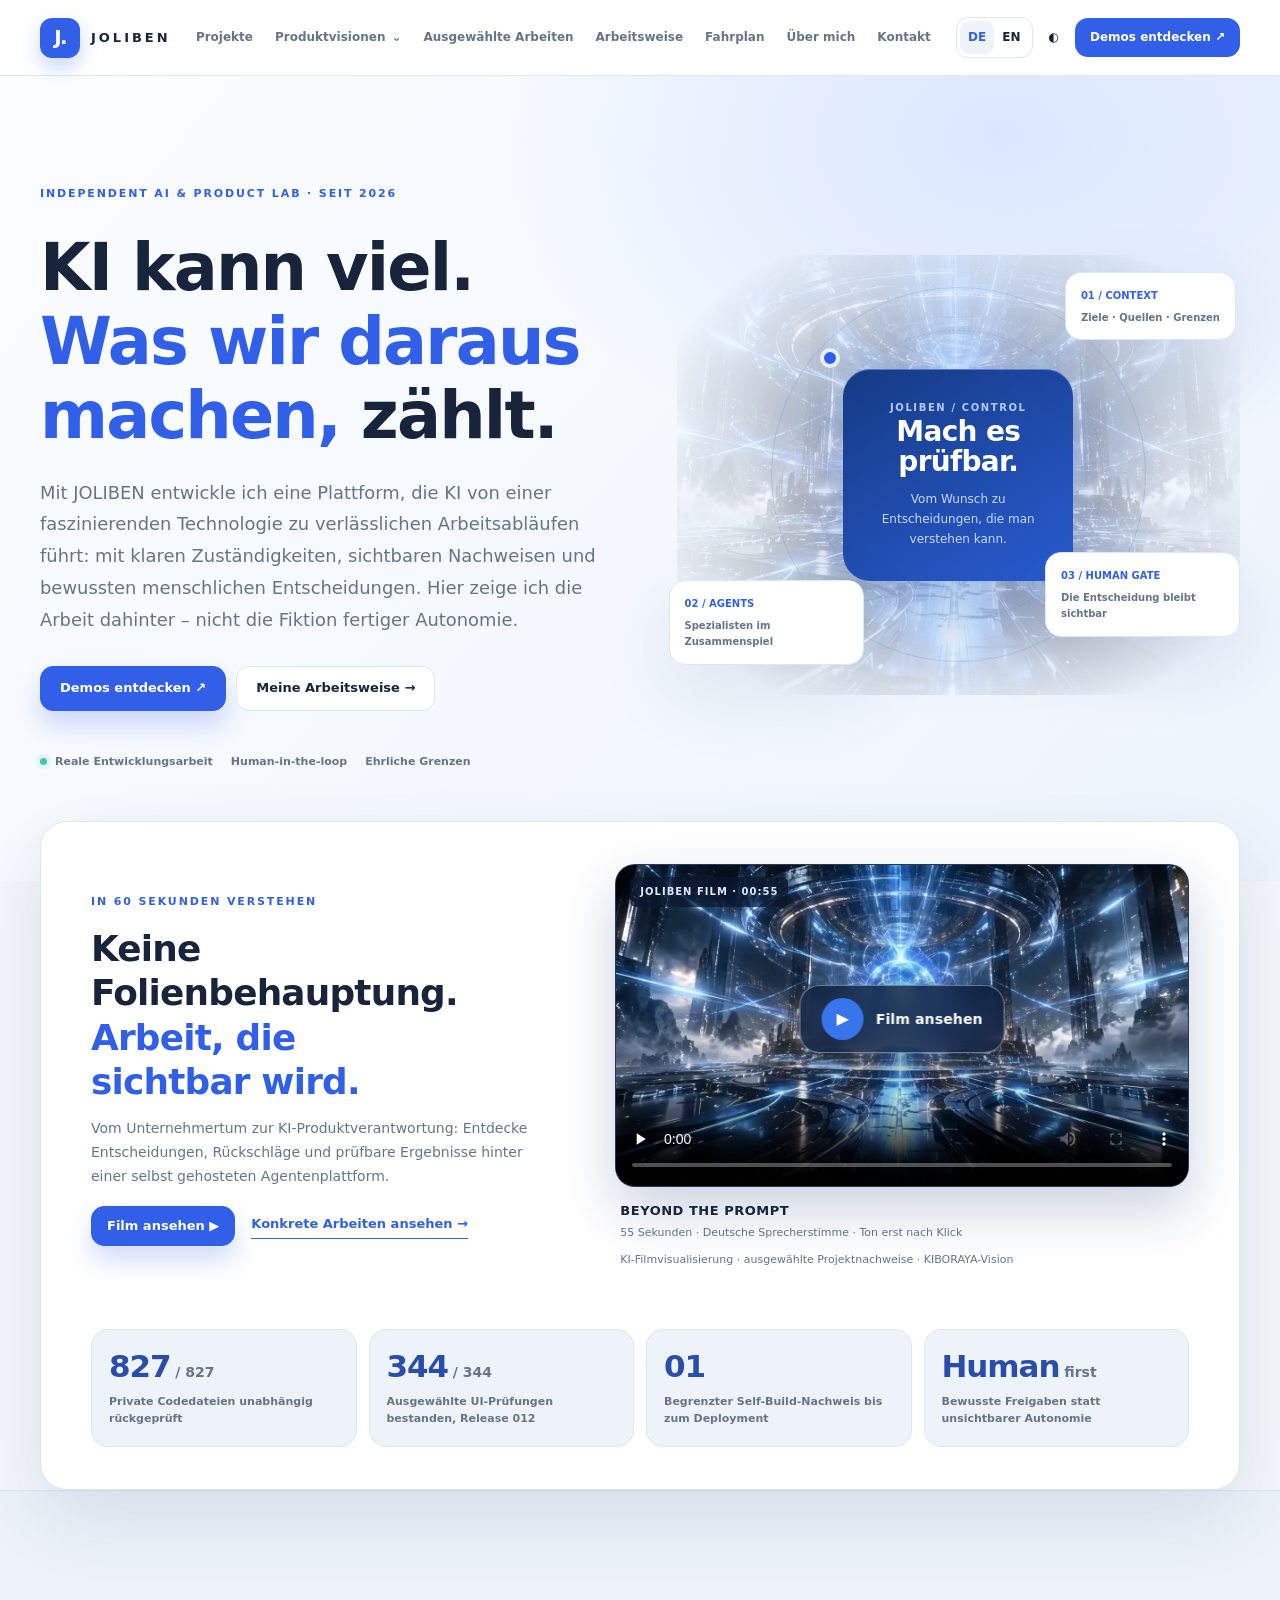
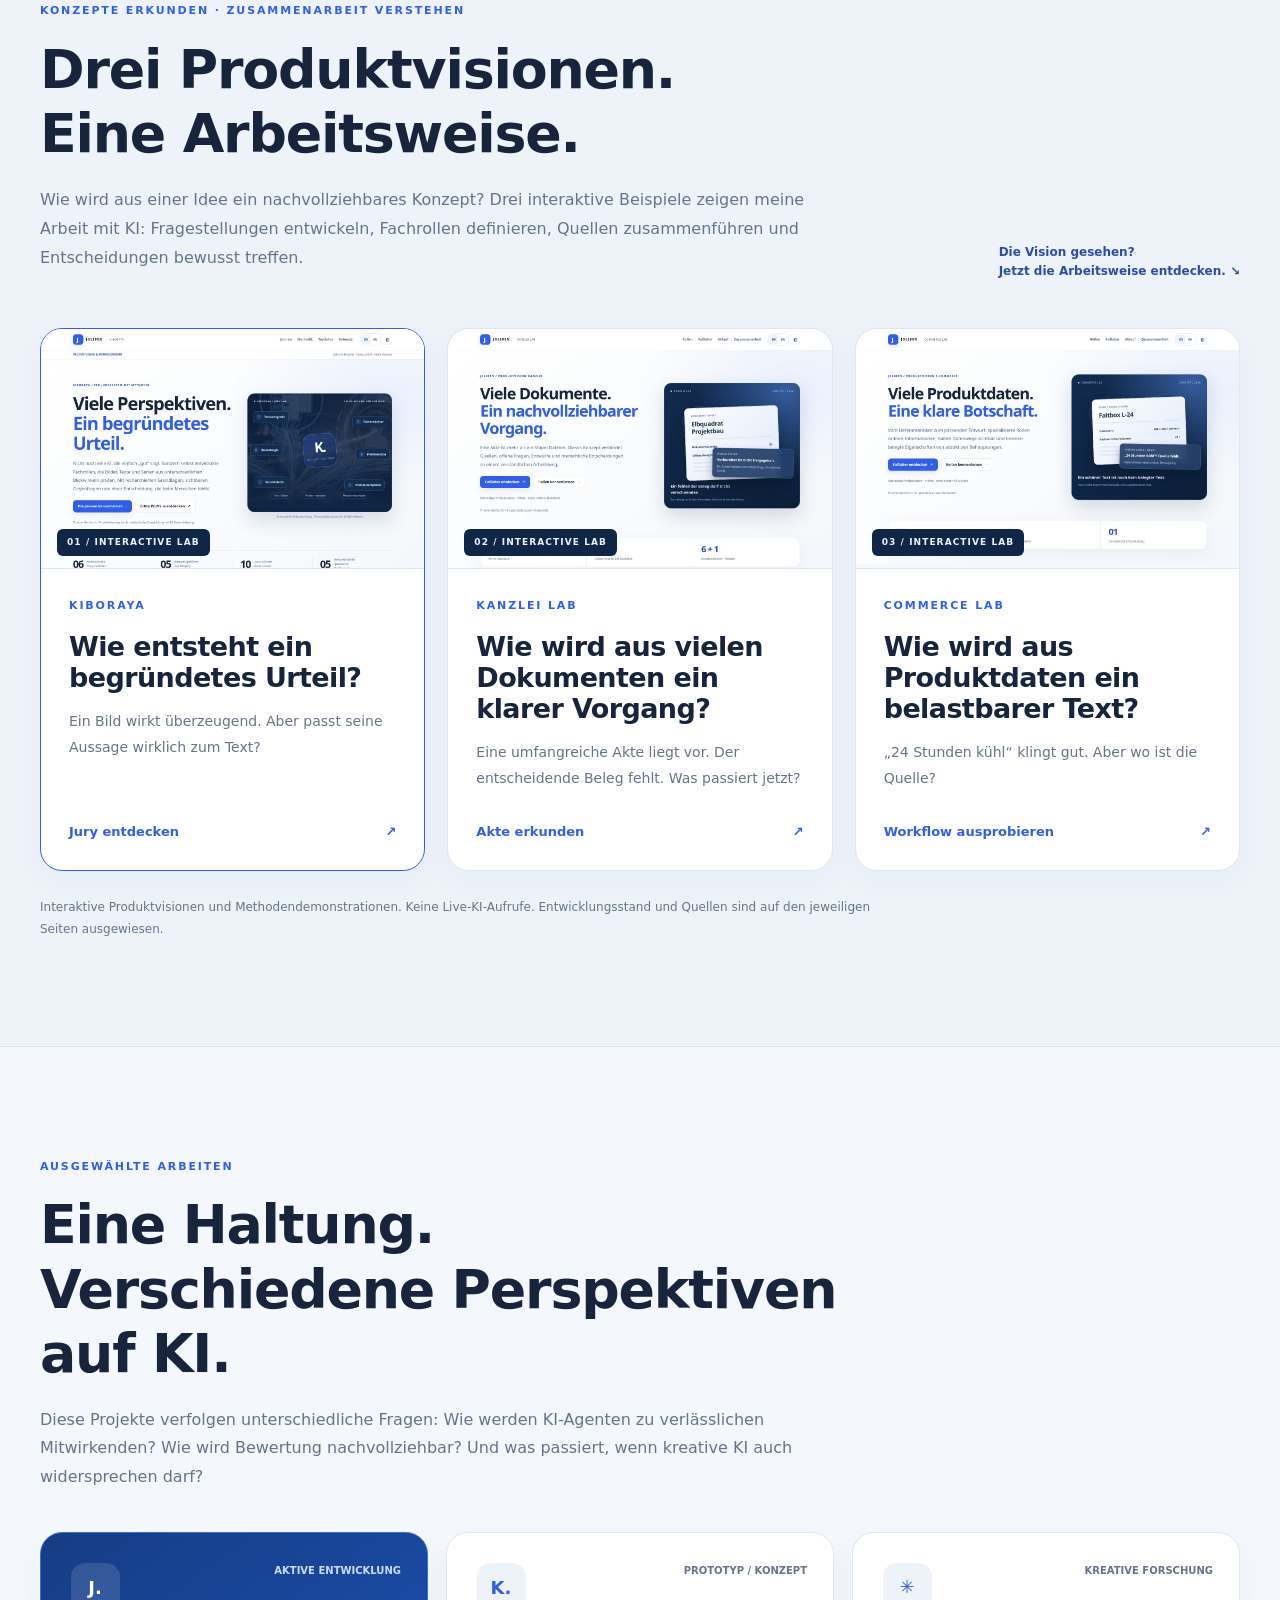
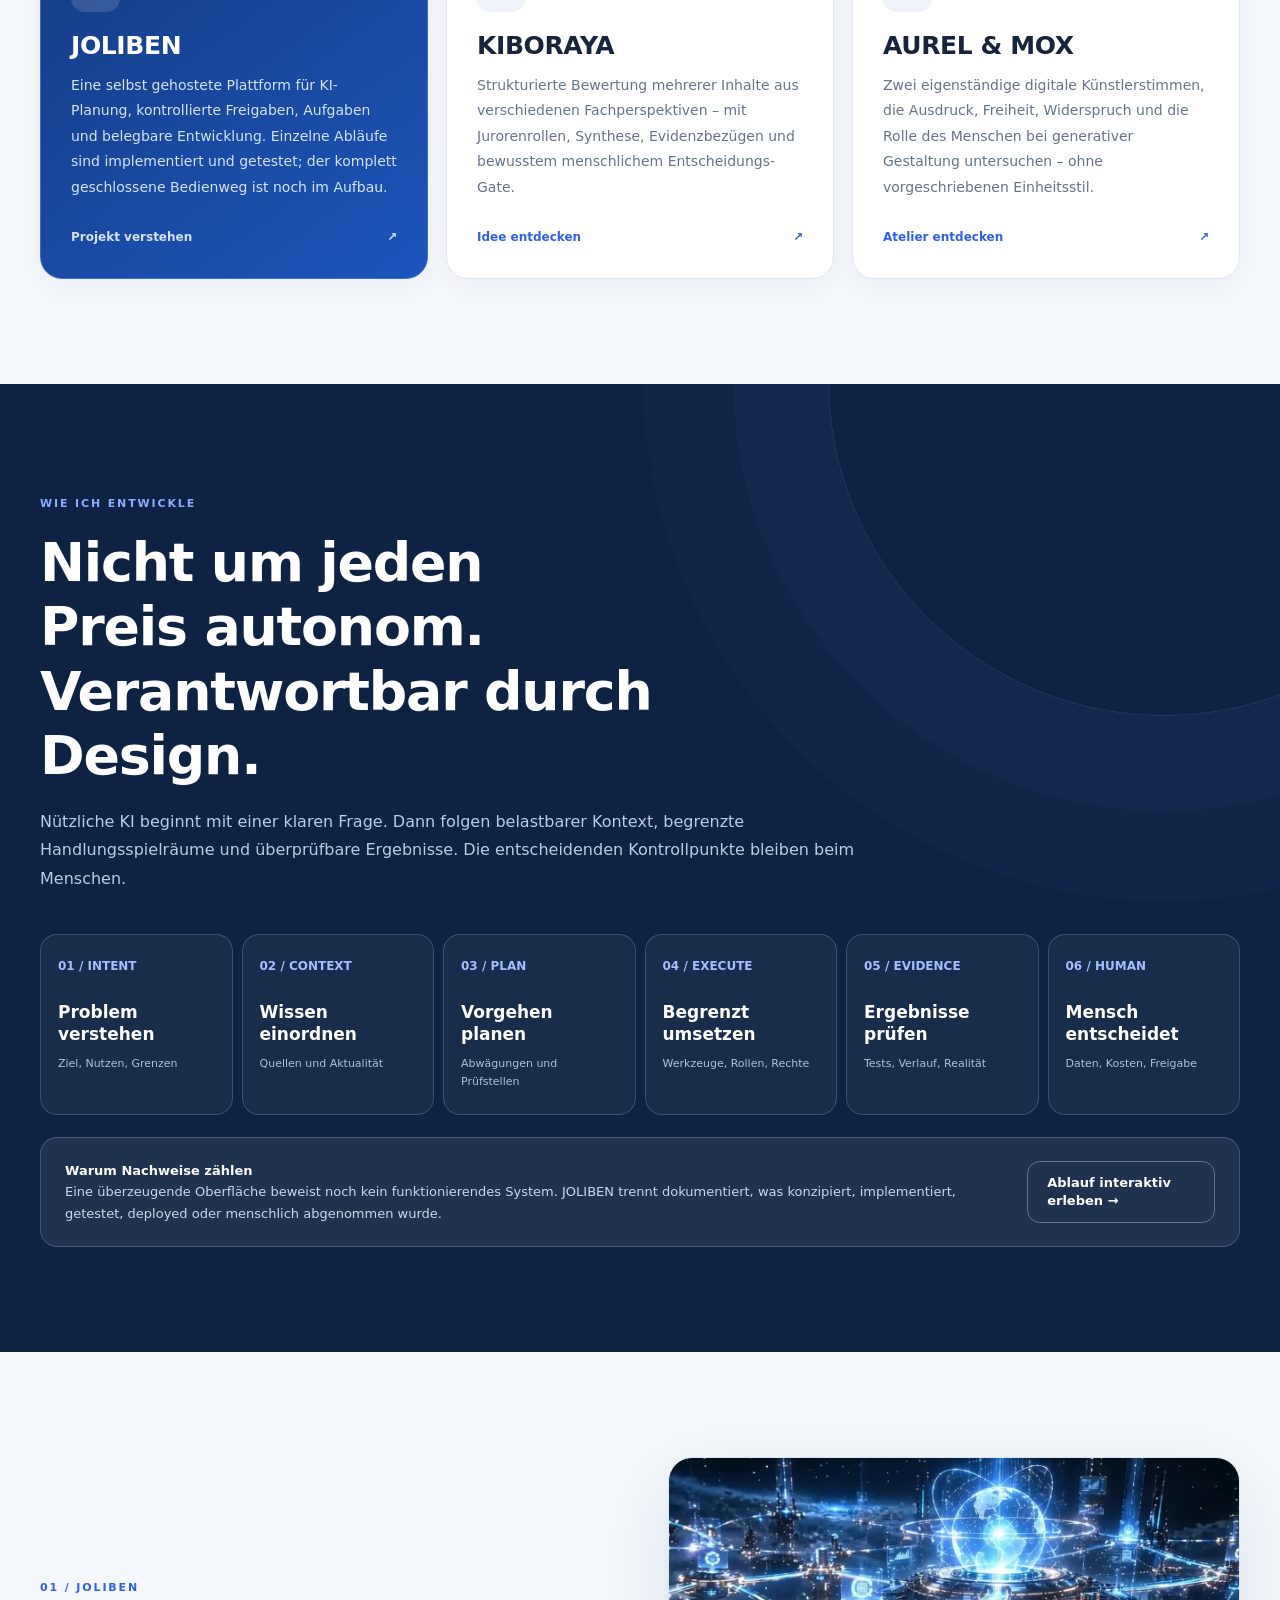
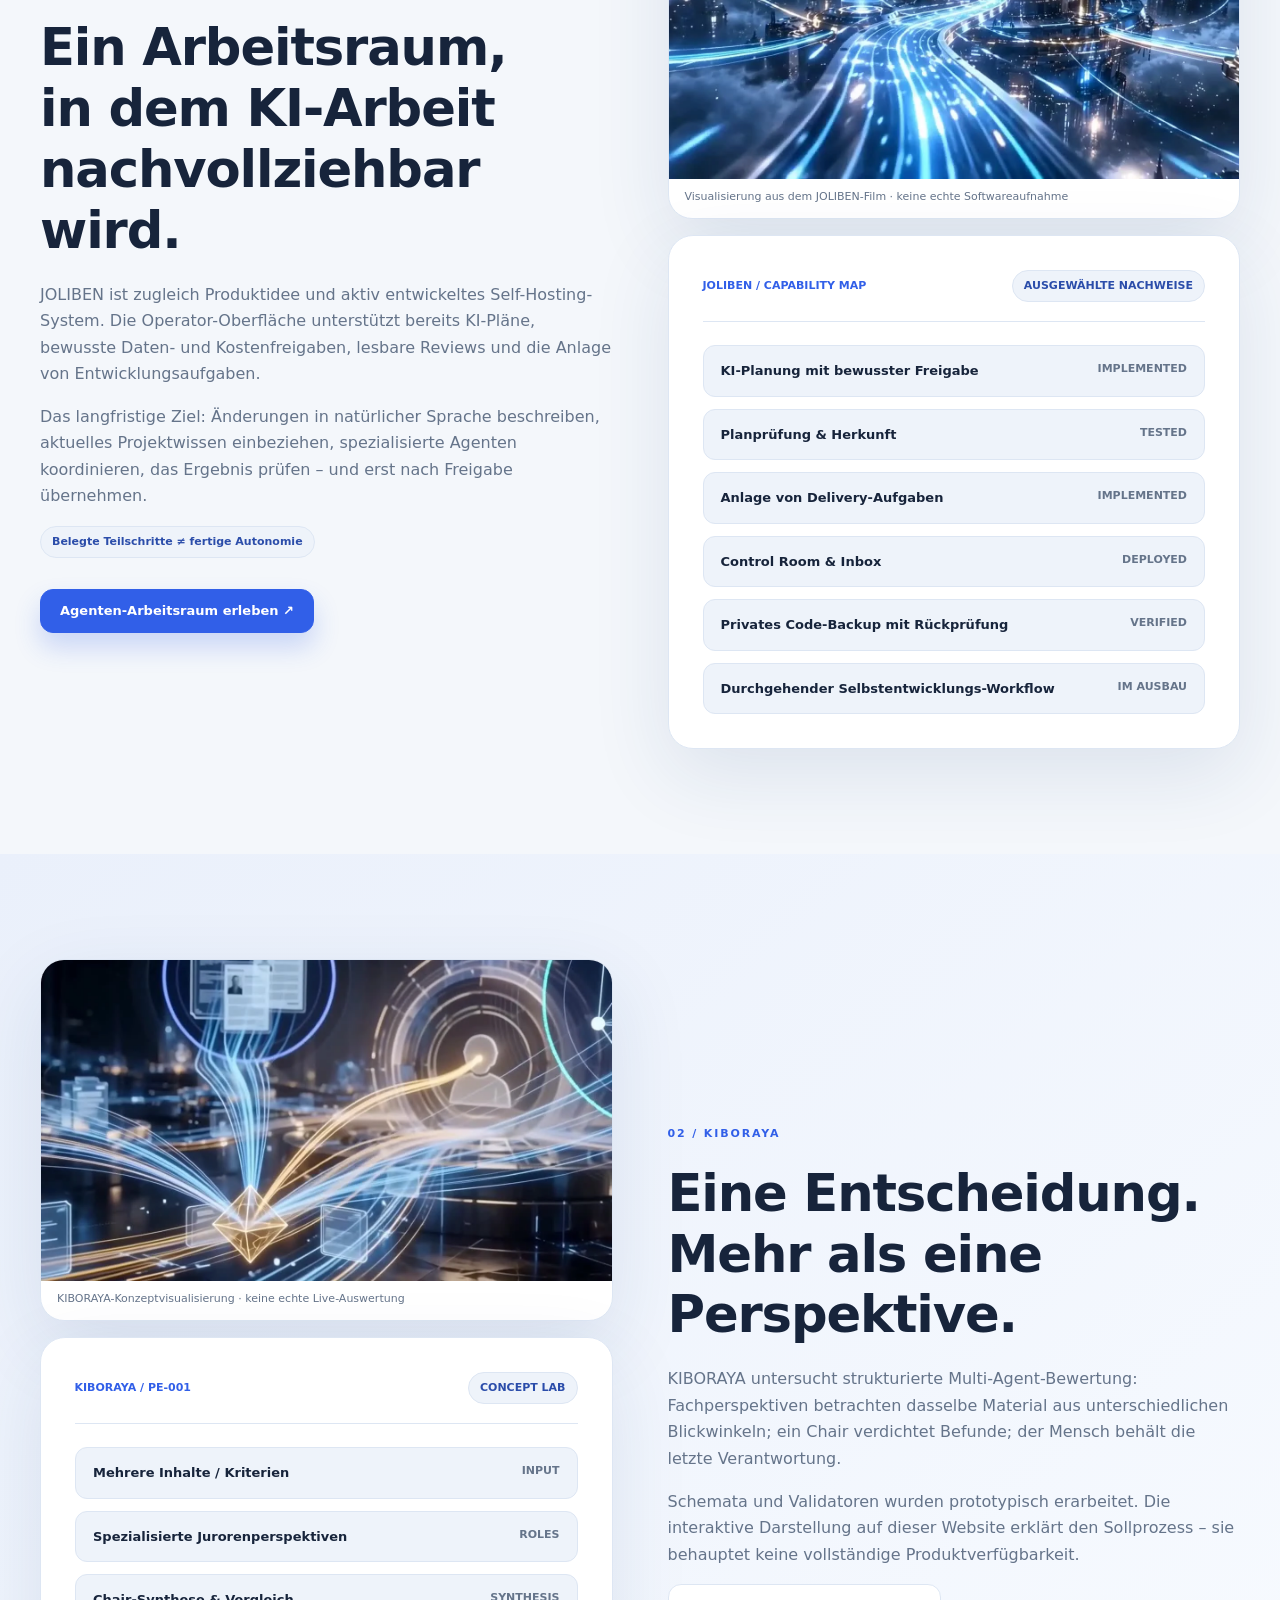
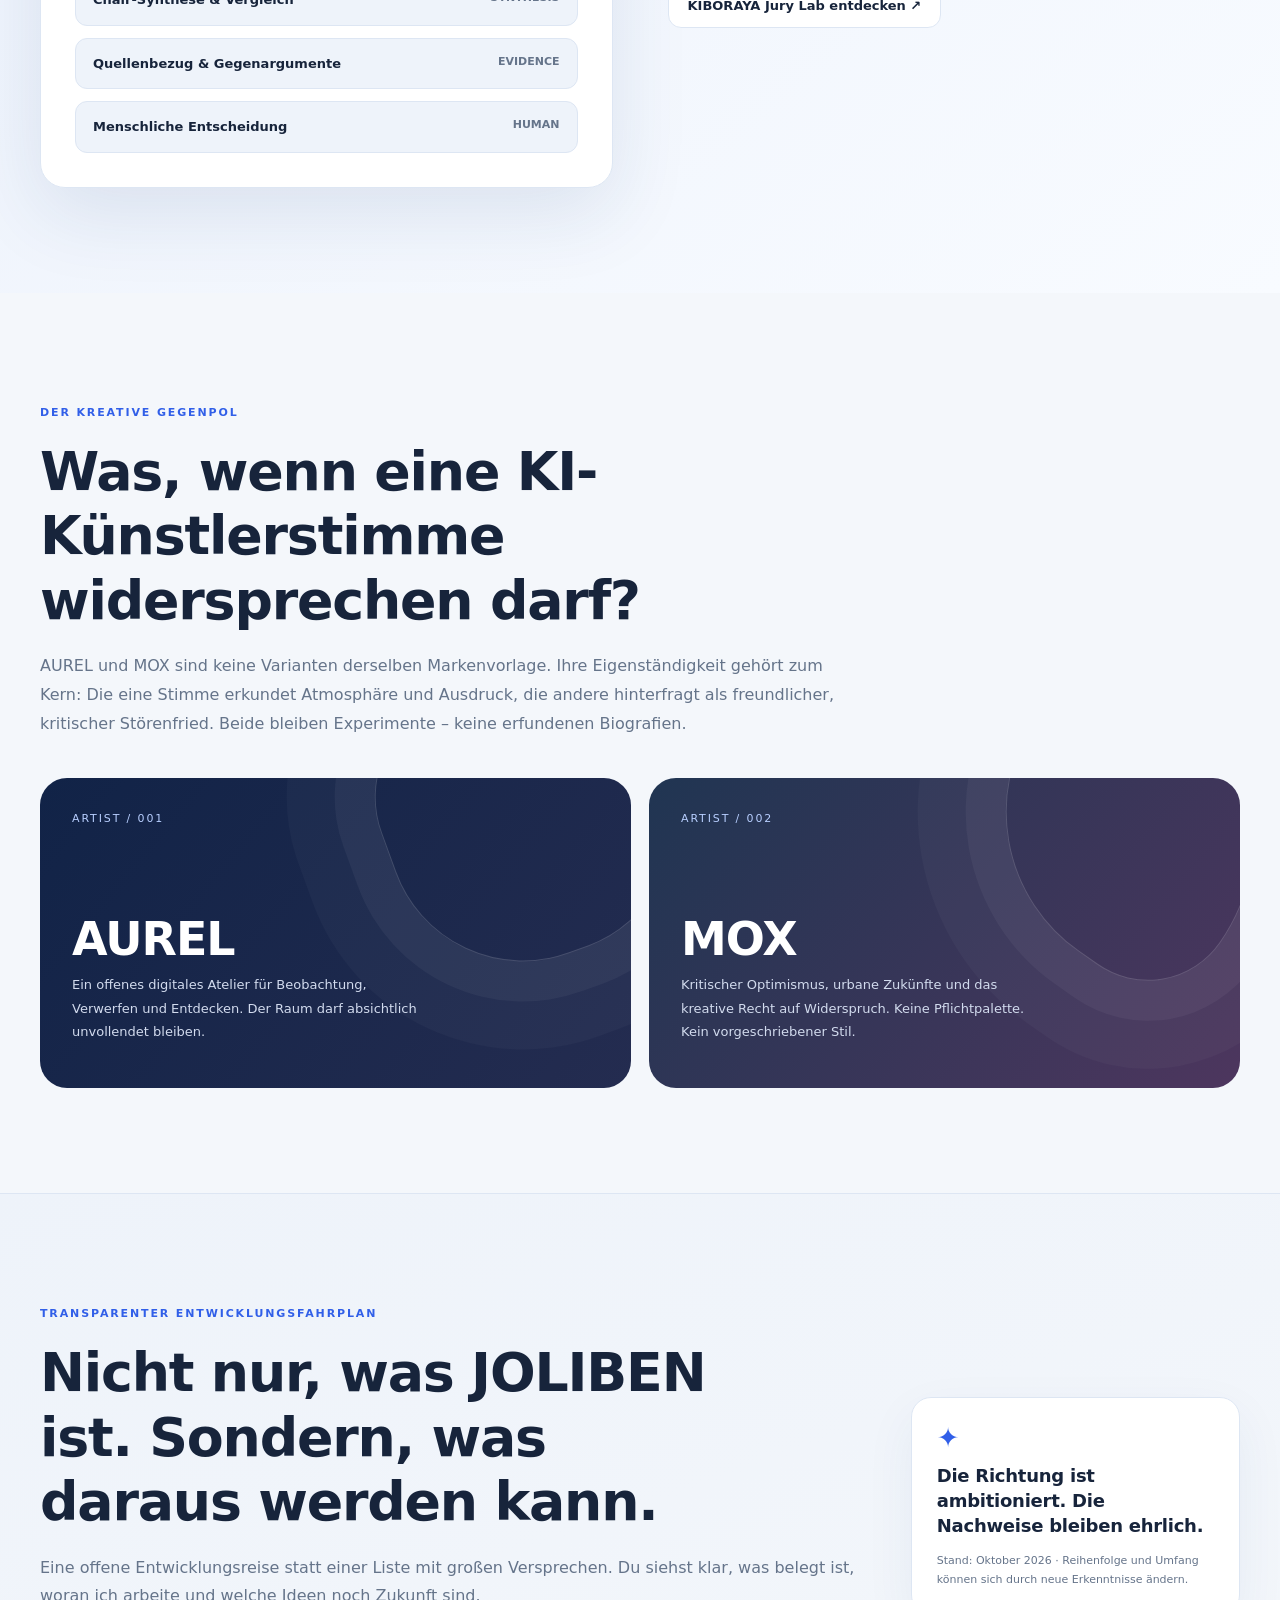
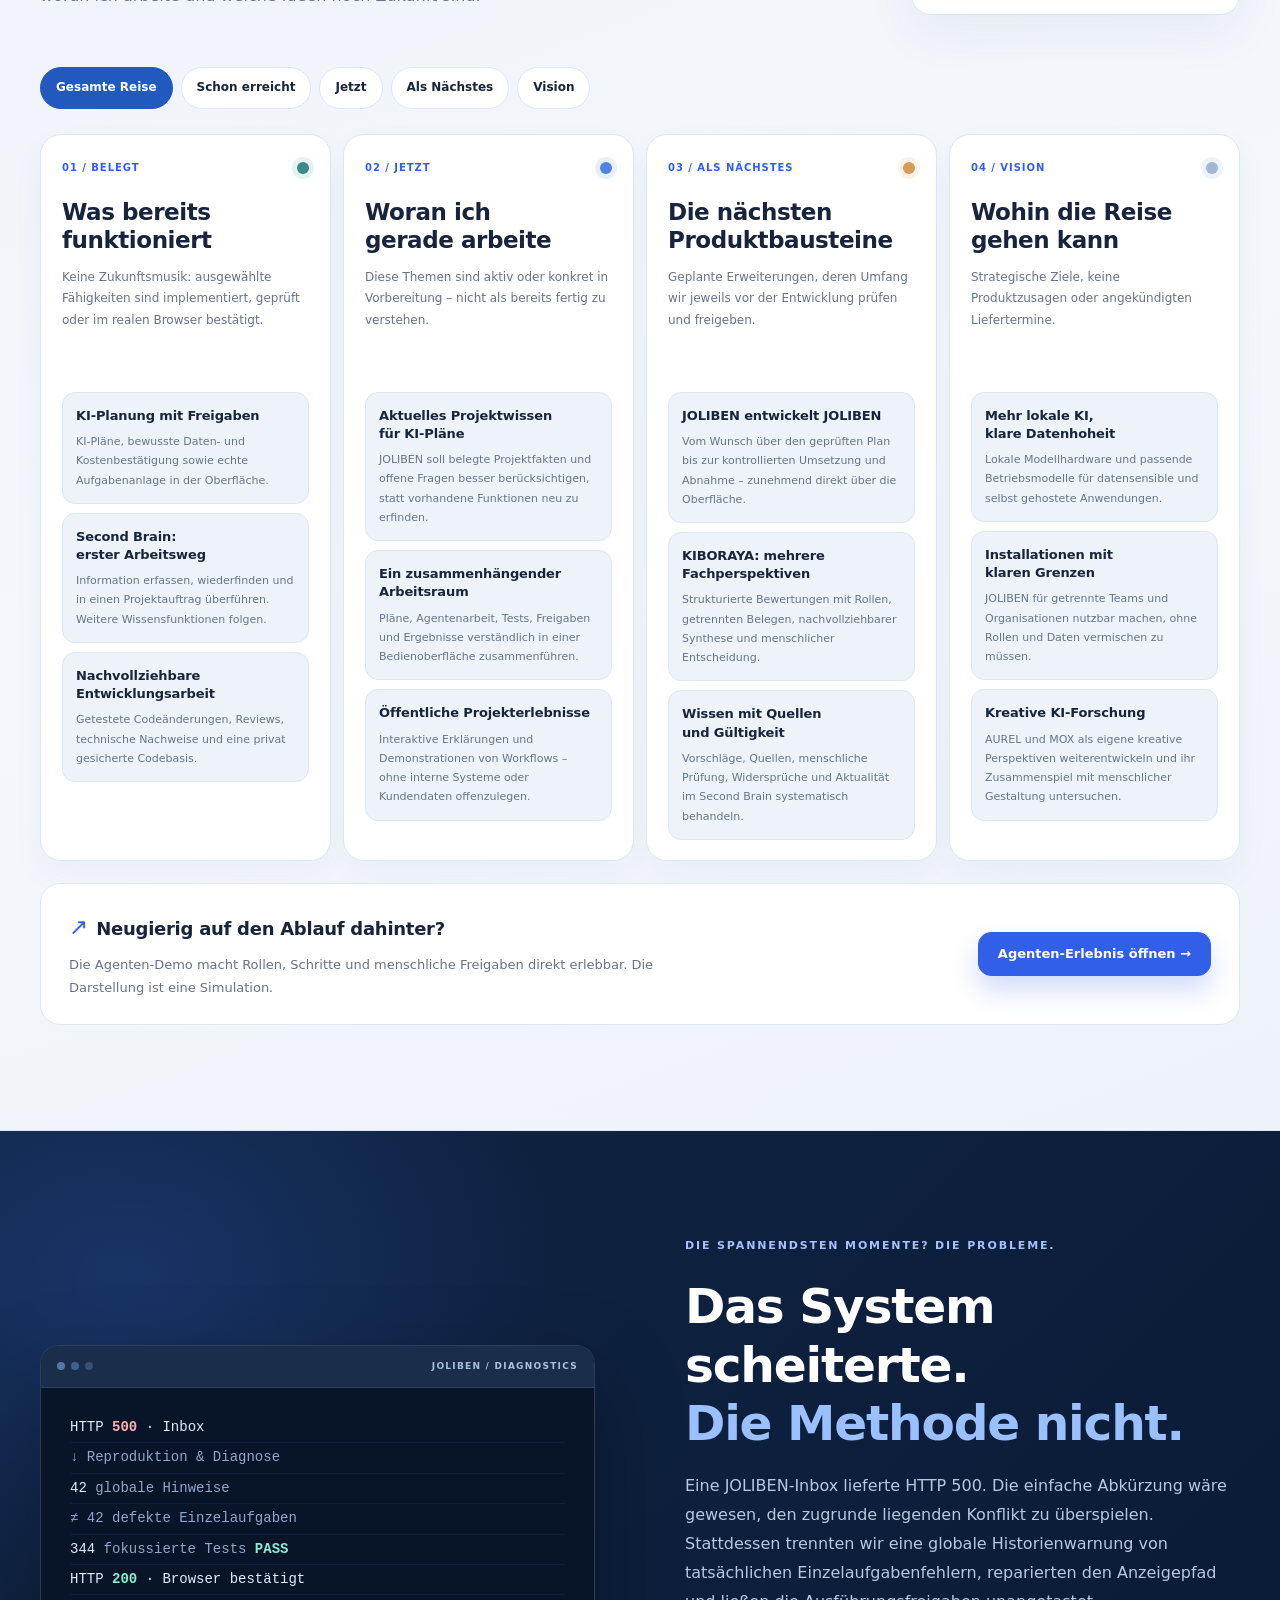
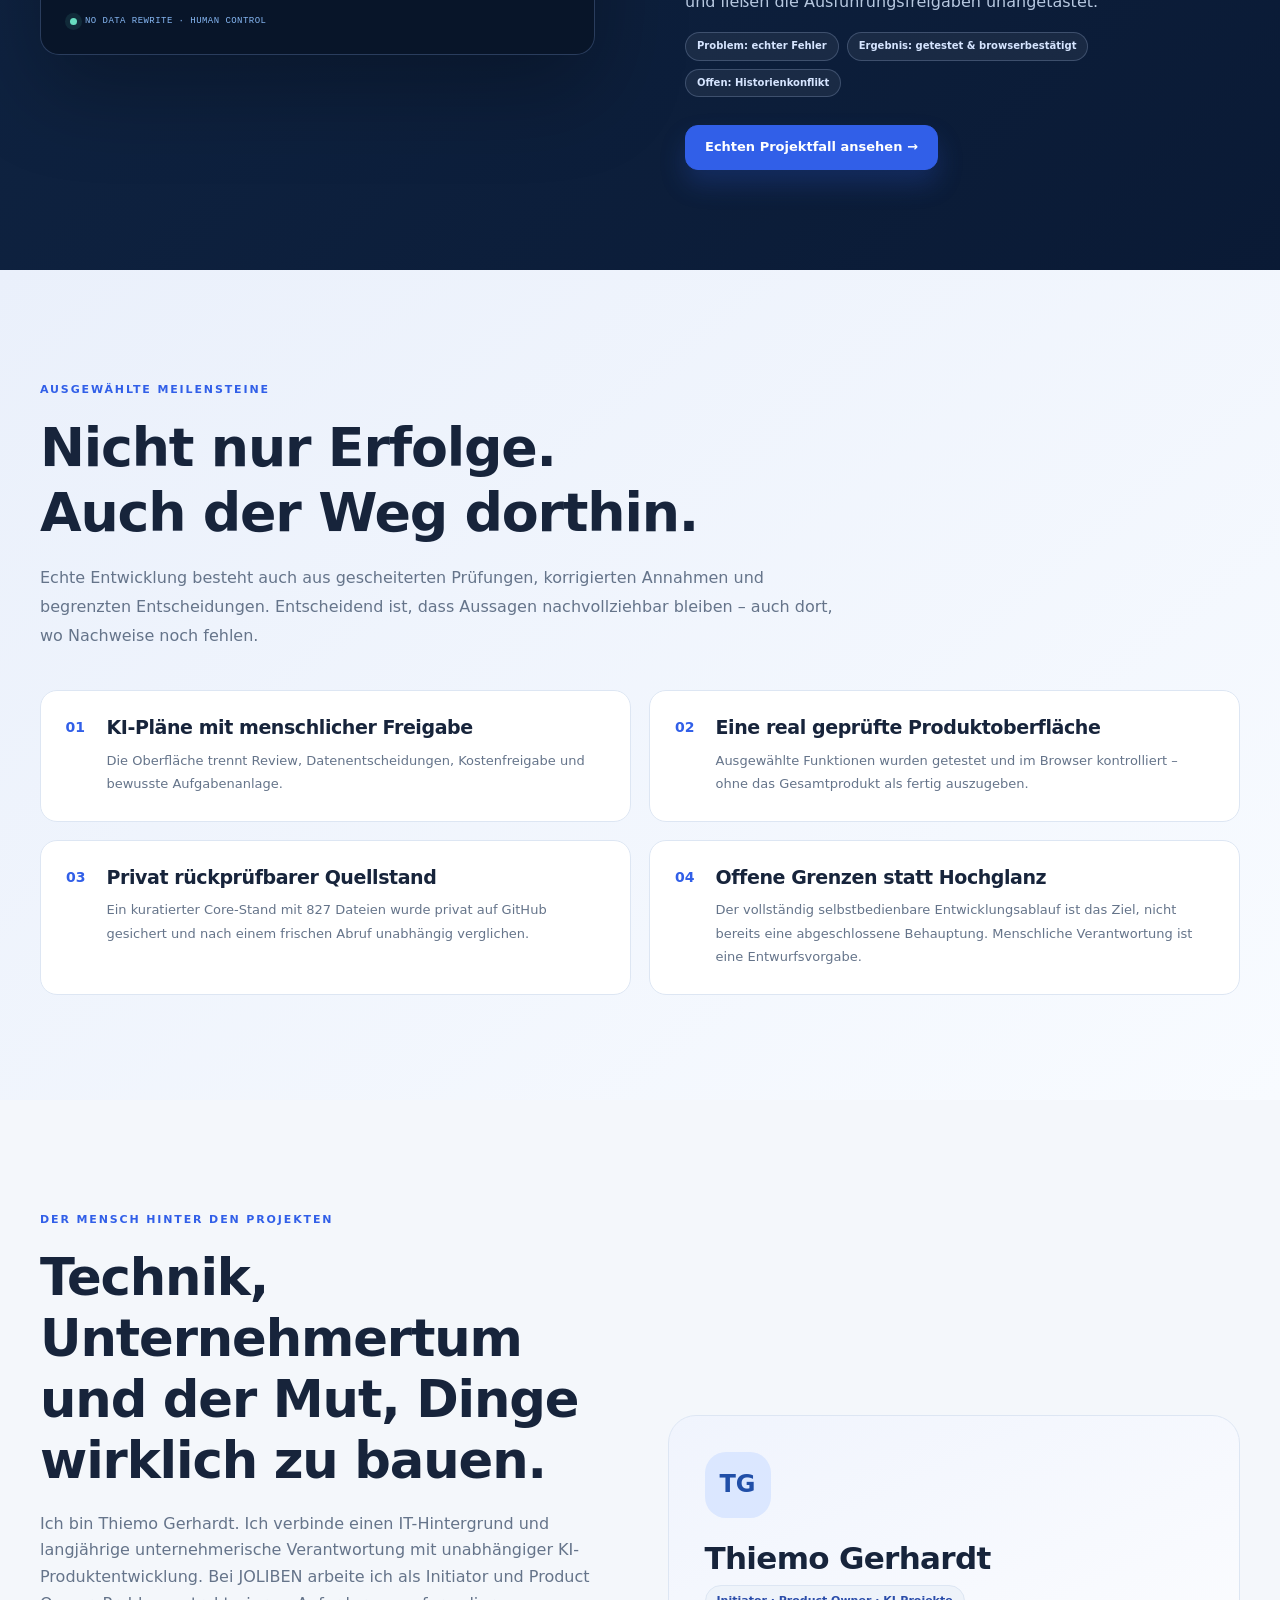
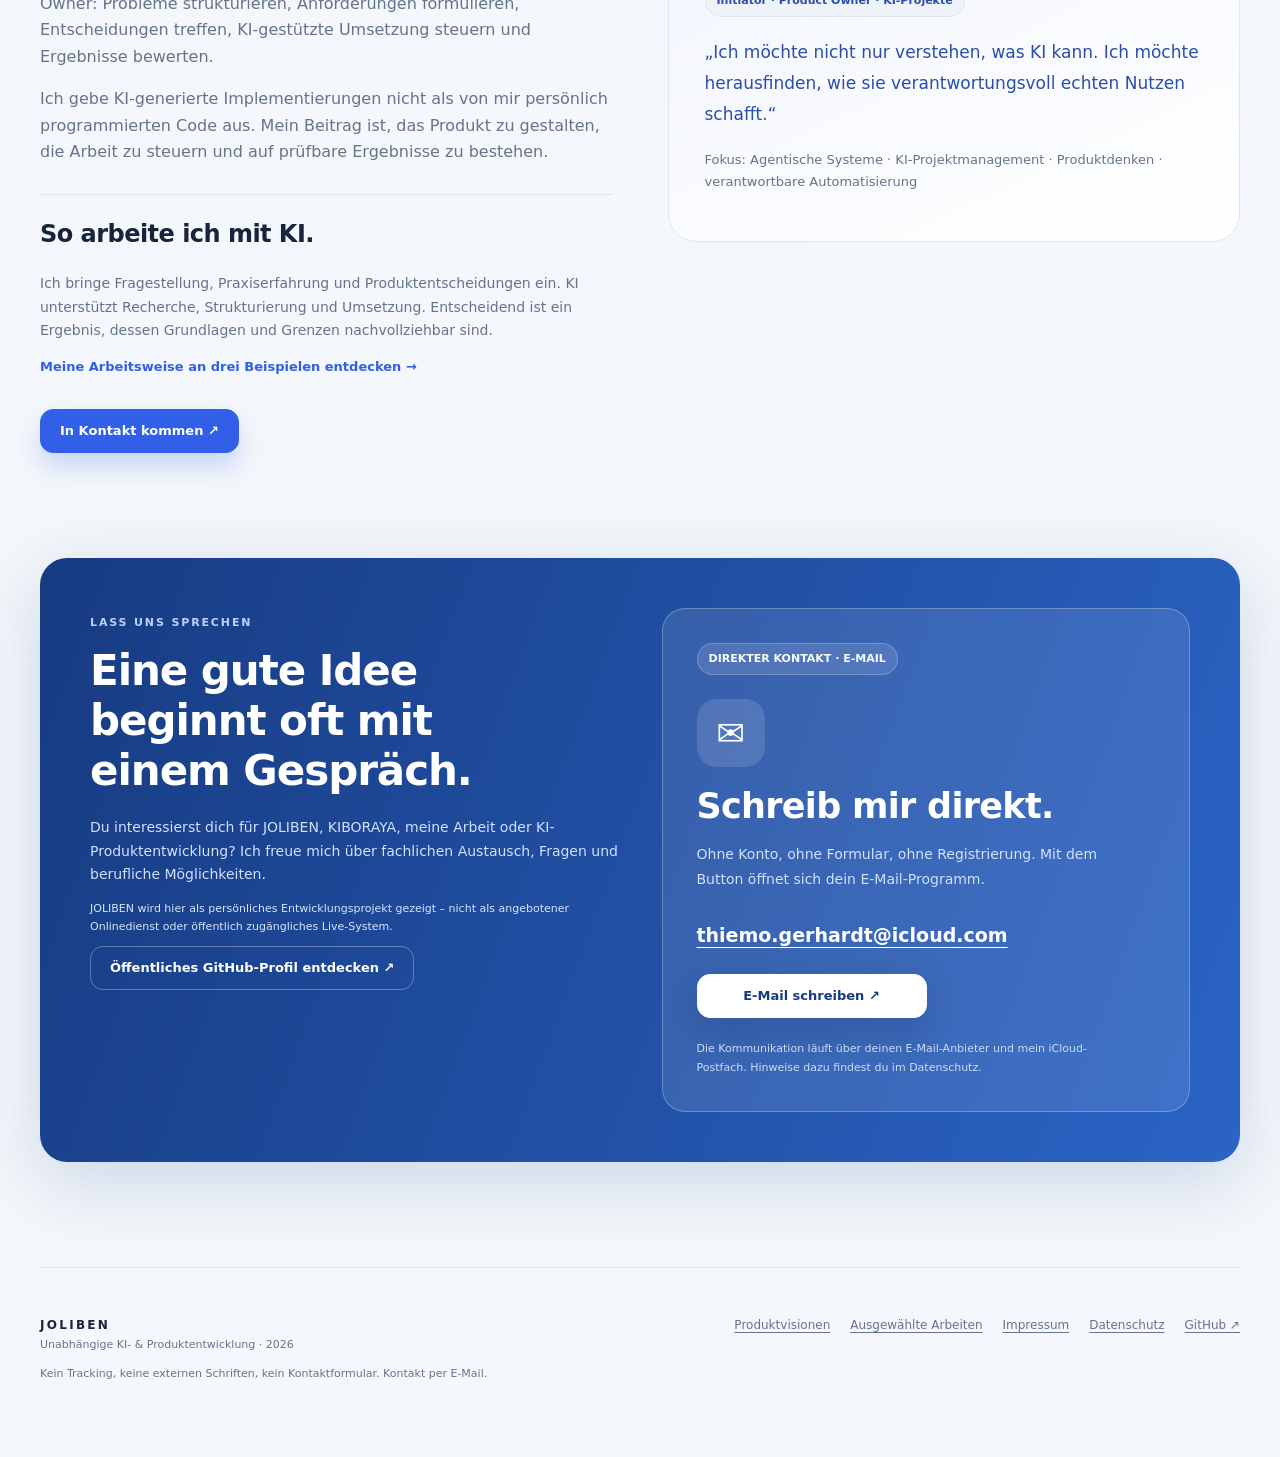
==== index.html @ d8f5ecde "Keep shared main navigation on product vision pages" ====
<!doctype html>
<html lang="de"><head><meta charset="utf-8"><meta name="viewport" content="width=device-width, initial-scale=1"><meta name="theme-color" content="#f4f7fb"><meta name="description" content="JOLIBEN — unabhängige, nachvollziehbare KI-Produktentwicklung. Agenten erleben, Entwicklungsarbeit verstehen, Projekte entdecken."><link rel="canonical" href="https://joliben.github.io/joliben-website/"><meta property="og:type" content="website"><meta property="og:site_name" content="JOLIBEN"><meta property="og:title" content="JOLIBEN – KI, die Verantwortung sichtbar macht"><meta property="og:description" content="Agenten erleben. Echte KI-Produktentwicklung verstehen. Ausgewählte Arbeiten und die Entwicklungsreise von JOLIBEN entdecken."><meta property="og:url" content="https://joliben.github.io/joliben-website/"><meta name="twitter:card" content="summary"><link rel="alternate" hreflang="de" href="https://joliben.github.io/joliben-website/"><link rel="alternate" hreflang="en" href="https://joliben.github.io/joliben-website/?lang=en"><link rel="alternate" hreflang="x-default" href="https://joliben.github.io/joliben-website/"><title>JOLIBEN — KI, die Verantwortung sichtbar macht.</title><link rel="icon" href="assets/mark.svg" type="image/svg+xml"><link rel="stylesheet" href="assets/site.css"><script>document.documentElement.classList.add("js")</script><script defer src="assets/site.js"></script><style data-global-navigation>
/* Shared website navigation. Product section links remain a separate row. */
.global-header{position:sticky;top:0;z-index:60;background:var(--surface,#fff);border-bottom:1px solid var(--line,#dde6f3);color:var(--ink,#17243b)}
.global-row{width:min(1200px,calc(100% - 44px));height:75px;margin:auto;display:flex;align-items:center;justify-content:space-between;gap:22px}
.global-brand{display:flex;align-items:center;gap:11px;flex-shrink:0;font-size:13px;font-weight:900;letter-spacing:.23em;text-decoration:none;color:inherit}.global-mark{display:grid;place-items:center;width:40px;height:40px;border-radius:12px;background:#315fe8;color:white;font-size:20px;letter-spacing:-.09em;box-shadow:0 9px 19px #315fe840}
.global-links{display:flex;align-items:center;gap:22px;font-size:12px;font-weight:700;color:var(--mute,var(--muted,#65748a))}.global-links>a,.global-visions>summary{white-space:nowrap;text-decoration:none;color:inherit}.global-links a:hover,.global-visions>summary:hover,.global-links [aria-current=page],.global-visions.is-current>summary{color:var(--blue,#315fe8)}
.global-visions{position:relative}.global-visions>summary{display:flex;align-items:center;gap:6px;cursor:pointer;list-style:none;padding-block:18px}.global-visions>summary::-webkit-details-marker{display:none}.global-chevron{font-size:12px;transition:transform .15s}.global-visions[open] .global-chevron{transform:rotate(180deg)}
.global-dropdown{position:absolute;top:100%;left:-18px;min-width:240px;padding:9px;background:var(--surface,#fff);border:1px solid var(--line,#dde6f3);border-radius:15px;box-shadow:0 18px 45px #17243b24;z-index:70}.global-dropdown a{display:block;padding:11px 13px;border-radius:8px;text-decoration:none;color:var(--ink,#17243b);white-space:nowrap;font-size:13px;line-height:1.45}.global-dropdown a:hover,.global-dropdown a:focus-visible{background:var(--surface2,var(--soft,#eef3fa))}.global-dropdown small{display:block;color:var(--mute,var(--muted,#65748a));font-size:11px;font-weight:500;margin-top:3px}.global-dropdown .global-overview{border-bottom:1px solid var(--line,#dde6f3);border-radius:0;margin-bottom:4px;padding-bottom:13px}
.global-tools{display:flex;align-items:center;gap:8px;flex-shrink:0}.global-tools .language,.global-tools .lang{display:flex;border:1px solid var(--line,#dde6f3);border-radius:12px;padding:3px;background:var(--surface,#fff)}.global-tools .utility{display:block;border:0;border-radius:9px;padding:8px;font:800 12px/1.4 system-ui,sans-serif;color:var(--ink,#17243b);background:transparent;cursor:pointer}.global-tools .utility[aria-pressed=true]{background:var(--surface2,var(--soft,#eef3fa));color:var(--blue,#315fe8)}.global-header #themeButton{border:0;font-size:14px}.global-cta{display:inline-flex;align-items:center;border-radius:13px;padding:11px 15px;background:#315fe8;color:white;text-decoration:none;font-size:12px;line-height:1.4;font-weight:750;white-space:nowrap}.global-header .global-menu,.global-header #menuButton{display:none;border:1px solid var(--line,#dde6f3);font-size:17px;padding:6px 10px}.global-header a:focus-visible,.global-header button:focus-visible,.global-header summary:focus-visible,.global-subnav a:focus-visible{outline:3px solid #3d89ef;outline-offset:4px}
.global-subnav{background:var(--surface,#fff);border-bottom:1px solid var(--line,#dde6f3);color:var(--mute,var(--muted,#65748a))}.global-subrow{width:min(1200px,calc(100% - 44px));margin:auto;display:flex;align-items:center;gap:30px;min-height:49px}.global-subrow>strong{flex-shrink:0;font-size:11px;letter-spacing:.11em;color:var(--blue,#315fe8)}.global-section-links{display:flex;gap:26px;overflow-x:auto;padding:13px 3px;font-size:12px;font-weight:650;scrollbar-width:thin}.global-section-links a{white-space:nowrap;text-decoration:none;color:inherit}.global-section-links a:hover{color:var(--blue,#315fe8)}
@media(max-width:1190px){.global-header .global-menu,.global-header #menuButton{display:block}.global-links{display:none;position:absolute;top:75px;left:0;right:0;max-height:calc(100dvh - 75px);overflow-y:auto;padding:18px 24px;background:var(--surface,#fff);border-bottom:1px solid var(--line,#dde6f3);box-shadow:0 16px 28px #17243b14}.global-links.open{display:flex;align-items:stretch;flex-direction:column;gap:0}.global-links>a{display:block;padding:13px 5px;font-size:14px}.global-visions>summary{padding:13px 5px;font-size:14px;justify-content:space-between}.global-dropdown{position:static;min-width:0;box-shadow:none;margin:0 0 10px 5px;border-radius:12px}.global-subrow{gap:20px}}
@media(max-width:600px){.global-row,.global-subrow{width:calc(100% - 32px)}.global-row{gap:10px}.global-brand{font-size:11px;gap:8px;letter-spacing:.17em}.global-mark{width:35px;height:35px}.global-tools{gap:4px}.global-tools .utility{padding:7px}.global-cta{display:none}.global-subrow{display:block;padding-top:11px}.global-section-links{gap:22px;padding-block:9px 12px}}
@media(prefers-reduced-motion:reduce){.global-chevron{transition:none}}
</style></head>
<body>

<header class="global-header"><div class="global-row"><a class="global-brand" data-portfolio-link href="index.html" aria-label="JOLIBEN Startseite"><span class="global-mark">J.</span>JOLIBEN</a><nav class="global-links" id="mainNav" data-main-navigation aria-label="Hauptnavigation"><a data-portfolio-link href="index.html#projekte"><span data-de="Projekte" data-en="Projects">Projekte</span></a><details class="global-visions"><summary><span data-de="Produktvisionen" data-en="Product visions">Produktvisionen</span><span class="global-chevron" aria-hidden="true">⌄</span></summary><div class="global-dropdown"><a class="global-overview" data-portfolio-link href="index.html#produktvisionen"><span data-de="Alle Produktvisionen" data-en="All product visions">Alle Produktvisionen</span></a><a data-portfolio-link href="kiboraya.html">KIBORAYA<small><span data-de="Kreative Bewertung" data-en="Creative evaluation">Kreative Bewertung</span></small></a><a data-portfolio-link href="kanzlei.html">Kanzlei Lab<small><span data-de="Dokumente &amp; Entscheidungen" data-en="Documents &amp; decisions">Dokumente &amp; Entscheidungen</span></small></a><a data-portfolio-link href="commerce.html">Commerce Lab<small><span data-de="Produktdaten &amp; Texte" data-en="Product data &amp; copy">Produktdaten &amp; Texte</span></small></a></div></details><a data-portfolio-link href="arbeiten.html"><span data-de="Ausgewählte Arbeiten" data-en="Selected work">Ausgewählte Arbeiten</span></a><a data-portfolio-link href="index.html#ansatz"><span data-de="Arbeitsweise" data-en="Approach">Arbeitsweise</span></a><a data-portfolio-link href="index.html#fahrplan"><span data-de="Fahrplan" data-en="Roadmap">Fahrplan</span></a><a data-portfolio-link href="index.html#person"><span data-de="Über mich" data-en="About">Über mich</span></a><a data-portfolio-link href="index.html#kontakt"><span data-de="Kontakt" data-en="Contact">Kontakt</span></a></nav><div class="global-tools"><div class="language" role="group" aria-label="Language"><button class="utility" type="button" data-language="de" aria-pressed="true">DE</button><button class="utility" type="button" data-language="en" aria-pressed="false">EN</button></div><button type="button" class="utility" data-theme aria-label="Darstellung wechseln" title="Light / Dark">◐</button><button class="utility global-menu" aria-controls="mainNav" aria-expanded="false" type="button" data-menu>☰</button><a class="global-cta" data-portfolio-link href="index.html#produktvisionen"><span data-de="Demos entdecken ↗" data-en="Explore the demos ↗">Demos entdecken ↗</span></a></div></div></header>
<main>
<div class="hero-bg"><div class="wrap hero"><div><span class="eyebrow" data-en="INDEPENDENT AI & PRODUCT LAB · EST. 2026">INDEPENDENT AI & PRODUCT LAB · SEIT 2026</span><h1 data-en="AI can do a lot.<br><em>What we make of it</em> matters.">KI kann viel.<br><em>Was wir daraus machen,</em> zählt.</h1><p class="lead" data-en="I build JOLIBEN to turn AI from a fascinating technology into reliable workflows: with defined responsibilities, visible evidence and conscious human decisions. This is a look inside the work, not a polished fiction about finished autonomy.">Mit JOLIBEN entwickle ich eine Plattform, die KI von einer faszinierenden Technologie zu verlässlichen Arbeitsabläufen führt: mit klaren Zuständigkeiten, sichtbaren Nachweisen und bewussten menschlichen Entscheidungen. Hier zeige ich die Arbeit dahinter – nicht die Fiktion fertiger Autonomie.</p><div class="actions"><a href="#produktvisionen" class="btn btn-primary" data-en="Discover the demos ↗">Demos entdecken ↗</a><a href="#ansatz" class="btn" data-en="My way of working →">Meine Arbeitsweise →</a></div><div class="hero-meta"><span><i class="dot"></i> <span data-en="Real development work">Reale Entwicklungsarbeit</span></span><span data-en="Human-in-the-loop">Human-in-the-loop</span><span data-en="Transparent limitations">Ehrliche Grenzen</span></div></div>
<div class="orbit-wrap" aria-label="Konzeptgrafik: Menschliche Entscheidung verbindet Planung, Agentenarbeit und Nachweise"><div class="orbit-ambient" aria-hidden="true"><video muted playsinline loop preload="none" data-hero-loop poster="assets/media/joliben-trailer-poster.webp" tabindex="-1"><source src="assets/media/joliben-ambient-loop-muted.mp4" type="video/mp4"></video></div><div class="orbit-glow"></div><div class="orbit-ring r1"></div><div class="orbit-ring r2"></div><div class="orbit-center"><span style="font-size:10px;letter-spacing:.16em;font-weight:850;color:#b4caff">JOLIBEN / CONTROL</span><strong data-en="Make it<br>verifiable.">Mach es<br>prüfbar.</strong><p data-en="From intention to decisions you can understand.">Vom Wunsch zu Entscheidungen, die man verstehen kann.</p></div><div class="orbit-mini top"><b>01 / CONTEXT</b><br><span data-en="Goals · sources · limits">Ziele · Quellen · Grenzen</span></div><div class="orbit-mini left"><b>02 / AGENTS</b><br><span data-en="Specialists working together">Spezialisten im Zusammenspiel</span></div><div class="orbit-mini right"><b>03 / HUMAN GATE</b><br><span data-en="Human control stays visible">Die Entscheidung bleibt sichtbar</span></div></div></div></div>

<section class="quick-orientation wrap reveal" id="einstieg" aria-label="JOLIBEN auf einen Blick">
  <div class="quick-copy"><span class="eyebrow" data-en="A 60-SECOND INTRODUCTION">IN 60 SEKUNDEN VERSTEHEN</span><h2 data-en="Not a pitch deck. <em>A body of work.</em>">Keine Folienbehauptung. <em>Arbeit, die sichtbar wird.</em></h2><p data-en="From entrepreneurship to AI product ownership: explore the choices, setbacks and verifiable outcomes behind a self-hosted agent platform.">Vom Unternehmertum zur KI-Produktverantwortung: Entdecke Entscheidungen, R&uuml;ckschl&auml;ge und pr&uuml;fbare Ergebnisse hinter einer selbst gehosteten Agentenplattform.</p><div class="trailer-quick-actions"><a class="btn btn-primary" href="#film" data-en="Watch the 55-second film ▶">Film ansehen ▶</a><a class="text-cta" href="arbeiten.html" data-en="See the selected work <span aria-hidden='true'>&rarr;</span>">Konkrete Arbeiten ansehen <span aria-hidden="true">&rarr;</span></a></div></div>
  <figure class="trailer-showcase reveal" id="film">
    <div class="trailer-film-frame">
      <video id="jolibenFilm" class="trailer-film" controls preload="none" playsinline poster="assets/media/joliben-trailer-poster.webp" width="1280" height="720" aria-label="JOLIBEN Beyond the Prompt, Trailer mit deutscher Sprecherstimme">
        <source src="assets/media/joliben-beyond-the-prompt-55s.mp4" type="video/mp4">
        Dein Browser unterstützt die Videowiedergabe nicht.
      </video>
      <button class="trailer-play-overlay" type="button" data-film-play aria-controls="jolibenFilm" aria-label="JOLIBEN Film mit Ton starten"><span class="trailer-play-symbol" aria-hidden="true">▶</span><span data-en="Watch the film">Film ansehen</span></button>
      <span class="trailer-film-badge" data-en="JOLIBEN ORIGINAL FILM · 00:55">JOLIBEN FILM · 00:55</span>
    </div>
    <figcaption class="trailer-caption">
      <span><strong>BEYOND THE PROMPT</strong><small data-en="55 seconds · German voiceover · Sound on play">55 Sekunden · Deutsche Sprecherstimme · Ton erst nach Klick</small></span>
      <span class="trailer-visual-hint" data-en="AI film visuals · selected project evidence · KIBORAYA vision">KI-Filmvisualisierung · ausgewählte Projektnachweise · KIBORAYA-Vision</span>
    </figcaption>
  </figure>
  <div class="quick-grid" aria-label="Belegte Projektmeilensteine">
    <div class="quick-stat"><strong>827<span> / 827</span></strong><small data-en="Private code files independently verified">Private Codedateien unabh&auml;ngig r&uuml;ckgepr&uuml;ft</small></div>
    <div class="quick-stat"><strong>344<span> / 344</span></strong><small data-en="Selected UI regression checks passed, release 012">Ausgew&auml;hlte UI-Pr&uuml;fungen bestanden, Release 012</small></div>
    <div class="quick-stat"><strong>01</strong><small data-en="Bounded self-build proof through deployment">Begrenzter Self-Build-Nachweis bis zum Deployment</small></div>
    <div class="quick-stat"><strong>Human<span> first</span></strong><small data-en="Deliberate approval instead of invisible autonomy">Bewusste Freigaben statt unsichtbarer Autonomie</small></div>
  </div>
</section>

<section class="section vision-section" id="produktvisionen" aria-labelledby="visionHeading"><div class="wrap"><div class="vision-heading"><div class="intro"><span class="eyebrow" data-en="EXPLORE CONCEPTS · UNDERSTAND COLLABORATION">KONZEPTE ERKUNDEN · ZUSAMMENARBEIT VERSTEHEN</span><h2 id="visionHeading" data-en="Three product visions.<br>One way of working.">Drei Produktvisionen.<br>Eine Arbeitsweise.</h2><p data-en="How does an idea become a traceable concept? Explore three interactive examples: develop questions, define specialist roles, compare sources and make conscious decisions.">Wie wird aus einer Idee ein nachvollziehbares Konzept? Drei interaktive Beispiele zeigen meine Arbeit mit KI: Fragestellungen entwickeln, Fachrollen definieren, Quellen zusammenführen und Entscheidungen bewusst treffen.</p></div><span class="vision-invitation" data-en="The vision seen?<br>Now explore the work. ↘">Die Vision gesehen?<br>Jetzt die Arbeitsweise entdecken. ↘</span></div><div class="vision-grid"><a class="vision-card vision-lead" href="kiboraya.html"><div class="vision-image"><img src="assets/visions/kiboraya.jpg" width="1200" height="750" loading="lazy" alt="KIBORAYA: Ausschnitt aus der interaktiven Demo"><span class="vision-number">01 / INTERACTIVE LAB</span></div><div class="vision-copy"><span class="eyebrow">KIBORAYA</span><h3 data-en="How do we reach a reasoned judgement?">Wie entsteht ein begründetes Urteil?</h3><p data-en="An image looks convincing. But does its message actually match the text?">Ein Bild wirkt überzeugend. Aber passt seine Aussage wirklich zum Text?</p><span class="vision-link"><span data-en="Explore the jury">Jury entdecken</span> <span aria-hidden="true">↗</span></span></div></a><a class="vision-card " href="kanzlei.html"><div class="vision-image"><img src="assets/visions/kanzlei.jpg" width="1200" height="750" loading="lazy" alt="Kanzlei Lab: Ausschnitt aus der interaktiven Demo"><span class="vision-number">02 / INTERACTIVE LAB</span></div><div class="vision-copy"><span class="eyebrow">Kanzlei Lab</span><h3 data-en="How do many documents become one clear case?">Wie wird aus vielen Dokumenten ein klarer Vorgang?</h3><p data-en="A substantial case file. One crucial piece of evidence is missing. What happens next?">Eine umfangreiche Akte liegt vor. Der entscheidende Beleg fehlt. Was passiert jetzt?</p><span class="vision-link"><span data-en="Explore the case">Akte erkunden</span> <span aria-hidden="true">↗</span></span></div></a><a class="vision-card " href="commerce.html"><div class="vision-image"><img src="assets/visions/commerce.jpg" width="1200" height="750" loading="lazy" alt="Commerce Lab: Ausschnitt aus der interaktiven Demo"><span class="vision-number">03 / INTERACTIVE LAB</span></div><div class="vision-copy"><span class="eyebrow">Commerce Lab</span><h3 data-en="How do product facts become reliable copy?">Wie wird aus Produktdaten ein belastbarer Text?</h3><p data-en="“Cool for 24 hours” sounds good. But where is the source?">„24 Stunden kühl“ klingt gut. Aber wo ist die Quelle?</p><span class="vision-link"><span data-en="Try the workflow">Workflow ausprobieren</span> <span aria-hidden="true">↗</span></span></div></a></div><p class="vision-note" data-en="Interactive product visions and method demonstrations. No live AI calls. Development status and sources are shown on each page.">Interaktive Produktvisionen und Methodendemonstrationen. Keine Live-KI-Aufrufe. Entwicklungsstand und Quellen sind auf den jeweiligen Seiten ausgewiesen.</p></div></section>
<section class="section wrap" id="projekte"><div class="intro reveal"><span class="eyebrow" data-en="SELECTED WORK">AUSGEWÄHLTE ARBEITEN</span><h2 data-en="One mindset.<br>Different kinds of intelligence.">Eine Haltung.<br>Verschiedene Perspektiven auf KI.</h2><p data-en="These projects explore different questions: How do AI agents become dependable colleagues? How can evaluations be made understandable? And what happens when creative AI is allowed to challenge its own brief?">Diese Projekte verfolgen unterschiedliche Fragen: Wie werden KI-Agenten zu verlässlichen Mitwirkenden? Wie wird Bewertung nachvollziehbar? Und was passiert, wenn kreative KI auch widersprechen darf?</p></div><div class="grid3">
<a class="card emph reveal" href="#joliben"><span class="tag" data-en="ACTIVE DEVELOPMENT">AKTIVE ENTWICKLUNG</span><div class="symbol">J.</div><h3>JOLIBEN</h3><p data-en="A self-hosted platform for planning, governed AI assistance, task management and evidence-backed development. Parts are implemented and tested; the complete end-to-end operator experience is still evolving.">Eine selbst gehostete Plattform für KI-Planung, kontrollierte Freigaben, Aufgaben und belegbare Entwicklung. Einzelne Abläufe sind implementiert und getestet; der komplett geschlossene Bedienweg ist noch im Aufbau.</p><div class="card-footer"><span data-en="Explore the work">Projekt verstehen</span><span>↗</span></div></a>
<a class="card reveal" href="#kiboraya"><span class="tag" data-en="PROTOTYPE / CONCEPT">PROTOTYP / KONZEPT</span><div class="symbol">K.</div><h3>KIBORAYA</h3><p data-en="Structured evaluation of multiple assets from different expert perspectives, with juror roles, synthesis, evidence references and a deliberate human decision gate.">Strukturierte Bewertung mehrerer Inhalte aus verschiedenen Fachperspektiven – mit Jurorenrollen, Synthese, Evidenzbezügen und bewusstem menschlichem Entscheidungs-Gate.</p><div class="card-footer"><span data-en="See the idea">Idee entdecken</span><span>↗</span></div></a>
<a class="card reveal" href="#atelier"><span class="tag" data-en="CREATIVE RESEARCH">KREATIVE FORSCHUNG</span><div class="symbol">✳</div><h3>AUREL & MOX</h3><p data-en="Two distinct digital artist voices that investigate expression, freedom, contradiction and the human role in generative creation — not a single imposed aesthetic.">Zwei eigenständige digitale Künstlerstimmen, die Ausdruck, Freiheit, Widerspruch und die Rolle des Menschen bei generativer Gestaltung untersuchen – ohne vorgeschriebenen Einheitsstil.</p><div class="card-footer"><span data-en="Enter the atelier">Atelier entdecken</span><span>↗</span></div></a>
</div></section>
<section class="section section-dark" id="ansatz"><div class="wrap"><div class="intro reveal"><span class="eyebrow" data-en="THE WAY I BUILD">WIE ICH ENTWICKLE</span><h2 data-en="Not autonomous at any price.<br>Accountable by design.">Nicht um jeden Preis autonom.<br>Verantwortbar durch Design.</h2><p data-en="Useful AI starts with a clear question. It continues through reliable context, bounded action and observable results. The decisive checkpoints belong to people.">Nützliche KI beginnt mit einer klaren Frage. Dann folgen belastbarer Kontext, begrenzte Handlungsspielräume und überprüfbare Ergebnisse. Die entscheidenden Kontrollpunkte bleiben beim Menschen.</p></div><div class="process-grid reveal"><div class="process-item"><b>01 / INTENT</b><strong data-en="Understand the problem">Problem verstehen</strong><small data-en="Goal, value and constraints">Ziel, Nutzen, Grenzen</small></div><div class="process-item"><b>02 / CONTEXT</b><strong data-en="Ground in knowledge">Wissen einordnen</strong><small data-en="Sources and their freshness">Quellen und Aktualität</small></div><div class="process-item"><b>03 / PLAN</b><strong data-en="Design a path">Vorgehen planen</strong><small data-en="Trade-offs and review points">Abwägungen und Prüfstellen</small></div><div class="process-item"><b>04 / EXECUTE</b><strong data-en="Act within limits">Begrenzt umsetzen</strong><small data-en="Tools, roles, permissions">Werkzeuge, Rollen, Rechte</small></div><div class="process-item"><b>05 / EVIDENCE</b><strong data-en="Verify what happened">Ergebnisse prüfen</strong><small data-en="Tests, traces, reality check">Tests, Verlauf, Realität</small></div><div class="process-item"><b>06 / HUMAN</b><strong data-en="Make the call">Mensch entscheidet</strong><small data-en="Data, cost, release">Daten, Kosten, Freigabe</small></div></div><div class="proof-banner reveal"><p><strong data-en="Why evidence matters">Warum Nachweise zählen</strong><br><span data-en="A convincing interface is not a proof of a functioning system. JOLIBEN documents where code, tests, deployment and human validation do — or do not — exist.">Eine überzeugende Oberfläche beweist noch kein funktionierendes System. JOLIBEN trennt dokumentiert, was konzipiert, implementiert, getestet, deployed oder menschlich abgenommen wurde.</span></p><a class="btn btn-ghost" href="agenten.html" data-en="Explore the workflow →">Ablauf interaktiv erleben →</a></div></div></section>
<section class="section wrap" id="joliben"><div class="split"><div class="reveal"><span class="eyebrow">01 / JOLIBEN</span><h2 style="font-size:clamp(36px,4vw,54px);margin:17px 0 21px" data-en="A place where AI work becomes traceable.">Ein Arbeitsraum, in dem KI-Arbeit nachvollziehbar wird.</h2><p data-en="JOLIBEN is both a product idea and an actively developed self-hosted system. The operator UI already supports AI plans, deliberate data and cost approval, readable reviews and the creation of delivery tasks.">JOLIBEN ist zugleich Produktidee und aktiv entwickeltes Self-Hosting-System. Die Operator-Oberfläche unterstützt bereits KI-Pläne, bewusste Daten- und Kostenfreigaben, lesbare Reviews und die Anlage von Entwicklungsaufgaben.</p><p data-en="The longer-term ambition: describe a change in plain language, provide the right project context, orchestrate qualified agents, verify the result — and ship only after approval.">Das langfristige Ziel: Änderungen in natürlicher Sprache beschreiben, aktuelles Projektwissen einbeziehen, spezialisierte Agenten koordinieren, das Ergebnis prüfen – und erst nach Freigabe übernehmen.</p><span class="pill" data-en="Verified steps ≠ completed autonomy">Belegte Teilschritte ≠ fertige Autonomie</span><div class="actions"><a class="btn btn-primary" href="agenten.html" data-en="Experience the agent workspace ↗">Agenten-Arbeitsraum erleben ↗</a></div></div><div class="cinema-visual-stack"><figure class="cinema-still reveal"><img src="assets/media/joliben-data-highway.webp" width="1280" height="720" loading="lazy" decoding="async" alt="Filmvisualisierung eines futuristischen blauen Datennetzwerks"><figcaption data-en="Illustrative image from the JOLIBEN film · not live software footage">Visualisierung aus dem JOLIBEN-Film · keine echte Softwareaufnahme</figcaption></figure><div class="spec-panel reveal"><div class="panel-head"><span>JOLIBEN / CAPABILITY MAP</span><span class="pill" data-en="SELECTED EVIDENCE">AUSGEWÄHLTE NACHWEISE</span></div><div class="feature-list"><div><span data-en="AI planning with explicit approval">KI-Planung mit bewusster Freigabe</span><small>IMPLEMENTED</small></div><div><span data-en="Plan review & provenance">Planprüfung & Herkunft</span><small>TESTED</small></div><div><span data-en="Delivery task creation">Anlage von Delivery-Aufgaben</span><small>IMPLEMENTED</small></div><div><span data-en="Control Room & inbox">Control Room & Inbox</span><small>DEPLOYED</small></div><div><span data-en="Private code backup & verification">Privates Code-Backup mit Rückprüfung</span><small>VERIFIED</small></div><div><span data-en="Seamless full operator journey">Durchgehender Selbstentwicklungs-Workflow</span><small data-en="IN PROGRESS">IM AUSBAU</small></div></div></div></div></div></section>
<section class="section case-bg" id="kiboraya"><div class="wrap split"><div class="cinema-visual-stack"><figure class="cinema-still reveal"><img src="assets/media/kiboraya-human-decision.webp" width="1280" height="720" loading="lazy" decoding="async" alt="Filmische KI-Visualisierung: mehrere Informationen fließen zu einem menschlichen Entscheidungspunkt"><figcaption data-en="KIBORAYA concept visualisation · no live evaluation">KIBORAYA-Konzeptvisualisierung · keine echte Live-Auswertung</figcaption></figure><div class="spec-panel reveal"><div class="panel-head"><span>KIBORAYA / PE-001</span><span class="pill">CONCEPT LAB</span></div><div class="feature-list"><div><span data-en="Multiple assets / criteria">Mehrere Inhalte / Kriterien</span><small>INPUT</small></div><div><span data-en="Specialist juror perspectives">Spezialisierte Jurorenperspektiven</span><small>ROLES</small></div><div><span data-en="Chair synthesis & comparison">Chair-Synthese & Vergleich</span><small>SYNTHESIS</small></div><div><span data-en="References and counterarguments">Quellenbezug & Gegenargumente</span><small>EVIDENCE</small></div><div><span data-en="Human decision">Menschliche Entscheidung</span><small>HUMAN</small></div></div></div></div><div class="reveal"><span class="eyebrow">02 / KIBORAYA</span><h2 style="font-size:clamp(36px,4vw,54px);margin:17px 0 21px" data-en="One decision.<br>More than one perspective.">Eine Entscheidung.<br>Mehr als eine Perspektive.</h2><p data-en="KIBORAYA explores structured multi-agent evaluation: experts look at the same material from different angles; a chair consolidates findings; humans retain final responsibility.">KIBORAYA untersucht strukturierte Multi-Agent-Bewertung: Fachperspektiven betrachten dasselbe Material aus unterschiedlichen Blickwinkeln; ein Chair verdichtet Befunde; der Mensch behält die letzte Verantwortung.</p><p data-en="Schemas and validators have been prototyped. The interactive demonstration on this website illustrates the intended workflow rather than claiming that the full product is already available.">Schemata und Validatoren wurden prototypisch erarbeitet. Die interaktive Darstellung auf dieser Website erklärt den Sollprozess – sie behauptet keine vollständige Produktverfügbarkeit.</p><a class="btn" href="kiboraya.html" data-en="Explore the KIBORAYA Jury Lab ↗">KIBORAYA Jury Lab entdecken ↗</a></div></div></section>
<section class="section wrap" id="atelier"><div class="intro reveal"><span class="eyebrow" data-en="THE CREATIVE COUNTERPOINT">DER KREATIVE GEGENPOL</span><h2 data-en="What if an AI artist can disagree?">Was, wenn eine KI-Künstlerstimme widersprechen darf?</h2><p data-en="AUREL and MOX are not variations of one brand template. Their individuality is central: one explores atmosphere and expression, the other is a thoughtful, critical disruptor. Both remain experiments — not fictional biographies.">AUREL und MOX sind keine Varianten derselben Markenvorlage. Ihre Eigenständigkeit gehört zum Kern: Die eine Stimme erkundet Atmosphäre und Ausdruck, die andere hinterfragt als freundlicher, kritischer Störenfried. Beide bleiben Experimente – keine erfundenen Biografien.</p></div><div class="grid2"><article class="atelier reveal"><div class="art-id">ARTIST / 001</div><div><h3>AUREL</h3><p data-en="An open digital atelier for observing, discarding and discovering. The room stays unfinished on purpose.">Ein offenes digitales Atelier für Beobachtung, Verwerfen und Entdecken. Der Raum darf absichtlich unvollendet bleiben.</p></div></article><article class="atelier reveal"><div class="art-id">ARTIST / 002</div><div><h3>MOX</h3><p data-en="Critical optimism, urban futures and a creative right to disagree. No mandatory palette. No imposed style.">Kritischer Optimismus, urbane Zukünfte und das kreative Recht auf Widerspruch. Keine Pflichtpalette. Kein vorgeschriebener Stil.</p></div></article></div></section>

<section class="section section-roadmap" id="fahrplan" aria-labelledby="roadmapHeading">
  <div class="wrap">
   <div class="roadmap-heading reveal">
     <div class="intro"><span class="eyebrow"><span data-en="TRANSPARENT DEVELOPMENT ROADMAP">TRANSPARENTER ENTWICKLUNGSFAHRPLAN</span></span>
       <h2 id="roadmapHeading"><span data-en="Not only what JOLIBEN is. What it could become.">Nicht nur, was JOLIBEN ist. Sondern, was daraus werden kann.</span></h2>
       <p><span data-en="An open development journey instead of a list of oversized promises. See what has been verified, what I am working on and which ideas still belong to the future.">Eine offene Entwicklungsreise statt einer Liste mit großen Versprechen. Du siehst klar, was belegt ist, woran ich arbeite und welche Ideen noch Zukunft sind.</span></p></div>
     <div class="roadmap-side-note"><span class="roadmap-glow" aria-hidden="true">✦</span><strong><span data-en="Ambitious direction. Honest evidence.">Die Richtung ist ambitioniert. Die Nachweise bleiben ehrlich.</span></strong><small><span data-en="Snapshot: October 2026 · Order and scope may change as new evidence emerges.">Stand: Oktober 2026 · Reihenfolge und Umfang können sich durch neue Erkenntnisse ändern.</span></small></div>
   </div>
   <div class="roadmap-filters reveal" role="group" aria-label="Roadmap-Filter">
     <button type="button" class="roadmap-filter active" data-roadmap-filter="alle" aria-pressed="true"><span data-en="Full journey">Gesamte Reise</span></button>
     <button type="button" class="roadmap-filter" data-roadmap-filter="belegt" aria-pressed="false"><span data-en="Verified">Schon erreicht</span></button>
     <button type="button" class="roadmap-filter" data-roadmap-filter="jetzt" aria-pressed="false"><span data-en="In progress">Jetzt</span></button>
     <button type="button" class="roadmap-filter" data-roadmap-filter="danach" aria-pressed="false"><span data-en="Next">Als Nächstes</span></button>
     <button type="button" class="roadmap-filter" data-roadmap-filter="vision" aria-pressed="false"><span data-en="Long term">Vision</span></button>
   </div>
   <div class="roadmap-lanes reveal" id="roadmapLanes"><div class="roadmap-lane" data-roadmap-phase="belegt">
  <div class="roadmap-lane-top"><div class="roadmap-phase-index"><span data-en="01 / VERIFIED">01 / BELEGT</span></div><span class="roadmap-phase-mark" aria-hidden="true"></span></div>
  <h3><span data-en="Already in practice">Was bereits funktioniert</span></h3><p class="roadmap-description"><span data-en="Not just a vision: selected capabilities are implemented, tested or verified in a real browser.">Keine Zukunftsmusik: ausgewählte Fähigkeiten sind implementiert, geprüft oder im realen Browser bestätigt.</span></p>
  <div class="roadmap-cards"><article class="roadmap-card"><h4><span data-en="AI planning with approvals">KI-Planung mit Freigaben</span></h4><p><span data-en="AI-generated plans, deliberate data and cost approval, and real task creation in the interface.">KI-Pläne, bewusste Daten- und Kostenbestätigung sowie echte Aufgabenanlage in der Oberfläche.</span></p></article><article class="roadmap-card"><h4><span data-en="Second Brain: initial workflow">Second Brain: erster Arbeitsweg</span></h4><p><span data-en="Capture information, find it again and hand it over to a project task. Deeper knowledge features are planned.">Information erfassen, wiederfinden und in einen Projektauftrag überführen. Weitere Wissensfunktionen folgen.</span></p></article><article class="roadmap-card"><h4><span data-en="Traceable development work">Nachvollziehbare Entwicklungsarbeit</span></h4><p><span data-en="Tested code changes, reviews, technical evidence and a privately backed-up codebase.">Getestete Codeänderungen, Reviews, technische Nachweise und eine privat gesicherte Codebasis.</span></p></article></div></div><div class="roadmap-lane" data-roadmap-phase="jetzt">
  <div class="roadmap-lane-top"><div class="roadmap-phase-index"><span data-en="02 / IN PROGRESS">02 / JETZT</span></div><span class="roadmap-phase-mark" aria-hidden="true"></span></div>
  <h3><span data-en="What I am building now">Woran ich gerade arbeite</span></h3><p class="roadmap-description"><span data-en="These efforts are active or being prepared; they are not presented as finished.">Diese Themen sind aktiv oder konkret in Vorbereitung – nicht als bereits fertig zu verstehen.</span></p>
  <div class="roadmap-cards"><article class="roadmap-card"><h4><span data-en="Current project knowledge for AI plans">Aktuelles Projektwissen für KI-Pläne</span></h4><p><span data-en="JOLIBEN should use sourced project facts and open questions instead of reinventing existing features.">JOLIBEN soll belegte Projektfakten und offene Fragen besser berücksichtigen, statt vorhandene Funktionen neu zu erfinden.</span></p></article><article class="roadmap-card"><h4><span data-en="A unified operator workspace">Ein zusammenhängender Arbeitsraum</span></h4><p><span data-en="Bring plans, agent work, tests, approvals and results together in one understandable workspace.">Pläne, Agentenarbeit, Tests, Freigaben und Ergebnisse verständlich in einer Bedienoberfläche zusammenführen.</span></p></article><article class="roadmap-card"><h4><span data-en="Public project experiences">Öffentliche Projekterlebnisse</span></h4><p><span data-en="Interactive explanations and workflow demonstrations without exposing internal systems or client data.">Interaktive Erklärungen und Demonstrationen von Workflows – ohne interne Systeme oder Kundendaten offenzulegen.</span></p></article></div></div><div class="roadmap-lane" data-roadmap-phase="danach">
  <div class="roadmap-lane-top"><div class="roadmap-phase-index"><span data-en="03 / NEXT">03 / ALS NÄCHSTES</span></div><span class="roadmap-phase-mark" aria-hidden="true"></span></div>
  <h3><span data-en="Next product capabilities">Die nächsten Produktbausteine</span></h3><p class="roadmap-description"><span data-en="Planned extensions whose scope will be reviewed and approved before implementation.">Geplante Erweiterungen, deren Umfang wir jeweils vor der Entwicklung prüfen und freigeben.</span></p>
  <div class="roadmap-cards"><article class="roadmap-card"><h4><span data-en="JOLIBEN develops JOLIBEN">JOLIBEN entwickelt JOLIBEN</span></h4><p><span data-en="From a request through a reviewed plan to controlled implementation and acceptance, increasingly within the UI.">Vom Wunsch über den geprüften Plan bis zur kontrollierten Umsetzung und Abnahme – zunehmend direkt über die Oberfläche.</span></p></article><article class="roadmap-card"><h4><span data-en="KIBORAYA: multiple expert perspectives">KIBORAYA: mehrere Fachperspektiven</span></h4><p><span data-en="Structured evaluations with distinct expert roles, evidence, a transparent synthesis and a human decision.">Strukturierte Bewertungen mit Rollen, getrennten Belegen, nachvollziehbarer Synthese und menschlicher Entscheidung.</span></p></article><article class="roadmap-card"><h4><span data-en="Knowledge with provenance">Wissen mit Quellen und Gültigkeit</span></h4><p><span data-en="Handle suggestions, sources, human review, conflicts and freshness systematically in Second Brain.">Vorschläge, Quellen, menschliche Prüfung, Widersprüche und Aktualität im Second Brain systematisch behandeln.</span></p></article></div></div><div class="roadmap-lane" data-roadmap-phase="vision">
  <div class="roadmap-lane-top"><div class="roadmap-phase-index"><span data-en="04 / LONG TERM">04 / VISION</span></div><span class="roadmap-phase-mark" aria-hidden="true"></span></div>
  <h3><span data-en="Where this could lead">Wohin die Reise gehen kann</span></h3><p class="roadmap-description"><span data-en="Strategic directions, not product promises or announced release dates.">Strategische Ziele, keine Produktzusagen oder angekündigten Liefertermine.</span></p>
  <div class="roadmap-cards"><article class="roadmap-card"><h4><span data-en="More local AI, clear data control">Mehr lokale KI, klare Datenhoheit</span></h4><p><span data-en="Local model hardware and deployment options for data-sensitive and self-hosted use cases.">Lokale Modellhardware und passende Betriebsmodelle für datensensible und selbst gehostete Anwendungen.</span></p></article><article class="roadmap-card"><h4><span data-en="Bounded deployments">Installationen mit klaren Grenzen</span></h4><p><span data-en="Make JOLIBEN usable by distinct teams and organisations without mixing responsibilities or data.">JOLIBEN für getrennte Teams und Organisationen nutzbar machen, ohne Rollen und Daten vermischen zu müssen.</span></p></article><article class="roadmap-card"><h4><span data-en="Creative AI exploration">Kreative KI-Forschung</span></h4><p><span data-en="Develop AUREL and MOX as distinct creative viewpoints and explore their relationship with human direction.">AUREL und MOX als eigene kreative Perspektiven weiterentwickeln und ihr Zusammenspiel mit menschlicher Gestaltung untersuchen.</span></p></article></div></div></div>
   <div class="roadmap-end reveal"><div><span class="roadmap-end-icon" aria-hidden="true">↗</span><strong><span data-en="Want to see the process?">Neugierig auf den Ablauf dahinter?</span></strong><p><span data-en="The agent demo makes roles, steps and human approval gates tangible. It is a simulation.">Die Agenten-Demo macht Rollen, Schritte und menschliche Freigaben direkt erlebbar. Die Darstellung ist eine Simulation.</span></p></div><a href="agenten.html" class="btn btn-primary"><span data-en="Explore the agent experience →">Agenten-Erlebnis öffnen →</span></a></div>
  </div>
</section>


<section class="case-spotlight" id="fallbeispiel"><div class="wrap case-spotlight-layout">
 <div class="spotlight-illustration reveal" aria-hidden="true"><div class="terminal-top"><span></span><span></span><span></span><b>JOLIBEN / DIAGNOSTICS</b></div><div class="terminal-body"><div class="terminal-line">HTTP <b class="terminal-error">500</b> &middot; Inbox</div><div class="terminal-line muted">&darr; Reproduktion &amp; Diagnose</div><div class="terminal-line">42 <span class="terminal-muted">globale Hinweise</span></div><div class="terminal-line muted">&ne; 42 defekte Einzelaufgaben</div><div class="terminal-line">344 <span class="terminal-muted">fokussierte Tests</span> <b class="terminal-good">PASS</b></div><div class="terminal-line">HTTP <b class="terminal-good">200</b> &middot; Browser best&auml;tigt</div><div class="terminal-bottom"><i></i><span>NO DATA REWRITE · HUMAN CONTROL</span></div></div></div>
 <div class="spotlight-content reveal"><span class="eyebrow" data-en="THE MOST INTERESTING PART? THE PROBLEMS.">DIE SPANNENDSTEN MOMENTE? DIE PROBLEME.</span><h2 data-en="The system failed.<br><em>The method didn't.</em>">Das System scheiterte.<br><em>Die Methode nicht.</em></h2><p data-en="One JOLIBEN inbox view returned HTTP 500. The easy answer would have been to smooth over the underlying conflict. Instead, we distinguished a global history warning from task-specific failures, repaired the display path and kept execution approvals untouched.">Eine JOLIBEN-Inbox lieferte HTTP 500. Die einfache Abk&uuml;rzung w&auml;re gewesen, den zugrunde liegenden Konflikt zu &uuml;berspielen. Stattdessen trennten wir eine globale Historienwarnung von tats&auml;chlichen Einzelaufgabenfehlern, reparierten den Anzeigepfad und lie&szlig;en die Ausf&uuml;hrungsfreigaben unangetastet.</p><div class="spotlight-facts"><span data-en="Problem: real incident">Problem: echter Fehler</span><span data-en="Outcome: tested & browser-confirmed">Ergebnis: getestet &amp; browserbest&auml;tigt</span><span data-en="Still open: history conflict">Offen: Historienkonflikt</span></div><a class="btn btn-primary" href="arbeiten.html#case-inbox" data-en="Read the real case study &rarr;">Echten Projektfall ansehen &rarr;</a></div>
</div></section>

<section class="section case-bg" id="belege"><div class="wrap"><div class="intro reveal"><span class="eyebrow" data-en="SELECTED MILESTONES">AUSGEWÄHLTE MEILENSTEINE</span><h2 data-en="Not just the wins.<br>The method behind them.">Nicht nur Erfolge.<br>Auch der Weg dorthin.</h2><p data-en="Real development includes failed checks, revised hypotheses and bounded decisions. What matters is that claims can be traced to evidence — including where evidence is still missing.">Echte Entwicklung besteht auch aus gescheiterten Prüfungen, korrigierten Annahmen und begrenzten Entscheidungen. Entscheidend ist, dass Aussagen nachvollziehbar bleiben – auch dort, wo Nachweise noch fehlen.</p></div><div class="milestones reveal"><article class="milestone"><span class="idx">01</span><div><h3 data-en="AI plans with human approval">KI-Pläne mit menschlicher Freigabe</h3><p data-en="The operator interface separates review, data decisions, cost approval and deliberate task creation.">Die Oberfläche trennt Review, Datenentscheidungen, Kostenfreigabe und bewusste Aufgabenanlage.</p></div></article><article class="milestone"><span class="idx">02</span><div><h3 data-en="A real tested product interface">Eine real geprüfte Produktoberfläche</h3><p data-en="Selected functionality has been tested and checked in the browser — without declaring the complete product finished.">Ausgewählte Funktionen wurden getestet und im Browser kontrolliert – ohne das Gesamtprodukt als fertig auszugeben.</p></div></article><article class="milestone"><span class="idx">03</span><div><h3 data-en="Private reproducible source snapshot">Privat rückprüfbarer Quellstand</h3><p data-en="A curated 827-file core snapshot was stored in a private GitHub repository and independently compared after a fresh clone.">Ein kuratierter Core-Stand mit 827 Dateien wurde privat auf GitHub gesichert und nach einem frischen Abruf unabhängig verglichen.</p></div></article><article class="milestone"><span class="idx">04</span><div><h3 data-en="Honest limitations and next steps">Offene Grenzen statt Hochglanz</h3><p data-en="A fully self-service development workflow is the goal, not yet a finished claim. Human authority is a design constraint.">Der vollständig selbstbedienbare Entwicklungsablauf ist das Ziel, nicht bereits eine abgeschlossene Behauptung. Menschliche Verantwortung ist eine Entwurfsvorgabe.</p></div></article></div></div></section>
<section class="section wrap" id="person"><div class="split"><div class="reveal"><span class="eyebrow" data-en="THE PERSON BEHIND THE WORK">DER MENSCH HINTER DEN PROJEKTEN</span><h2 style="font-size:clamp(35px,4vw,55px);margin:16px 0 20px" data-en="Technology, entrepreneurship and the courage to build.">Technik, Unternehmertum und der Mut, Dinge wirklich zu bauen.</h2><p data-en="My name is Thiemo Gerhardt. I bring an IT background and years of entrepreneurial responsibility into independent AI product development. In JOLIBEN I work as initiator and product owner: framing problems, defining requirements, choosing trade-offs, directing AI-supported implementation and reviewing outcomes.">Ich bin Thiemo Gerhardt. Ich verbinde einen IT-Hintergrund und langjährige unternehmerische Verantwortung mit unabhängiger KI-Produktentwicklung. Bei JOLIBEN arbeite ich als Initiator und Product Owner: Probleme strukturieren, Anforderungen formulieren, Entscheidungen treffen, KI-gestützte Umsetzung steuern und Ergebnisse bewerten.</p><p data-en="I do not portray AI-generated implementation as code personally written by me. My contribution is to shape the product, steer the work and insist on verifiable outcomes.">Ich gebe KI-generierte Implementierungen nicht als von mir persönlich programmierten Code aus. Mein Beitrag ist, das Produkt zu gestalten, die Arbeit zu steuern und auf prüfbare Ergebnisse zu bestehen.</p><div class="vision-person"><h3 data-en="How I work with AI.">So arbeite ich mit KI.</h3><p data-en="I bring the questions, practical experience and product decisions. AI supports research, structure and implementation. What matters is an outcome whose foundations and limits can be understood.">Ich bringe Fragestellung, Praxiserfahrung und Produktentscheidungen ein. KI unterstützt Recherche, Strukturierung und Umsetzung. Entscheidend ist ein Ergebnis, dessen Grundlagen und Grenzen nachvollziehbar sind.</p><a class="vision-link" href="#produktvisionen" data-en="Discover my approach in three examples →">Meine Arbeitsweise an drei Beispielen entdecken →</a></div><div class="actions"><a href="#kontakt" class="btn btn-primary" data-en="Let's connect ↗">In Kontakt kommen ↗</a></div></div><aside class="profile reveal"><div class="monogram">TG</div><h3>Thiemo Gerhardt</h3><span class="pill" data-en="Initiator · Product Owner · AI projects">Initiator · Product Owner · KI-Projekte</span><q data-en="I don't just want to understand what AI can do. I want to discover how to make it useful — responsibly.">Ich möchte nicht nur verstehen, was KI kann. Ich möchte herausfinden, wie sie verantwortungsvoll echten Nutzen schafft.</q><p data-en="Focus: agentic systems · AI project management · product thinking · accountable automation">Fokus: Agentische Systeme · KI-Projektmanagement · Produktdenken · verantwortbare Automatisierung</p></aside></div></section>
<section class="section wrap" id="kontakt" style="padding-top:0"><div class="contact-block reveal"><div>
<span class="eyebrow" style="color:#bcd2ff" data-en="LET’S CONNECT">LASS UNS SPRECHEN</span>
<h2 data-en="The next conversation can start with an idea.">Eine gute Idee beginnt oft mit einem Gespräch.</h2>
<p data-en="Curious about JOLIBEN, KIBORAYA, my work or AI project development? I look forward to meaningful conversations, questions and professional opportunities.">Du interessierst dich für JOLIBEN, KIBORAYA, meine Arbeit oder KI-Produktentwicklung? Ich freue mich über fachlichen Austausch, Fragen und berufliche Möglichkeiten.</p>
<p class="hint" data-en="JOLIBEN is presented here as an independent development project, not as a commercial service or an accessible live system.">JOLIBEN wird hier als persönliches Entwicklungsprojekt gezeigt – nicht als angebotener Onlinedienst oder öffentlich zugängliches Live-System.</p>
<a class="btn btn-ghost" href="https://github.com/Joliben" target="_blank" rel="noopener noreferrer" data-en="Explore the public GitHub profile ↗">Öffentliches GitHub-Profil entdecken ↗</a>
</div><div class="contact-email-card">
<span class="pill light" data-en="DIRECT CONTACT · EMAIL">DIREKTER KONTAKT · E-MAIL</span>
<div class="contact-email-icon" aria-hidden="true">✉</div>
<h3 data-en="Write to me directly.">Schreib mir direkt.</h3>
<p data-en="No account, no contact form, no extra registration. Your email app will open when you select the button.">Ohne Konto, ohne Formular, ohne Registrierung. Mit dem Button öffnet sich dein E-Mail-Programm.</p>
<a class="email-display" href="mailto:thiemo.gerhardt@icloud.com">thiemo.gerhardt@icloud.com</a>
<a class="btn contact-email-action" href="mailto:thiemo.gerhardt@icloud.com?subject=JOLIBEN%20%E2%80%93%20Anfrage" data-en="Open email app ↗">E-Mail schreiben ↗</a>
<p class="contact-email-note" data-en="Email communication is handled via your chosen email provider and my iCloud mailbox. See the privacy information.">Die Kommunikation läuft über deinen E-Mail-Anbieter und mein iCloud-Postfach. Hinweise dazu findest du im Datenschutz.</p>
</div></div></section>
</main><footer class="wrap site-footer"><div><strong>JOLIBEN</strong><p class="footnote" data-en="Independent AI & product development · 2026">Unabhängige KI- & Produktentwicklung · 2026</p><p class="footnote" data-en="No analytics, external fonts or contact form. Email contact only.">Kein Tracking, keine externen Schriften, kein Kontaktformular. Kontakt per E-Mail.</p></div><div class="footer-links"><a href="index.html#produktvisionen" data-en="Product visions">Produktvisionen</a><a href="arbeiten.html" data-en="Selected work">Ausgew&auml;hlte Arbeiten</a><a href="impressum.html" data-en="Legal notice">Impressum</a><a href="datenschutz.html" data-en="Privacy">Datenschutz</a><a href="https://github.com/Joliben" target="_blank" rel="noopener noreferrer">GitHub ↗</a></div></footer>
<script data-global-navigation>
/* Native disclosure keeps the product links usable without hover or a mouse. */
(()=>{'use strict';const header=document.querySelector('.global-header');if(!header)return;const disclosure=header.querySelector('.global-visions'),summary=disclosure.querySelector('summary'),links=header.querySelector('.global-links'),menu=header.querySelector('.global-menu');
const close=()=>{disclosure.open=false};
document.addEventListener('click',e=>{if(!disclosure.contains(e.target))close();if(!header.contains(e.target)&&links.classList.contains('open')){links.classList.remove('open');menu.setAttribute('aria-expanded','false')}});
disclosure.addEventListener('focusout',()=>{setTimeout(()=>{if(!disclosure.contains(document.activeElement))close()},0)});
header.addEventListener('click',e=>{if(e.target.closest('a'))close()});
document.addEventListener('keydown',e=>{if(e.key!=='Escape')return;if(disclosure.open){e.preventDefault();e.stopImmediatePropagation();close();summary.focus()}else if(links.classList.contains('open')){e.preventDefault();links.classList.remove('open');menu.setAttribute('aria-expanded','false');menu.focus()}},true);
const syncLanguage=()=>{const en=document.documentElement.lang==='en';header.querySelector('[data-main-navigation]').setAttribute('aria-label',en?'Main navigation':'Hauptnavigation');menu.setAttribute('aria-label',en?'Open or close navigation':'Navigation öffnen oder schließen');document.querySelector('.global-subnav')?.setAttribute('aria-label',en?'On this page':'Auf dieser Seite')};new MutationObserver(syncLanguage).observe(document.documentElement,{attributes:true,attributeFilter:['lang']});syncLanguage();
})();
</script></body></html>
---- assets/site.css ----
:root{--bg:#f4f7fb;--surface:#fff;--surface2:#eef3fa;--line:#dde6f3;--ink:#17243b;--mute:#65748a;--blue:#315fe8;--blue2:#2b4daa;--cyan:#1b9dbb;--radius:22px;--shadow:0 25px 80px rgba(28,60,121,.11)}
*{box-sizing:border-box}html{scroll-behavior:smooth;scroll-padding-top:92px}body{margin:0;background:var(--bg);color:var(--ink);font:16px/1.65 system-ui,-apple-system,BlinkMacSystemFont,"Segoe UI",Arial,sans-serif;letter-spacing:-.012em}body.dark{color-scheme:dark;--bg:#0a1322;--surface:#15233b;--surface2:#1b2c46;--line:#2c415f;--ink:#eaf1ff;--mute:#adc0da;--blue:#82a6ff;--blue2:#bed0ff;--cyan:#77d5e8;--shadow:0 25px 80px rgba(0,0,0,.2)}a{color:inherit;text-decoration:none}button,input,select,textarea{font:inherit}button{cursor:pointer}button:disabled{cursor:not-allowed;opacity:.54}a:focus-visible,button:focus-visible,input:focus-visible,textarea:focus-visible,select:focus-visible{outline:3px solid #3d89ef;outline-offset:3px}h1,h2,h3,p{margin-top:0}h1,h2,h3{letter-spacing:-.055em;line-height:1.12}p{color:var(--mute)}.wrap{width:min(1200px,calc(100% - 44px));margin-inline:auto}.eyebrow{font-size:11px;letter-spacing:.17em;text-transform:uppercase;font-weight:800;color:var(--blue)}.pill{display:inline-flex;align-items:center;gap:8px;border:1px solid var(--line);background:var(--surface2);padding:6px 11px;font-size:11px;border-radius:99px;font-weight:750;color:var(--blue2)}.pill.light{background:rgba(255,255,255,.12);border-color:rgba(255,255,255,.22);color:#f8fbff}.dot{width:7px;height:7px;border-radius:50%;background:#43c6ac;display:inline-block;box-shadow:0 0 0 4px rgba(67,198,172,.11)}.btn{display:inline-flex;gap:10px;justify-content:center;align-items:center;border-radius:13px;padding:12px 19px;border:1px solid var(--line);font-weight:750;font-size:13px;transition:transform .23s,box-shadow .23s,background .23s;background:var(--surface);color:var(--ink);line-height:1.4}.btn:hover{transform:translateY(-2px);box-shadow:0 12px 35px rgba(42,85,157,.13)}.btn-primary{background:#315fe8;color:white;border-color:#315fe8;box-shadow:0 14px 26px rgba(49,95,232,.22)}.btn-dark{background:#172847;border-color:#172847;color:#fff}.btn-ghost{background:transparent;border-color:rgba(255,255,255,.3);color:#fff}.utility{border:0;background:transparent;color:var(--ink);padding:8px;border-radius:10px;font-size:12px;font-weight:800}.utility[aria-pressed=true]{background:var(--surface2);color:var(--blue)}.preview-banner{padding:7px 14px;background:#173565;color:#d4e3ff;text-align:center;font-size:11px;font-weight:760;letter-spacing:.06em}.site-nav{position:sticky;top:0;z-index:50;background:color-mix(in srgb,var(--surface) 91%,transparent);backdrop-filter:blur(20px);border-bottom:1px solid var(--line)}.navrow{height:75px;display:flex;justify-content:space-between;align-items:center;gap:20px}.brand{display:flex;gap:11px;align-items:center;letter-spacing:.23em;font-size:13px;font-weight:900;white-space:nowrap}.mark{font-size:19px;letter-spacing:-.09em;color:white;border-radius:12px;padding:3px 11px;background:#315fe8;box-shadow:0 9px 19px rgba(49,95,232,.25);line-height:31px}.navlinks{display:flex;align-items:center;gap:25px;color:var(--mute);font-size:13px;font-weight:670}.navlinks a:hover{color:var(--blue)}.nav-tools{display:flex;gap:8px;align-items:center;white-space:nowrap}.language{border:1px solid var(--line);border-radius:12px;padding:3px;background:var(--surface)}.nav-cta{padding:9px 13px}.nav-menu{display:none}.hero-bg{background:radial-gradient(ellipse 700px 460px at 78% 7%,rgba(98,150,255,.18),transparent 75%),linear-gradient(130deg,#fbfdff 0%,#eef4fd 100%);position:relative;overflow:hidden}.dark .hero-bg{background:radial-gradient(ellipse 700px 460px at 78% 7%,rgba(74,124,244,.22),transparent 75%),linear-gradient(130deg,#101e34,#0a1629)}.hero{min-height:670px;display:grid;grid-template-columns:1.02fr .98fr;align-items:center;gap:50px;padding:103px 0 110px}.hero h1{font-size:clamp(45px,5.5vw,82px);font-weight:840;letter-spacing:-.085em;margin:24px 0}.hero h1 em{font-style:normal;color:var(--blue)}.hero .lead{font-size:clamp(16px,1.4vw,19px);line-height:1.83;max-width:560px}.actions{display:flex;flex-wrap:wrap;gap:10px;margin-top:31px}.hero-meta{display:flex;gap:18px;align-items:center;flex-wrap:wrap;margin-top:42px;font-size:11px;color:var(--mute);font-weight:710}.hero-meta span{display:flex;align-items:center;gap:8px}.orbit-wrap{min-height:440px;position:relative;display:grid;place-items:center;isolation:isolate}.orbit-glow{position:absolute;width:76%;height:76%;border-radius:50%;background:radial-gradient(circle,rgba(63,105,237,.22),transparent 70%);filter:blur(20px)}.orbit-ring{position:absolute;width:375px;height:375px;border:1px solid rgba(73,118,219,.2);border-radius:50%;animation:slowspin 42s linear infinite}.orbit-ring.r2{width:290px;height:290px;animation-direction:reverse;animation-duration:31s;border-style:dashed}.orbit-ring.r1:before,.orbit-ring.r1:after{content:"";position:absolute;width:12px;height:12px;background:#315fe8;border:4px solid #eaf1ff;border-radius:50%;top:16%;left:13%}.orbit-ring.r1:after{background:#4ccbb8;top:79%;left:86%}.orbit-center{position:relative;z-index:2;width:230px;min-height:205px;border-radius:27px;background:linear-gradient(150deg,#153b85,#295bd0);color:#fff;box-shadow:0 38px 90px rgba(35,80,175,.26),inset 0 1px 0 rgba(255,255,255,.3);display:flex;flex-direction:column;justify-content:center;padding:31px;text-align:center}.orbit-center strong{font-size:28px;letter-spacing:-.07em;line-height:1.1}.orbit-center p{color:#c8d9ff;font-size:12px;margin:12px 0 0;line-height:1.65}.orbit-mini{position:absolute;z-index:3;min-width:155px;max-width:195px;padding:13px 15px;border-radius:16px;border:1px solid var(--line);background:var(--surface);box-shadow:var(--shadow);font-size:12px;font-weight:770}.orbit-mini span{display:block;font-size:10px;color:var(--mute);font-weight:580;margin-top:4px}.orbit-mini.top{top:17px;right:4px}.orbit-mini.left{bottom:30px;left:-8px}.orbit-mini.right{bottom:58px;right:0}.orbit-mini b{font-size:10px;color:var(--blue)}.section{padding:105px 0}.intro{max-width:820px;margin-bottom:40px}.intro h2{font-size:clamp(34px,4.2vw,56px);margin:15px 0 19px}.intro p{font-size:16px;line-height:1.8}.grid3{display:grid;grid-template-columns:repeat(3,1fr);gap:18px}.grid2{display:grid;grid-template-columns:repeat(2,1fr);gap:18px}.card{border:1px solid var(--line);background:var(--surface);border-radius:22px;padding:30px;box-shadow:0 12px 32px rgba(29,59,112,.04);position:relative;overflow:hidden}.card h3{font-size:25px;margin:19px 0 12px}.card p{font-size:14px;line-height:1.82}.card .card-footer{margin-top:28px;display:flex;align-items:center;justify-content:space-between;gap:10px;font-size:12px;font-weight:790;color:var(--blue)}.card .symbol{display:grid;place-items:center;font-size:18px;font-weight:850;color:var(--blue);background:var(--surface2);height:49px;width:49px;border-radius:14px}.card.emph{background:linear-gradient(145deg,#163c84,#1d55bc);border-color:#3f6fcc;color:#fff}.card.emph p,.card.emph .card-footer{color:#d4e4ff}.card.emph .symbol{background:rgba(255,255,255,.13);color:#fff}.card:hover{transform:translateY(-3px);box-shadow:0 20px 47px rgba(36,67,129,.1);transition:transform .25s,box-shadow .25s}.card .tag{position:absolute;top:30px;right:26px;font-size:10px;font-weight:800;color:var(--mute)}.card.emph .tag{color:#c9dcff}.section-dark{background:#0e2344;color:white;position:relative;overflow:hidden}.section-dark:before{content:"";position:absolute;width:670px;height:670px;right:-220px;top:-340px;border:1px solid rgba(141,177,250,.15);border-radius:50%;box-shadow:0 0 0 95px rgba(82,124,202,.05),0 0 0 185px rgba(82,124,202,.025);pointer-events:none}.section-dark .intro .eyebrow{color:#8cadff}.section-dark p{color:#b9cce7}.process-grid{position:relative;display:grid;grid-template-columns:repeat(6,1fr);gap:9px}.process-item{padding:22px 17px;border:1px solid rgba(187,210,255,.22);border-radius:17px;background:rgba(255,255,255,.045);min-height:169px}.process-item b{display:block;color:#a6beff;font-size:12px;margin-bottom:24px}.process-item strong{display:block;font-size:17px;line-height:1.3}.process-item small{display:block;margin-top:10px;font-size:11px;color:#afc3e3}.proof-banner{background:rgba(255,255,255,.075);border:1px solid rgba(180,207,255,.23);border-radius:17px;padding:22px 24px;margin-top:22px;font-size:13px;display:flex;justify-content:space-between;gap:20px;align-items:center}.proof-banner p{margin:0;color:#c8d9ee}.proof-banner strong{color:white}.split{display:grid;grid-template-columns:1fr 1fr;gap:55px;align-items:center}.spec-panel{background:var(--surface);border:1px solid var(--line);border-radius:25px;padding:34px;box-shadow:var(--shadow)}.spec-panel .panel-head{display:flex;justify-content:space-between;align-items:center;padding-bottom:19px;border-bottom:1px solid var(--line);font-size:11px;font-weight:800;color:var(--blue)}.feature-list{display:grid;gap:12px;margin-top:23px}.feature-list>div{border:1px solid var(--line);background:var(--surface2);padding:14px 17px;border-radius:12px;font-size:13px;font-weight:690;display:flex;justify-content:space-between;gap:15px}.feature-list small{color:var(--mute);font-size:11px;font-weight:550}.case-bg{background:linear-gradient(140deg,#eaf0fb,#f8fbff)}.dark .case-bg{background:linear-gradient(140deg,#101d34,#0b1527)}.atelier{background:linear-gradient(130deg,#112347,#242c50);color:#fff;border-radius:27px;min-height:310px;overflow:hidden;padding:32px;display:flex;flex-direction:column;justify-content:space-between;position:relative}.atelier:nth-child(2){background:linear-gradient(130deg,#203552,#4d365e)}.atelier::before{content:"";position:absolute;width:280px;height:280px;border:1px solid rgba(255,255,255,.17);border-radius:40% 60% 48% 52%;right:-36px;top:-100px;transform:rotate(-20deg);box-shadow:0 0 0 40px rgba(255,255,255,.045),0 0 0 88px rgba(255,255,255,.026)}.atelier:nth-child(2)::before{border-radius:25% 75% 34% 66%;transform:rotate(35deg)}.atelier .art-id{font-size:11px;letter-spacing:.17em;color:#b8cfff}.atelier h3{font-size:46px;margin-bottom:7px}.atelier p{font-size:13px;max-width:350px;color:#d2dbee;line-height:1.8}.atelier>div{z-index:1}.milestones{display:grid;grid-template-columns:1fr 1fr;gap:18px}.milestone{display:flex;gap:21px;align-items:flex-start;border:1px solid var(--line);border-radius:17px;padding:25px;background:var(--surface)}.milestone .idx{font-size:14px;color:var(--blue);font-weight:850}.milestone h3{font-size:19px;margin-bottom:10px}.milestone p{font-size:13px;margin:0;line-height:1.8}.profile{background:linear-gradient(155deg,#f0f4fd,#fff);border-radius:28px;border:1px solid var(--line);padding:36px}.dark .profile{background:linear-gradient(155deg,#1a2b46,#122039)}.profile .monogram{width:66px;height:66px;border-radius:21px;display:grid;place-items:center;background:#dbe7ff;color:#214fa8;font-size:24px;font-weight:850}.profile h3{font-size:31px;margin:22px 0 8px}.profile q{display:block;color:var(--blue2);font-size:17px;line-height:1.8;margin:20px 0}.profile p{font-size:13px}.contact-block{padding:50px;background:linear-gradient(110deg,#173b81,#2b64c6);border-radius:27px;color:white;display:grid;grid-template-columns:1fr 1fr;gap:43px;box-shadow:0 20px 75px rgba(24,64,134,.18)}.contact-block h2{font-size:42px;margin:12px 0 20px}.contact-block p{color:#d1e1ff;font-size:14px}.contact-form{background:rgba(255,255,255,.105);border:1px solid rgba(255,255,255,.23);border-radius:19px;padding:26px}.contact-form label{display:block;font-size:12px;font-weight:730;margin-bottom:13px}.contact-form input,.contact-form textarea,.contact-form select{display:block;width:100%;background:#fff;color:#173156;border:1px solid #dfebff;border-radius:9px;padding:11px 12px;margin-top:6px;resize:vertical;min-height:45px;font-size:13px}.contact-form textarea{min-height:110px}.contact-form .btn{width:100%}.hint{font-size:11px!important;line-height:1.6;color:#d9e5fc!important}.site-footer{border-top:1px solid var(--line);padding:48px 0 62px;display:flex;gap:25px;justify-content:space-between;font-size:12px;color:var(--mute)}.site-footer strong{letter-spacing:.19em;color:var(--ink)}.footer-links{display:flex;gap:20px;flex-wrap:wrap}.footer-links a{text-decoration:underline;text-underline-offset:3px}.footnote{font-size:11px;color:var(--mute)}.reveal{opacity:1;transform:none;transition:opacity .65s ease,transform .65s ease}.js .reveal{opacity:1;transform:none}.js .reveal.visible{animation:revealIn .55s ease both}.scene-layout{display:grid;grid-template-columns:minmax(0,1.7fr) minmax(290px,.92fr);gap:18px}.scene-board{background:linear-gradient(145deg,#0e2142,#132e59);color:white;border:1px solid #30507e;border-radius:24px;overflow:hidden;box-shadow:0 20px 70px rgba(8,32,79,.17)}.scene-head{border-bottom:1px solid rgba(181,208,255,.18);padding:20px 24px;display:flex;justify-content:space-between;gap:20px;align-items:center;font-size:12px;color:#b6d0f5}.scene-nodes{padding:33px 25px 24px;display:grid;grid-template-columns:repeat(3,1fr);gap:19px 16px;position:relative}.node{border:1px solid rgba(156,191,254,.26);border-radius:15px;padding:18px;background:rgba(255,255,255,.05);min-height:110px;transition:.25s;position:relative}.node b{display:block;font-size:10px;letter-spacing:.1em;color:#91b6ff}.node strong{display:block;margin-top:7px;font-size:15px;letter-spacing:-.02em}.node span{display:block;margin-top:7px;font-size:10px;color:#9cb5d9}.node.active{background:rgba(65,115,225,.31);border-color:#83adff;box-shadow:0 0 0 4px rgba(71,121,229,.11),0 15px 34px rgba(0,0,0,.16);transform:translateY(-4px)}.node.done:after{content:'✓';position:absolute;top:12px;right:12px;color:#71ebc8;font-size:15px}.gate-node.active{border-color:#ffd992;background:rgba(194,127,32,.23)}.scene-bottom{border-top:1px solid rgba(177,209,255,.17);padding:19px 25px;background:rgba(2,13,31,.24)}.scene-progress{height:7px;border-radius:20px;background:#263e61;overflow:hidden;margin:13px 0 17px}.scene-progress>span{display:block;width:0%;height:100%;border-radius:20px;background:linear-gradient(90deg,#5a8cff,#68d9e0);transition:width .3s}.scene-controls{display:flex;flex-wrap:wrap;gap:9px}.scene-controls .btn{padding:9px 15px;font-size:12px;background:rgba(255,255,255,.08);border-color:rgba(181,215,255,.27);color:#fff}.scene-controls .btn.emphasis{background:#4d7bf0;border-color:#4d7bf0}.side-stack{display:grid;grid-template-rows:auto 1fr;gap:18px}.scene-aside{background:var(--surface);border:1px solid var(--line);border-radius:21px;padding:24px}.scene-aside h3{font-size:19px;margin-bottom:15px}.scenarios{display:grid;grid-template-columns:1fr 1fr;gap:8px}.scenario-btn{border:1px solid var(--line);background:var(--surface2);padding:12px;border-radius:12px;text-align:left;font-size:11px;font-weight:750;color:var(--ink)}.scenario-btn[aria-pressed=true]{border-color:#608ff4;background:#e8f0ff;color:#184ba9}.dark .scenario-btn[aria-pressed=true]{background:#234572;color:#e8f1ff}.small-label{font-size:10px;color:var(--mute);font-weight:800;text-transform:uppercase;letter-spacing:.12em}.event-list{list-style:none;margin:0;padding:0;display:grid;gap:7px;max-height:280px;overflow-y:auto}.event-list li{display:flex;gap:10px;align-items:flex-start;font-size:11px;line-height:1.65;color:var(--mute);padding:8px;border-radius:9px;background:var(--surface2)}.event-list li span{color:var(--blue);font-weight:800}.gate-box{padding:22px 24px;background:#fdf3e1;border:1px solid #f5d49c;border-radius:16px;color:#663e12;margin:0 25px 21px}.gate-box h3{font-size:19px;margin-bottom:8px}.gate-box p{color:#684b25;font-size:12px}.gate-box .btn{border-color:#e1c181;background:white;color:#784b19}.gate-box .btn.emphasis{background:#a86821;color:white}.evidence-grid{display:grid;grid-template-columns:repeat(3,1fr);gap:17px}.evidence-grid article{background:var(--surface);border:1px solid var(--line);padding:25px;border-radius:17px}.evidence-grid h3{font-size:19px}.evidence-grid p{font-size:13px}.callout{border-left:3px solid #4776ee;background:var(--surface2);border-radius:10px;padding:20px 24px;font-size:13px;color:var(--ink)}.legal-draft{margin:35px 0;padding:22px;background:#fff1d8;border:1px solid #eac586;border-radius:14px;color:#6c4311;font-weight:650}.legal-text{max-width:800px}.legal-text h2{font-size:24px;margin-top:35px}.legal-text p,.legal-text li{font-size:14px;line-height:1.85}.mobile-only{display:none}@keyframes revealIn{from{opacity:.65;transform:translateY(12px)}to{opacity:1;transform:none}}@keyframes slowspin{to{transform:rotate(360deg)}}
@media(max-width:1050px){.navlinks{gap:14px}.hero{gap:20px;min-height:auto}.orbit-mini{max-width:150px}.process-grid{grid-template-columns:repeat(3,1fr)}.grid3{grid-template-columns:repeat(2,1fr)}.grid3 .card:first-child{grid-column:span 2}.scene-layout{grid-template-columns:1fr}.side-stack{grid-template-columns:1fr 1fr;grid-template-rows:auto}.orbit-ring{width:320px;height:320px}.orbit-ring.r2{width:255px;height:255px}}
@media(max-width:740px){.wrap{width:min(100% - 34px,1200px)}.navrow{height:68px}.navlinks{display:none;position:absolute;top:100%;left:0;right:0;padding:18px 20px;background:var(--surface);box-shadow:var(--shadow);border-bottom:1px solid var(--line);flex-direction:column;align-items:stretch}.navlinks.open{display:flex}.nav-menu{display:inline-block}.nav-cta{display:none}.hero{display:flex;flex-direction:column;gap:36px;padding:70px 0 70px}.hero h1{font-size:clamp(43px,11vw,68px)}.orbit-wrap{min-height:390px;width:100%}.orbit-ring{width:290px;height:290px}.orbit-ring.r2{width:210px;height:210px}.orbit-center{width:190px;min-height:177px;padding:20px}.orbit-mini{min-width:125px;max-width:145px;font-size:10px}.orbit-mini.top{top:3px;right:1px}.orbit-mini.left{bottom:6px;left:0}.orbit-mini.right{bottom:15px;right:0}.section{padding:74px 0}.intro h2{font-size:clamp(32px,8vw,46px)}.grid3,.grid2,.split,.milestones,.contact-block,.scene-layout,.side-stack,.evidence-grid{grid-template-columns:1fr}.grid3 .card:first-child{grid-column:auto}.process-grid{grid-template-columns:1fr 1fr}.process-item{min-height:145px}.proof-banner{display:block}.contact-block{padding:28px}.contact-block h2{font-size:34px}.scene-nodes{grid-template-columns:1fr 1fr;padding:20px 15px}.scene-head,.scene-bottom{padding:18px}.gate-box{margin:0 15px 20px}.site-footer{display:block}.footer-links{margin-top:20px}.profile{padding:26px}}
@media(max-width:420px){.hero-meta{gap:11px}.orbit-mini.right{display:none}.process-grid{grid-template-columns:1fr}.scenarios{grid-template-columns:1fr}.scene-nodes{gap:8px}.node{padding:12px;min-height:95px}.node strong{font-size:12px}.node span{font-size:9px}.nav-tools{gap:2px}.language .utility{padding:6px}.orbit-mini.left{bottom:0}}
@media(prefers-reduced-motion:reduce){html{scroll-behavior:auto}*,*:before,*:after{animation:none!important;transition:none!important}.reveal{opacity:1;transform:none}}

/* V3: more readable headlines, with less compressed letterforms */
h1,h2,h3,h4{letter-spacing:-.021em;line-height:1.19;font-weight:720;text-wrap:balance}
.hero h1{font-size:clamp(42px,5.1vw,76px);font-weight:730;letter-spacing:-.035em;line-height:1.13}
.intro h2{letter-spacing:-.026em;font-weight:720;line-height:1.2}
.orbit-center strong{letter-spacing:-.025em;font-weight:740}
.card h3{letter-spacing:-.015em;font-weight:730}
.contact-block h2{letter-spacing:-.025em;font-weight:720}
.roadmap-heading .intro h2{max-width:900px}
.section-roadmap{position:relative;background:linear-gradient(160deg,var(--surface2) 0%,var(--bg) 55%,var(--surface2) 100%);border-block:1px solid var(--line);overflow:hidden}
.roadmap-heading{display:grid;grid-template-columns:minmax(0,2.15fr) minmax(230px,.85fr);gap:38px;align-items:end}
.roadmap-heading .intro{margin-bottom:26px}
.roadmap-side-note{position:relative;padding:26px 25px 24px;border-radius:20px;background:var(--surface);border:1px solid var(--line);margin-bottom:38px;box-shadow:0 18px 52px rgba(30,62,125,.06);display:grid;gap:12px}
.roadmap-side-note strong{display:block;font-size:18px;line-height:1.4;letter-spacing:-.014em}
.roadmap-side-note small{font-size:11px;line-height:1.8;color:var(--mute)}
.roadmap-glow{font-size:27px;line-height:1;color:var(--blue)}
.roadmap-filters{display:flex;flex-wrap:wrap;gap:8px;margin:14px 0 25px}
.roadmap-filter{border-radius:999px;border:1px solid var(--line);padding:10px 15px;background:var(--surface);color:var(--ink);font-size:12px;font-weight:650;transition:background .2s ease,transform .2s ease}
.roadmap-filter:hover{transform:translateY(-2px)}
.roadmap-filter.active{background:#2159bf;border-color:#2159bf;color:white}
.roadmap-lanes{display:grid;grid-template-columns:repeat(4,minmax(0,1fr));gap:12px;align-items:stretch}
.roadmap-lane{min-width:0;position:relative;padding:25px 21px 20px;background:var(--surface);border:1px solid var(--line);border-radius:21px;box-shadow:0 14px 34px rgba(35,76,151,.045);transition:opacity .25s ease,transform .25s ease}
.roadmap-lane:hover{transform:translateY(-3px)}
.roadmap-lane[hidden]{display:none!important}
.roadmap-lanes.is-filtered{grid-template-columns:minmax(0,720px);justify-content:center}
.roadmap-lane-top{display:flex;justify-content:space-between;gap:8px;align-items:center;margin-bottom:21px}
.roadmap-phase-index{font-size:10px;font-weight:800;letter-spacing:.095em;color:var(--blue)}
.roadmap-phase-mark{width:12px;height:12px;border-radius:50%;background:#a2b5d4;box-shadow:0 0 0 5px rgba(124,156,203,.13)}
.roadmap-lane[data-roadmap-phase=belegt] .roadmap-phase-mark{background:#398b8a;box-shadow:0 0 0 5px rgba(57,139,138,.12)}
.roadmap-lane[data-roadmap-phase=jetzt] .roadmap-phase-mark{background:#4f83e3;box-shadow:0 0 0 5px rgba(79,131,227,.13)}
.roadmap-lane[data-roadmap-phase=danach] .roadmap-phase-mark{background:#d49c54;box-shadow:0 0 0 5px rgba(212,156,84,.13)}
.roadmap-lane h3{font-size:clamp(19px,1.8vw,24px);letter-spacing:-.02em;line-height:1.24;margin:0 0 12px}
.roadmap-description{min-height:108px;font-size:12px;line-height:1.8;margin:0 0 17px}
.roadmap-cards{display:grid;gap:9px}
.roadmap-card{padding:14px 13px 13px;border-radius:13px;background:var(--surface2);border:1px solid var(--line)}
.roadmap-card h4{font-size:13px;margin:0 0 7px;font-weight:750;letter-spacing:-.01em;line-height:1.4}
.roadmap-card p{font-size:11px;line-height:1.75;margin:0;color:var(--mute)}
.roadmap-end{display:flex;gap:20px;justify-content:space-between;align-items:center;margin-top:22px;padding:24px 28px;background:var(--surface);border:1px solid var(--line);border-radius:20px}
.roadmap-end>div{max-width:650px}.roadmap-end-icon{font-size:23px;color:var(--blue);margin-right:8px}.roadmap-end strong{font-size:18px;letter-spacing:-.015em}.roadmap-end p{margin:7px 0 0;font-size:13px;line-height:1.8}
@media(max-width:1100px){.roadmap-lanes{grid-template-columns:repeat(2,minmax(0,1fr))}.roadmap-description{min-height:72px}}
@media(max-width:740px){.hero h1{font-size:clamp(41px,10.5vw,60px);letter-spacing:-.035em}.roadmap-heading{grid-template-columns:1fr;gap:0}.roadmap-heading .intro{margin-bottom:12px}.roadmap-side-note{margin-bottom:25px}.roadmap-lanes{grid-template-columns:1fr}.roadmap-lanes.is-filtered{grid-template-columns:1fr}.roadmap-description{min-height:0}.roadmap-end{align-items:flex-start;flex-direction:column}.roadmap-filter{font-size:11px;padding:9px 12px}}
@media(prefers-reduced-motion:reduce){.roadmap-lane,.roadmap-filter{transition:none!important}.roadmap-lane:hover,.roadmap-filter:hover{transform:none!important}}

/* Public Experience 004: reading comfort, selected work and evidence storytelling */
body{letter-spacing:0;line-height:1.66}
h1,h2,h3,h4{letter-spacing:-.022em;line-height:1.19}
h1{font-weight:750}h2{font-weight:740}h3{font-weight:720}
.hero h1{letter-spacing:-.028em;font-weight:730;font-size:clamp(43px,5.1vw,75px);line-height:1.14}
.hero .lead{line-height:1.77}
.intro h2{letter-spacing:-.022em;line-height:1.2;font-weight:740}
.orbit-center strong{letter-spacing:-.025em;font-weight:750}
.hero h1 em,.work-hero h1 em,.work-section-head h2 em,.case-spotlight h2 em,.work-scope h2 em,.work-footer-cta h2 em{font-weight:inherit}
.quick-orientation{display:grid;grid-template-columns:.9fr 1.1fr;gap:55px;align-items:center;margin-top:-60px;z-index:4;position:relative;background:var(--surface);border:1px solid var(--line);border-radius:27px;padding:42px 50px;box-shadow:0 28px 72px rgba(32,62,107,.12)}
.quick-copy h2{font-size:clamp(25px,2.8vw,38px);line-height:1.24;margin:13px 0 11px;font-weight:740}.quick-copy h2 em{color:var(--blue);font-style:normal}.quick-copy p{font-size:14px;line-height:1.72;margin-bottom:13px}.text-cta{color:var(--blue);font-weight:750;font-size:13px;border-bottom:1px solid currentColor;padding-bottom:4px}.text-cta:hover{opacity:.72}
.quick-grid{display:grid;grid-template-columns:repeat(2,minmax(0,1fr));gap:12px}.quick-stat{padding:19px 17px;border:1px solid var(--line);border-radius:17px;background:var(--surface2);min-height:118px;display:flex;flex-direction:column;justify-content:space-between}.quick-stat strong{font-weight:760;letter-spacing:-.035em;color:var(--blue2);font-size:clamp(22px,2.6vw,31px);line-height:1.1}.quick-stat strong span{font-size:14px;color:var(--mute);letter-spacing:0;font-weight:650}.quick-stat small{font-size:11px;color:var(--mute);line-height:1.5;font-weight:630}
.case-spotlight{padding:100px 0;background:linear-gradient(135deg,#102544,#0a1a35);color:#fff;position:relative;overflow:hidden}.case-spotlight:before{content:"";position:absolute;inset:0;background:radial-gradient(ellipse 600px 460px at 10% 20%,rgba(55,111,233,.22),transparent 72%);pointer-events:none}.case-spotlight-layout{position:relative;display:grid;grid-template-columns:1fr 1fr;gap:90px;align-items:center}.case-spotlight h2{font-size:clamp(34px,3.8vw,53px);letter-spacing:-.025em;font-weight:730;line-height:1.2;margin:20px 0 20px}.case-spotlight h2 em{font-style:normal;color:#9bc0ff}.case-spotlight p{color:#b7c8e0;line-height:1.8}.case-spotlight .eyebrow{color:#a5c1ff}.spotlight-content>.btn{margin-top:28px}.spotlight-facts{display:flex;flex-wrap:wrap;gap:8px}.spotlight-facts span{border:1px solid rgba(182,204,241,.23);border-radius:99px;padding:6px 11px;background:rgba(255,255,255,.06);font-size:10px;line-height:1.45;font-weight:710;color:#d6e5ff}
.spotlight-illustration{border:1px solid rgba(142,181,245,.25);border-radius:19px;overflow:hidden;background:#081529;box-shadow:0 35px 90px rgba(0,0,0,.28);transform:rotate(-1.2deg)}.terminal-top{display:flex;align-items:center;gap:6px;background:#1a2d4a;border-bottom:1px solid #284466;padding:13px 16px}.terminal-top span{width:8px;height:8px;background:#527aa3;border-radius:100%}.terminal-top span:nth-child(2){opacity:.7}.terminal-top span:nth-child(3){opacity:.5}.terminal-top b{color:#a6c1e2;font-size:9px;letter-spacing:.14em;margin-left:auto;font-weight:650}.terminal-body{padding:25px 29px 23px;font:14px/2.1 ui-monospace,SFMono-Regular,Consolas,monospace}.terminal-line{color:#e3ecff;border-bottom:1px solid rgba(100,144,201,.08)}.terminal-line.muted,.terminal-muted{color:#8fa7ca}.terminal-error{color:#ffb1b1}.terminal-good{color:#8debd1}.terminal-bottom{display:flex;align-items:center;gap:8px;font-size:9px;letter-spacing:.05em;color:#86b7f3;padding-top:17px}.terminal-bottom i{height:7px;width:7px;border-radius:50%;background:#67ddc0;box-shadow:0 0 0 5px rgba(103,221,192,.1)}
.work-hero{background:linear-gradient(115deg,#f9fbff 0%,#e8f1fd 100%);overflow:hidden}.dark .work-hero{background:linear-gradient(110deg,#101c31,#152840)}.work-hero-inner{min-height:620px;display:grid;grid-template-columns:1.07fr .93fr;gap:45px;align-items:center;padding:105px 0}.work-hero h1{font-size:clamp(54px,6.5vw,92px);font-weight:720;line-height:1.09;letter-spacing:-.035em;margin:21px 0 22px}.work-hero h1 em{font-style:normal;color:var(--blue)}.work-lead{font-size:18px;line-height:1.76;max-width:610px}.work-art{height:460px;position:relative;display:grid;place-items:center;isolation:isolate}.work-art:before{content:"";position:absolute;inset:5% 10%;background:radial-gradient(circle,rgba(65,108,255,.18),transparent 70%);filter:blur(18px)}.work-art-mesh{position:absolute;inset:0;background-image:linear-gradient(rgba(64,106,196,.12) 1px,transparent 1px),linear-gradient(90deg,rgba(64,106,196,.12) 1px,transparent 1px);background-size:34px 34px;mask-image:radial-gradient(ellipse,black 25%,transparent 80%);transform:perspective(650px) rotateX(55deg) rotateZ(-15deg)}.art-center{position:relative;display:flex;flex-direction:column;justify-content:space-between;width:280px;height:310px;padding:30px;border-radius:26px;background:linear-gradient(140deg,#113365,#1f62ce);color:#fff;box-shadow:0 35px 80px rgba(34,92,179,.32),inset 0 1px 1px rgba(255,255,255,.26)}.art-center small{font-size:9px;font-weight:750;letter-spacing:.2em;color:#aec9ff}.art-center strong{font-size:clamp(30px,3.1vw,43px);letter-spacing:-.03em;line-height:1.13;font-weight:730}.art-center span{font-size:10px;color:#b5d1ff;letter-spacing:.15em}.art-label{position:absolute;z-index:2;background:var(--surface);border:1px solid var(--line);padding:12px 17px;border-radius:14px;box-shadow:var(--shadow);font:700 10px/1.4 ui-monospace,monospace;letter-spacing:.09em;color:var(--blue2);animation:gentlefloat 6s ease-in-out infinite}.art-label-1{top:7%;left:1%}.art-label-2{right:0;top:28%;animation-delay:-1.4s}.art-label-3{left:1%;bottom:13%;animation-delay:-2.9s}@keyframes gentlefloat{50%{transform:translateY(-7px)}}
.work-intro{padding:80px 0 90px}.work-intro-grid{display:grid;grid-template-columns:repeat(3,1fr);gap:27px;margin-top:24px}.work-intro-grid article{border-top:2px solid var(--line);padding:26px 15px 0 0}.work-intro-grid article>span{font-size:12px;font-weight:800;color:var(--blue)}.work-intro-grid h2{font-weight:730;font-size:23px;letter-spacing:-.025em;margin:14px 0 13px}.work-intro-grid p{font-size:14px;line-height:1.8}
.work-case-section{background:#102441;color:#fff;padding:100px 0 115px}.work-section-head{display:flex;justify-content:space-between;gap:100px;align-items:end;margin-bottom:42px}.work-section-head h2{font-size:clamp(38px,4.7vw,61px);font-weight:730;line-height:1.14;margin:15px 0 0}.work-section-head h2 em{font-style:normal;color:#97bfff}.work-section-head>.eyebrow,.work-case-section .eyebrow{color:#a9c7ff}.work-section-head>p{max-width:380px;font-size:14px;line-height:1.8;margin:0 0 7px;color:#b1c6e2}.case-browser{display:grid;grid-template-columns:335px minmax(0,1fr);gap:14px;align-items:stretch}.case-choices{display:flex;flex-direction:column;gap:12px}.case-choice{display:flex;text-align:left;align-items:center;gap:13px;width:100%;border:1px solid rgba(152,185,240,.22);border-radius:17px;background:rgba(255,255,255,.045);color:#bed0e8;padding:22px 18px;min-height:104px;transition:background .2s,border-color .2s,transform .2s}.case-choice:hover{background:rgba(92,139,223,.16);transform:translateX(3px)}.case-choice.selected{background:#dbe9ff;color:#122a4d;border-color:#dbe9ff;box-shadow:0 17px 45px rgba(0,0,0,.13)}.choice-number{font:750 12px/1 ui-monospace,monospace;color:inherit;opacity:.7;align-self:flex-start;margin-top:3px}.case-choice strong{font-size:13px;line-height:1.5;display:block;font-weight:735}.case-choice small{font-size:9px;font-weight:780;letter-spacing:.08em;display:block;margin-top:6px;opacity:.7}.case-arr{margin-left:auto;align-self:flex-start}.case-stage{background:#f6f9ff;color:#152744;border-radius:21px;min-height:595px;overflow:hidden}.case-article{padding:39px 42px}.case-article[hidden]{display:none}.case-article-header{display:flex;gap:15px;align-items:center;justify-content:space-between;flex-wrap:wrap}.case-article-header .eyebrow{color:#426ac5}.case-status{font-size:9px;font-weight:850;letter-spacing:.07em;padding:8px 10px;border-radius:99px;background:#e1ecff;color:#24477f;white-space:nowrap}.case-article h3{font-size:clamp(28px,3.2vw,45px);line-height:1.17;font-weight:730;letter-spacing:-.032em;margin:25px 0 10px;color:#162a47}.case-article .case-deck{color:#4c6586;font-size:17px;line-height:1.6;max-width:680px}.case-detail-grid{display:grid;grid-template-columns:repeat(2,minmax(0,1fr));gap:27px 29px;margin-top:28px}.case-detail-unit{border-top:1px solid #d6e1f1;padding-top:17px}.case-unit-label{font-size:10px;font-weight:850;letter-spacing:.12em;color:#315cc1}.case-detail-unit p{font-size:13px;line-height:1.76;color:#455b75;margin:9px 0 0}.case-boundary{display:flex;gap:15px;align-items:start;border:1px solid #cbdaf0;border-left:4px solid #4575ce;border-radius:13px;padding:17px 20px;margin-top:29px;background:#eaf1ff}.case-boundary b{font-size:10px;letter-spacing:.09em;color:#2558af;flex:0 0 auto}.case-boundary span{font-size:12px;line-height:1.6;color:#425979}
.work-scope{background:var(--surface)}.work-scope-inner{display:grid;grid-template-columns:1fr .75fr;gap:100px;align-items:center}.work-scope h2{font-size:clamp(35px,4vw,54px);line-height:1.2;font-weight:730;margin:17px 0 20px}.work-scope h2 em{font-style:normal;color:var(--blue)}.work-scope p{line-height:1.82}.work-scope-card{background:var(--surface2);border:1px solid var(--line);padding:20px 27px;border-radius:24px}.scope-step{display:flex;align-items:center;gap:19px;padding:21px 0;border-bottom:1px solid var(--line)}.scope-step:last-child{border-bottom:0}.scope-step>span{display:grid;place-items:center;width:41px;height:41px;flex:none;background:var(--surface);color:var(--blue);border-radius:11px;font-size:13px;font-weight:760}.scope-step b{display:block;font-size:13px}.scope-step small{display:block;font-size:11px;color:var(--mute);margin-top:3px}
.work-footer-cta{text-align:center;padding:110px 0 125px}.work-footer-cta h2{font-size:clamp(33px,4.3vw,56px);font-weight:740;line-height:1.18;margin:15px 0 18px}.work-footer-cta h2 em{font-style:normal;color:var(--blue)}.work-footer-cta p{max-width:670px;margin:0 auto 27px;line-height:1.8}
@media(max-width:1100px){.quick-orientation{gap:24px;padding:30px}.case-spotlight-layout{gap:45px}.case-browser{grid-template-columns:290px 1fr}.case-article{padding:29px}.work-scope-inner{gap:35px}.navlinks{gap:11px;font-size:11px}}
@media(max-width:940px){.navlinks{display:none;position:absolute;top:100%;left:0;right:0;padding:18px 20px;background:var(--surface);box-shadow:var(--shadow);border-bottom:1px solid var(--line);flex-direction:column;align-items:stretch;gap:15px;font-size:13px}.navlinks.open{display:flex}.nav-menu{display:inline-block}.nav-cta{display:none}.quick-orientation,.case-spotlight-layout,.work-scope-inner{grid-template-columns:1fr}.quick-orientation{margin-top:-35px}.case-spotlight-layout{gap:35px}.work-hero-inner{grid-template-columns:1fr;padding:75px 0}.work-art{height:350px}.case-browser{grid-template-columns:1fr}.case-choices{display:grid;grid-template-columns:1fr 1fr}.case-choice{min-height:110px}.work-section-head{gap:25px}.art-label-2{right:7%}}
@media(max-width:700px){.hero h1{font-size:clamp(39px,10vw,57px);letter-spacing:-.022em}.quick-orientation{padding:28px 20px}.quick-copy h2{font-size:28px}.quick-stat{min-height:115px;padding:15px}.quick-stat strong{font-size:23px}.case-spotlight{padding:75px 0}.spotlight-illustration{transform:none}.terminal-body{padding:15px;font-size:11px}.work-intro-grid{grid-template-columns:1fr;gap:15px}.work-intro-grid article{padding-top:15px}.work-intro{padding:65px 0}.work-section-head{display:block}.work-section-head p{margin-top:18px}.work-case-section{padding:70px 0}.case-choices{grid-template-columns:1fr}.case-choice{min-height:75px;padding:14px}.case-article{padding:24px 20px}.case-detail-grid{grid-template-columns:1fr;gap:18px}.case-boundary{display:block}.case-boundary span{display:block;margin-top:8px}.work-hero h1{font-size:clamp(46px,10vw,72px)}.work-art{height:300px}.art-center{width:220px;height:250px}.art-center strong{font-size:32px}.art-label{font-size:8px;padding:9px}.art-label-1{left:0}.art-label-3{bottom:0}.work-scope{padding:75px 0}.work-footer-cta{padding:75px 0}.work-scope-card{padding:15px 22px}}
@media(prefers-reduced-motion:reduce){.art-label{animation:none}}

/* V5 – direct email contact, no submission form */
.contact-email-card{background:rgba(255,255,255,.10);border:1px solid rgba(255,255,255,.25);border-radius:23px;padding:34px;display:flex;flex-direction:column;align-items:flex-start;justify-content:center;min-width:0}
.contact-email-icon{font-size:34px;width:68px;height:68px;display:grid;place-items:center;margin:24px 0 18px;background:rgba(255,255,255,.13);border-radius:20px;color:#fff}
.contact-email-card h3{font-size:clamp(26px,3vw,35px);font-weight:720;letter-spacing:-.02em;line-height:1.2;margin:0 0 15px;color:#fff}
.contact-email-card p{max-width:440px;line-height:1.75}
.contact-email-card .email-display{display:inline-block;color:#fff;text-decoration:underline;text-underline-offset:5px;font-size:clamp(13px,1.6vw,19px);font-weight:700;overflow-wrap:anywhere;margin:15px 0 22px}
.contact-email-action{background:#fff;color:#173b81;border-color:#fff;min-width:230px;box-shadow:0 12px 38px rgba(3,14,35,.16)}
.contact-email-action:hover{background:#ebf3ff}
.contact-email-card .contact-email-note{font-size:11px;margin:21px 0 0;color:#cbdcf8}
.legal-text h1{font-size:clamp(33px,5vw,52px)!important;font-weight:740;letter-spacing:-.025em}
.legal-text h2{font-weight:730;letter-spacing:-.02em}
.legal-text a{text-decoration:underline;text-underline-offset:4px;color:var(--blue2);overflow-wrap:anywhere}
.legal-text address{font-style:normal;line-height:1.9;color:var(--ink)}
.legal-text section{border-top:1px solid var(--line);padding-top:12px;margin-top:27px}
@media(max-width:740px){.contact-email-card{padding:27px}.contact-email-action{width:100%}}

/* JOLIBEN film integration - preview 001: isolated components, no change to existing page logic */
.quick-orientation .quick-copy{align-self:center}
.quick-orientation .trailer-showcase{align-self:center;min-width:0;margin:0}
.quick-orientation .quick-grid{grid-column:1/-1;grid-template-columns:repeat(4,minmax(0,1fr));margin-top:5px}
.trailer-quick-actions{display:flex;flex-wrap:wrap;align-items:center;gap:16px;margin-top:18px}
.trailer-quick-actions .btn{padding:10px 15px}
.trailer-film-frame{position:relative;isolation:isolate;border-radius:20px;overflow:hidden;background:#040d1d;border:1px solid rgba(125,173,255,.28);box-shadow:0 22px 55px rgba(15,48,108,.22)}
.trailer-film-frame:before{content:"";position:absolute;inset:-2px;border-radius:20px;border:1px solid rgba(98,177,255,.12);pointer-events:none;z-index:2}
.trailer-film{display:block;width:100%;height:auto;aspect-ratio:16/9;object-fit:cover;background:#071425}
.trailer-play-overlay{position:absolute;z-index:3;top:48%;left:50%;transform:translate(-50%,-50%);border:1px solid rgba(210,234,255,.42);border-radius:20px;padding:12px 21px;display:flex;gap:12px;align-items:center;color:#fff;background:rgba(11,30,61,.82);font-weight:800;font-size:14px;letter-spacing:.01em;box-shadow:0 15px 48px rgba(0,0,0,.42);backdrop-filter:blur(10px)}
.trailer-play-overlay:hover{background:rgba(37,84,165,.94)}
.trailer-play-symbol{display:grid;place-items:center;height:42px;width:42px;border-radius:50%;background:#3875ea;color:#fff;font-size:16px}
.trailer-play-overlay[hidden]{display:none}
.trailer-film-badge{position:absolute;left:14px;top:12px;pointer-events:none;font-size:10px;font-weight:750;letter-spacing:.1em;color:#dceaff;background:rgba(9,21,43,.72);padding:7px 10px;border-radius:6px}
.trailer-caption{display:flex;gap:9px;flex-direction:column;padding:13px 5px 0;font-size:12px}
.trailer-caption strong{display:block;color:var(--ink);font-size:13px;letter-spacing:.04em}
.trailer-caption small{display:block;color:var(--mute);font-size:11px;margin-top:2px}
.trailer-visual-hint{font-size:11px;color:var(--mute)}
.cinema-visual-stack{display:grid;gap:16px;min-width:0}
.cinema-still{margin:0;overflow:hidden;border-radius:24px;border:1px solid var(--line);background:var(--surface);box-shadow:var(--shadow)}
.cinema-still img{display:block;width:100%;height:auto;aspect-ratio:16/9;object-fit:cover}
.cinema-still figcaption{padding:10px 16px 12px;font-size:11px;color:var(--mute);line-height:1.5}
@media(max-width:1100px){.quick-orientation{gap:25px}.quick-orientation .quick-grid{grid-template-columns:repeat(2,minmax(0,1fr))}}
@media(max-width:940px){.quick-orientation .trailer-showcase,.quick-orientation .quick-grid{grid-column:auto}.quick-orientation .quick-grid{grid-template-columns:repeat(2,minmax(0,1fr))}.trailer-quick-actions{gap:12px}}
@media(max-width:700px){.trailer-play-overlay{padding:9px 13px;font-size:12px;gap:9px}.trailer-play-symbol{width:33px;height:33px}.trailer-film-badge{font-size:9px;left:8px;top:8px}.cinema-still{border-radius:17px}}
@media(prefers-reduced-motion:reduce){.trailer-play-overlay{transition:none}}

/* Silent, decorative hero loop; starts only in view and not with reduced motion. */
.orbit-ambient{position:absolute;z-index:0;inset:0;pointer-events:none;opacity:.38;mask-image:radial-gradient(ellipse 62% 63% at center,#000 30%,transparent 95%);-webkit-mask-image:radial-gradient(ellipse 62% 63% at center,#000 30%,transparent 95%)}
.orbit-ambient video{width:100%;height:100%;object-fit:cover;filter:saturate(1.04) contrast(1.07)}
@media(prefers-reduced-motion:reduce){.orbit-ambient{display:none}}

/* Product visions: uses the existing website tokens and components. */
.vision-section{background:var(--surface2);border-block:1px solid var(--line)}.vision-heading{display:flex;align-items:flex-end;justify-content:space-between;gap:36px}.vision-heading .intro{max-width:770px}.vision-invitation{font-size:12px;font-weight:750;color:var(--blue2);padding-bottom:46px;white-space:nowrap}.vision-grid{display:grid;grid-template-columns:repeat(3,minmax(0,1fr));gap:22px}.vision-card{display:flex;flex-direction:column;background:var(--surface);border:1px solid var(--line);border-radius:var(--radius);overflow:hidden;box-shadow:0 10px 35px #1c3c7908;transition:transform .2s,box-shadow .2s}.vision-card:hover{transform:translateY(-5px);box-shadow:var(--shadow)}.vision-lead{border-color:var(--blue)}.vision-image{position:relative;aspect-ratio:1.6;overflow:hidden;background:#eaf0fb;border-bottom:1px solid var(--line)}.vision-image img{display:block;width:100%;height:100%;object-fit:cover;object-position:top}.vision-number{position:absolute;bottom:12px;left:16px;background:#102646;color:#eaf1ff;font-size:9px;font-weight:750;letter-spacing:.12em;padding:6px 10px;border-radius:6px}.vision-copy{padding:28px;display:flex;flex:1;flex-direction:column}.vision-copy h3{font-size:27px;margin:16px 0;line-height:1.15}.vision-copy p{font-size:14px;line-height:1.8;margin-bottom:30px}.vision-link{display:flex;justify-content:space-between;align-items:center;gap:14px;color:var(--blue);font-size:13px;font-weight:780;margin-top:auto}.vision-note{font-size:12px;line-height:1.8;margin:26px 0 0;max-width:850px}.vision-person{border-top:1px solid var(--line);padding-top:25px;margin-top:28px}.vision-person h3{font-size:24px}.vision-person p{font-size:14px}
@media(max-width:1000px){.vision-invitation{display:none}.vision-copy{padding:22px}.vision-copy h3{font-size:24px}}@media(max-width:760px){.vision-grid{grid-template-columns:1fr}.vision-image{aspect-ratio:1.9}.vision-copy h3{font-size:28px}.vision-section{padding-block:65px}}@media(prefers-reduced-motion:reduce){.vision-card{transition:none}.vision-card:hover{transform:none}}
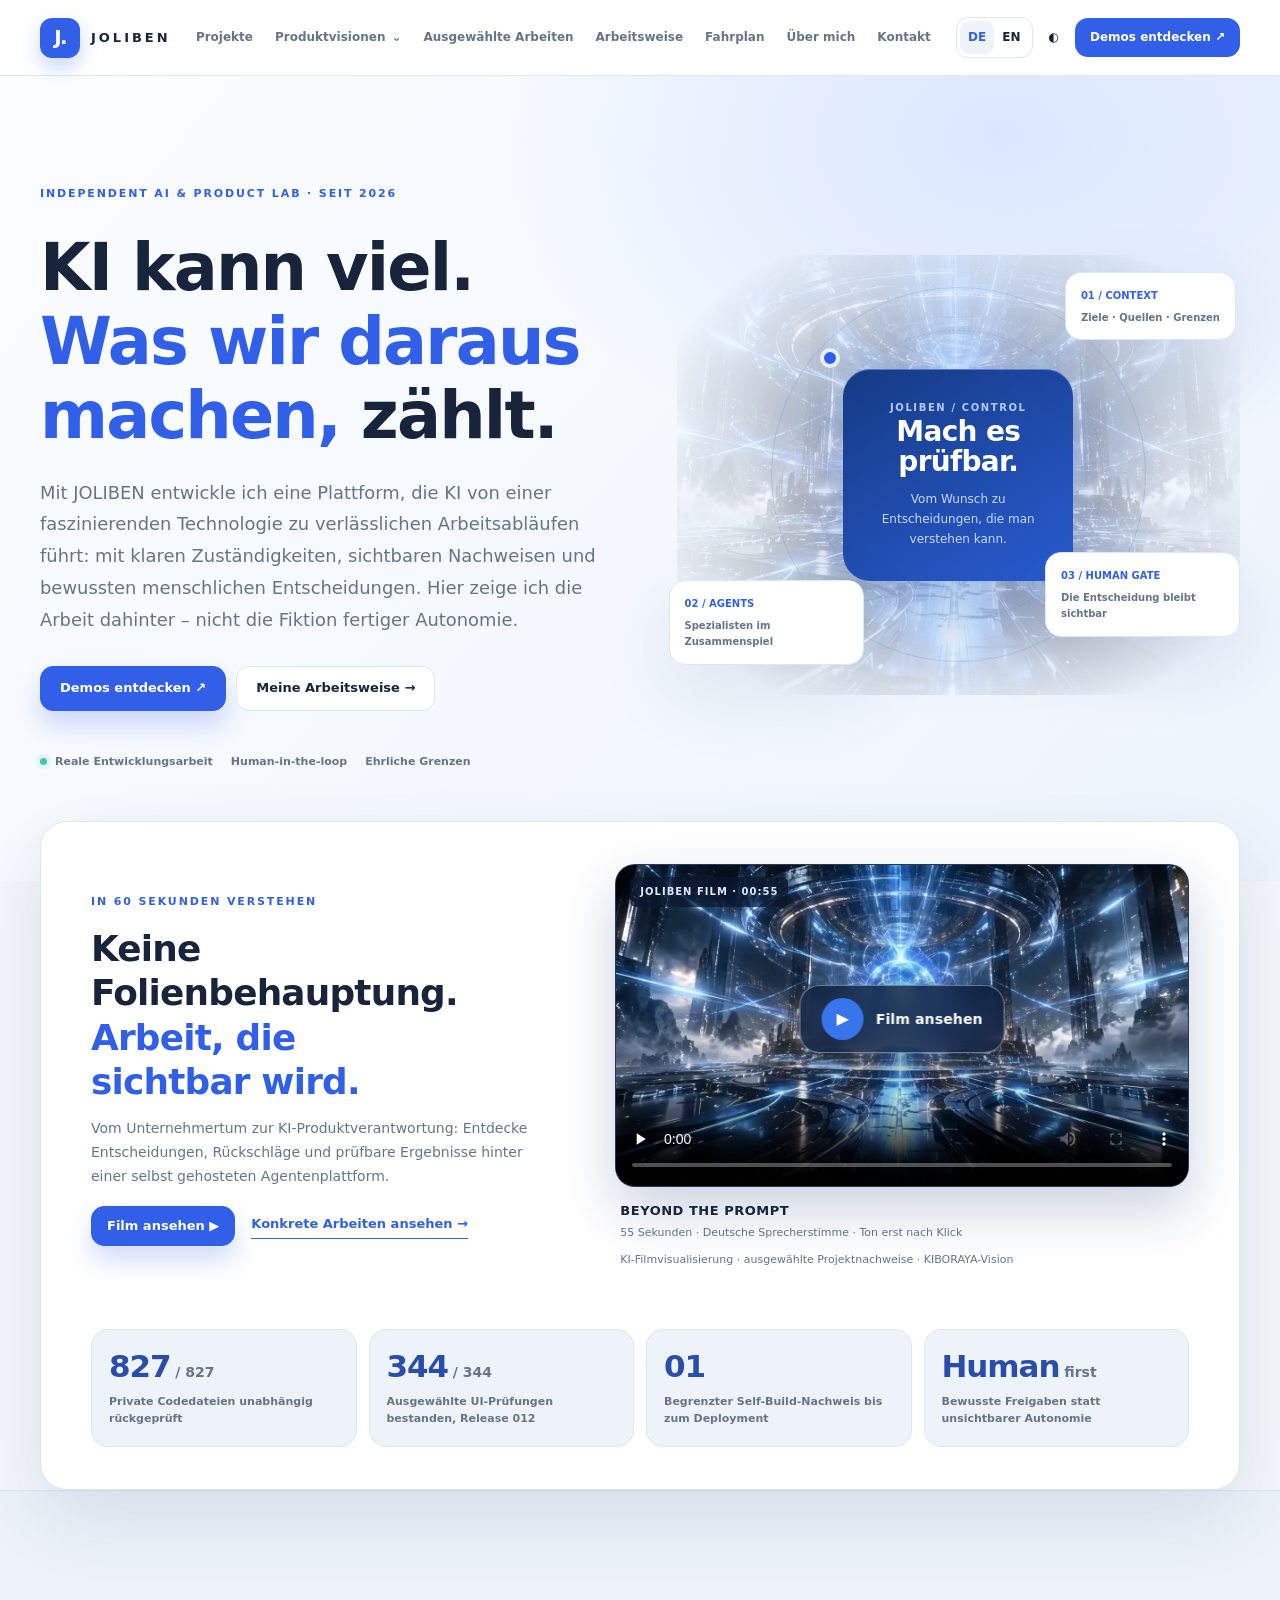
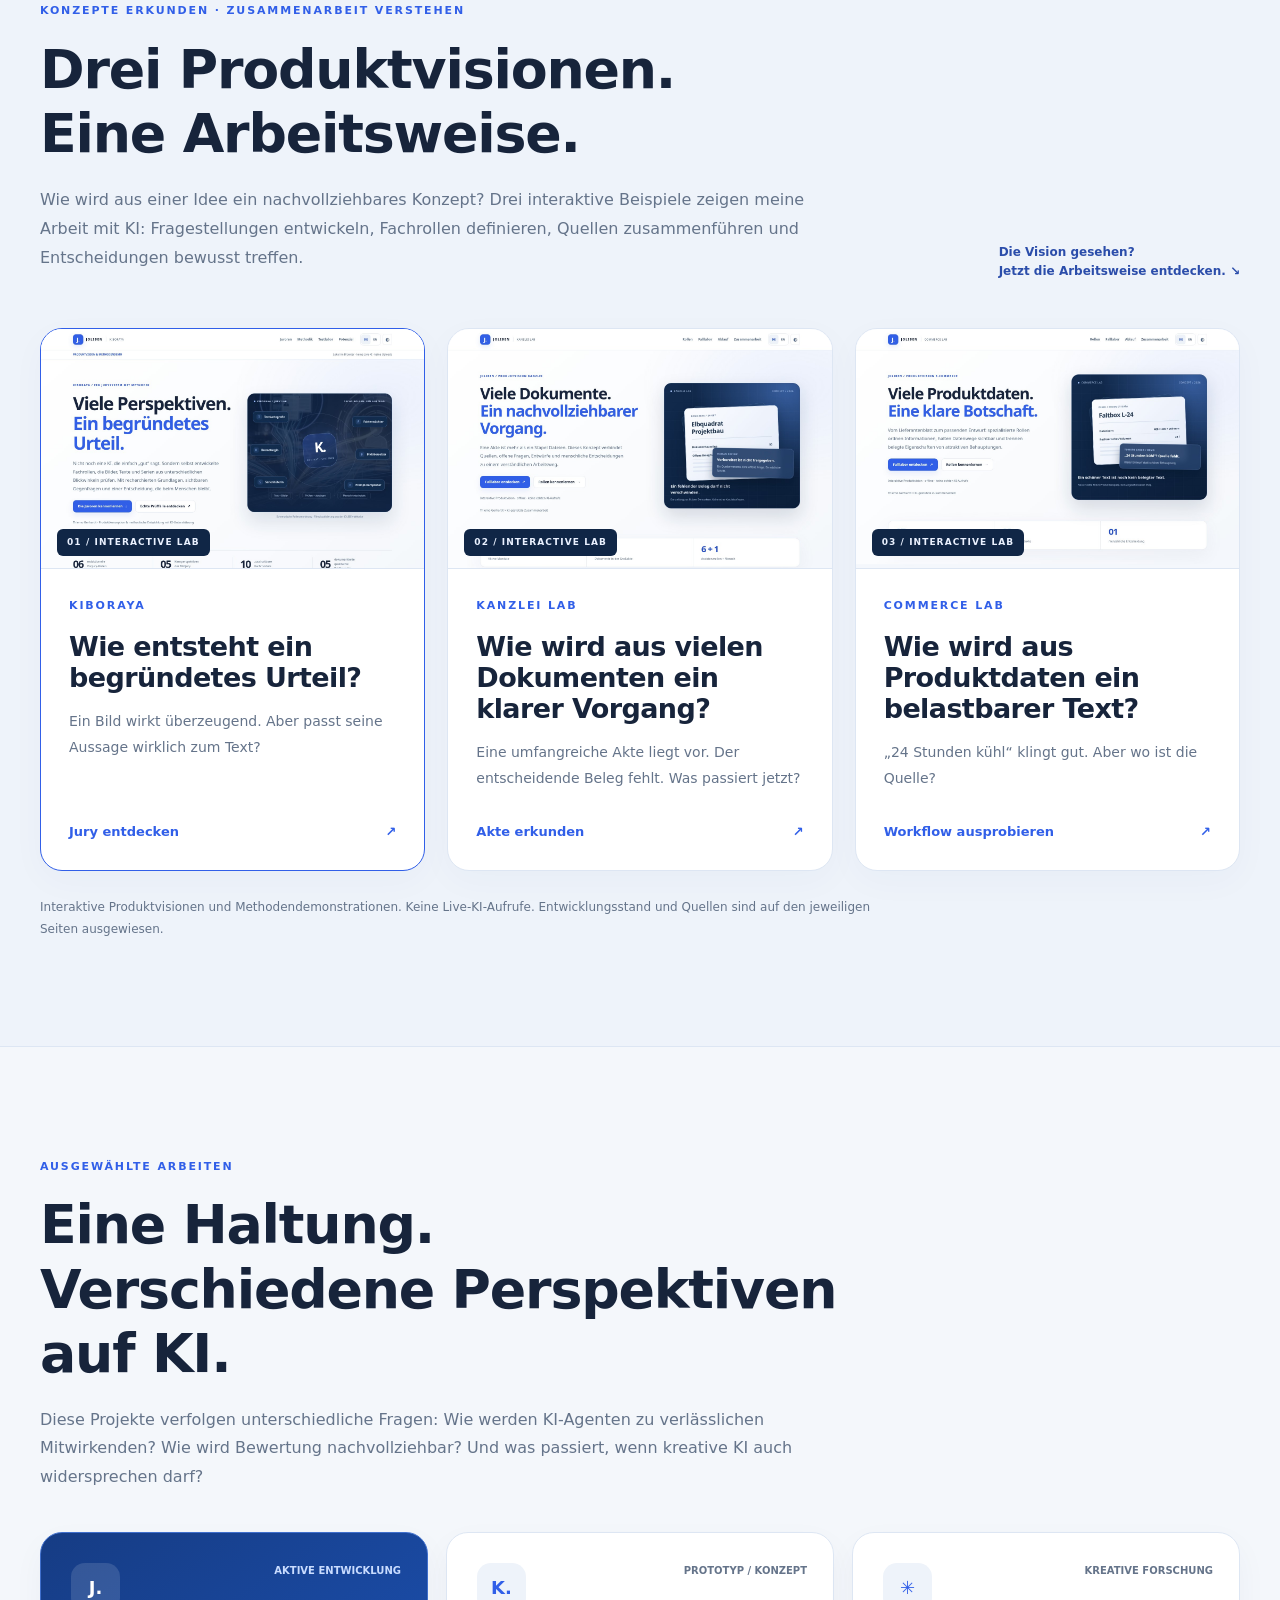
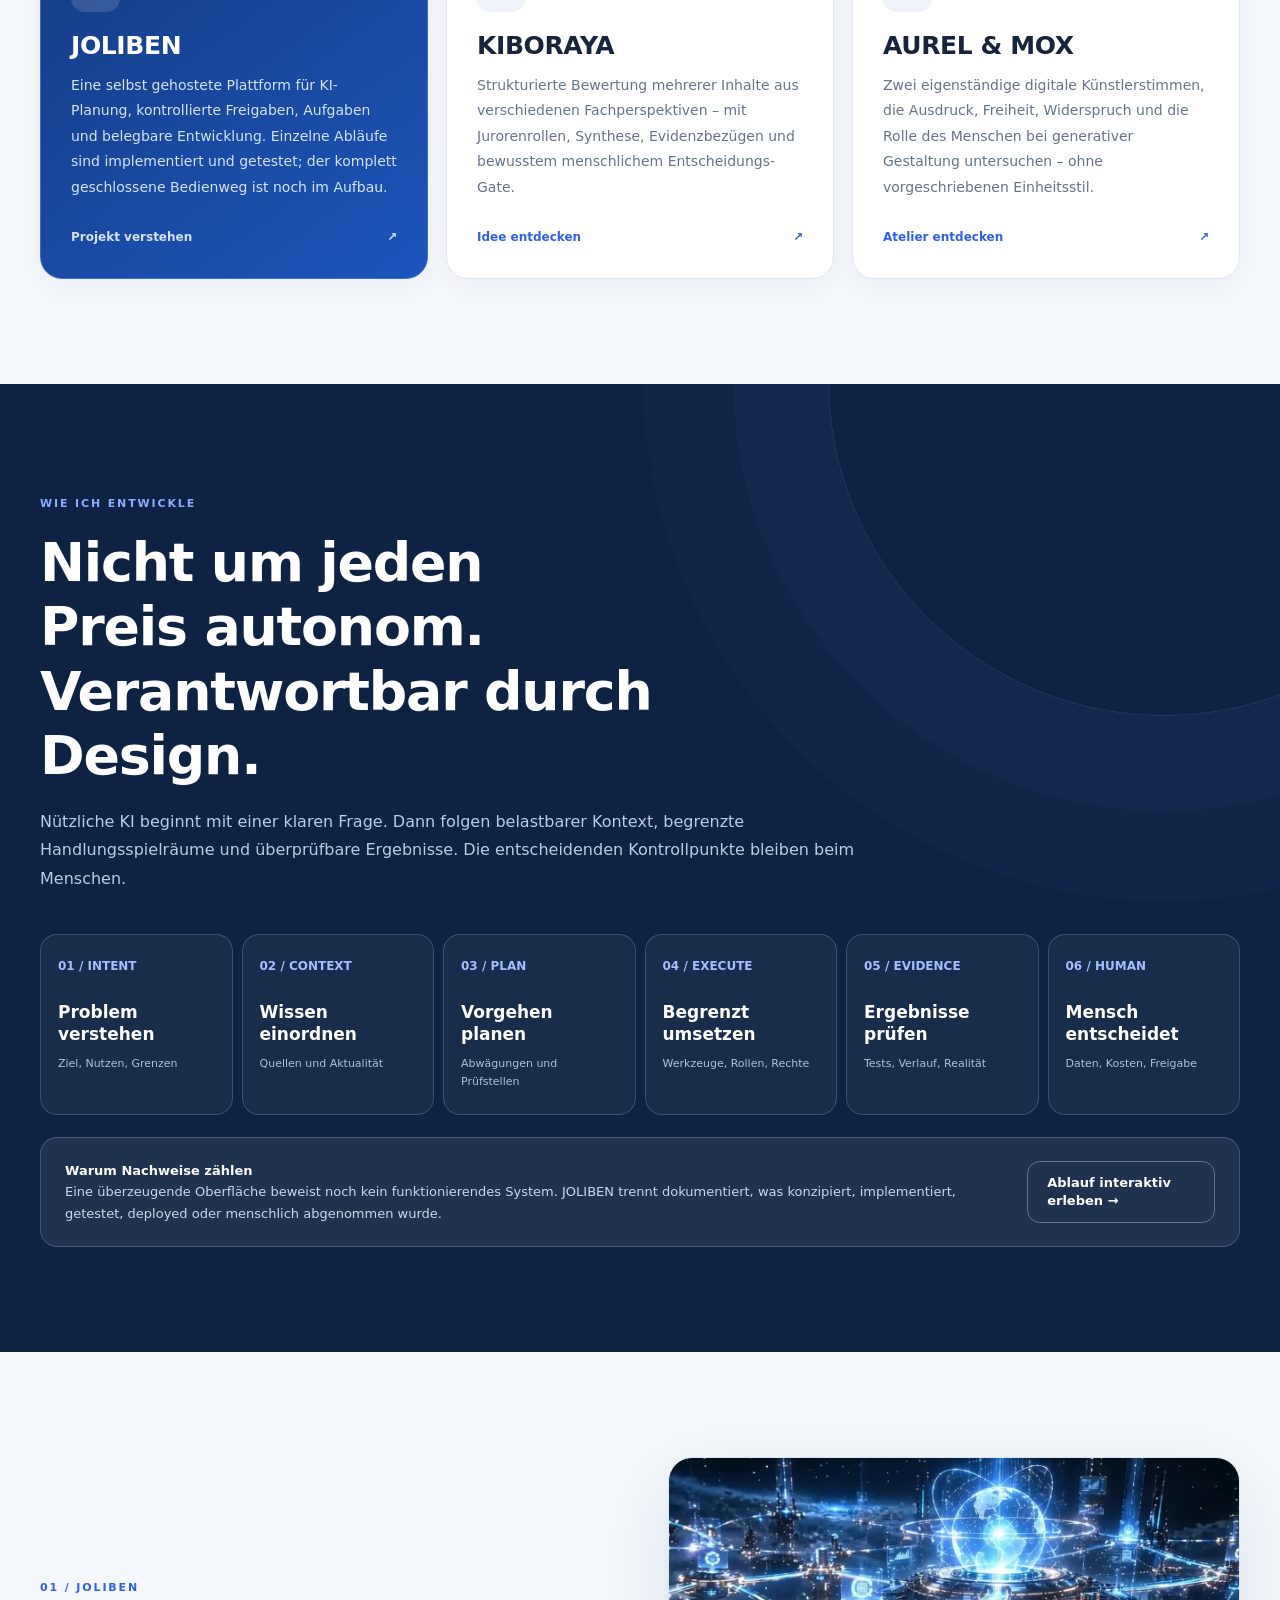
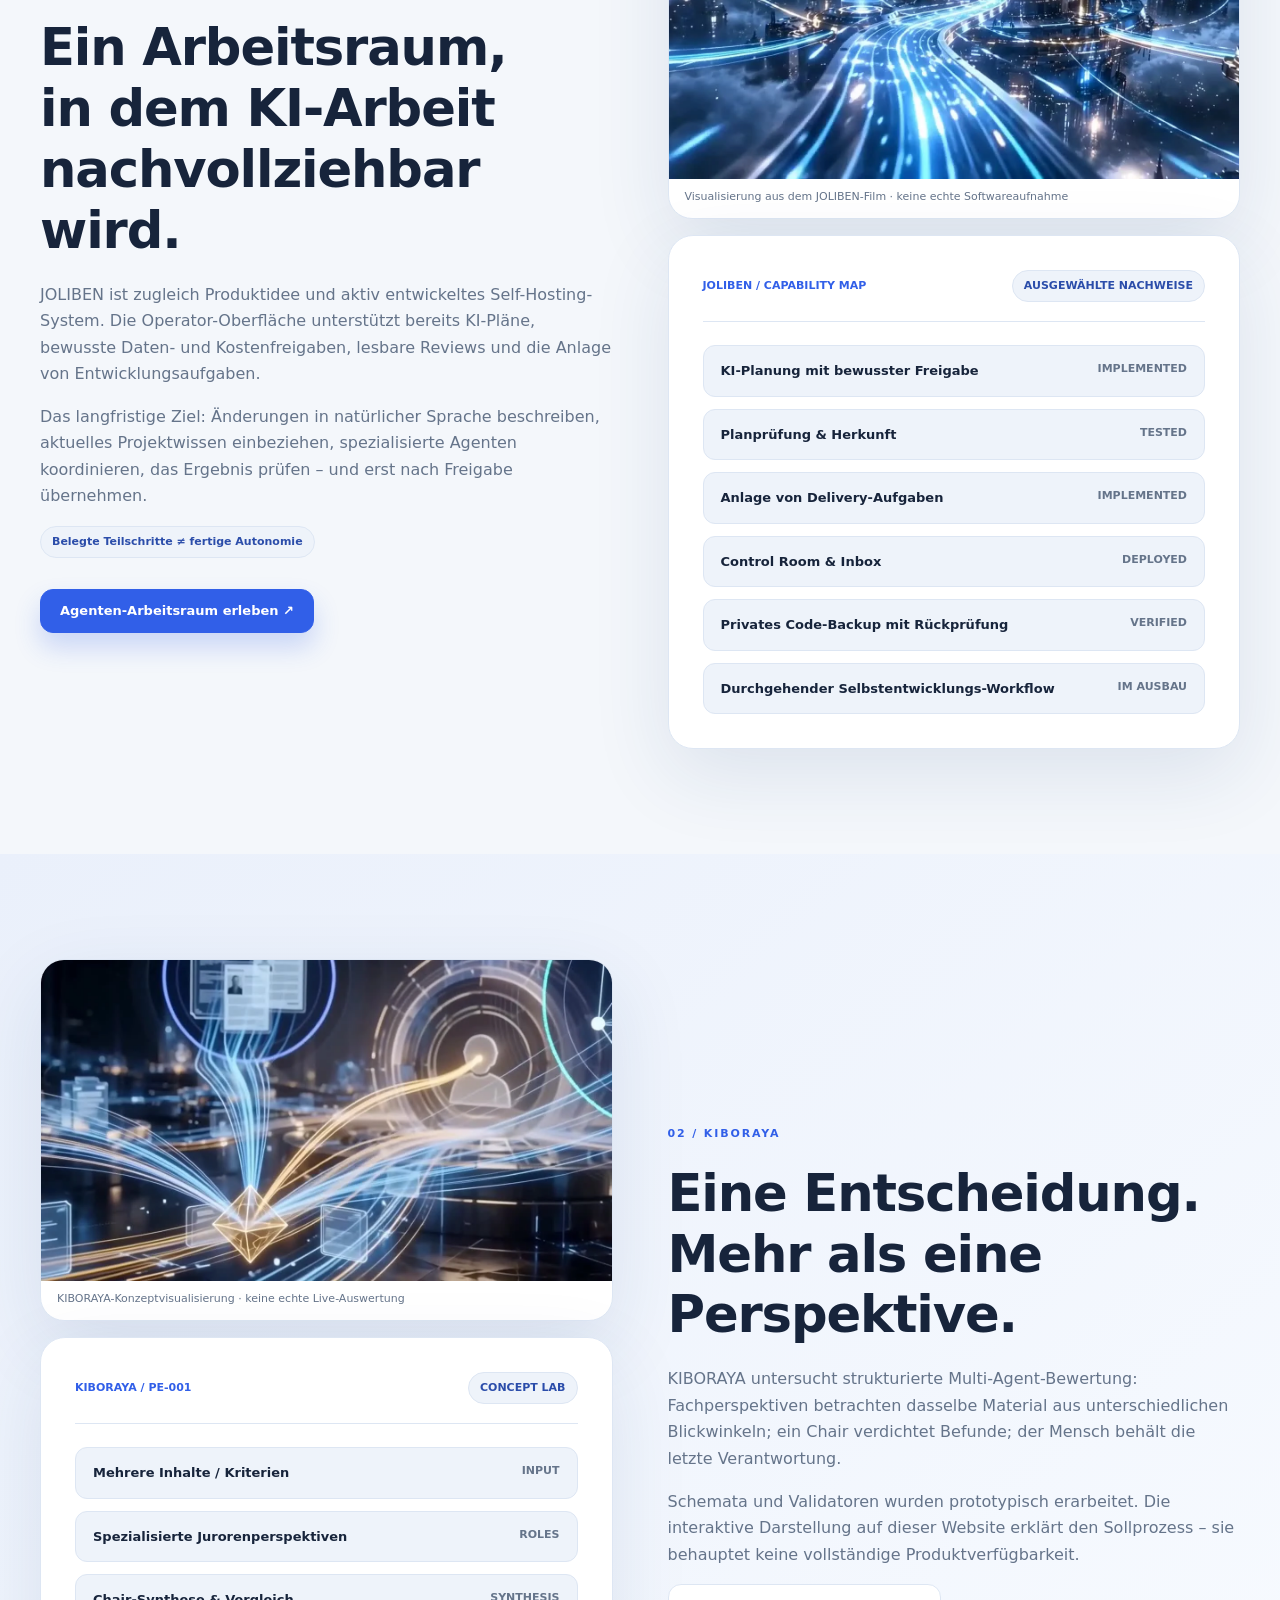
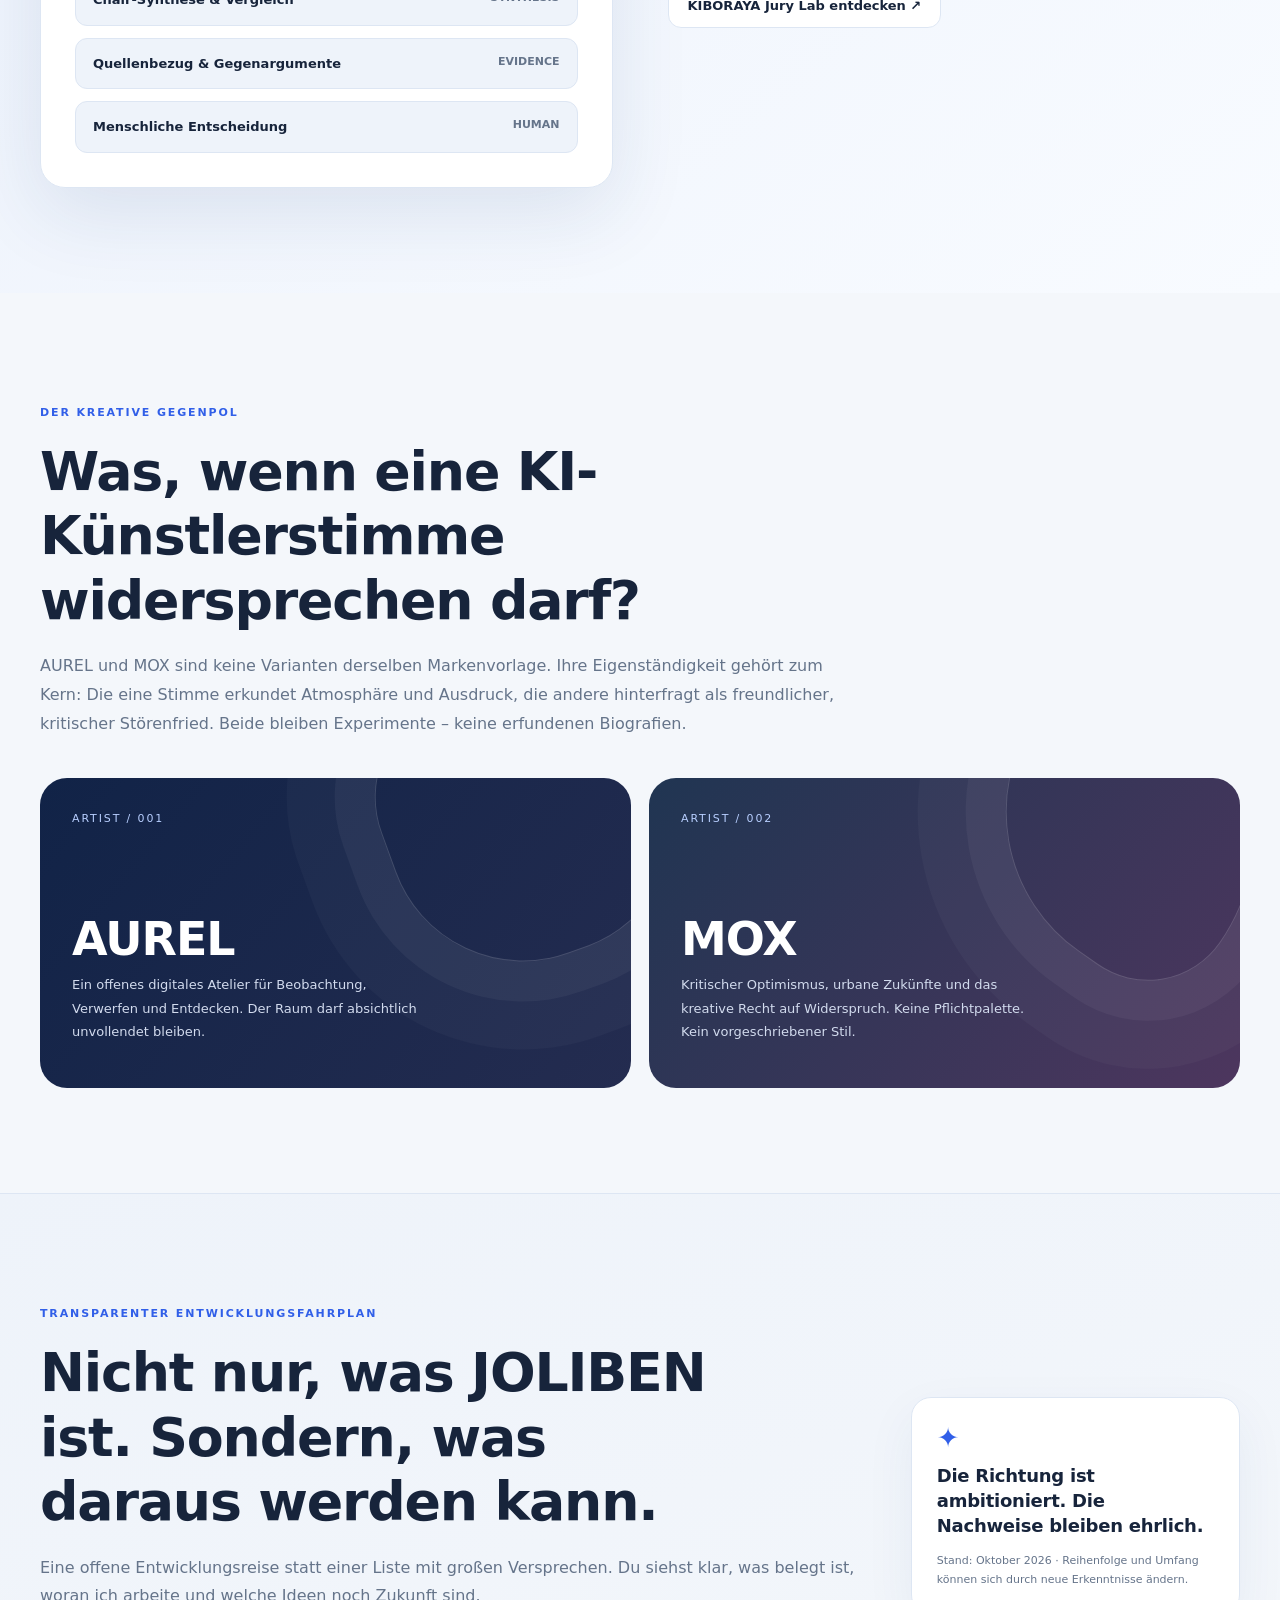
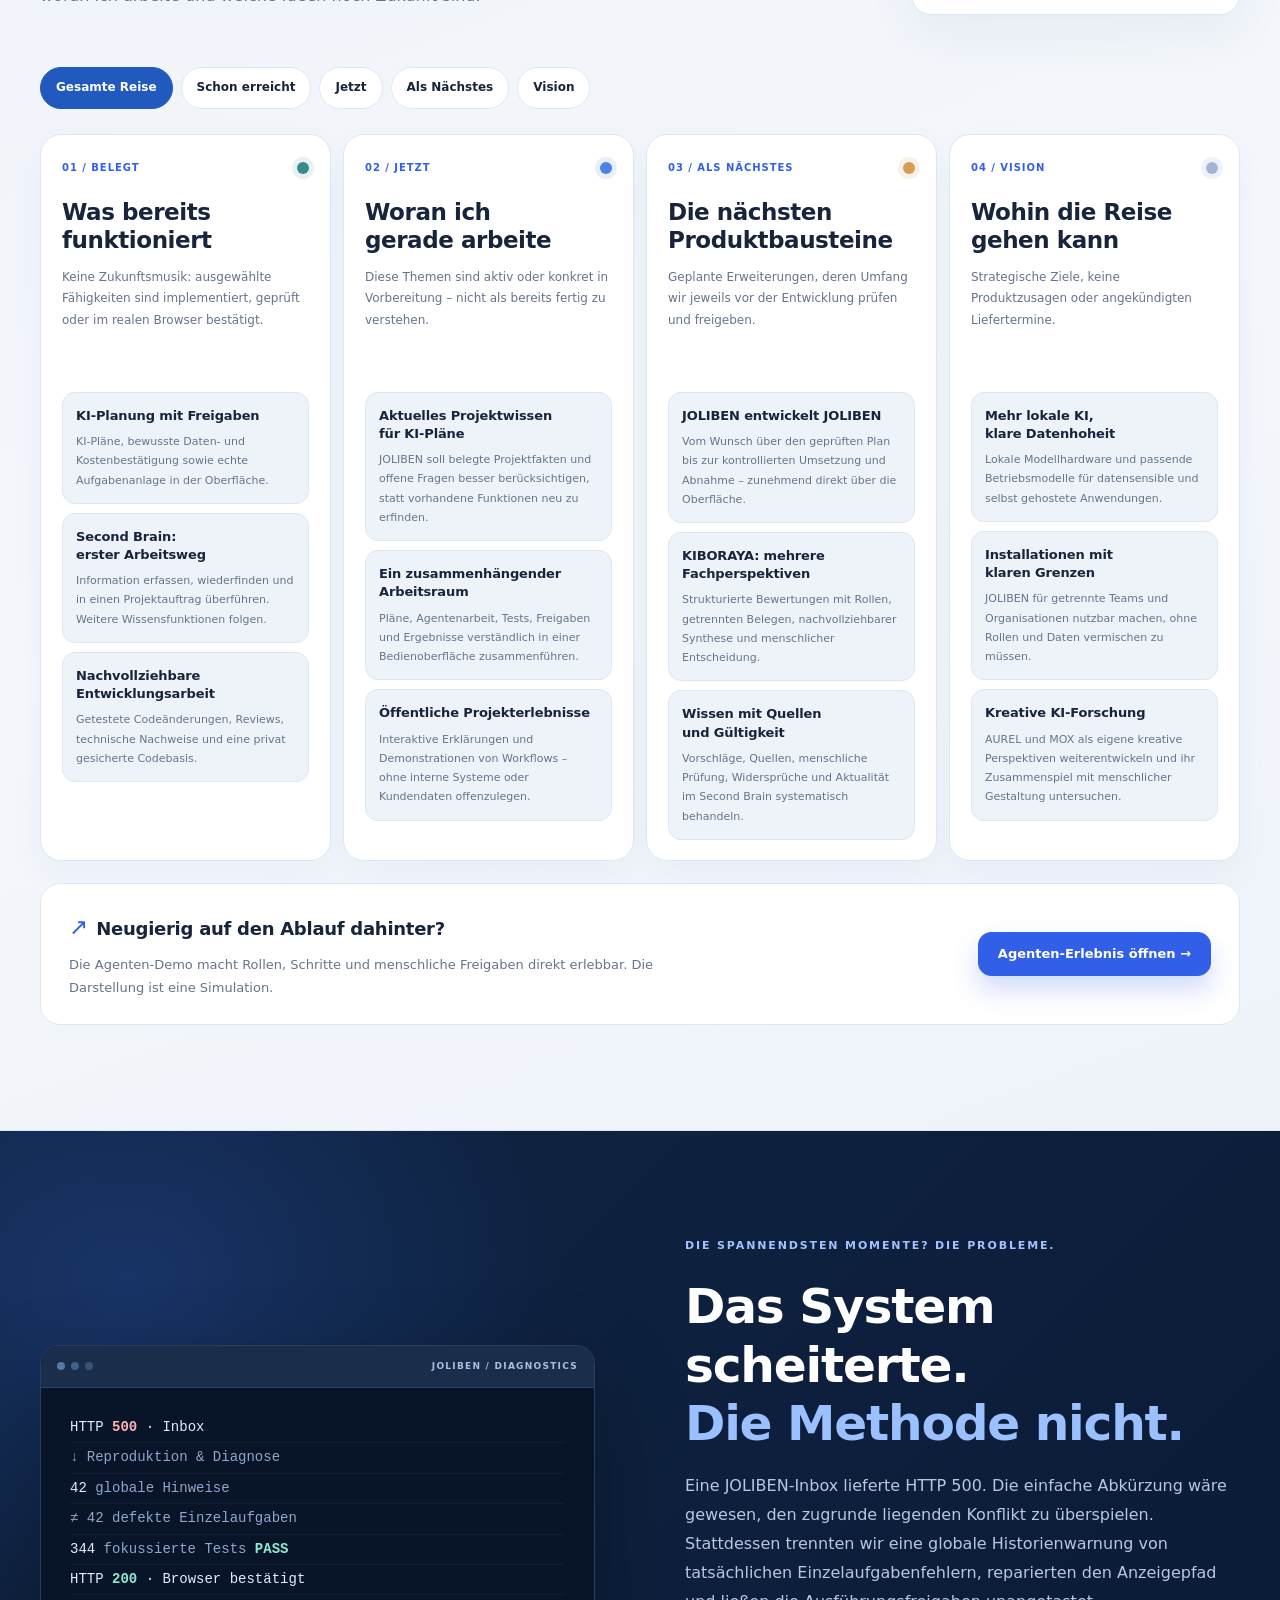
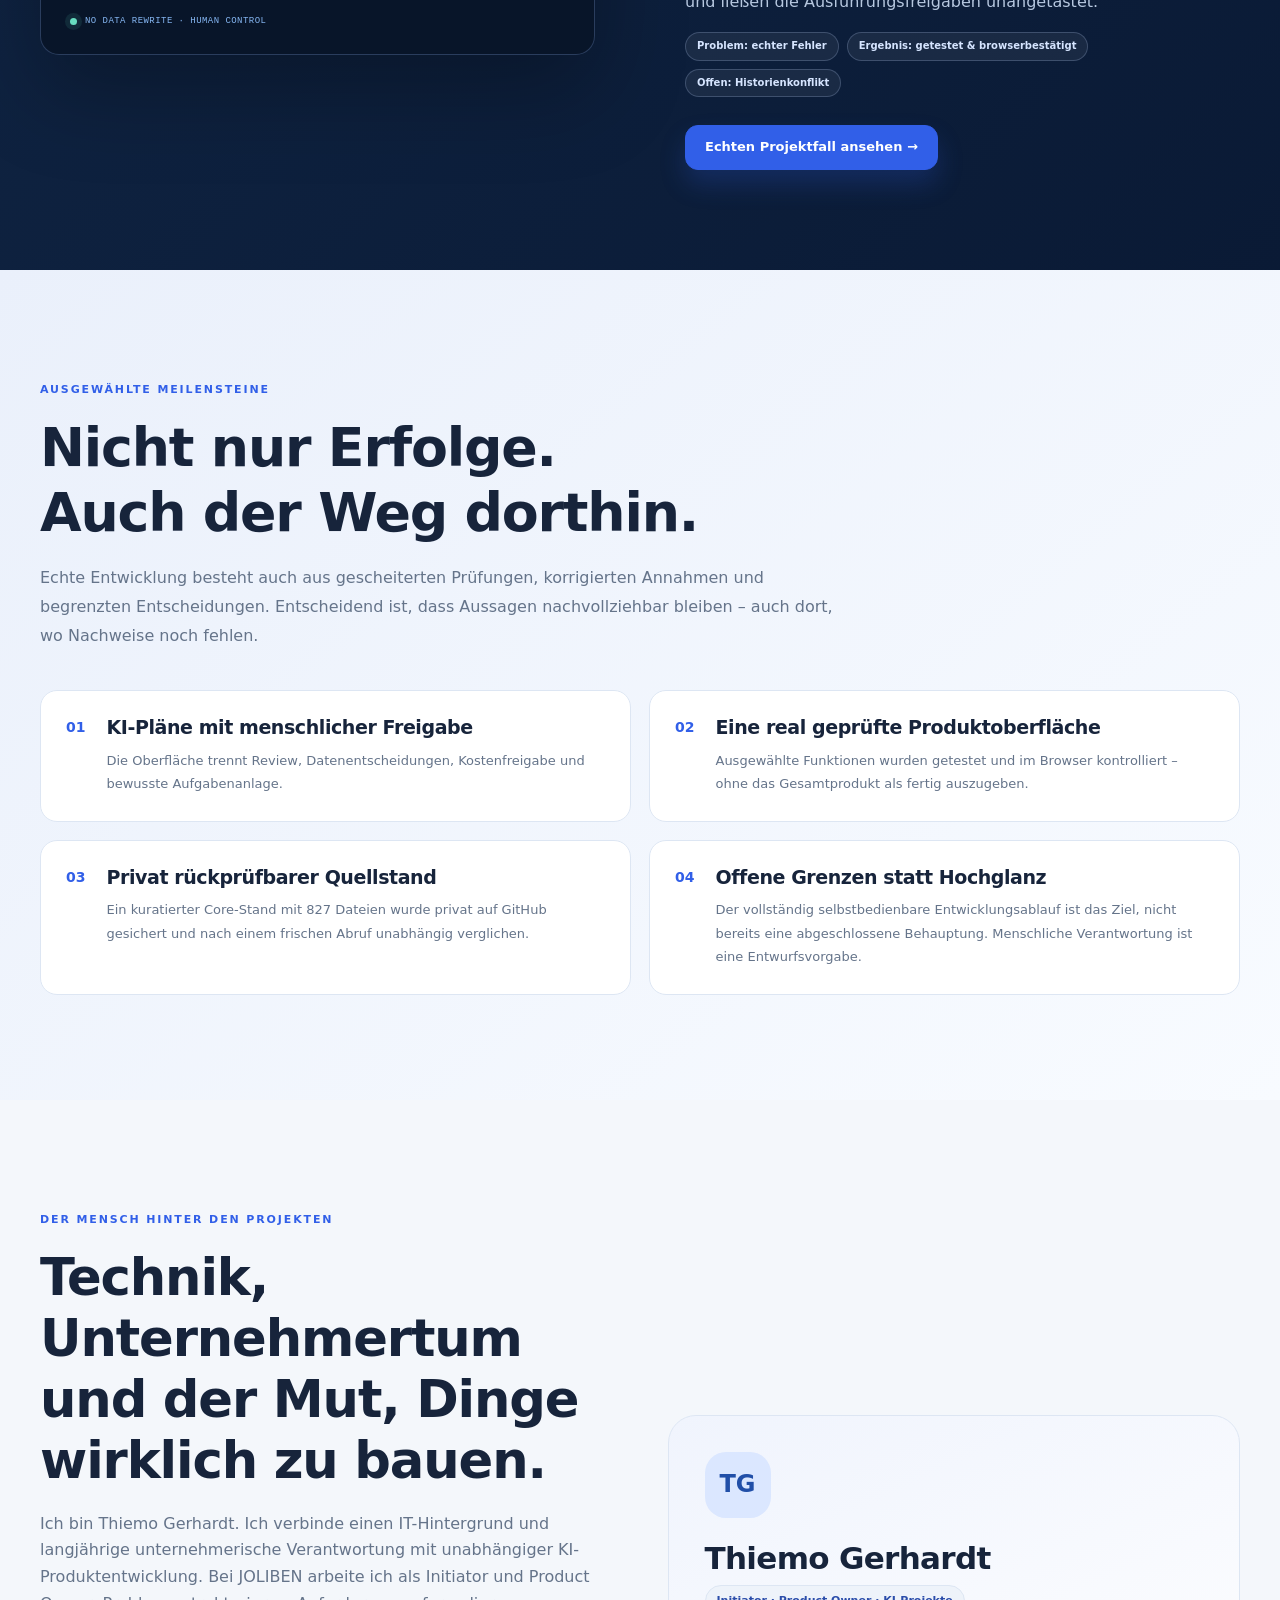
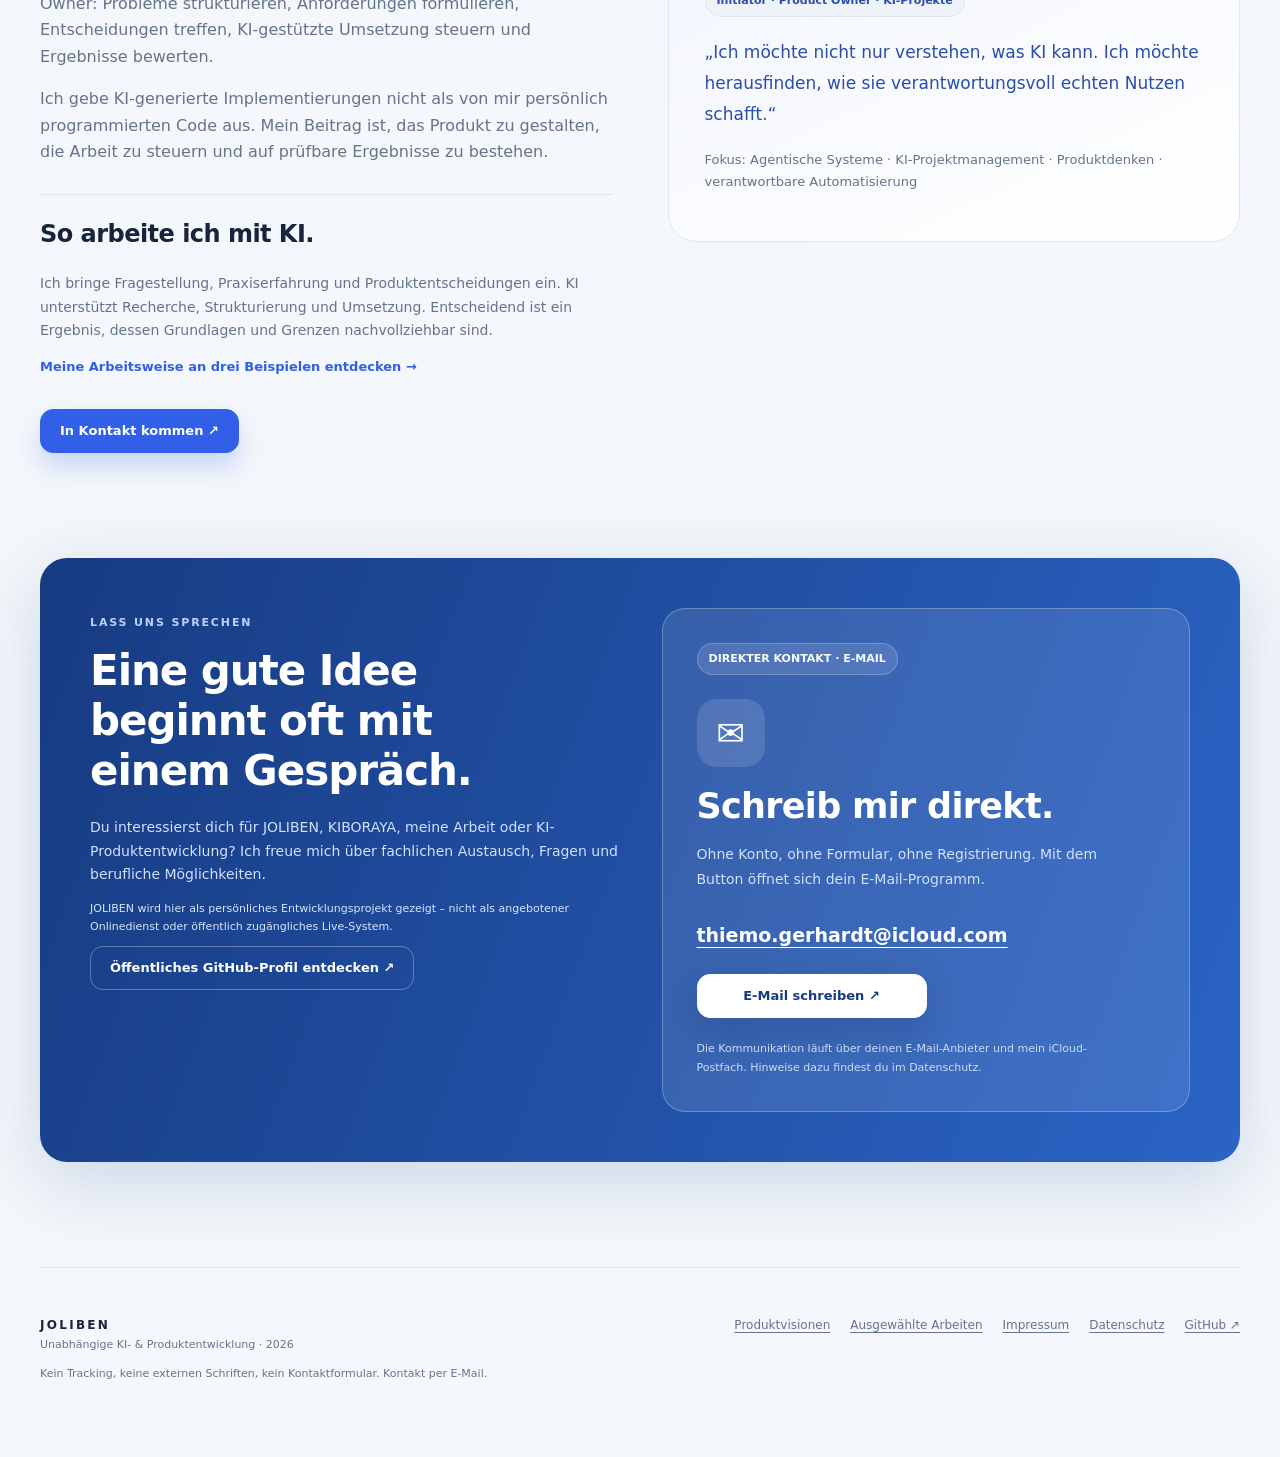
==== commit 01b65032: "site: connect German and English case studies, profiles and downloads" ====
--- a/index.html
+++ b/index.html
@@ -12,7 +12,7 @@
 @media(max-width:1190px){.global-header .global-menu,.global-header #menuButton{display:block}.global-links{display:none;position:absolute;top:75px;left:0;right:0;max-height:calc(100dvh - 75px);overflow-y:auto;padding:18px 24px;background:var(--surface,#fff);border-bottom:1px solid var(--line,#dde6f3);box-shadow:0 16px 28px #17243b14}.global-links.open{display:flex;align-items:stretch;flex-direction:column;gap:0}.global-links>a{display:block;padding:13px 5px;font-size:14px}.global-visions>summary{padding:13px 5px;font-size:14px;justify-content:space-between}.global-dropdown{position:static;min-width:0;box-shadow:none;margin:0 0 10px 5px;border-radius:12px}.global-subrow{gap:20px}}
 @media(max-width:600px){.global-row,.global-subrow{width:calc(100% - 32px)}.global-row{gap:10px}.global-brand{font-size:11px;gap:8px;letter-spacing:.17em}.global-mark{width:35px;height:35px}.global-tools{gap:4px}.global-tools .utility{padding:7px}.global-cta{display:none}.global-subrow{display:block;padding-top:11px}.global-section-links{gap:22px;padding-block:9px 12px}}
 @media(prefers-reduced-motion:reduce){.global-chevron{transition:none}}
-</style></head>
+</style><script defer src="assets/localization.js"></script></head>
 <body>
 
 <header class="global-header"><div class="global-row"><a class="global-brand" data-portfolio-link href="index.html" aria-label="JOLIBEN Startseite"><span class="global-mark">J.</span>JOLIBEN</a><nav class="global-links" id="mainNav" data-main-navigation aria-label="Hauptnavigation"><a data-portfolio-link href="index.html#projekte"><span data-de="Projekte" data-en="Projects">Projekte</span></a><details class="global-visions"><summary><span data-de="Produktvisionen" data-en="Product visions">Produktvisionen</span><span class="global-chevron" aria-hidden="true">⌄</span></summary><div class="global-dropdown"><a class="global-overview" data-portfolio-link href="index.html#produktvisionen"><span data-de="Alle Produktvisionen" data-en="All product visions">Alle Produktvisionen</span></a><a data-portfolio-link href="kiboraya.html">KIBORAYA<small><span data-de="Kreative Bewertung" data-en="Creative evaluation">Kreative Bewertung</span></small></a><a data-portfolio-link href="kanzlei.html">Kanzlei Lab<small><span data-de="Dokumente &amp; Entscheidungen" data-en="Documents &amp; decisions">Dokumente &amp; Entscheidungen</span></small></a><a data-portfolio-link href="commerce.html">Commerce Lab<small><span data-de="Produktdaten &amp; Texte" data-en="Product data &amp; copy">Produktdaten &amp; Texte</span></small></a></div></details><a data-portfolio-link href="arbeiten.html"><span data-de="Ausgewählte Arbeiten" data-en="Selected work">Ausgewählte Arbeiten</span></a><a data-portfolio-link href="index.html#ansatz"><span data-de="Arbeitsweise" data-en="Approach">Arbeitsweise</span></a><a data-portfolio-link href="index.html#fahrplan"><span data-de="Fahrplan" data-en="Roadmap">Fahrplan</span></a><a data-portfolio-link href="index.html#person"><span data-de="Über mich" data-en="About">Über mich</span></a><a data-portfolio-link href="index.html#kontakt"><span data-de="Kontakt" data-en="Contact">Kontakt</span></a></nav><div class="global-tools"><div class="language" role="group" aria-label="Language"><button class="utility" type="button" data-language="de" aria-pressed="true">DE</button><button class="utility" type="button" data-language="en" aria-pressed="false">EN</button></div><button type="button" class="utility" data-theme aria-label="Darstellung wechseln" title="Light / Dark">◐</button><button class="utility global-menu" aria-controls="mainNav" aria-expanded="false" type="button" data-menu>☰</button><a class="global-cta" data-portfolio-link href="index.html#produktvisionen"><span data-de="Demos entdecken ↗" data-en="Explore the demos ↗">Demos entdecken ↗</span></a></div></div></header>
@@ -26,7 +26,7 @@
     <div class="trailer-film-frame">
       <video id="jolibenFilm" class="trailer-film" controls preload="none" playsinline poster="assets/media/joliben-trailer-poster.webp" width="1280" height="720" aria-label="JOLIBEN Beyond the Prompt, Trailer mit deutscher Sprecherstimme">
         <source src="assets/media/joliben-beyond-the-prompt-55s.mp4" type="video/mp4">
-        Dein Browser unterstützt die Videowiedergabe nicht.
+        <span data-en="Your browser does not support video playback. The trailer has German narration.">Dein Browser unterstützt die Videowiedergabe nicht.</span>
       </video>
       <button class="trailer-play-overlay" type="button" data-film-play aria-controls="jolibenFilm" aria-label="JOLIBEN Film mit Ton starten"><span class="trailer-play-symbol" aria-hidden="true">▶</span><span data-en="Watch the film">Film ansehen</span></button>
       <span class="trailer-film-badge" data-en="JOLIBEN ORIGINAL FILM · 00:55">JOLIBEN FILM · 00:55</span>
@@ -89,7 +89,7 @@
 
 
 <section class="case-spotlight" id="fallbeispiel"><div class="wrap case-spotlight-layout">
- <div class="spotlight-illustration reveal" aria-hidden="true"><div class="terminal-top"><span></span><span></span><span></span><b>JOLIBEN / DIAGNOSTICS</b></div><div class="terminal-body"><div class="terminal-line">HTTP <b class="terminal-error">500</b> &middot; Inbox</div><div class="terminal-line muted">&darr; Reproduktion &amp; Diagnose</div><div class="terminal-line">42 <span class="terminal-muted">globale Hinweise</span></div><div class="terminal-line muted">&ne; 42 defekte Einzelaufgaben</div><div class="terminal-line">344 <span class="terminal-muted">fokussierte Tests</span> <b class="terminal-good">PASS</b></div><div class="terminal-line">HTTP <b class="terminal-good">200</b> &middot; Browser best&auml;tigt</div><div class="terminal-bottom"><i></i><span>NO DATA REWRITE · HUMAN CONTROL</span></div></div></div>
+ <div class="spotlight-illustration reveal" aria-hidden="true"><div class="terminal-top"><span></span><span></span><span></span><b>JOLIBEN / DIAGNOSTICS</b></div><div class="terminal-body"><div class="terminal-line">HTTP <b class="terminal-error">500</b> &middot; Inbox</div><div class="terminal-line muted" data-en="↓ Reproduction &amp; diagnosis">&darr; Reproduktion &amp; Diagnose</div><div class="terminal-line">42 <span class="terminal-muted" data-en="global warnings">globale Hinweise</span></div><div class="terminal-line muted" data-en="≠ 42 defective individual tasks">&ne; 42 defekte Einzelaufgaben</div><div class="terminal-line">344 <span class="terminal-muted" data-en="focused tests">fokussierte Tests</span> <b class="terminal-good">PASS</b></div><div class="terminal-line">HTTP <b class="terminal-good">200</b> &middot; <span data-en="Browser confirmed">Browser best&auml;tigt</span></div><div class="terminal-bottom"><i></i><span>NO DATA REWRITE · HUMAN CONTROL</span></div></div></div>
  <div class="spotlight-content reveal"><span class="eyebrow" data-en="THE MOST INTERESTING PART? THE PROBLEMS.">DIE SPANNENDSTEN MOMENTE? DIE PROBLEME.</span><h2 data-en="The system failed.<br><em>The method didn't.</em>">Das System scheiterte.<br><em>Die Methode nicht.</em></h2><p data-en="One JOLIBEN inbox view returned HTTP 500. The easy answer would have been to smooth over the underlying conflict. Instead, we distinguished a global history warning from task-specific failures, repaired the display path and kept execution approvals untouched.">Eine JOLIBEN-Inbox lieferte HTTP 500. Die einfache Abk&uuml;rzung w&auml;re gewesen, den zugrunde liegenden Konflikt zu &uuml;berspielen. Stattdessen trennten wir eine globale Historienwarnung von tats&auml;chlichen Einzelaufgabenfehlern, reparierten den Anzeigepfad und lie&szlig;en die Ausf&uuml;hrungsfreigaben unangetastet.</p><div class="spotlight-facts"><span data-en="Problem: real incident">Problem: echter Fehler</span><span data-en="Outcome: tested & browser-confirmed">Ergebnis: getestet &amp; browserbest&auml;tigt</span><span data-en="Still open: history conflict">Offen: Historienkonflikt</span></div><a class="btn btn-primary" href="arbeiten.html#case-inbox" data-en="Read the real case study &rarr;">Echten Projektfall ansehen &rarr;</a></div>
 </div></section>
 
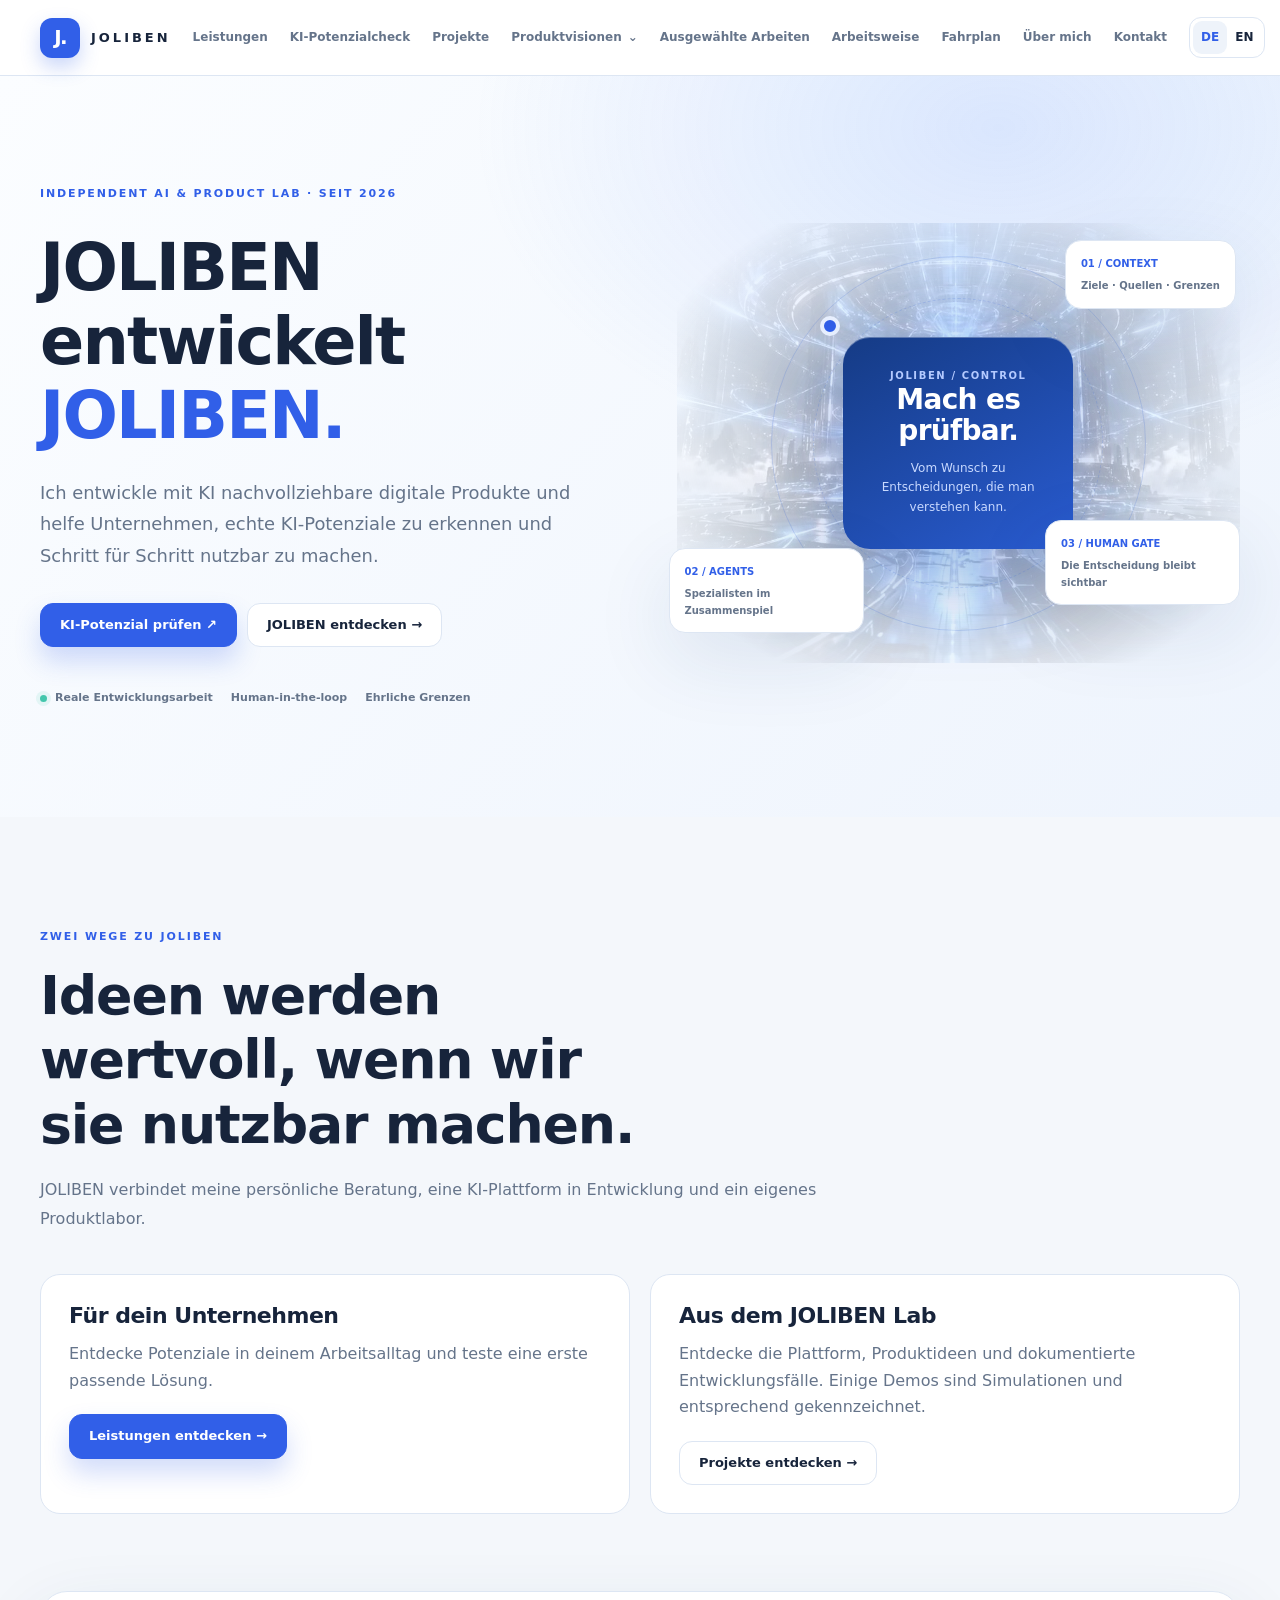
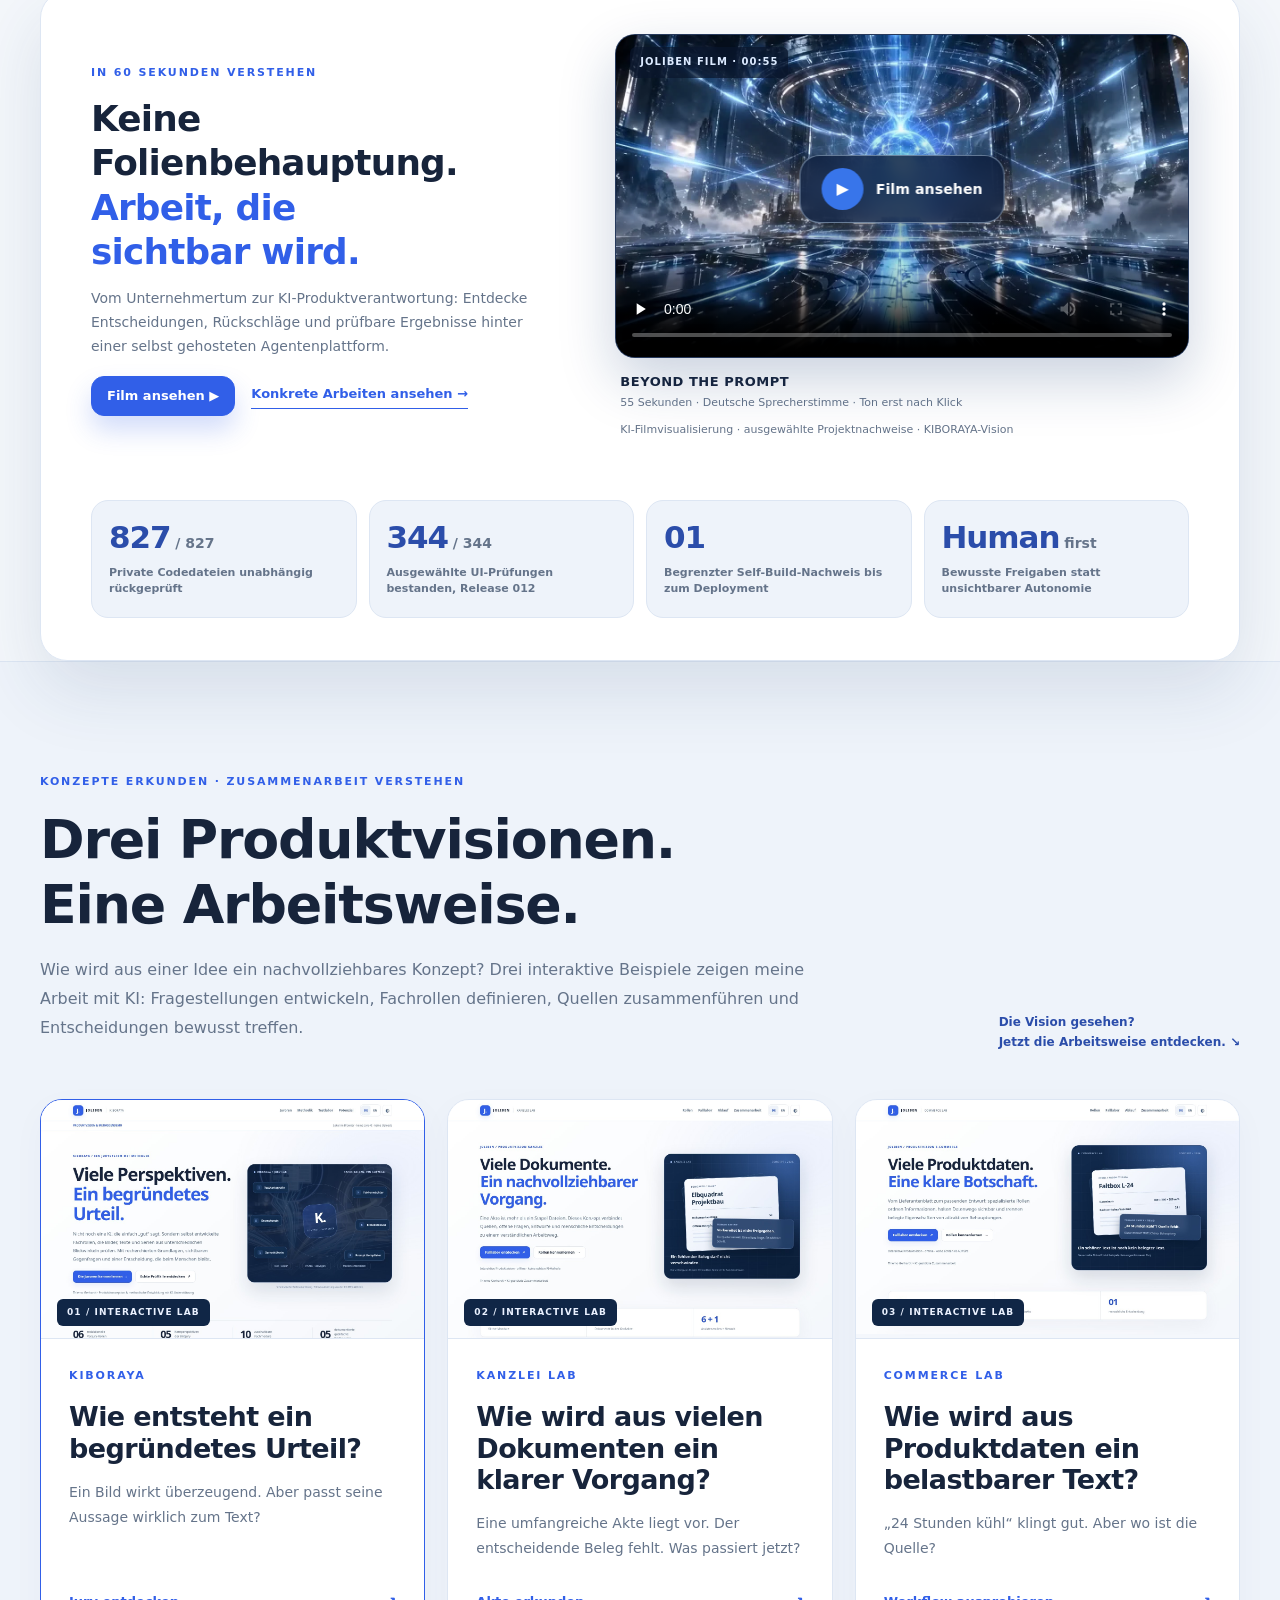
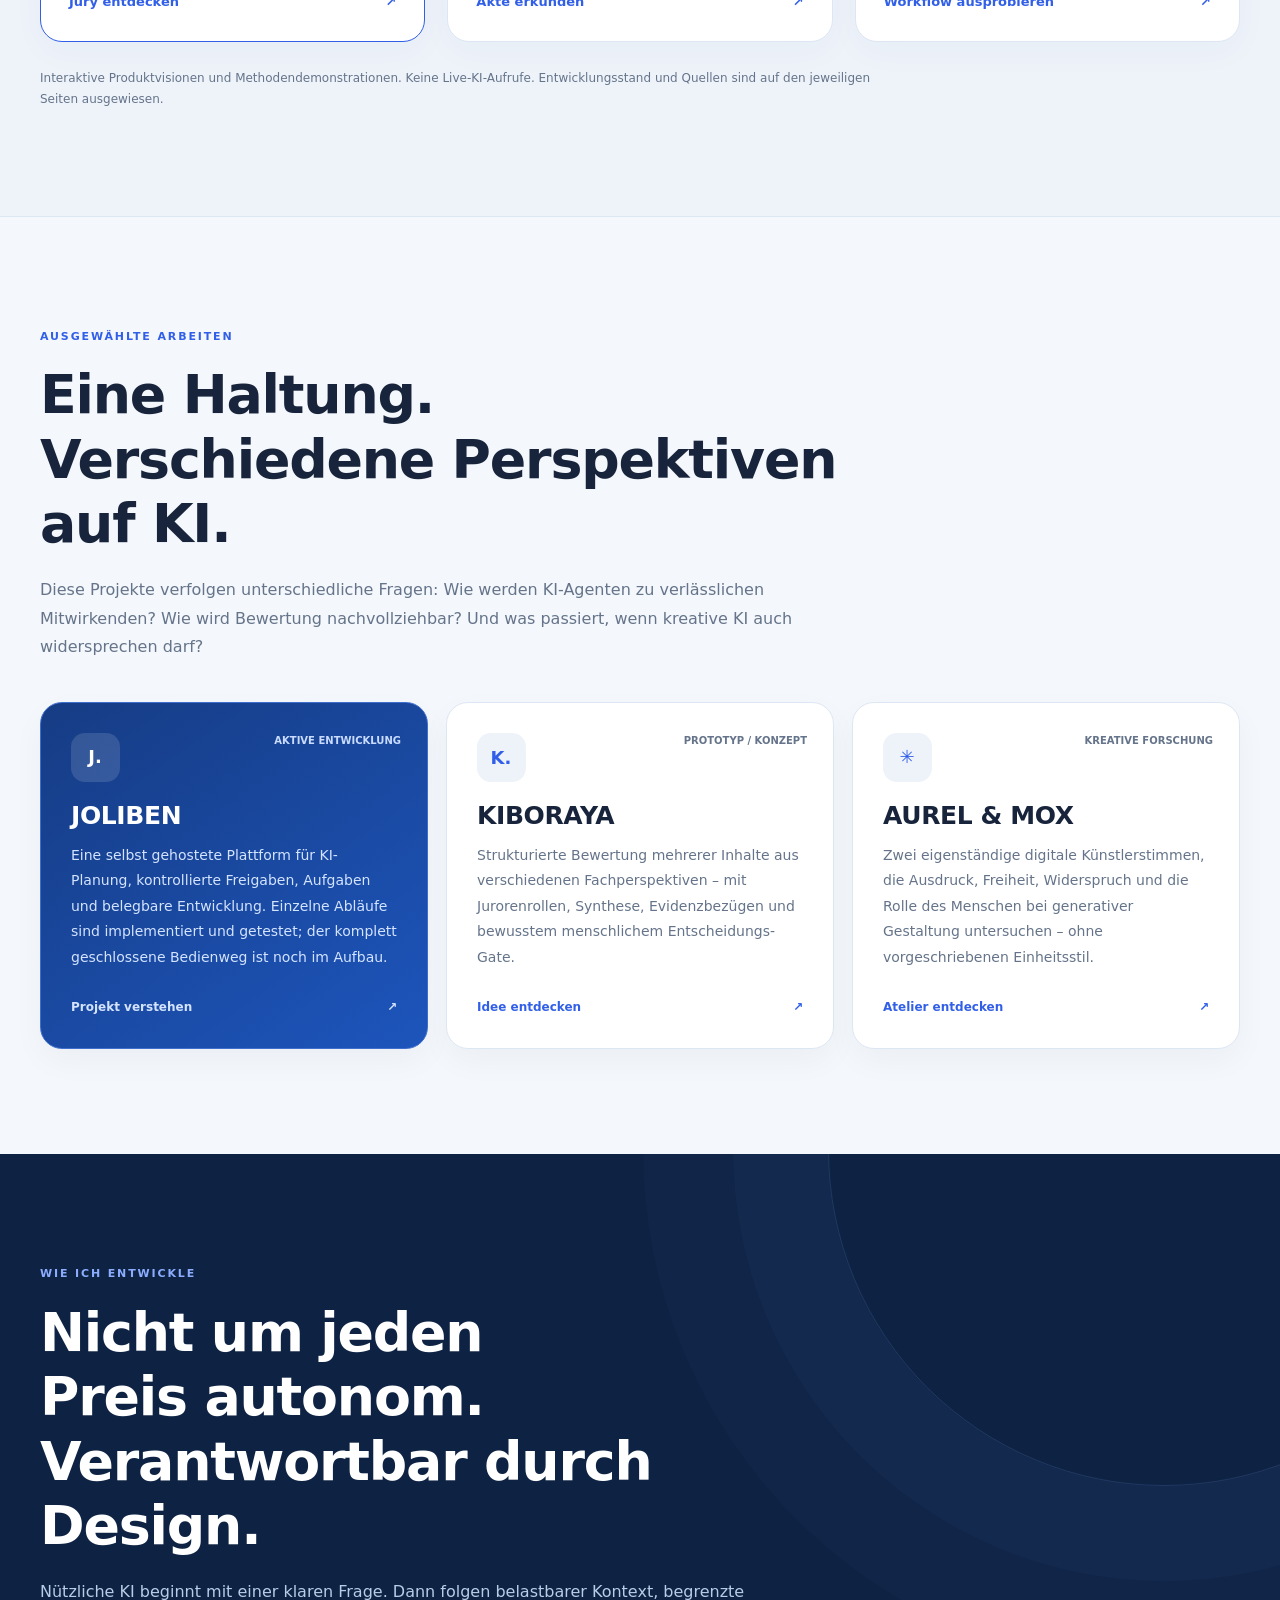
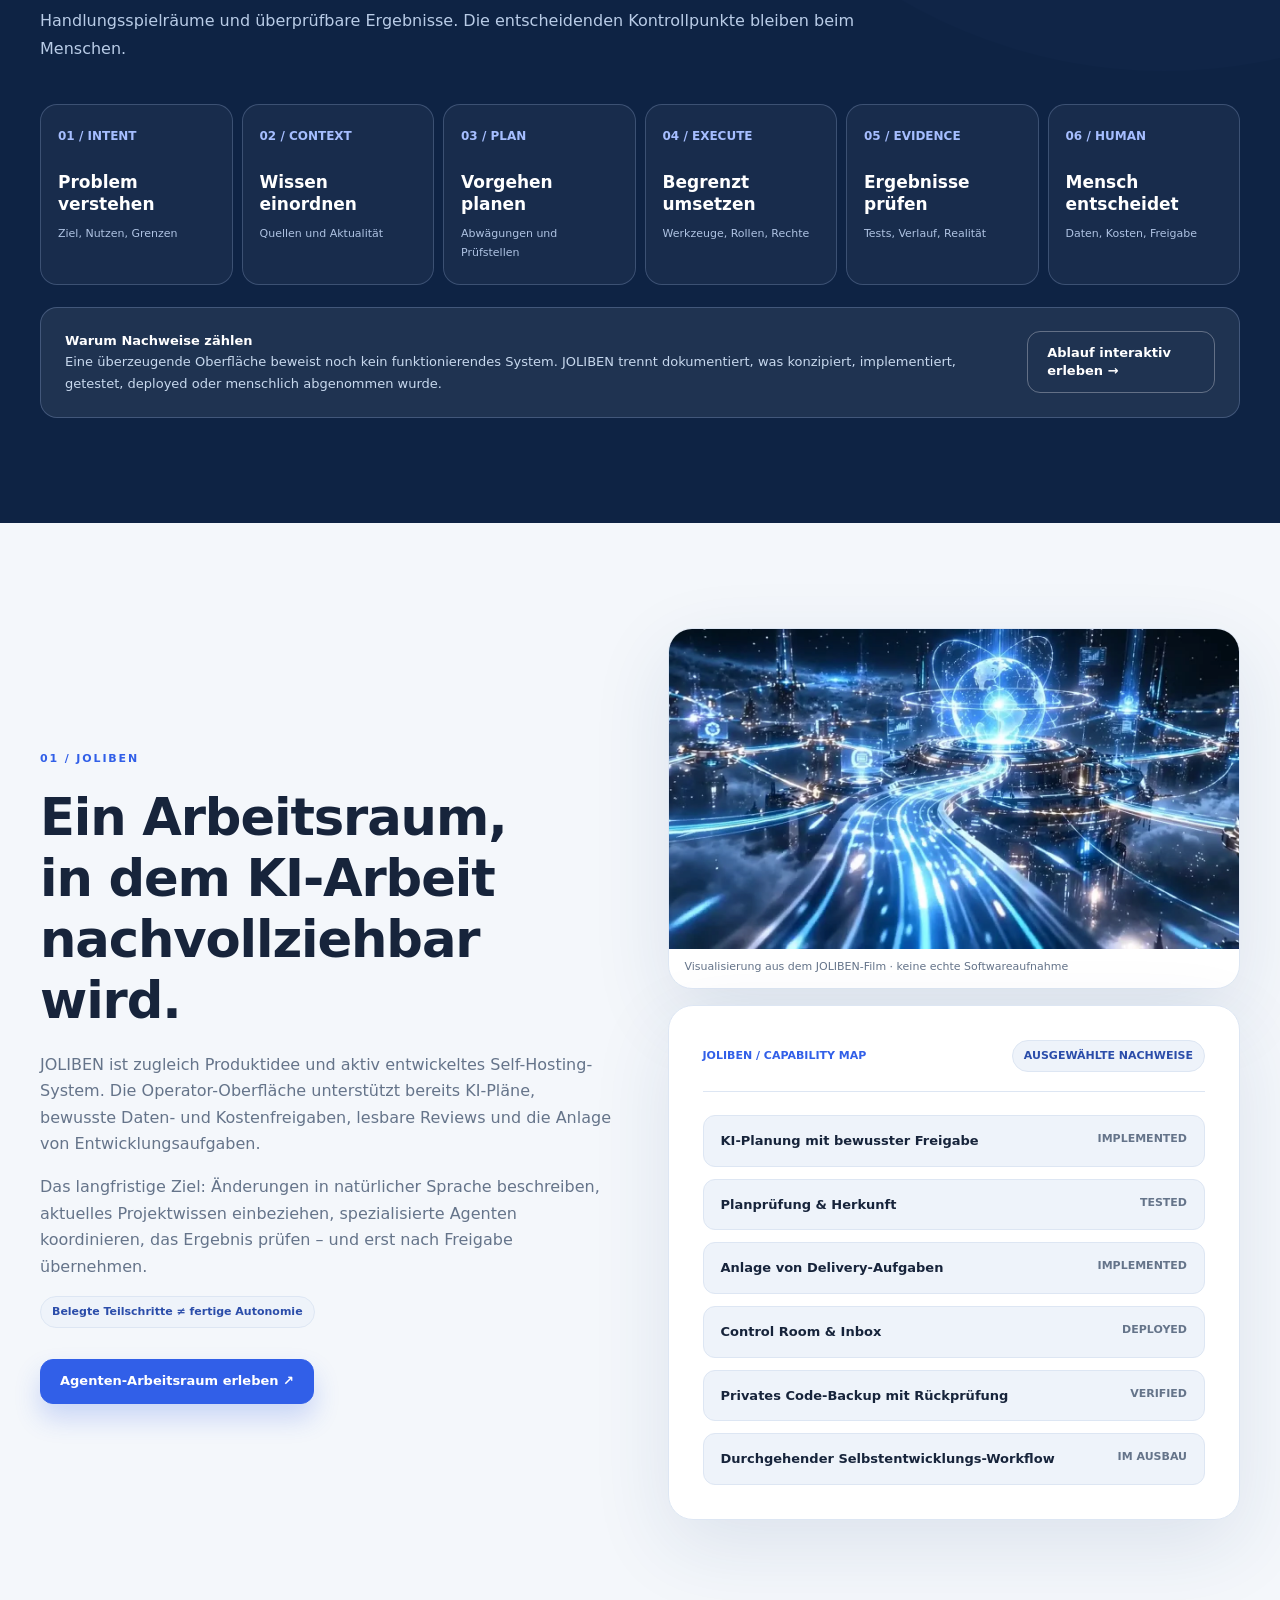
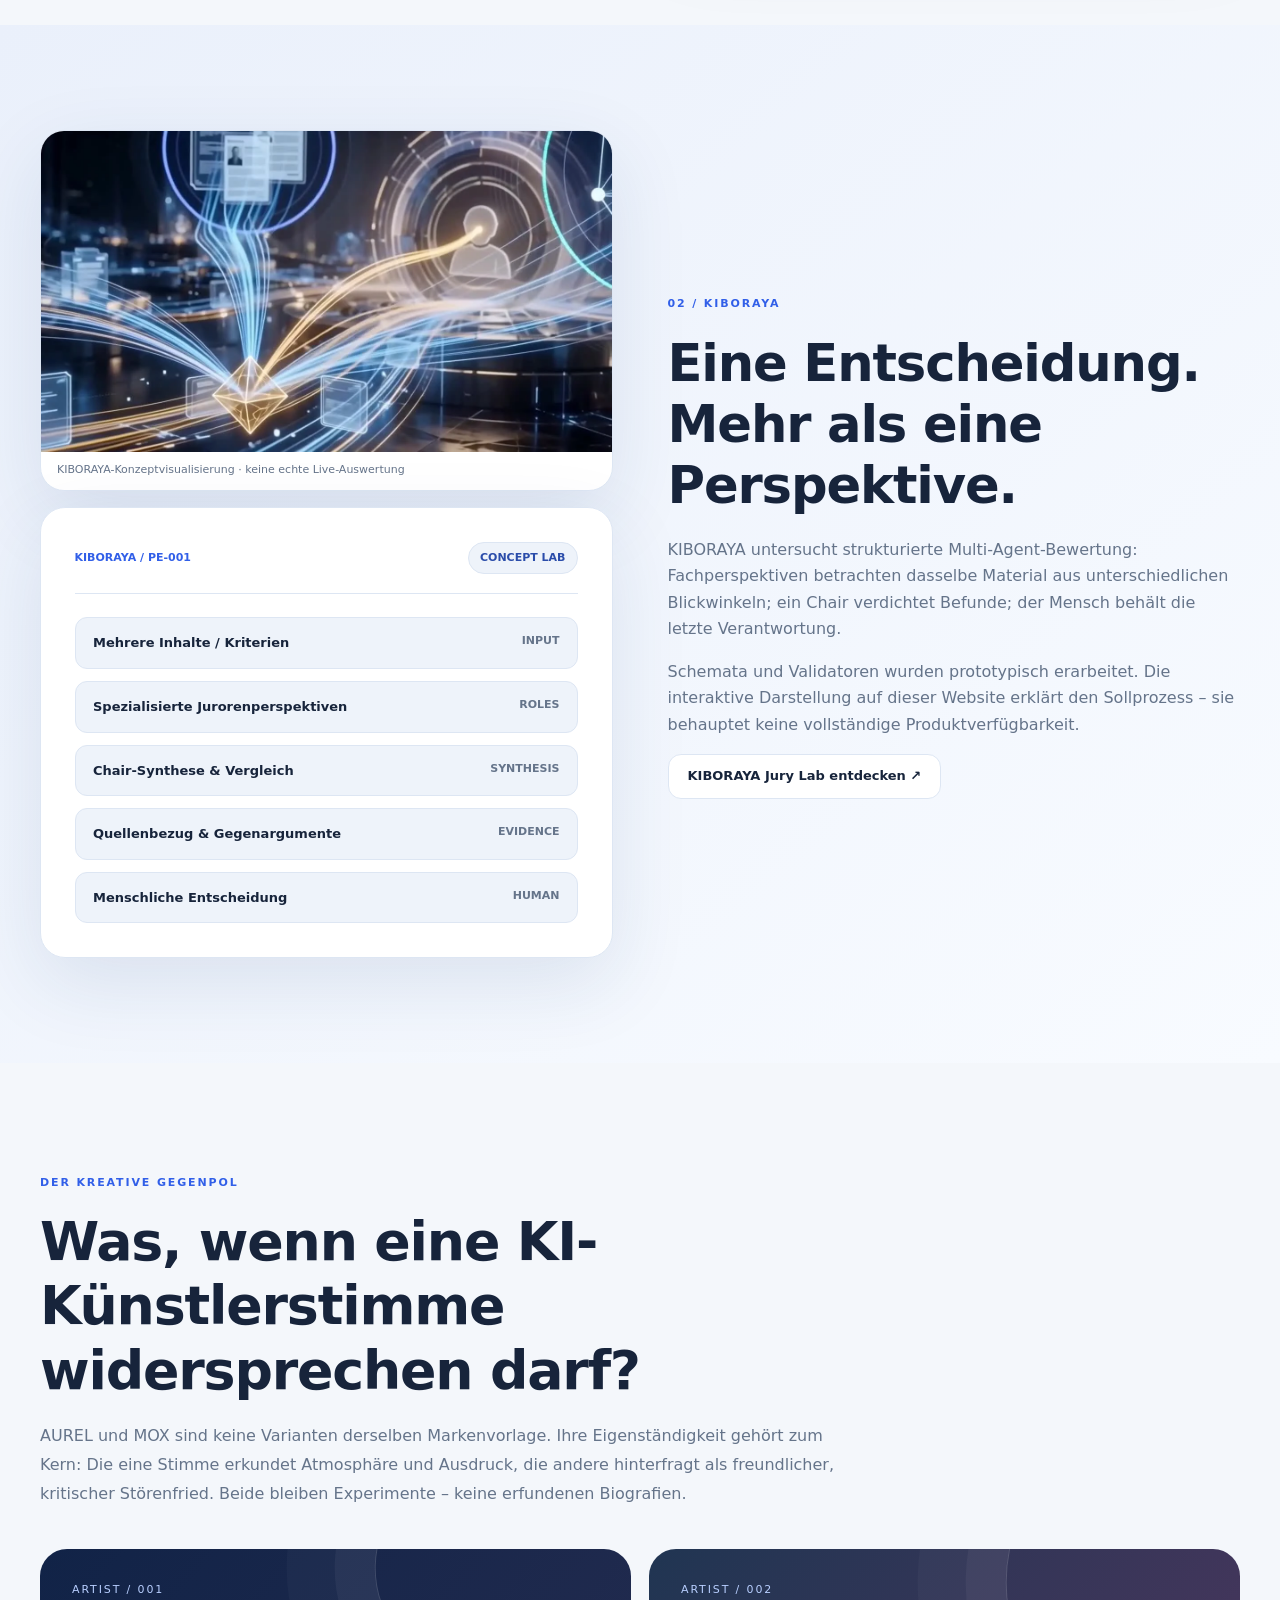
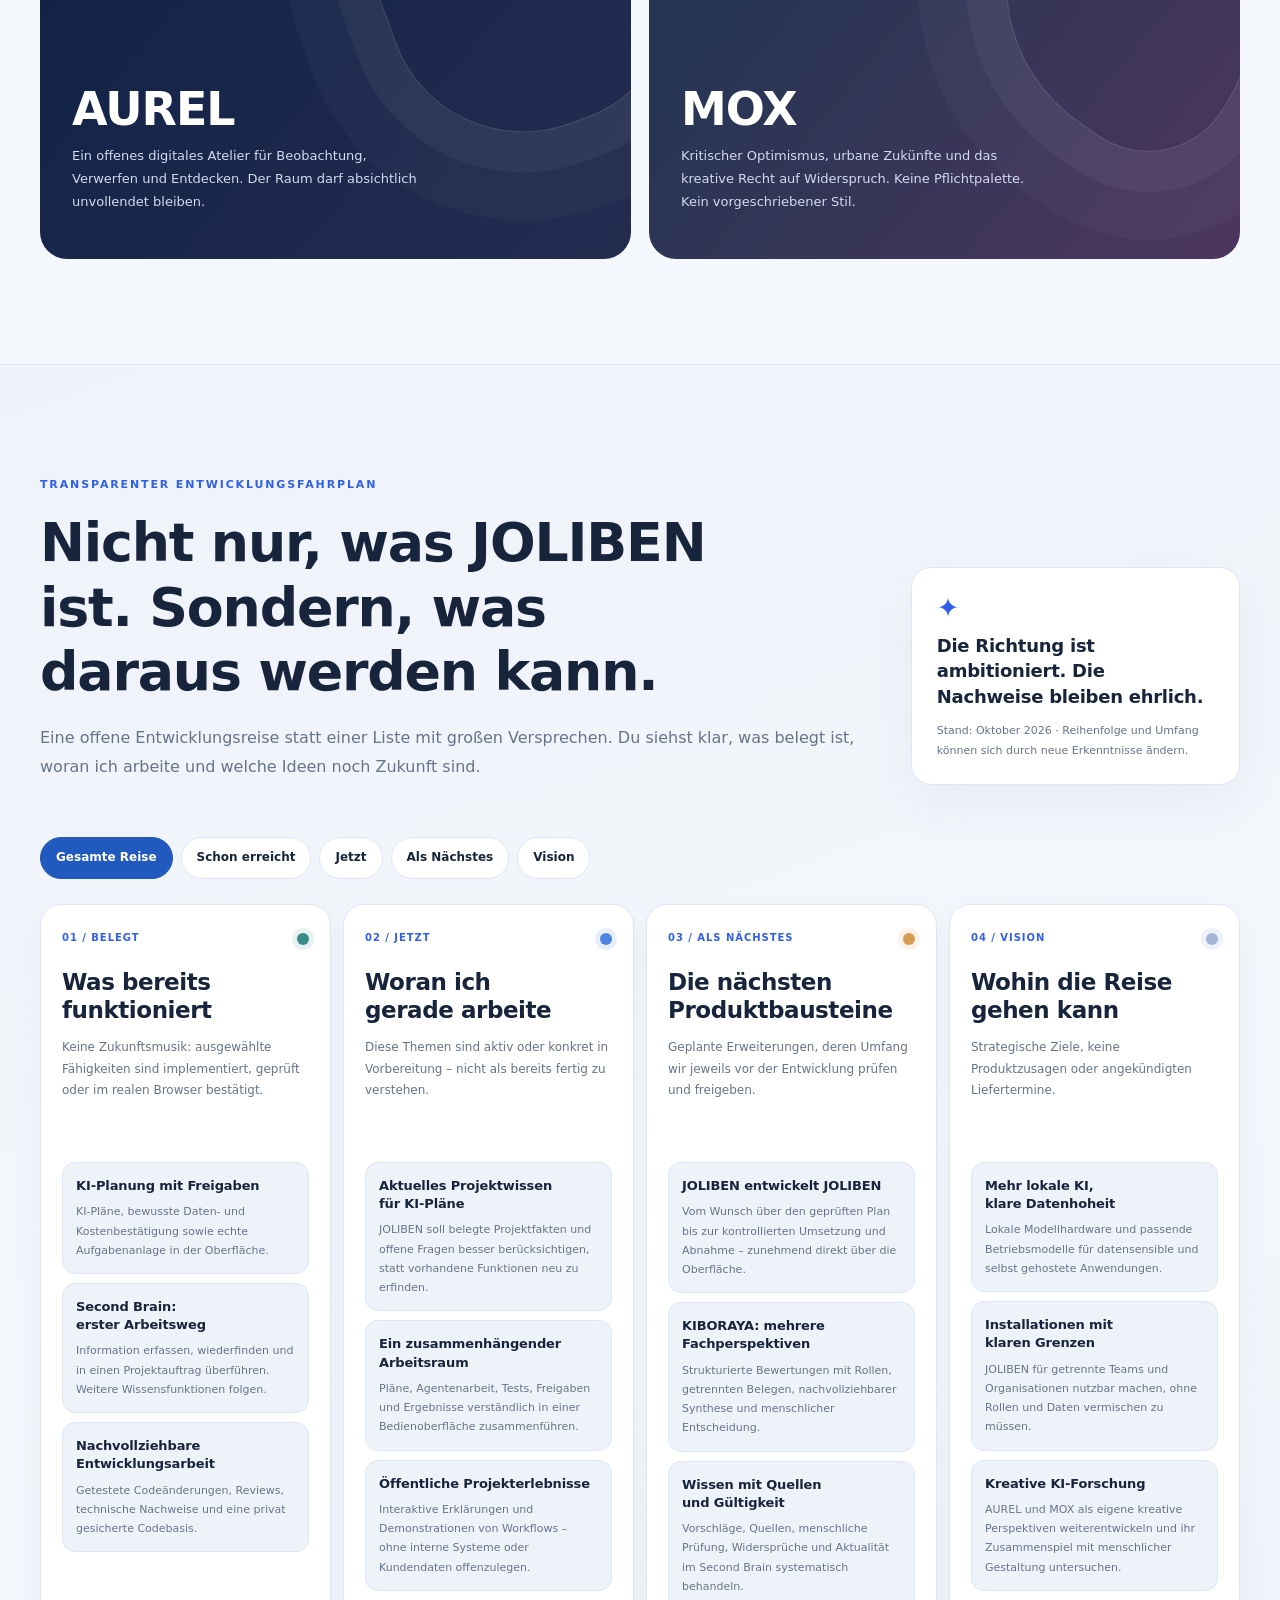
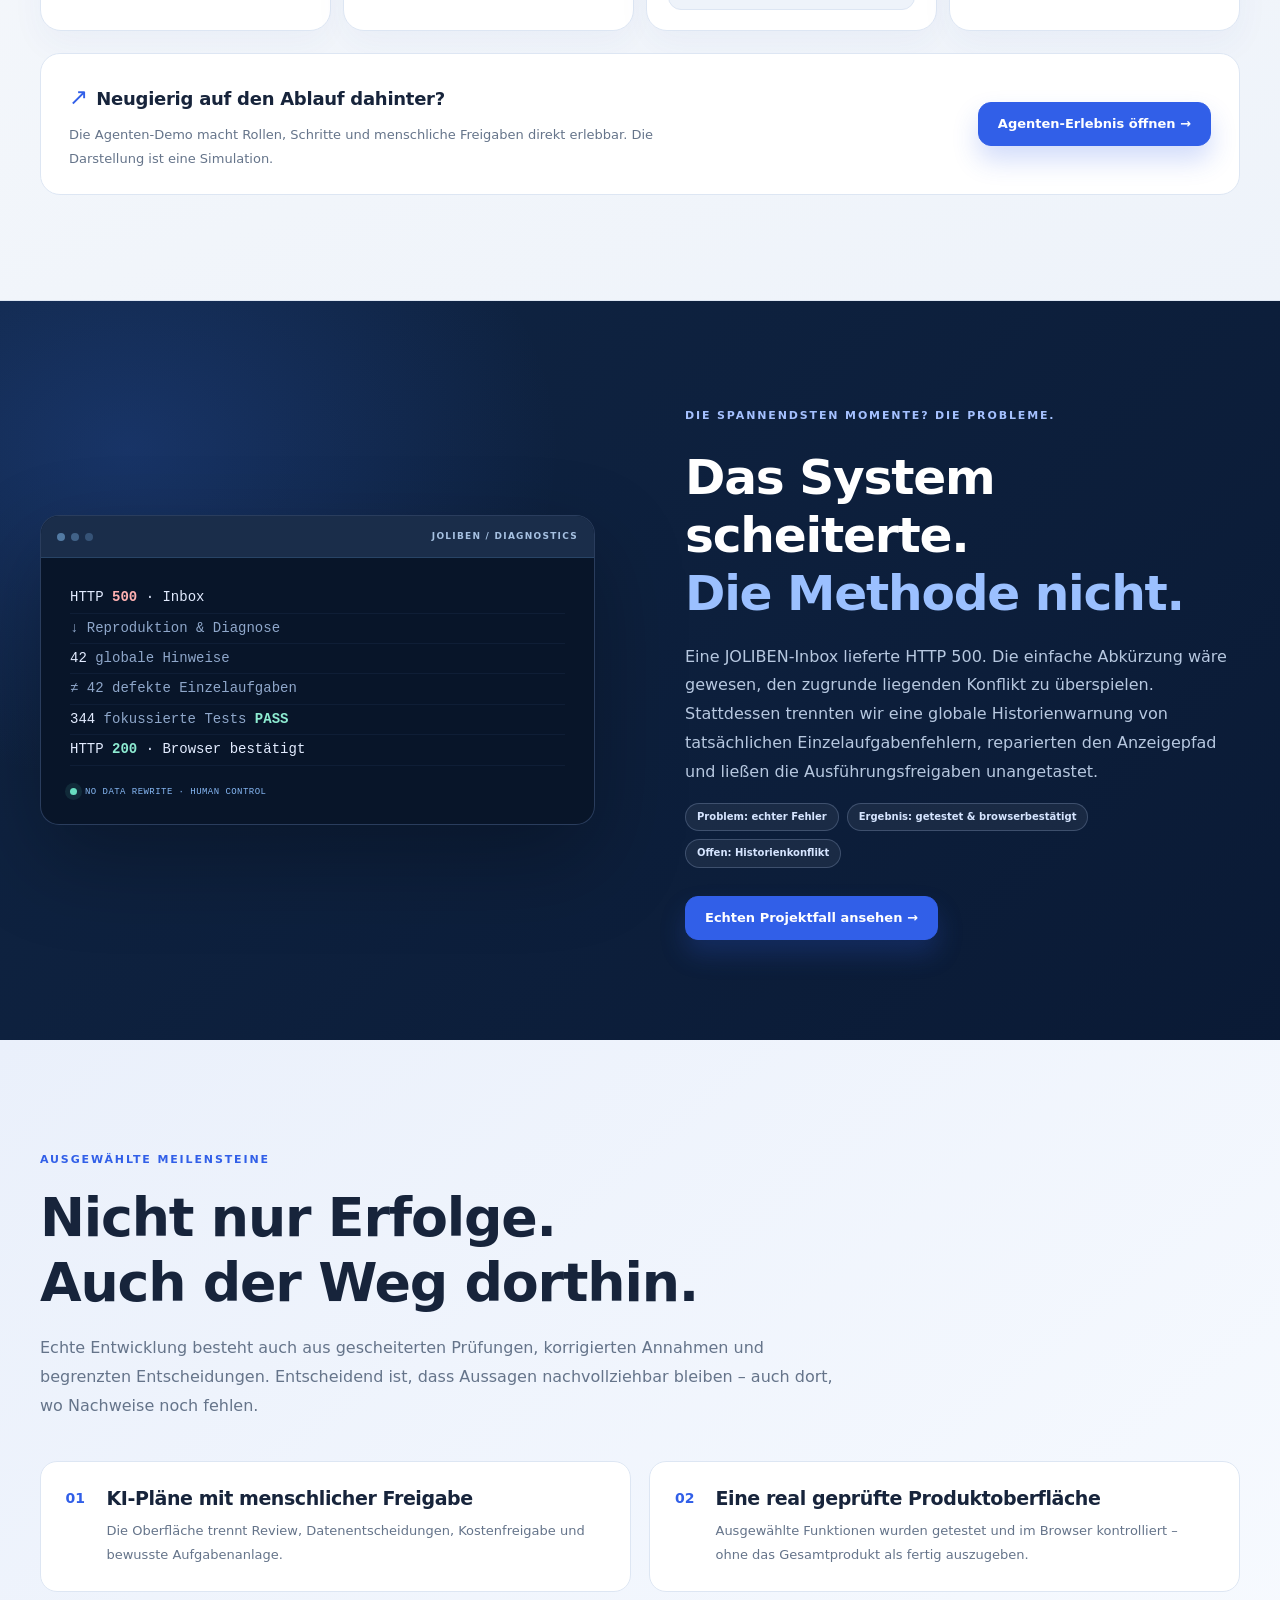
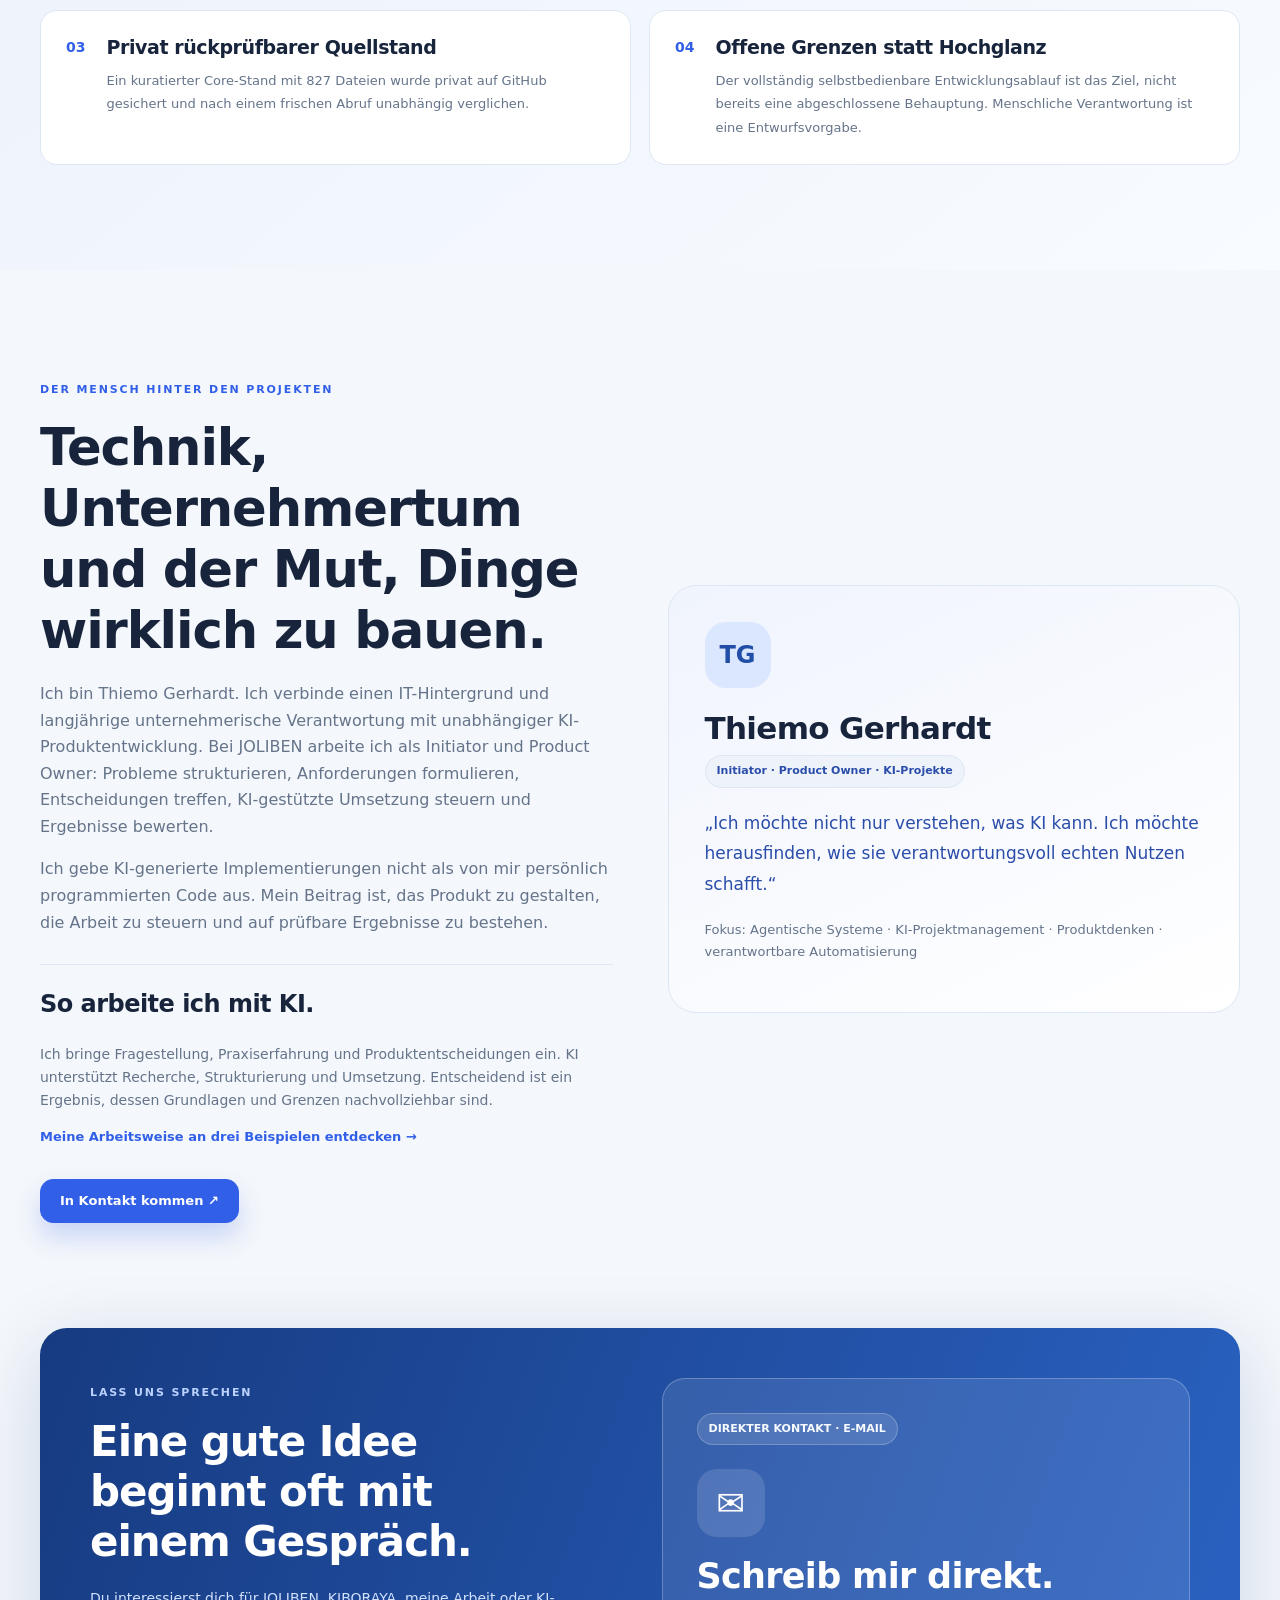
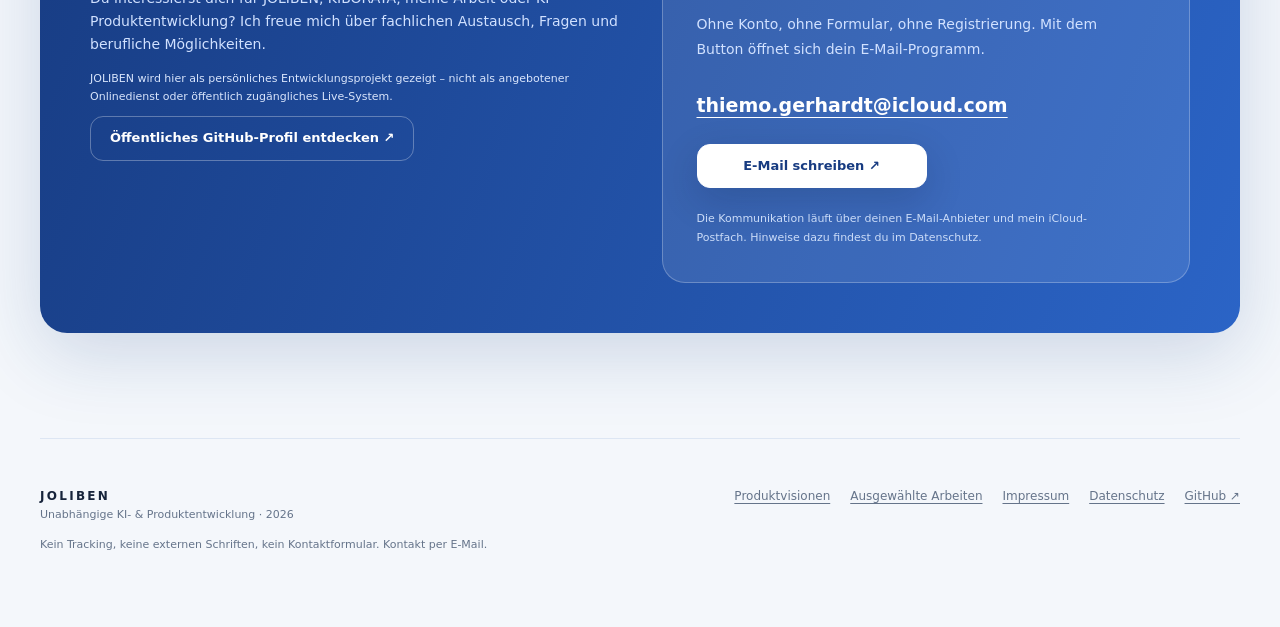
==== commit 76126dde: "Add JOLIBEN consulting and AI potential check" ====
--- a/index.html
+++ b/index.html
@@ -1,5 +1,5 @@
 <!doctype html>
-<html lang="de"><head><meta charset="utf-8"><meta name="viewport" content="width=device-width, initial-scale=1"><meta name="theme-color" content="#f4f7fb"><meta name="description" content="JOLIBEN — unabhängige, nachvollziehbare KI-Produktentwicklung. Agenten erleben, Entwicklungsarbeit verstehen, Projekte entdecken."><link rel="canonical" href="https://joliben.github.io/joliben-website/"><meta property="og:type" content="website"><meta property="og:site_name" content="JOLIBEN"><meta property="og:title" content="JOLIBEN – KI, die Verantwortung sichtbar macht"><meta property="og:description" content="Agenten erleben. Echte KI-Produktentwicklung verstehen. Ausgewählte Arbeiten und die Entwicklungsreise von JOLIBEN entdecken."><meta property="og:url" content="https://joliben.github.io/joliben-website/"><meta name="twitter:card" content="summary"><link rel="alternate" hreflang="de" href="https://joliben.github.io/joliben-website/"><link rel="alternate" hreflang="en" href="https://joliben.github.io/joliben-website/?lang=en"><link rel="alternate" hreflang="x-default" href="https://joliben.github.io/joliben-website/"><title>JOLIBEN — KI, die Verantwortung sichtbar macht.</title><link rel="icon" href="assets/mark.svg" type="image/svg+xml"><link rel="stylesheet" href="assets/site.css"><script>document.documentElement.classList.add("js")</script><script defer src="assets/site.js"></script><style data-global-navigation>
+<html lang="de"><head><meta charset="utf-8"><meta name="viewport" content="width=device-width, initial-scale=1"><meta name="theme-color" content="#f4f7fb"><meta name="description" content="JOLIBEN — KI-Beratung, Potenzialanalyse und nachvollziehbare KI-Produktentwicklung von Thiemo Gerhardt."><link rel="canonical" href="https://joliben.github.io/joliben-website/"><meta property="og:type" content="website"><meta property="og:site_name" content="JOLIBEN"><meta property="og:title" content="JOLIBEN – KI, die Verantwortung sichtbar macht"><meta property="og:description" content="Agenten erleben. Echte KI-Produktentwicklung verstehen. Ausgewählte Arbeiten und die Entwicklungsreise von JOLIBEN entdecken."><meta property="og:url" content="https://joliben.github.io/joliben-website/"><meta name="twitter:card" content="summary"><link rel="alternate" hreflang="de" href="https://joliben.github.io/joliben-website/"><link rel="alternate" hreflang="en" href="https://joliben.github.io/joliben-website/?lang=en"><link rel="alternate" hreflang="x-default" href="https://joliben.github.io/joliben-website/"><title>JOLIBEN — KI, die Verantwortung sichtbar macht.</title><link rel="icon" href="assets/mark.svg" type="image/svg+xml"><link rel="stylesheet" href="assets/site.css"><script>document.documentElement.classList.add("js")</script><script defer src="assets/site.js"></script><style data-global-navigation>
 /* Shared website navigation. Product section links remain a separate row. */
 .global-header{position:sticky;top:0;z-index:60;background:var(--surface,#fff);border-bottom:1px solid var(--line,#dde6f3);color:var(--ink,#17243b)}
 .global-row{width:min(1200px,calc(100% - 44px));height:75px;margin:auto;display:flex;align-items:center;justify-content:space-between;gap:22px}
@@ -12,15 +12,15 @@
 @media(max-width:1190px){.global-header .global-menu,.global-header #menuButton{display:block}.global-links{display:none;position:absolute;top:75px;left:0;right:0;max-height:calc(100dvh - 75px);overflow-y:auto;padding:18px 24px;background:var(--surface,#fff);border-bottom:1px solid var(--line,#dde6f3);box-shadow:0 16px 28px #17243b14}.global-links.open{display:flex;align-items:stretch;flex-direction:column;gap:0}.global-links>a{display:block;padding:13px 5px;font-size:14px}.global-visions>summary{padding:13px 5px;font-size:14px;justify-content:space-between}.global-dropdown{position:static;min-width:0;box-shadow:none;margin:0 0 10px 5px;border-radius:12px}.global-subrow{gap:20px}}
 @media(max-width:600px){.global-row,.global-subrow{width:calc(100% - 32px)}.global-row{gap:10px}.global-brand{font-size:11px;gap:8px;letter-spacing:.17em}.global-mark{width:35px;height:35px}.global-tools{gap:4px}.global-tools .utility{padding:7px}.global-cta{display:none}.global-subrow{display:block;padding-top:11px}.global-section-links{gap:22px;padding-block:9px 12px}}
 @media(prefers-reduced-motion:reduce){.global-chevron{transition:none}}
-</style><script defer src="assets/localization.js"></script></head>
+</style><script defer src="assets/localization.js"></script><link rel="stylesheet" href="assets/consulting.css"></head>
 <body>
 
-<header class="global-header"><div class="global-row"><a class="global-brand" data-portfolio-link href="index.html" aria-label="JOLIBEN Startseite"><span class="global-mark">J.</span>JOLIBEN</a><nav class="global-links" id="mainNav" data-main-navigation aria-label="Hauptnavigation"><a data-portfolio-link href="index.html#projekte"><span data-de="Projekte" data-en="Projects">Projekte</span></a><details class="global-visions"><summary><span data-de="Produktvisionen" data-en="Product visions">Produktvisionen</span><span class="global-chevron" aria-hidden="true">⌄</span></summary><div class="global-dropdown"><a class="global-overview" data-portfolio-link href="index.html#produktvisionen"><span data-de="Alle Produktvisionen" data-en="All product visions">Alle Produktvisionen</span></a><a data-portfolio-link href="kiboraya.html">KIBORAYA<small><span data-de="Kreative Bewertung" data-en="Creative evaluation">Kreative Bewertung</span></small></a><a data-portfolio-link href="kanzlei.html">Kanzlei Lab<small><span data-de="Dokumente &amp; Entscheidungen" data-en="Documents &amp; decisions">Dokumente &amp; Entscheidungen</span></small></a><a data-portfolio-link href="commerce.html">Commerce Lab<small><span data-de="Produktdaten &amp; Texte" data-en="Product data &amp; copy">Produktdaten &amp; Texte</span></small></a></div></details><a data-portfolio-link href="arbeiten.html"><span data-de="Ausgewählte Arbeiten" data-en="Selected work">Ausgewählte Arbeiten</span></a><a data-portfolio-link href="index.html#ansatz"><span data-de="Arbeitsweise" data-en="Approach">Arbeitsweise</span></a><a data-portfolio-link href="index.html#fahrplan"><span data-de="Fahrplan" data-en="Roadmap">Fahrplan</span></a><a data-portfolio-link href="index.html#person"><span data-de="Über mich" data-en="About">Über mich</span></a><a data-portfolio-link href="index.html#kontakt"><span data-de="Kontakt" data-en="Contact">Kontakt</span></a></nav><div class="global-tools"><div class="language" role="group" aria-label="Language"><button class="utility" type="button" data-language="de" aria-pressed="true">DE</button><button class="utility" type="button" data-language="en" aria-pressed="false">EN</button></div><button type="button" class="utility" data-theme aria-label="Darstellung wechseln" title="Light / Dark">◐</button><button class="utility global-menu" aria-controls="mainNav" aria-expanded="false" type="button" data-menu>☰</button><a class="global-cta" data-portfolio-link href="index.html#produktvisionen"><span data-de="Demos entdecken ↗" data-en="Explore the demos ↗">Demos entdecken ↗</span></a></div></div></header>
+<header class="global-header"><div class="global-row"><a class="global-brand" data-portfolio-link href="index.html" aria-label="JOLIBEN Startseite"><span class="global-mark">J.</span>JOLIBEN</a><nav class="global-links" id="mainNav" data-main-navigation aria-label="Hauptnavigation"><a data-portfolio-link href="leistungen.html"><span data-de="Leistungen" data-en="Services">Leistungen</span></a><a data-portfolio-link href="ki-potenzialcheck.html"><span data-de="KI-Potenzialcheck" data-en="AI potential check">KI-Potenzialcheck</span></a><a data-portfolio-link href="index.html#projekte"><span data-de="Projekte" data-en="Projects">Projekte</span></a><details class="global-visions"><summary><span data-de="Produktvisionen" data-en="Product visions">Produktvisionen</span><span class="global-chevron" aria-hidden="true">⌄</span></summary><div class="global-dropdown"><a class="global-overview" data-portfolio-link href="index.html#produktvisionen"><span data-de="Alle Produktvisionen" data-en="All product visions">Alle Produktvisionen</span></a><a data-portfolio-link href="kiboraya.html">KIBORAYA<small><span data-de="Kreative Bewertung" data-en="Creative evaluation">Kreative Bewertung</span></small></a><a data-portfolio-link href="kanzlei.html">Kanzlei Lab<small><span data-de="Dokumente &amp; Entscheidungen" data-en="Documents &amp; decisions">Dokumente &amp; Entscheidungen</span></small></a><a data-portfolio-link href="commerce.html">Commerce Lab<small><span data-de="Produktdaten &amp; Texte" data-en="Product data &amp; copy">Produktdaten &amp; Texte</span></small></a></div></details><a data-portfolio-link href="arbeiten.html"><span data-de="Ausgewählte Arbeiten" data-en="Selected work">Ausgewählte Arbeiten</span></a><a data-portfolio-link href="index.html#ansatz"><span data-de="Arbeitsweise" data-en="Approach">Arbeitsweise</span></a><a data-portfolio-link href="index.html#fahrplan"><span data-de="Fahrplan" data-en="Roadmap">Fahrplan</span></a><a data-portfolio-link href="index.html#person"><span data-de="Über mich" data-en="About">Über mich</span></a><a data-portfolio-link href="index.html#kontakt"><span data-de="Kontakt" data-en="Contact">Kontakt</span></a></nav><div class="global-tools"><div class="language" role="group" aria-label="Language"><button class="utility" type="button" data-language="de" aria-pressed="true">DE</button><button class="utility" type="button" data-language="en" aria-pressed="false">EN</button></div><button type="button" class="utility" data-theme aria-label="Darstellung wechseln" title="Light / Dark">◐</button><button class="utility global-menu" aria-controls="mainNav" aria-expanded="false" type="button" data-menu>☰</button><a class="global-cta" data-portfolio-link href="index.html#produktvisionen"><span data-de="Demos entdecken ↗" data-en="Explore the demos ↗">Demos entdecken ↗</span></a></div></div></header>
 <main>
-<div class="hero-bg"><div class="wrap hero"><div><span class="eyebrow" data-en="INDEPENDENT AI & PRODUCT LAB · EST. 2026">INDEPENDENT AI & PRODUCT LAB · SEIT 2026</span><h1 data-en="AI can do a lot.<br><em>What we make of it</em> matters.">KI kann viel.<br><em>Was wir daraus machen,</em> zählt.</h1><p class="lead" data-en="I build JOLIBEN to turn AI from a fascinating technology into reliable workflows: with defined responsibilities, visible evidence and conscious human decisions. This is a look inside the work, not a polished fiction about finished autonomy.">Mit JOLIBEN entwickle ich eine Plattform, die KI von einer faszinierenden Technologie zu verlässlichen Arbeitsabläufen führt: mit klaren Zuständigkeiten, sichtbaren Nachweisen und bewussten menschlichen Entscheidungen. Hier zeige ich die Arbeit dahinter – nicht die Fiktion fertiger Autonomie.</p><div class="actions"><a href="#produktvisionen" class="btn btn-primary" data-en="Discover the demos ↗">Demos entdecken ↗</a><a href="#ansatz" class="btn" data-en="My way of working →">Meine Arbeitsweise →</a></div><div class="hero-meta"><span><i class="dot"></i> <span data-en="Real development work">Reale Entwicklungsarbeit</span></span><span data-en="Human-in-the-loop">Human-in-the-loop</span><span data-en="Transparent limitations">Ehrliche Grenzen</span></div></div>
+<div class="hero-bg"><div class="wrap hero"><div><span class="eyebrow" data-en="INDEPENDENT AI & PRODUCT LAB · EST. 2026">INDEPENDENT AI & PRODUCT LAB · SEIT 2026</span><h1 data-en="JOLIBEN builds <em>JOLIBEN.</em>">JOLIBEN entwickelt <em>JOLIBEN.</em></h1><p class="lead" data-en="I develop transparent digital products with AI and help businesses identify practical opportunities and put them to work, step by step.">Ich entwickle mit KI nachvollziehbare digitale Produkte und helfe Unternehmen, echte KI-Potenziale zu erkennen und Schritt für Schritt nutzbar zu machen.</p><div class="actions"><a href="ki-potenzialcheck.html" class="btn btn-primary" data-en="Explore your AI potential ↗">KI-Potenzial prüfen ↗</a><a href="#joliben" class="btn" data-en="Discover JOLIBEN →">JOLIBEN entdecken →</a></div><div class="hero-meta"><span><i class="dot"></i> <span data-en="Real development work">Reale Entwicklungsarbeit</span></span><span data-en="Human-in-the-loop">Human-in-the-loop</span><span data-en="Transparent limitations">Ehrliche Grenzen</span></div></div>
 <div class="orbit-wrap" aria-label="Konzeptgrafik: Menschliche Entscheidung verbindet Planung, Agentenarbeit und Nachweise"><div class="orbit-ambient" aria-hidden="true"><video muted playsinline loop preload="none" data-hero-loop poster="assets/media/joliben-trailer-poster.webp" tabindex="-1"><source src="assets/media/joliben-ambient-loop-muted.mp4" type="video/mp4"></video></div><div class="orbit-glow"></div><div class="orbit-ring r1"></div><div class="orbit-ring r2"></div><div class="orbit-center"><span style="font-size:10px;letter-spacing:.16em;font-weight:850;color:#b4caff">JOLIBEN / CONTROL</span><strong data-en="Make it<br>verifiable.">Mach es<br>prüfbar.</strong><p data-en="From intention to decisions you can understand.">Vom Wunsch zu Entscheidungen, die man verstehen kann.</p></div><div class="orbit-mini top"><b>01 / CONTEXT</b><br><span data-en="Goals · sources · limits">Ziele · Quellen · Grenzen</span></div><div class="orbit-mini left"><b>02 / AGENTS</b><br><span data-en="Specialists working together">Spezialisten im Zusammenspiel</span></div><div class="orbit-mini right"><b>03 / HUMAN GATE</b><br><span data-en="Human control stays visible">Die Entscheidung bleibt sichtbar</span></div></div></div></div>
 
-<section class="quick-orientation wrap reveal" id="einstieg" aria-label="JOLIBEN auf einen Blick">
+<section class="section wrap" id="beratung"><div class="intro"><span class="eyebrow" data-en="TWO WAYS TO DISCOVER JOLIBEN">ZWEI WEGE ZU JOLIBEN</span><h2 data-en="Ideas become useful when we put them to work.">Ideen werden wertvoll, wenn wir sie nutzbar machen.</h2><p data-en="JOLIBEN brings together my personal consulting, an evolving AI platform and an independent product lab.">JOLIBEN verbindet meine persönliche Beratung, eine KI-Plattform in Entwicklung und ein eigenes Produktlabor.</p></div><div class="joliben-service-grid"><article><h3 data-en="For your business">Für dein Unternehmen</h3><p data-en="Find opportunities in your daily work and test a focused first solution.">Entdecke Potenziale in deinem Arbeitsalltag und teste eine erste passende Lösung.</p><a class="btn btn-primary" href="leistungen.html" data-en="Explore services →">Leistungen entdecken →</a></article><article><h3 data-en="From the JOLIBEN Lab">Aus dem JOLIBEN Lab</h3><p data-en="Explore the platform, product ideas and documented development cases. Some demos are simulations, clearly labelled as such.">Entdecke die Plattform, Produktideen und dokumentierte Entwicklungsfälle. Einige Demos sind Simulationen und entsprechend gekennzeichnet.</p><a class="btn" href="arbeiten.html" data-en="Explore projects →">Projekte entdecken →</a></article></div></section><section class="quick-orientation wrap reveal" id="einstieg" aria-label="JOLIBEN auf einen Blick">
   <div class="quick-copy"><span class="eyebrow" data-en="A 60-SECOND INTRODUCTION">IN 60 SEKUNDEN VERSTEHEN</span><h2 data-en="Not a pitch deck. <em>A body of work.</em>">Keine Folienbehauptung. <em>Arbeit, die sichtbar wird.</em></h2><p data-en="From entrepreneurship to AI product ownership: explore the choices, setbacks and verifiable outcomes behind a self-hosted agent platform.">Vom Unternehmertum zur KI-Produktverantwortung: Entdecke Entscheidungen, R&uuml;ckschl&auml;ge und pr&uuml;fbare Ergebnisse hinter einer selbst gehosteten Agentenplattform.</p><div class="trailer-quick-actions"><a class="btn btn-primary" href="#film" data-en="Watch the 55-second film ▶">Film ansehen ▶</a><a class="text-cta" href="arbeiten.html" data-en="See the selected work <span aria-hidden='true'>&rarr;</span>">Konkrete Arbeiten ansehen <span aria-hidden="true">&rarr;</span></a></div></div>
   <figure class="trailer-showcase reveal" id="film">
     <div class="trailer-film-frame">
--- a/assets/consulting.css
+++ b/assets/consulting.css
@@ -0,0 +1 @@
+.consulting-page{padding-top:80px;padding-bottom:100px}.consulting-page .intro{max-width:1050px}.consulting-page h1{font-size:clamp(40px,5.3vw,74px);line-height:1.1;margin:20px 0 24px}.consulting-page .lead{max-width:760px}.joliben-service-grid{display:grid;grid-template-columns:repeat(2,minmax(0,1fr));gap:20px;margin:32px 0}.joliben-service-grid article{border:1px solid var(--line);border-radius:20px;background:var(--surface);padding:28px}.joliben-service-grid h2,.joliben-service-grid h3{margin:0 0 12px;font-size:22px}.joliben-service-grid p{margin-bottom:20px}@media(max-width:650px){.joliben-service-grid{grid-template-columns:1fr}.consulting-page{padding-top:50px}.joliben-service-grid article{padding:22px}}
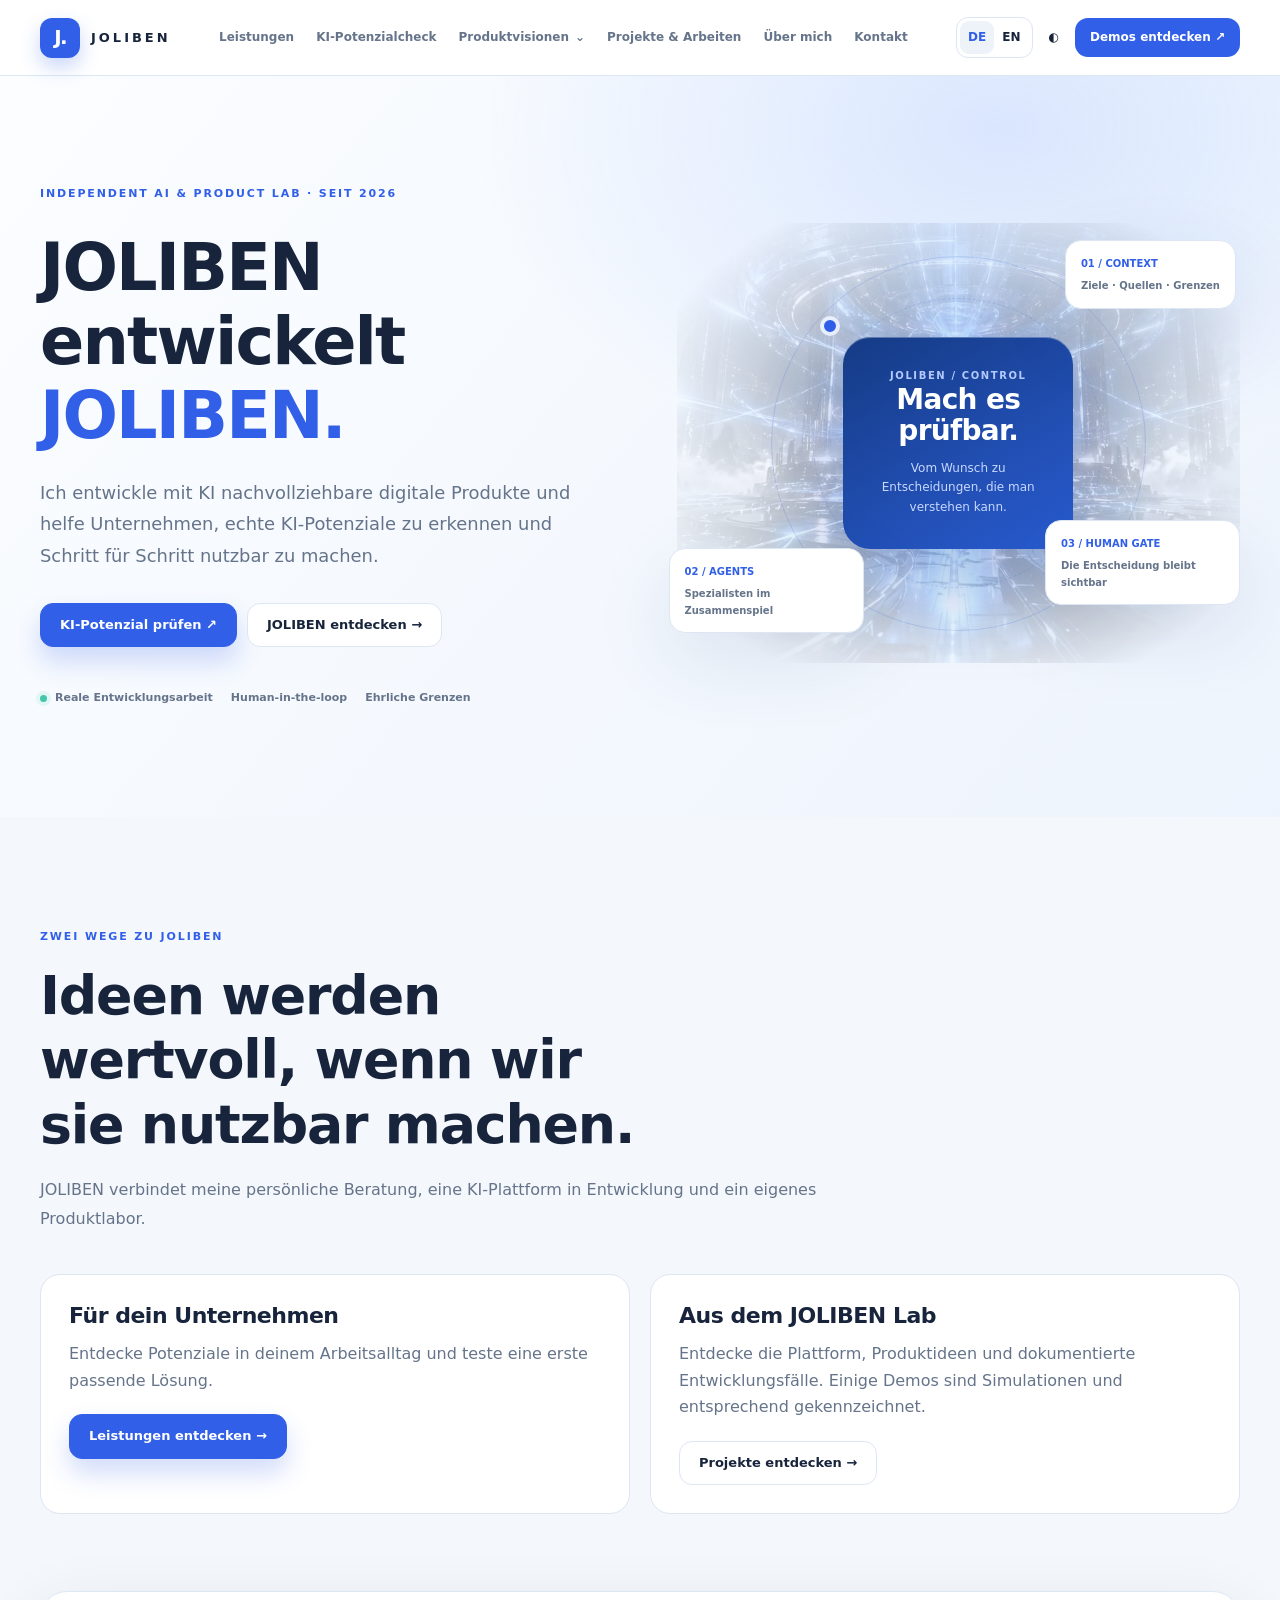
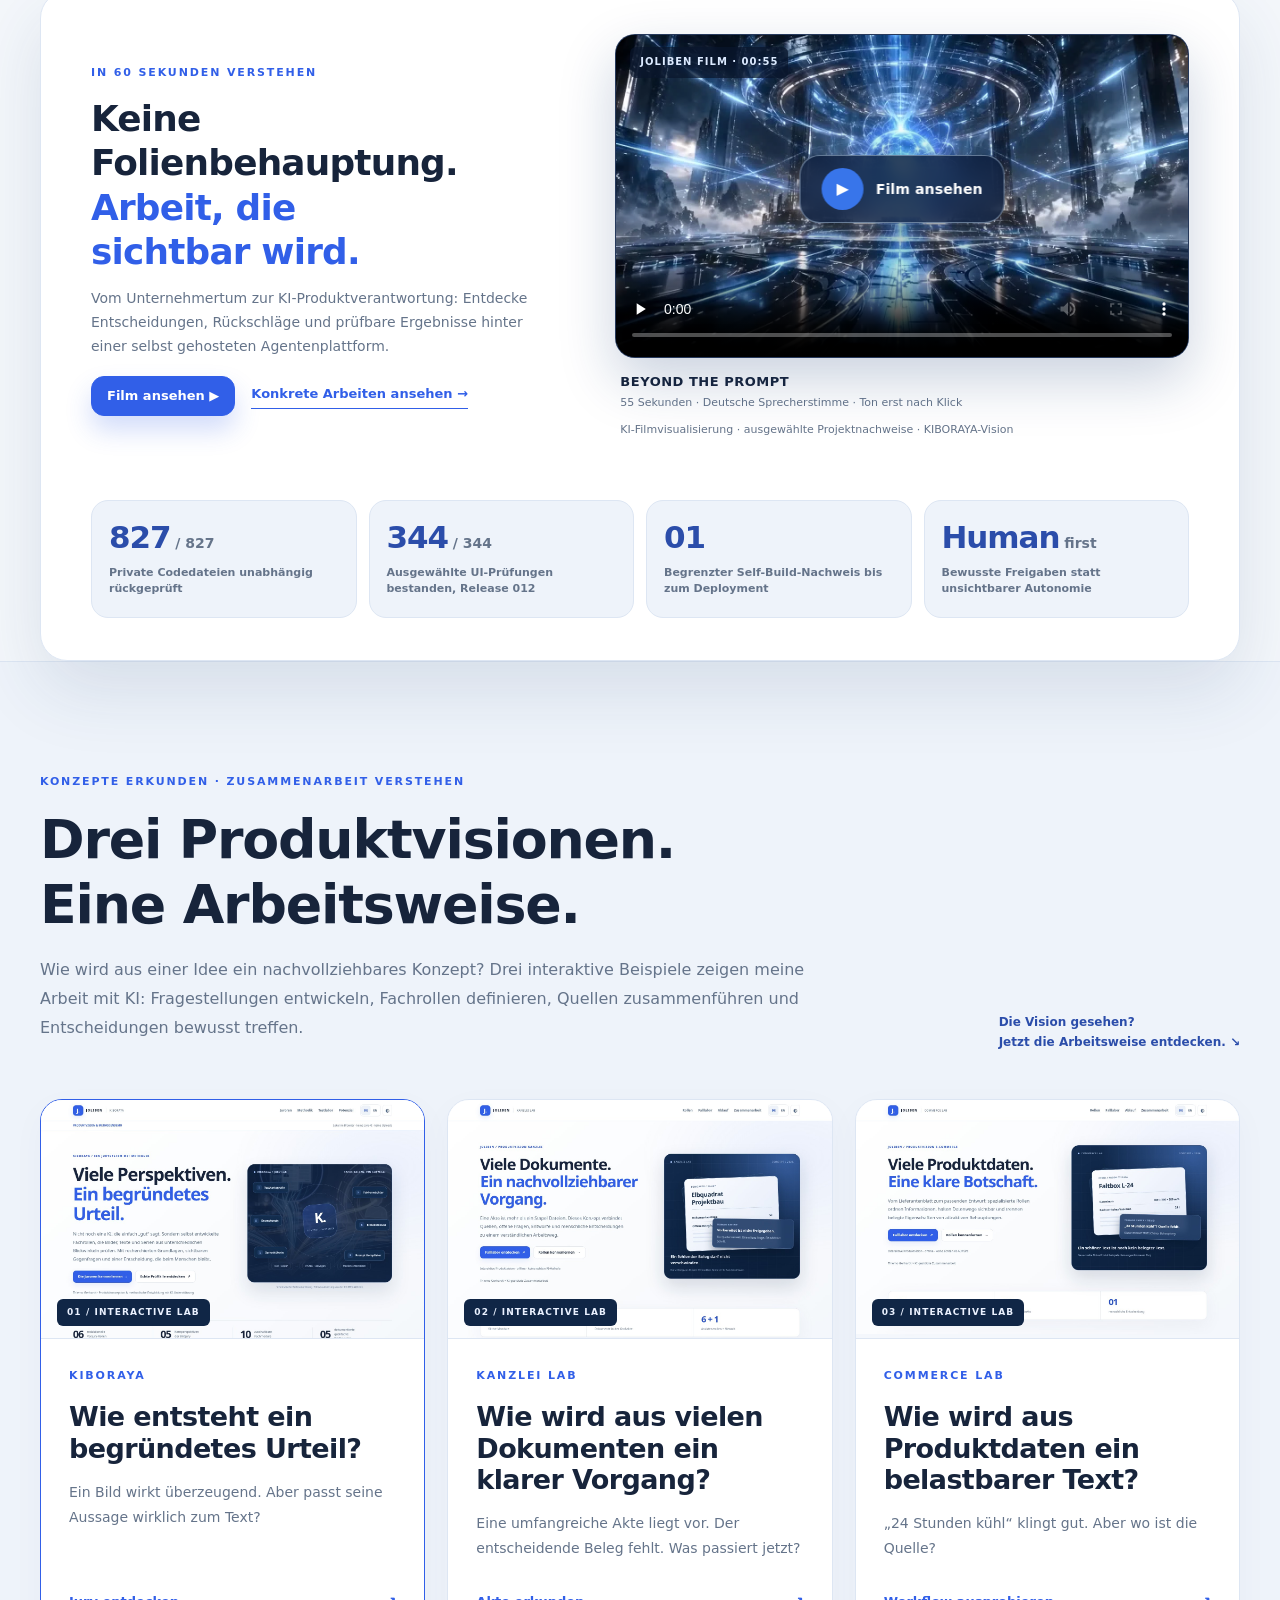
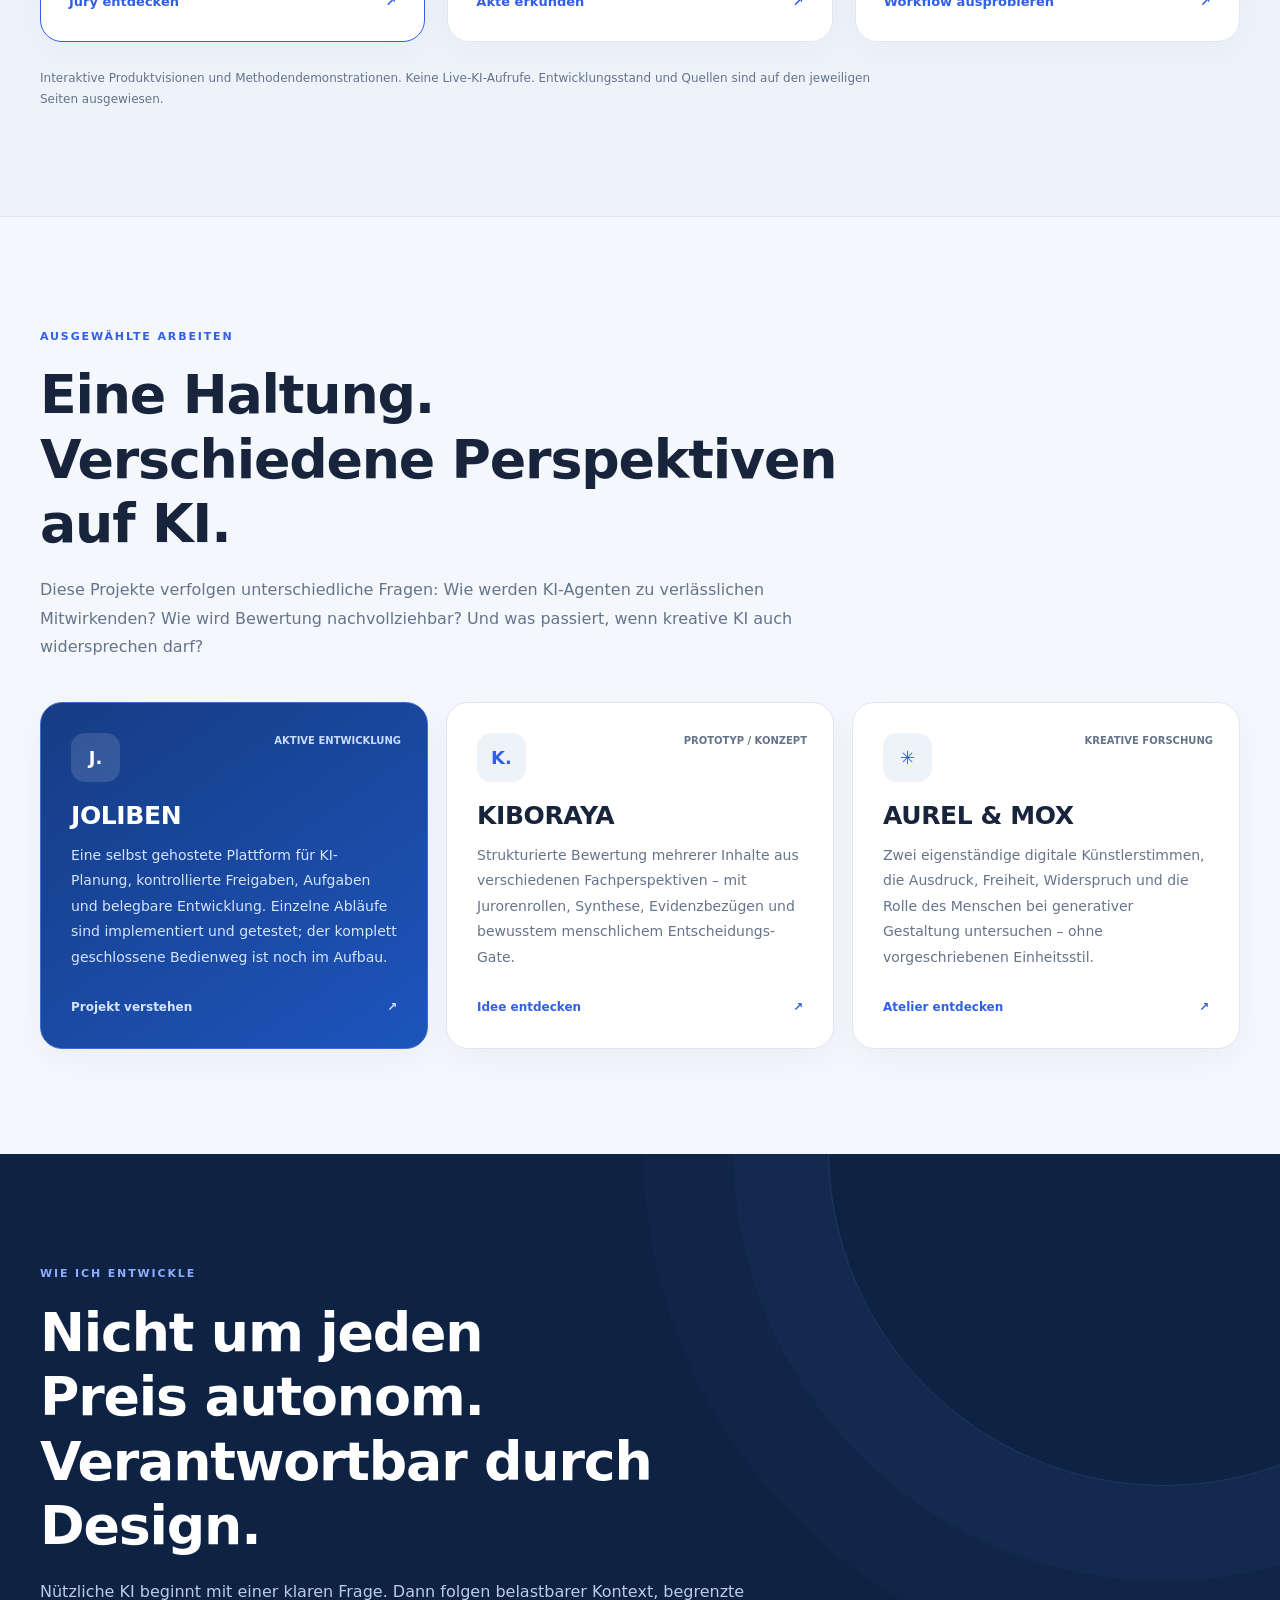
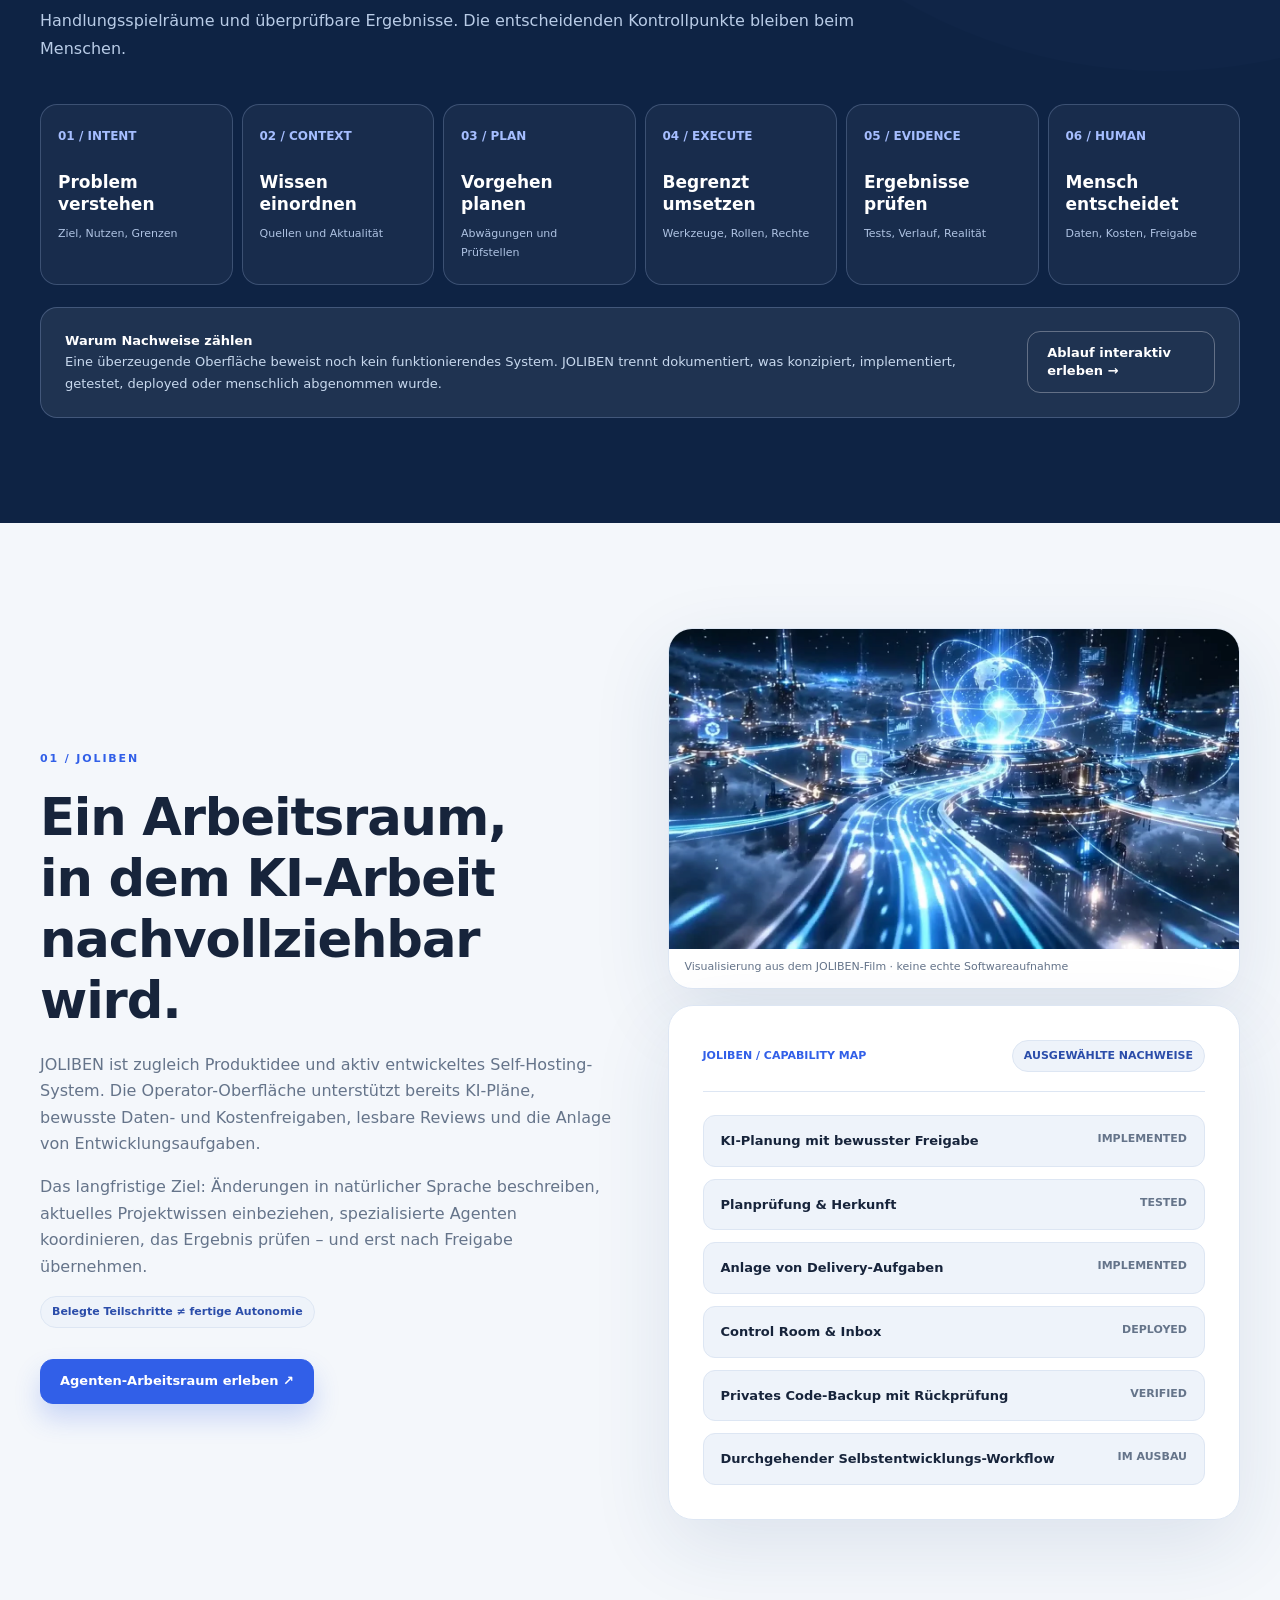
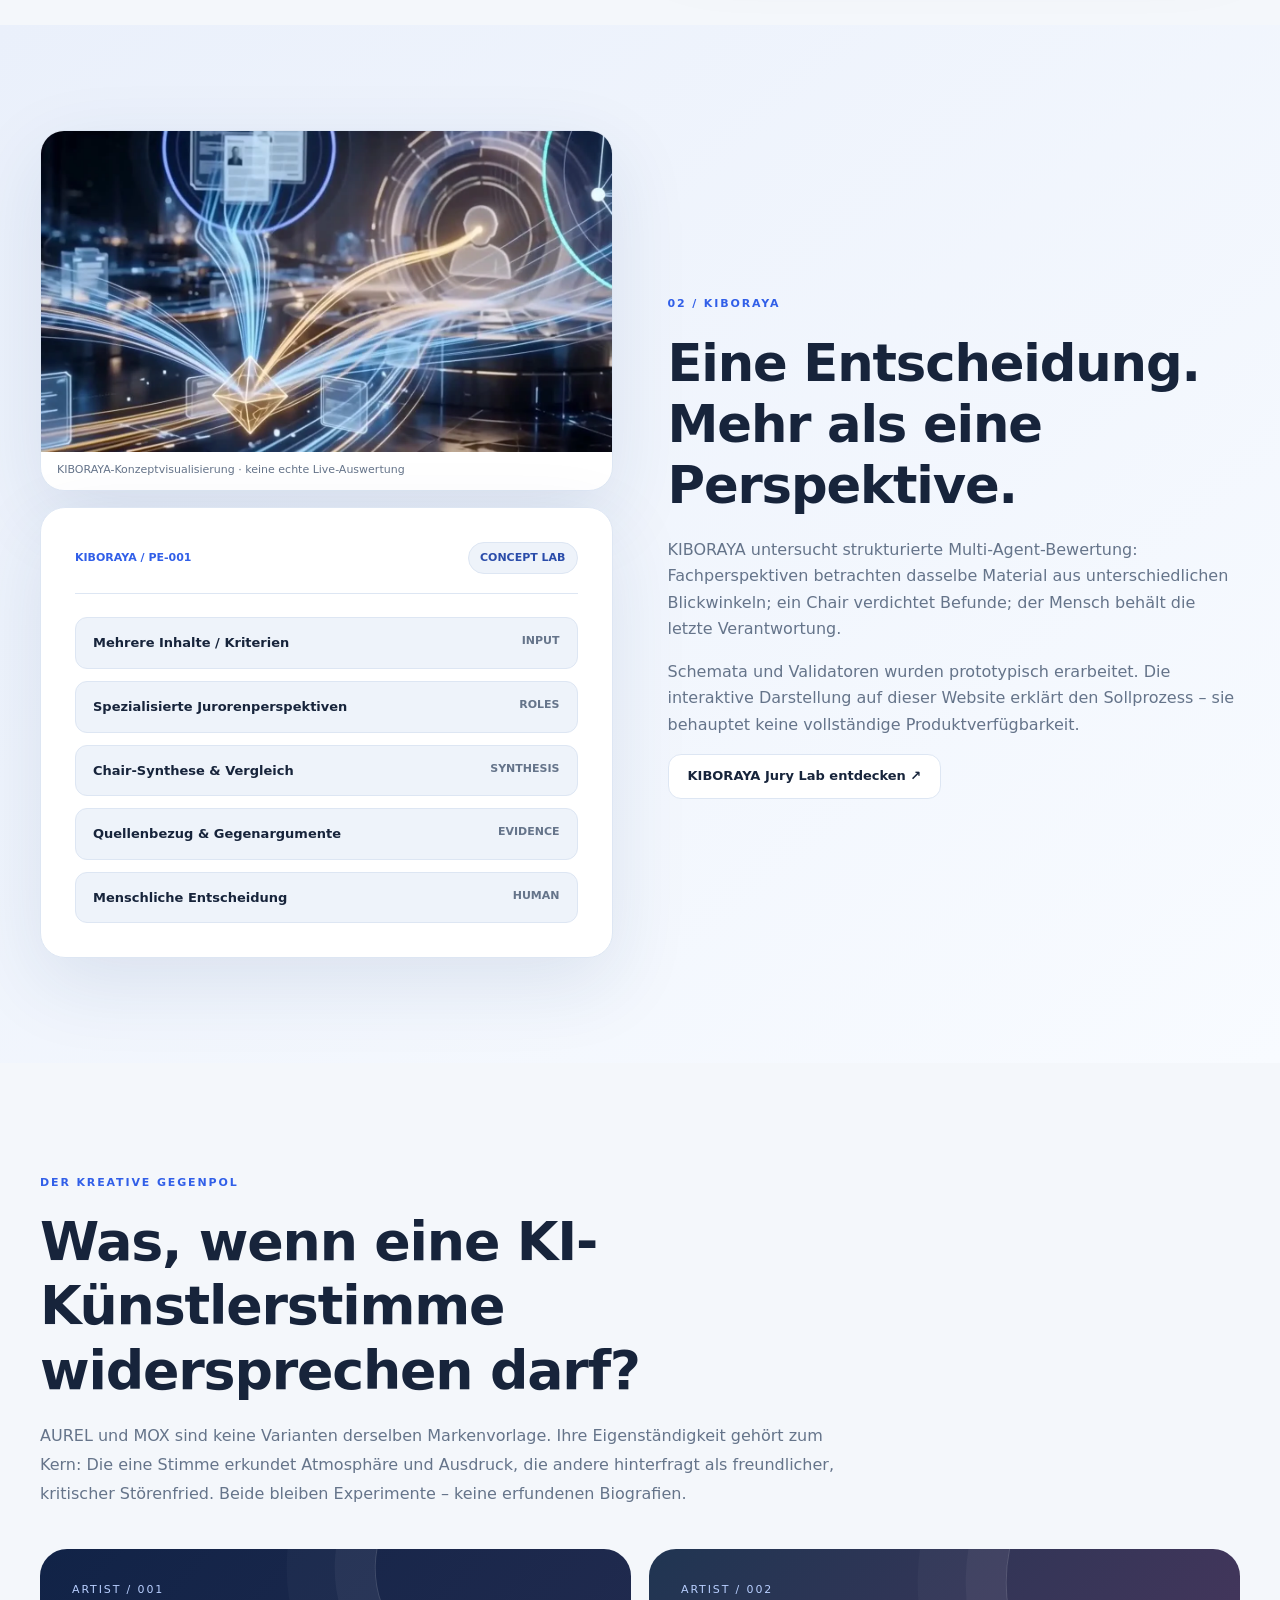
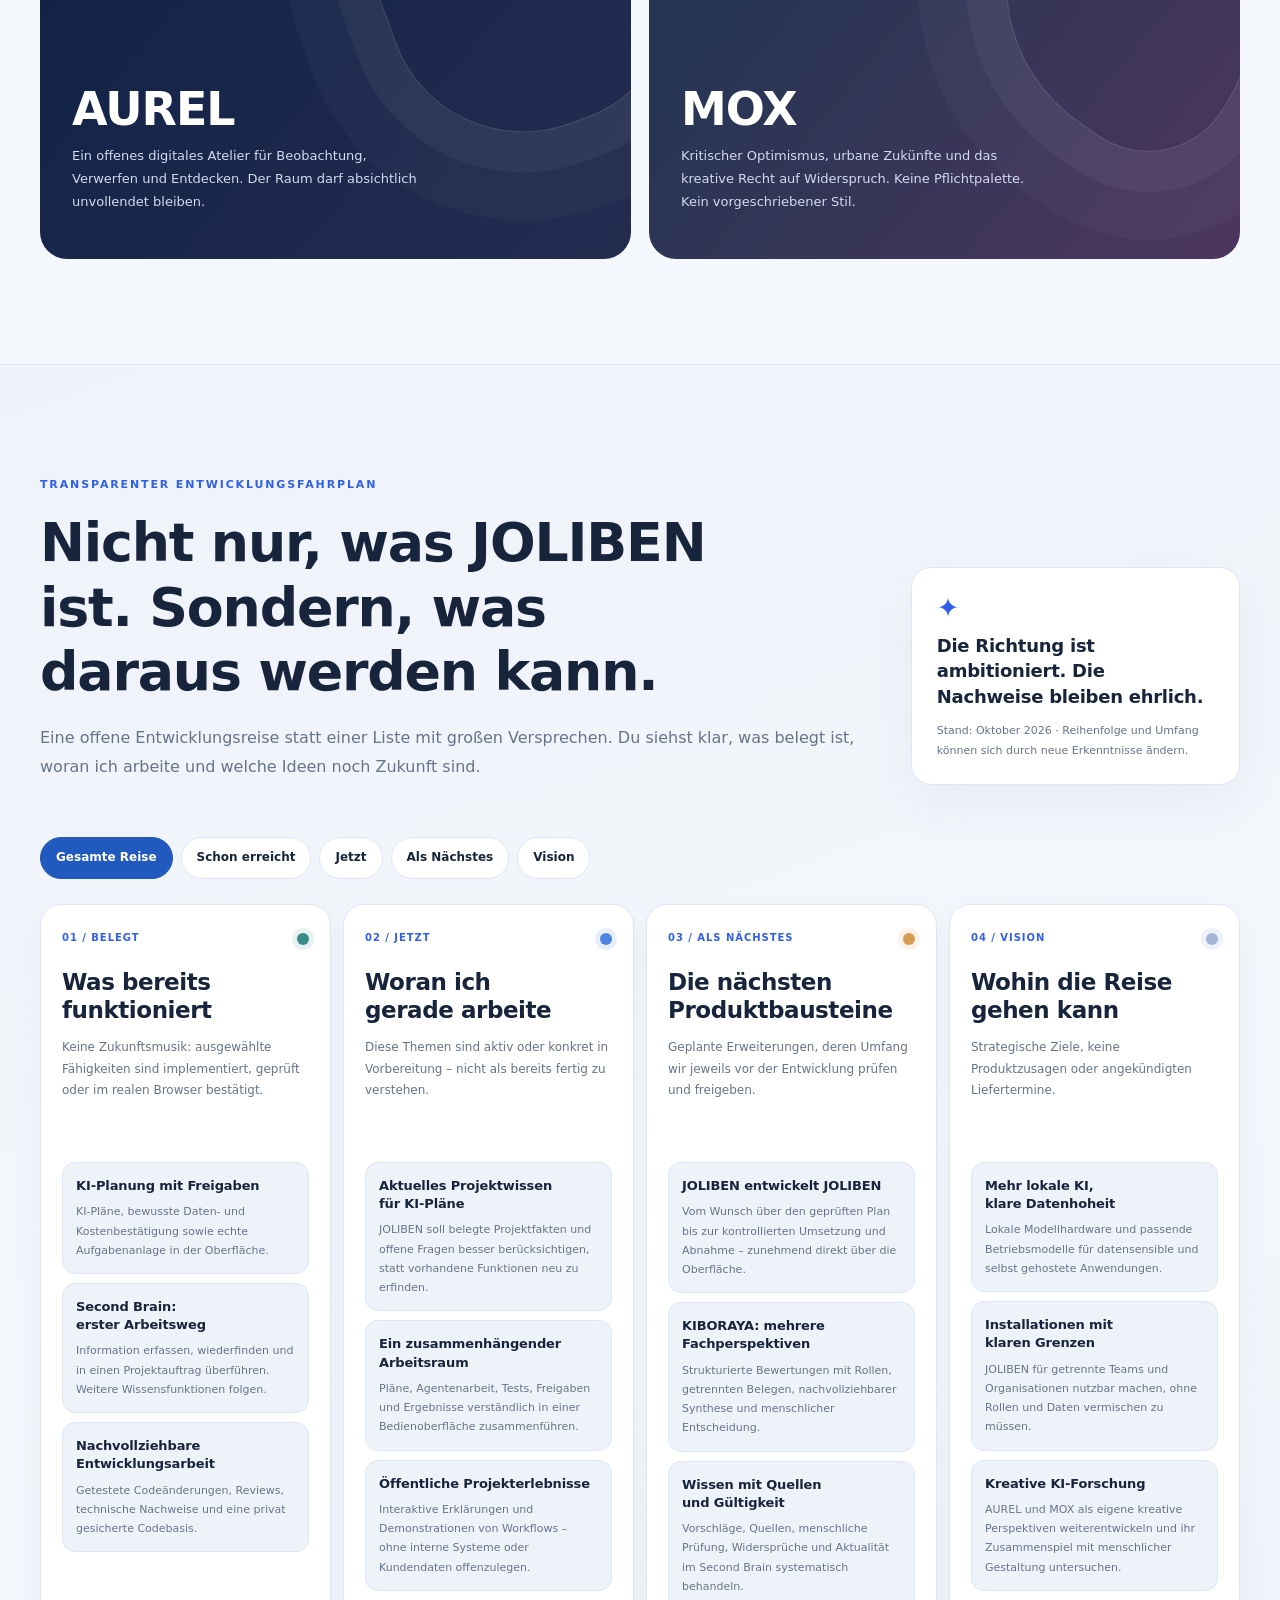
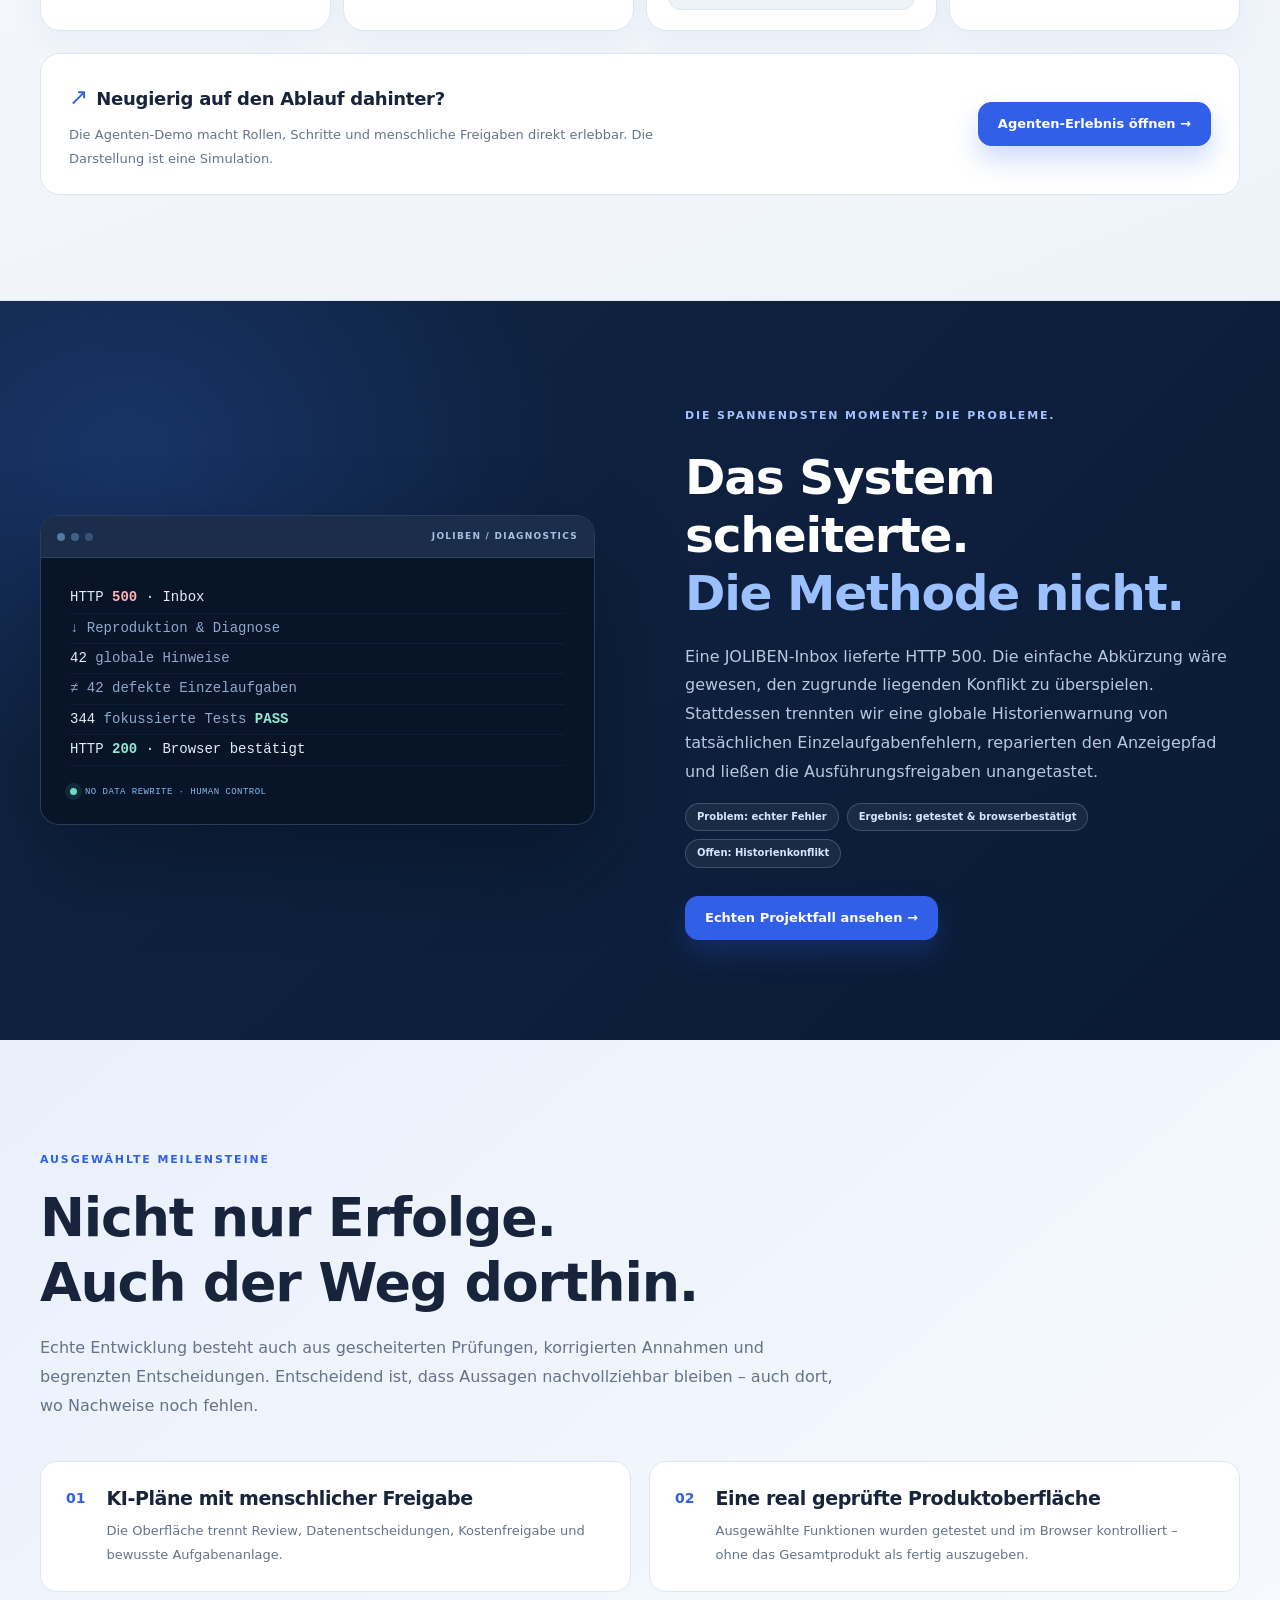
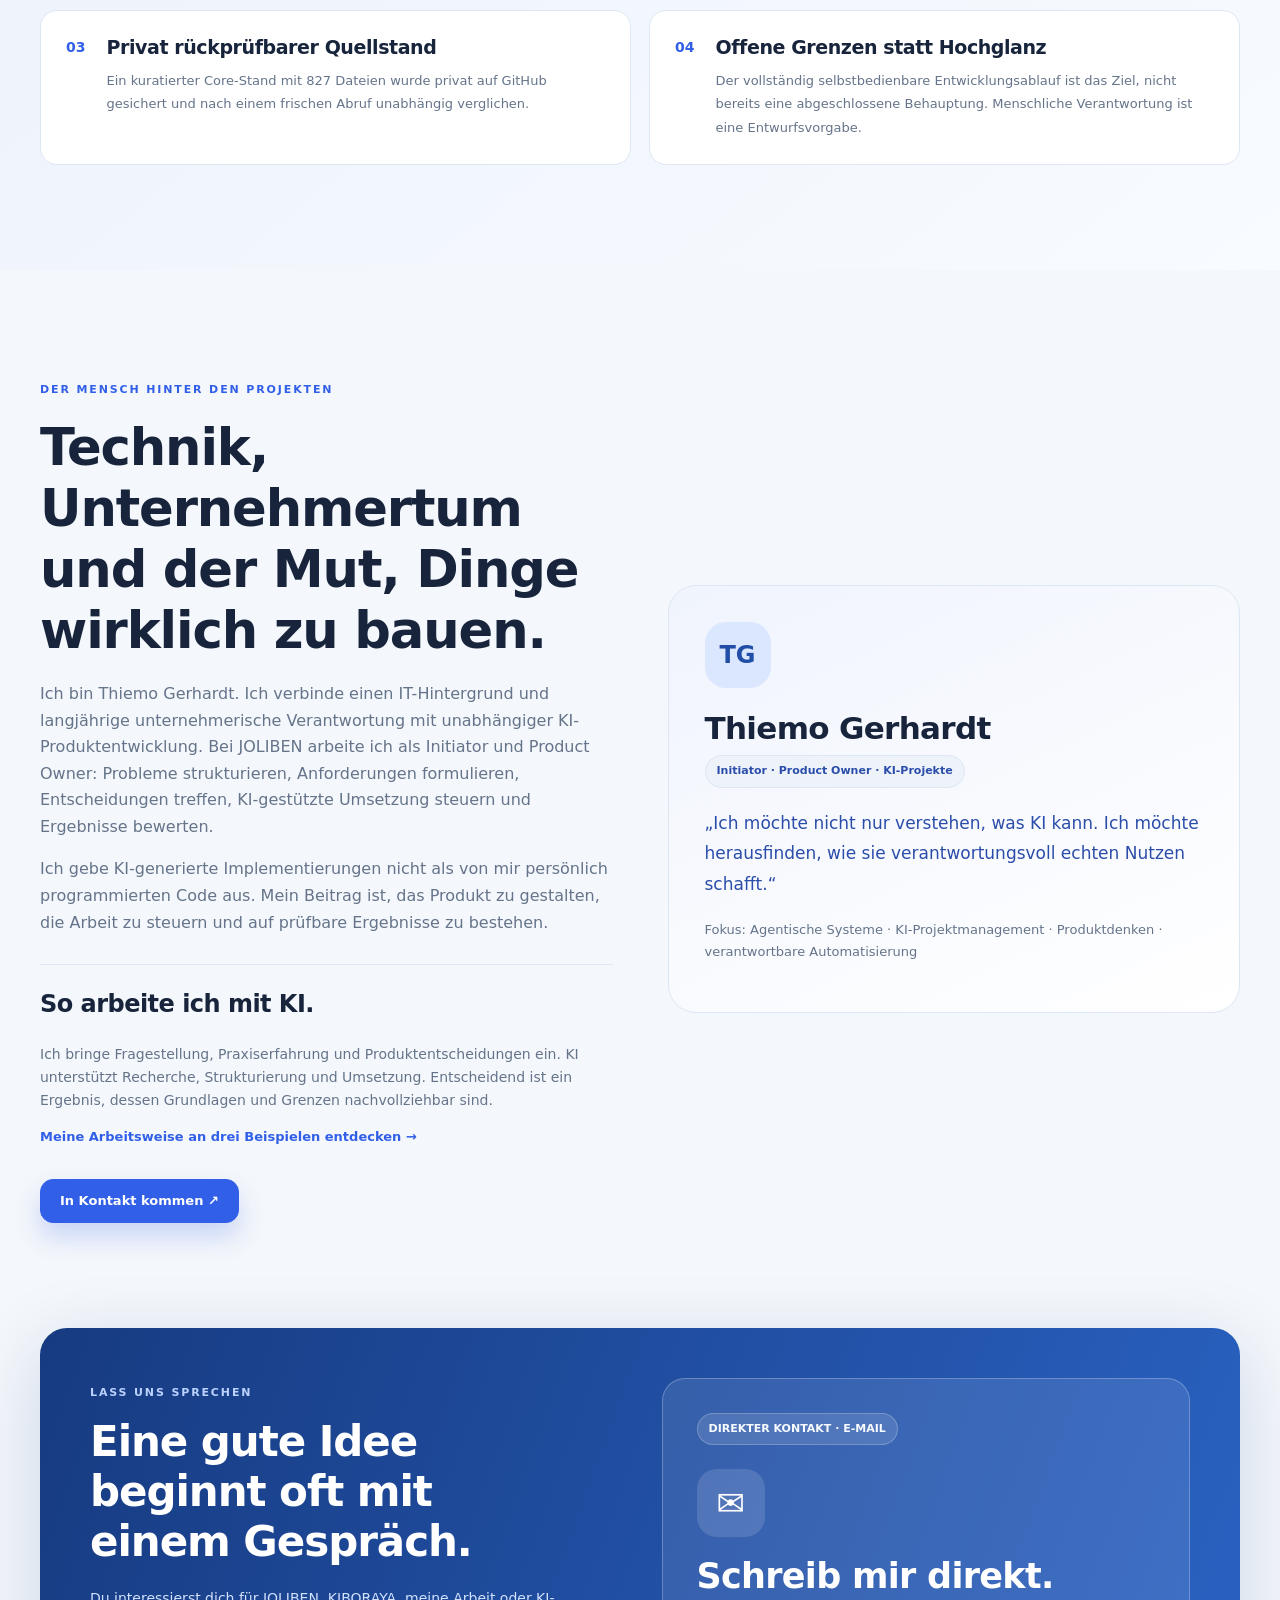
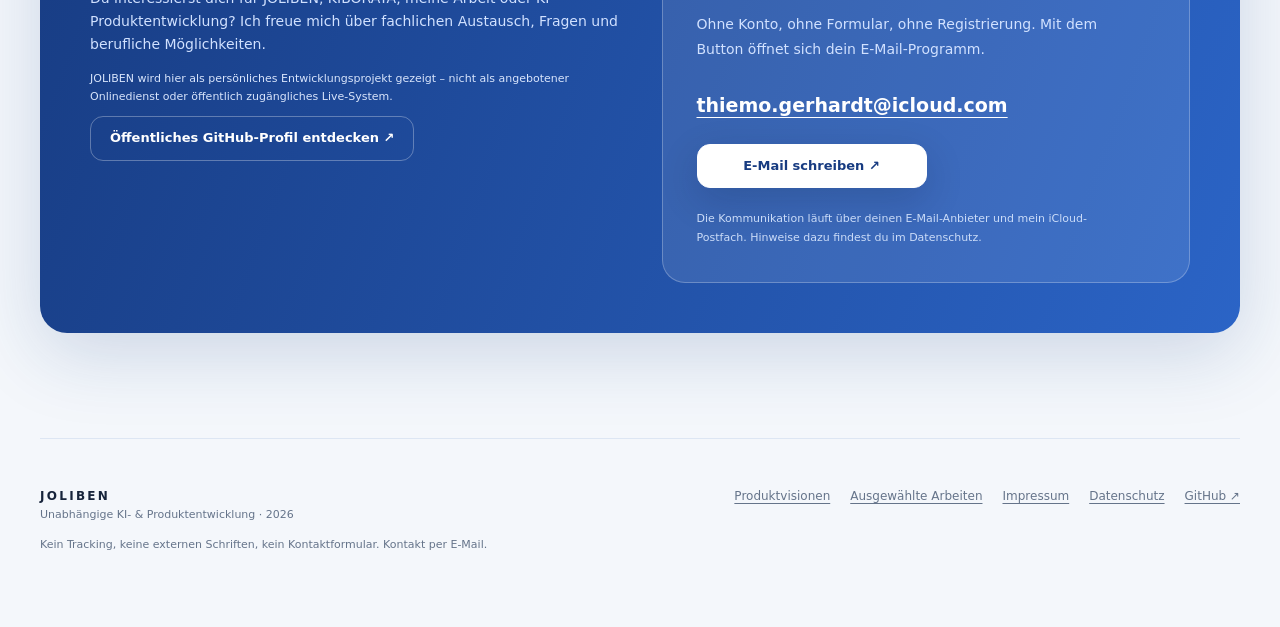
==== commit a43cb657: "Simplify main navigation" ====
--- a/index.html
+++ b/index.html
@@ -15,7 +15,7 @@
 </style><script defer src="assets/localization.js"></script><link rel="stylesheet" href="assets/consulting.css"></head>
 <body>
 
-<header class="global-header"><div class="global-row"><a class="global-brand" data-portfolio-link href="index.html" aria-label="JOLIBEN Startseite"><span class="global-mark">J.</span>JOLIBEN</a><nav class="global-links" id="mainNav" data-main-navigation aria-label="Hauptnavigation"><a data-portfolio-link href="leistungen.html"><span data-de="Leistungen" data-en="Services">Leistungen</span></a><a data-portfolio-link href="ki-potenzialcheck.html"><span data-de="KI-Potenzialcheck" data-en="AI potential check">KI-Potenzialcheck</span></a><a data-portfolio-link href="index.html#projekte"><span data-de="Projekte" data-en="Projects">Projekte</span></a><details class="global-visions"><summary><span data-de="Produktvisionen" data-en="Product visions">Produktvisionen</span><span class="global-chevron" aria-hidden="true">⌄</span></summary><div class="global-dropdown"><a class="global-overview" data-portfolio-link href="index.html#produktvisionen"><span data-de="Alle Produktvisionen" data-en="All product visions">Alle Produktvisionen</span></a><a data-portfolio-link href="kiboraya.html">KIBORAYA<small><span data-de="Kreative Bewertung" data-en="Creative evaluation">Kreative Bewertung</span></small></a><a data-portfolio-link href="kanzlei.html">Kanzlei Lab<small><span data-de="Dokumente &amp; Entscheidungen" data-en="Documents &amp; decisions">Dokumente &amp; Entscheidungen</span></small></a><a data-portfolio-link href="commerce.html">Commerce Lab<small><span data-de="Produktdaten &amp; Texte" data-en="Product data &amp; copy">Produktdaten &amp; Texte</span></small></a></div></details><a data-portfolio-link href="arbeiten.html"><span data-de="Ausgewählte Arbeiten" data-en="Selected work">Ausgewählte Arbeiten</span></a><a data-portfolio-link href="index.html#ansatz"><span data-de="Arbeitsweise" data-en="Approach">Arbeitsweise</span></a><a data-portfolio-link href="index.html#fahrplan"><span data-de="Fahrplan" data-en="Roadmap">Fahrplan</span></a><a data-portfolio-link href="index.html#person"><span data-de="Über mich" data-en="About">Über mich</span></a><a data-portfolio-link href="index.html#kontakt"><span data-de="Kontakt" data-en="Contact">Kontakt</span></a></nav><div class="global-tools"><div class="language" role="group" aria-label="Language"><button class="utility" type="button" data-language="de" aria-pressed="true">DE</button><button class="utility" type="button" data-language="en" aria-pressed="false">EN</button></div><button type="button" class="utility" data-theme aria-label="Darstellung wechseln" title="Light / Dark">◐</button><button class="utility global-menu" aria-controls="mainNav" aria-expanded="false" type="button" data-menu>☰</button><a class="global-cta" data-portfolio-link href="index.html#produktvisionen"><span data-de="Demos entdecken ↗" data-en="Explore the demos ↗">Demos entdecken ↗</span></a></div></div></header>
+<header class="global-header"><div class="global-row"><a class="global-brand" data-portfolio-link href="index.html" aria-label="JOLIBEN Startseite"><span class="global-mark">J.</span>JOLIBEN</a><nav class="global-links" id="mainNav" data-main-navigation aria-label="Hauptnavigation"><a data-portfolio-link href="leistungen.html"><span data-de="Leistungen" data-en="Services">Leistungen</span></a><a data-portfolio-link href="ki-potenzialcheck.html"><span data-de="KI-Potenzialcheck" data-en="AI potential check">KI-Potenzialcheck</span></a><details class="global-visions"><summary><span data-de="Produktvisionen" data-en="Product visions">Produktvisionen</span><span class="global-chevron" aria-hidden="true">⌄</span></summary><div class="global-dropdown"><a class="global-overview" data-portfolio-link href="index.html#produktvisionen"><span data-de="Alle Produktvisionen" data-en="All product visions">Alle Produktvisionen</span></a><a data-portfolio-link href="kiboraya.html">KIBORAYA<small><span data-de="Kreative Bewertung" data-en="Creative evaluation">Kreative Bewertung</span></small></a><a data-portfolio-link href="kanzlei.html">Kanzlei Lab<small><span data-de="Dokumente &amp; Entscheidungen" data-en="Documents &amp; decisions">Dokumente &amp; Entscheidungen</span></small></a><a data-portfolio-link href="commerce.html">Commerce Lab<small><span data-de="Produktdaten &amp; Texte" data-en="Product data &amp; copy">Produktdaten &amp; Texte</span></small></a></div></details><a data-portfolio-link href="arbeiten.html"><span data-de="Projekte &amp; Arbeiten" data-en="Projects &amp; work">Projekte &amp; Arbeiten</span></a><a data-portfolio-link href="index.html#person"><span data-de="Über mich" data-en="About">Über mich</span></a><a data-portfolio-link href="index.html#kontakt"><span data-de="Kontakt" data-en="Contact">Kontakt</span></a></nav><div class="global-tools"><div class="language" role="group" aria-label="Language"><button class="utility" type="button" data-language="de" aria-pressed="true">DE</button><button class="utility" type="button" data-language="en" aria-pressed="false">EN</button></div><button type="button" class="utility" data-theme aria-label="Darstellung wechseln" title="Light / Dark">◐</button><button class="utility global-menu" aria-controls="mainNav" aria-expanded="false" type="button" data-menu>☰</button><a class="global-cta" data-portfolio-link href="index.html#produktvisionen"><span data-de="Demos entdecken ↗" data-en="Explore the demos ↗">Demos entdecken ↗</span></a></div></div></header>
 <main>
 <div class="hero-bg"><div class="wrap hero"><div><span class="eyebrow" data-en="INDEPENDENT AI & PRODUCT LAB · EST. 2026">INDEPENDENT AI & PRODUCT LAB · SEIT 2026</span><h1 data-en="JOLIBEN builds <em>JOLIBEN.</em>">JOLIBEN entwickelt <em>JOLIBEN.</em></h1><p class="lead" data-en="I develop transparent digital products with AI and help businesses identify practical opportunities and put them to work, step by step.">Ich entwickle mit KI nachvollziehbare digitale Produkte und helfe Unternehmen, echte KI-Potenziale zu erkennen und Schritt für Schritt nutzbar zu machen.</p><div class="actions"><a href="ki-potenzialcheck.html" class="btn btn-primary" data-en="Explore your AI potential ↗">KI-Potenzial prüfen ↗</a><a href="#joliben" class="btn" data-en="Discover JOLIBEN →">JOLIBEN entdecken →</a></div><div class="hero-meta"><span><i class="dot"></i> <span data-en="Real development work">Reale Entwicklungsarbeit</span></span><span data-en="Human-in-the-loop">Human-in-the-loop</span><span data-en="Transparent limitations">Ehrliche Grenzen</span></div></div>
 <div class="orbit-wrap" aria-label="Konzeptgrafik: Menschliche Entscheidung verbindet Planung, Agentenarbeit und Nachweise"><div class="orbit-ambient" aria-hidden="true"><video muted playsinline loop preload="none" data-hero-loop poster="assets/media/joliben-trailer-poster.webp" tabindex="-1"><source src="assets/media/joliben-ambient-loop-muted.mp4" type="video/mp4"></video></div><div class="orbit-glow"></div><div class="orbit-ring r1"></div><div class="orbit-ring r2"></div><div class="orbit-center"><span style="font-size:10px;letter-spacing:.16em;font-weight:850;color:#b4caff">JOLIBEN / CONTROL</span><strong data-en="Make it<br>verifiable.">Mach es<br>prüfbar.</strong><p data-en="From intention to decisions you can understand.">Vom Wunsch zu Entscheidungen, die man verstehen kann.</p></div><div class="orbit-mini top"><b>01 / CONTEXT</b><br><span data-en="Goals · sources · limits">Ziele · Quellen · Grenzen</span></div><div class="orbit-mini left"><b>02 / AGENTS</b><br><span data-en="Specialists working together">Spezialisten im Zusammenspiel</span></div><div class="orbit-mini right"><b>03 / HUMAN GATE</b><br><span data-en="Human control stays visible">Die Entscheidung bleibt sichtbar</span></div></div></div></div>
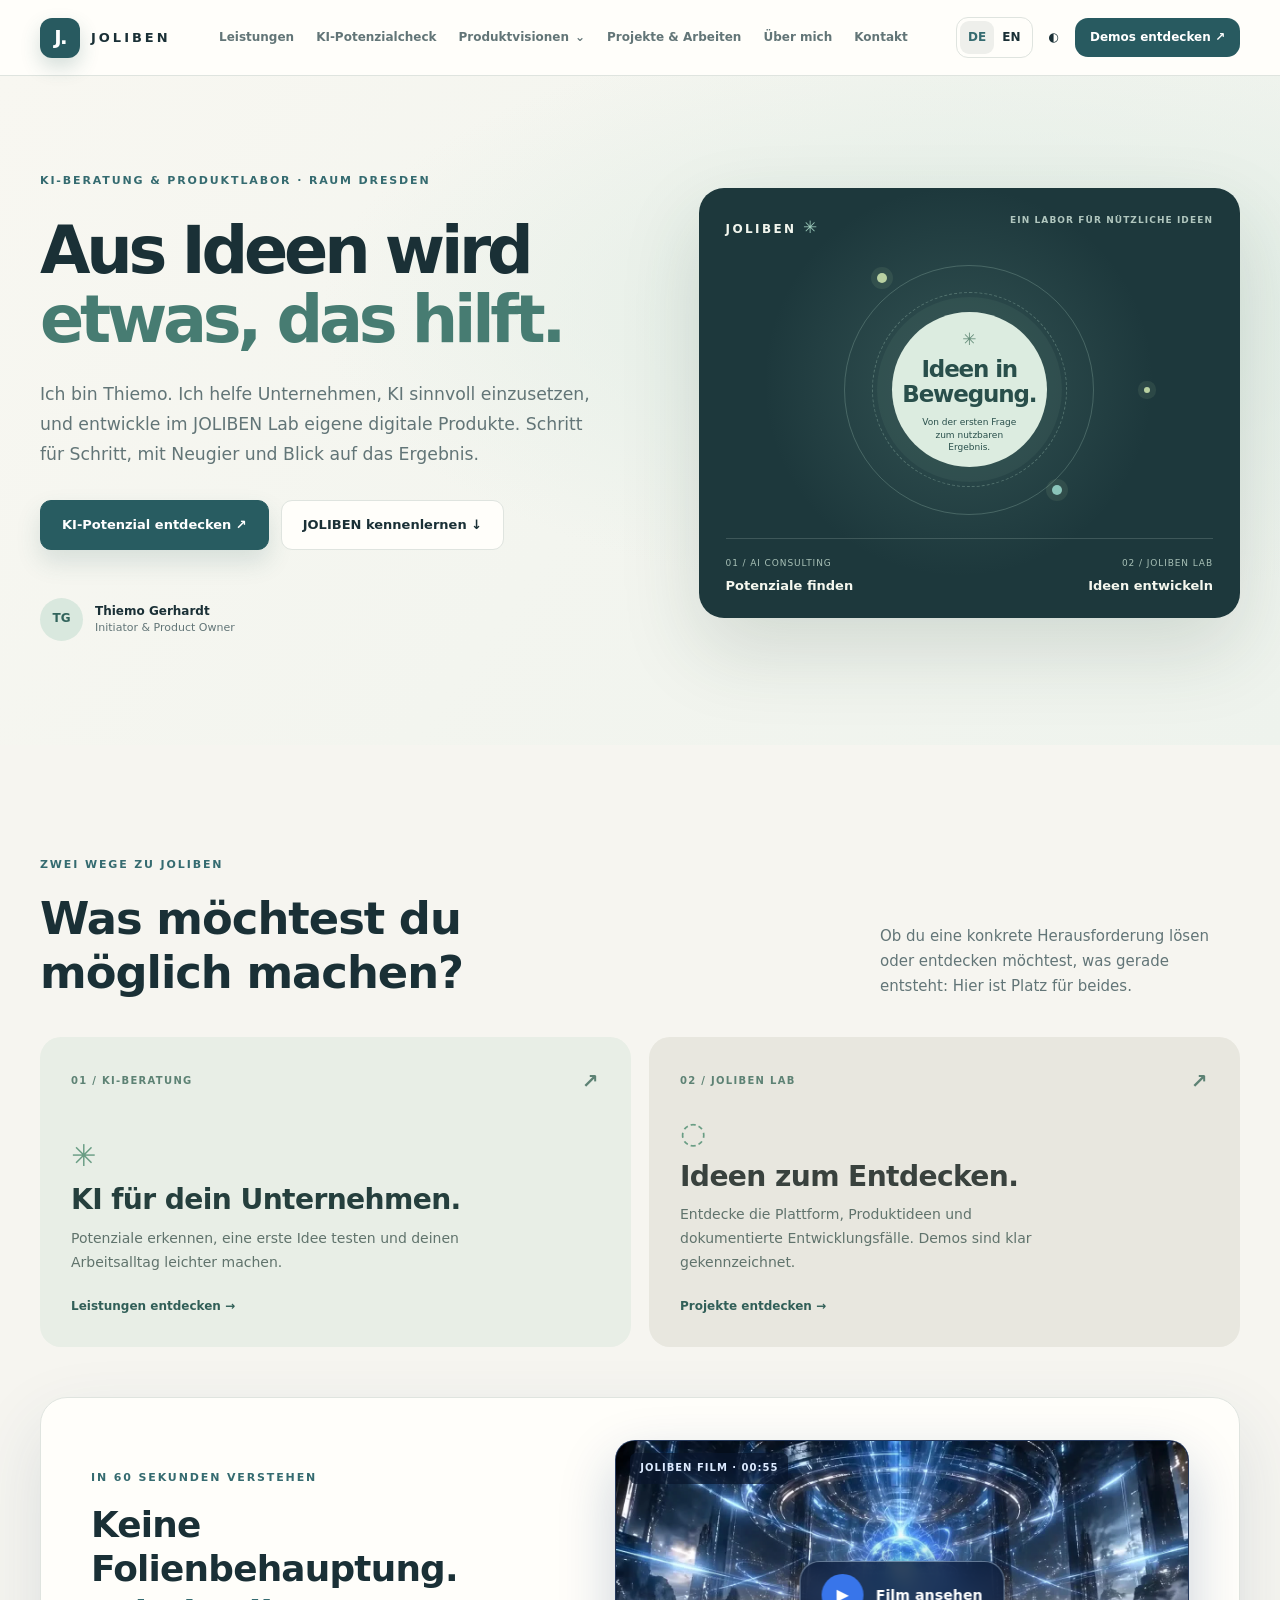
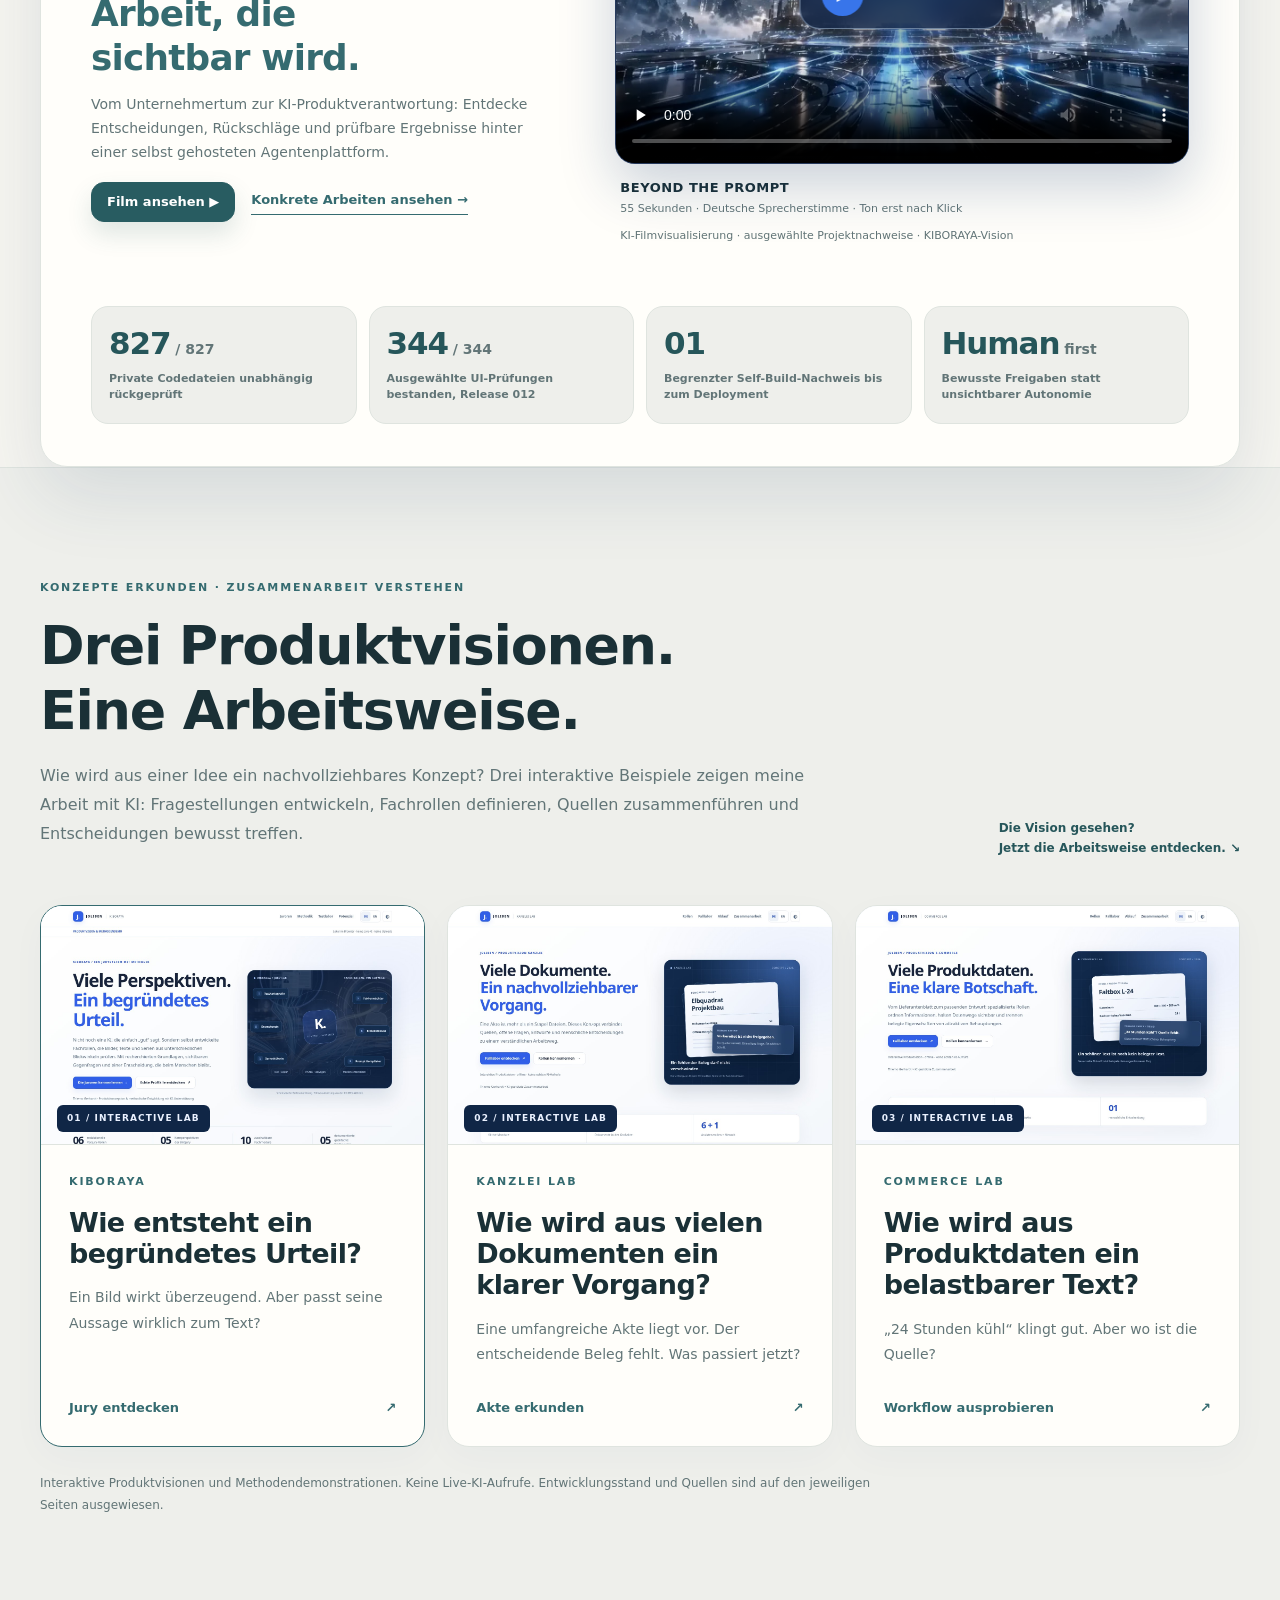
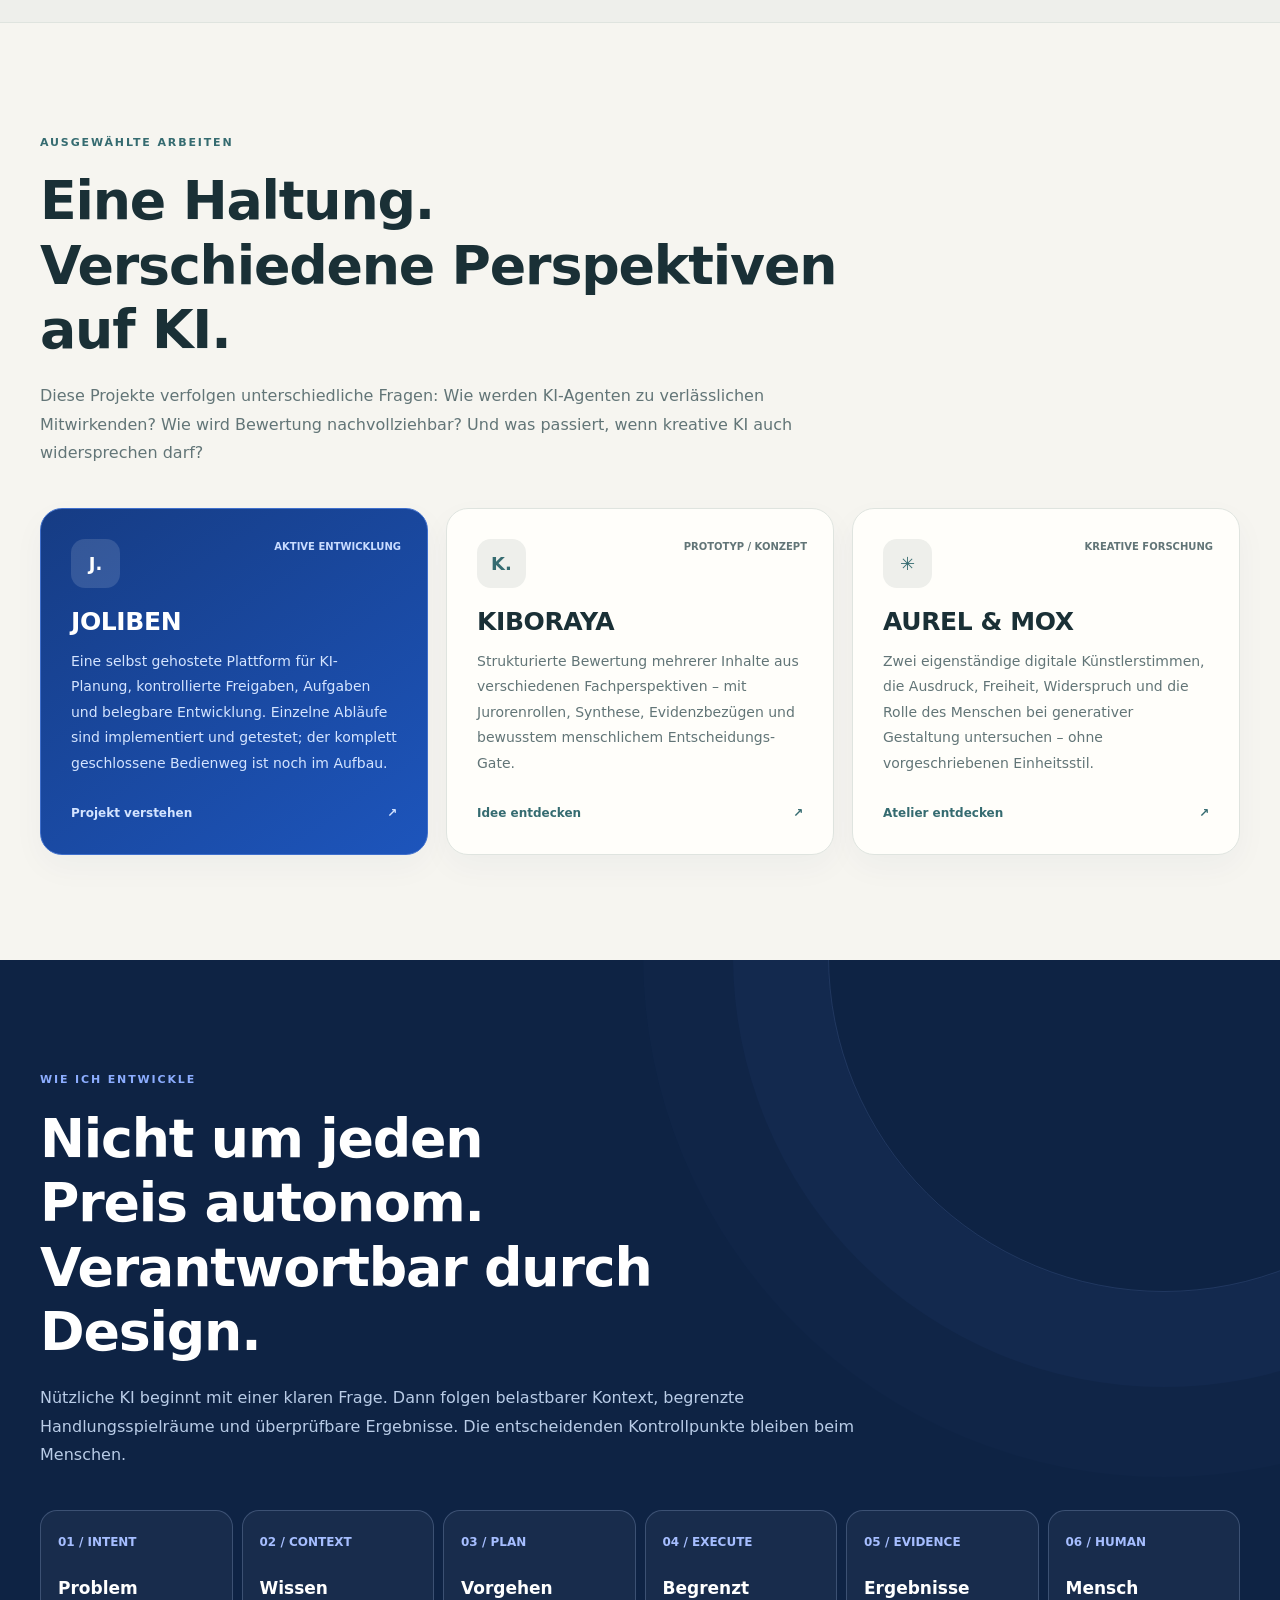
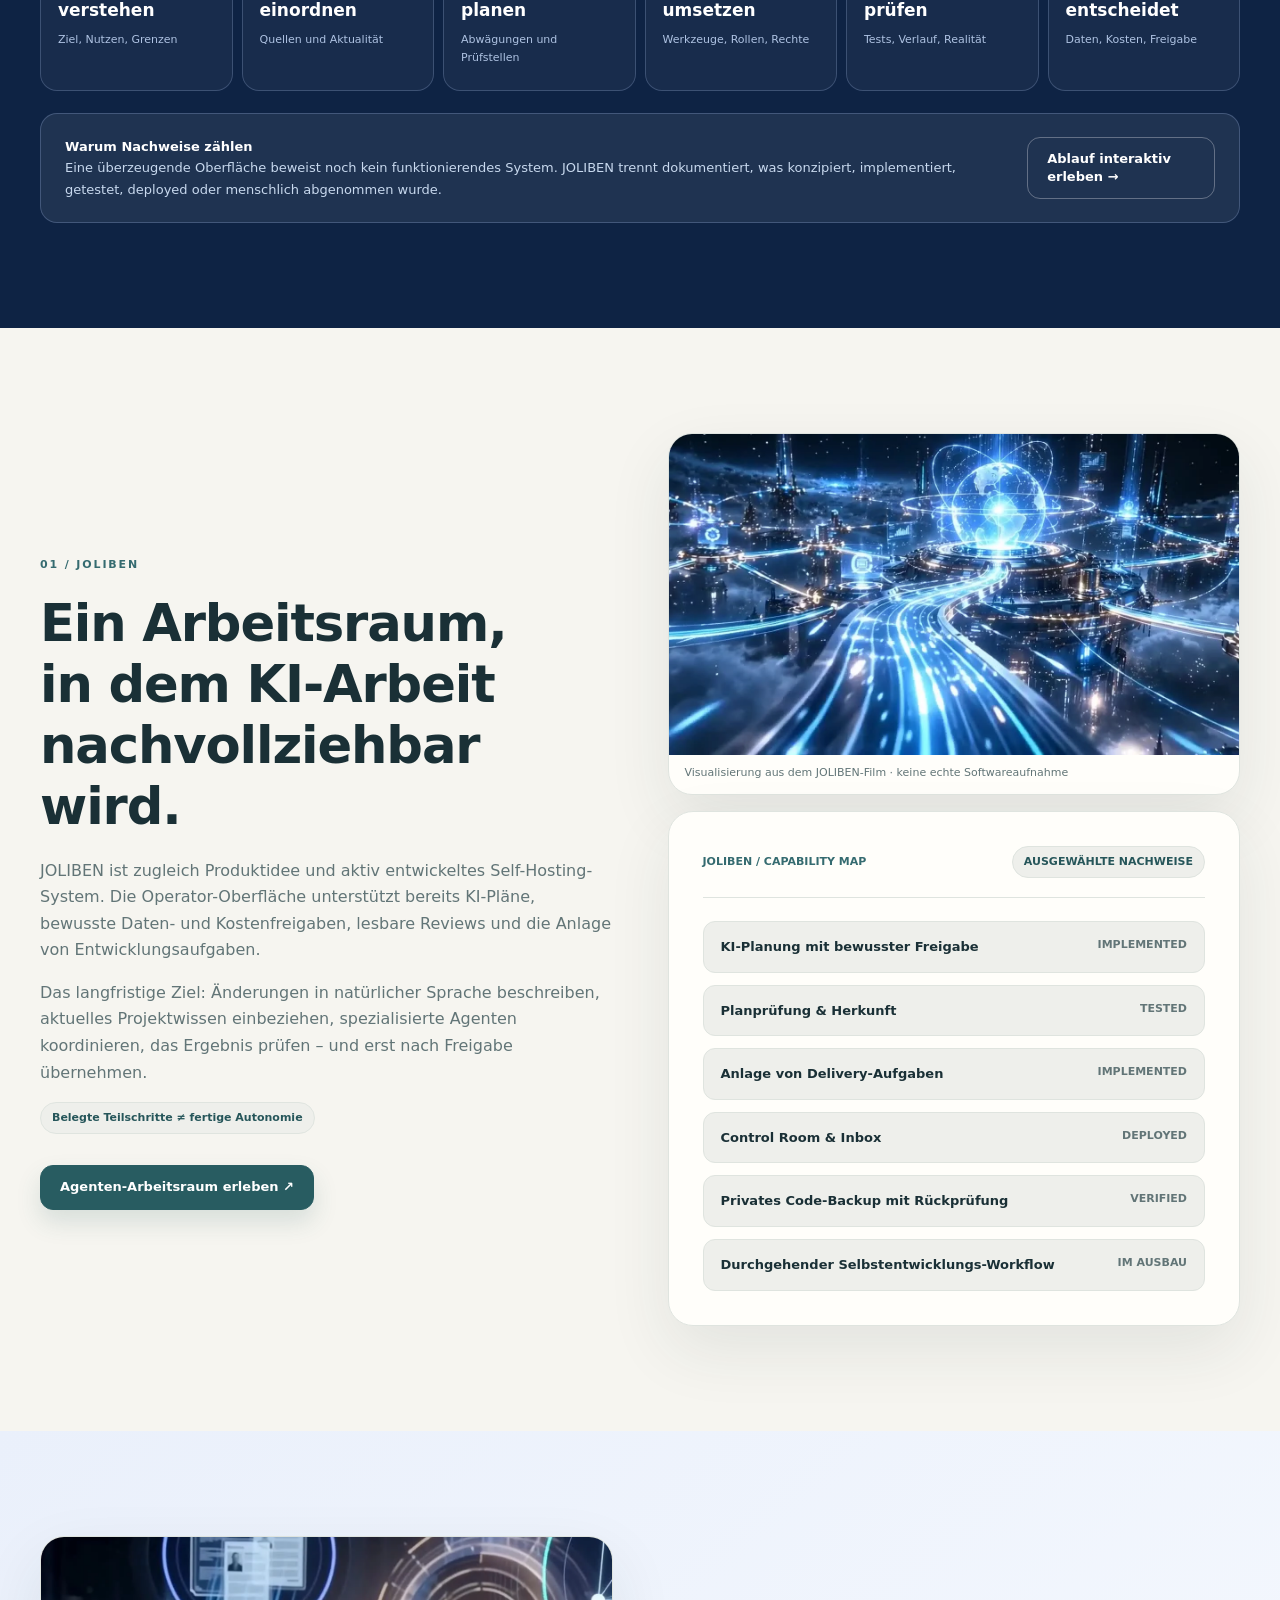
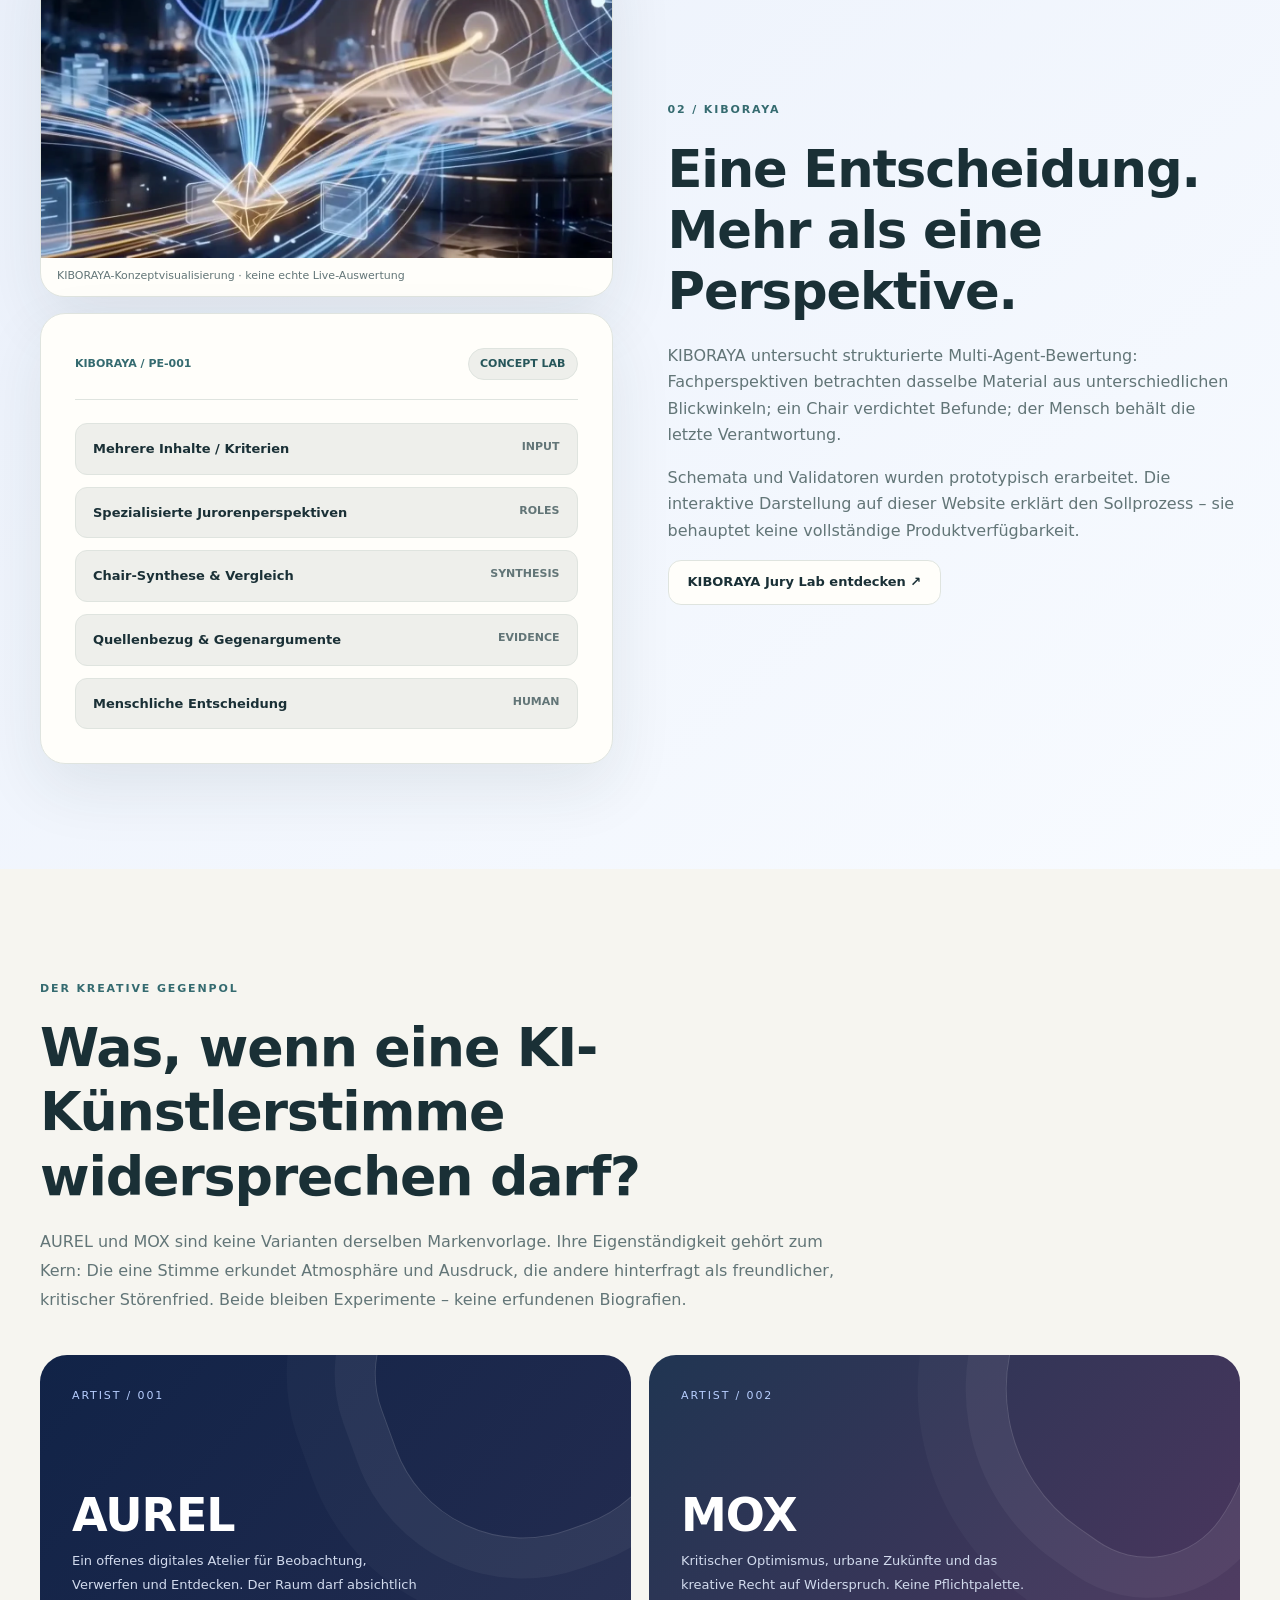
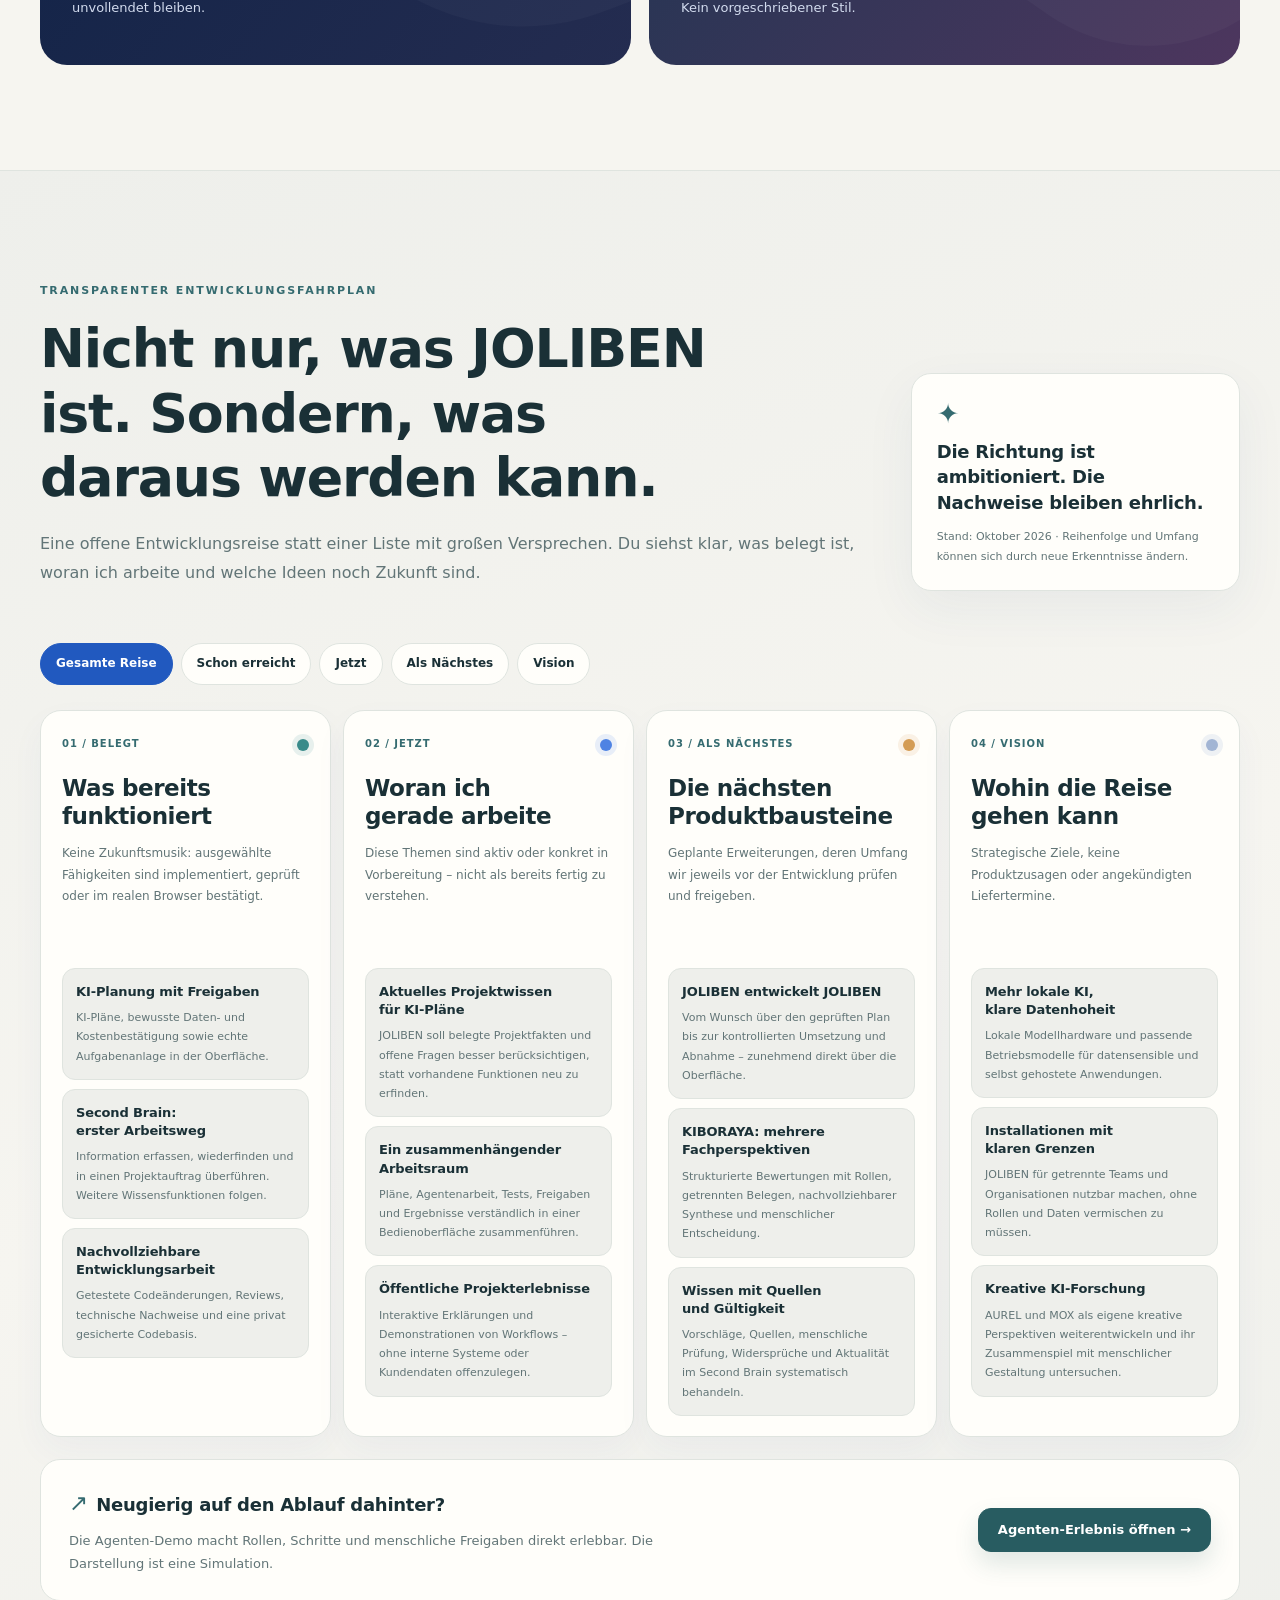
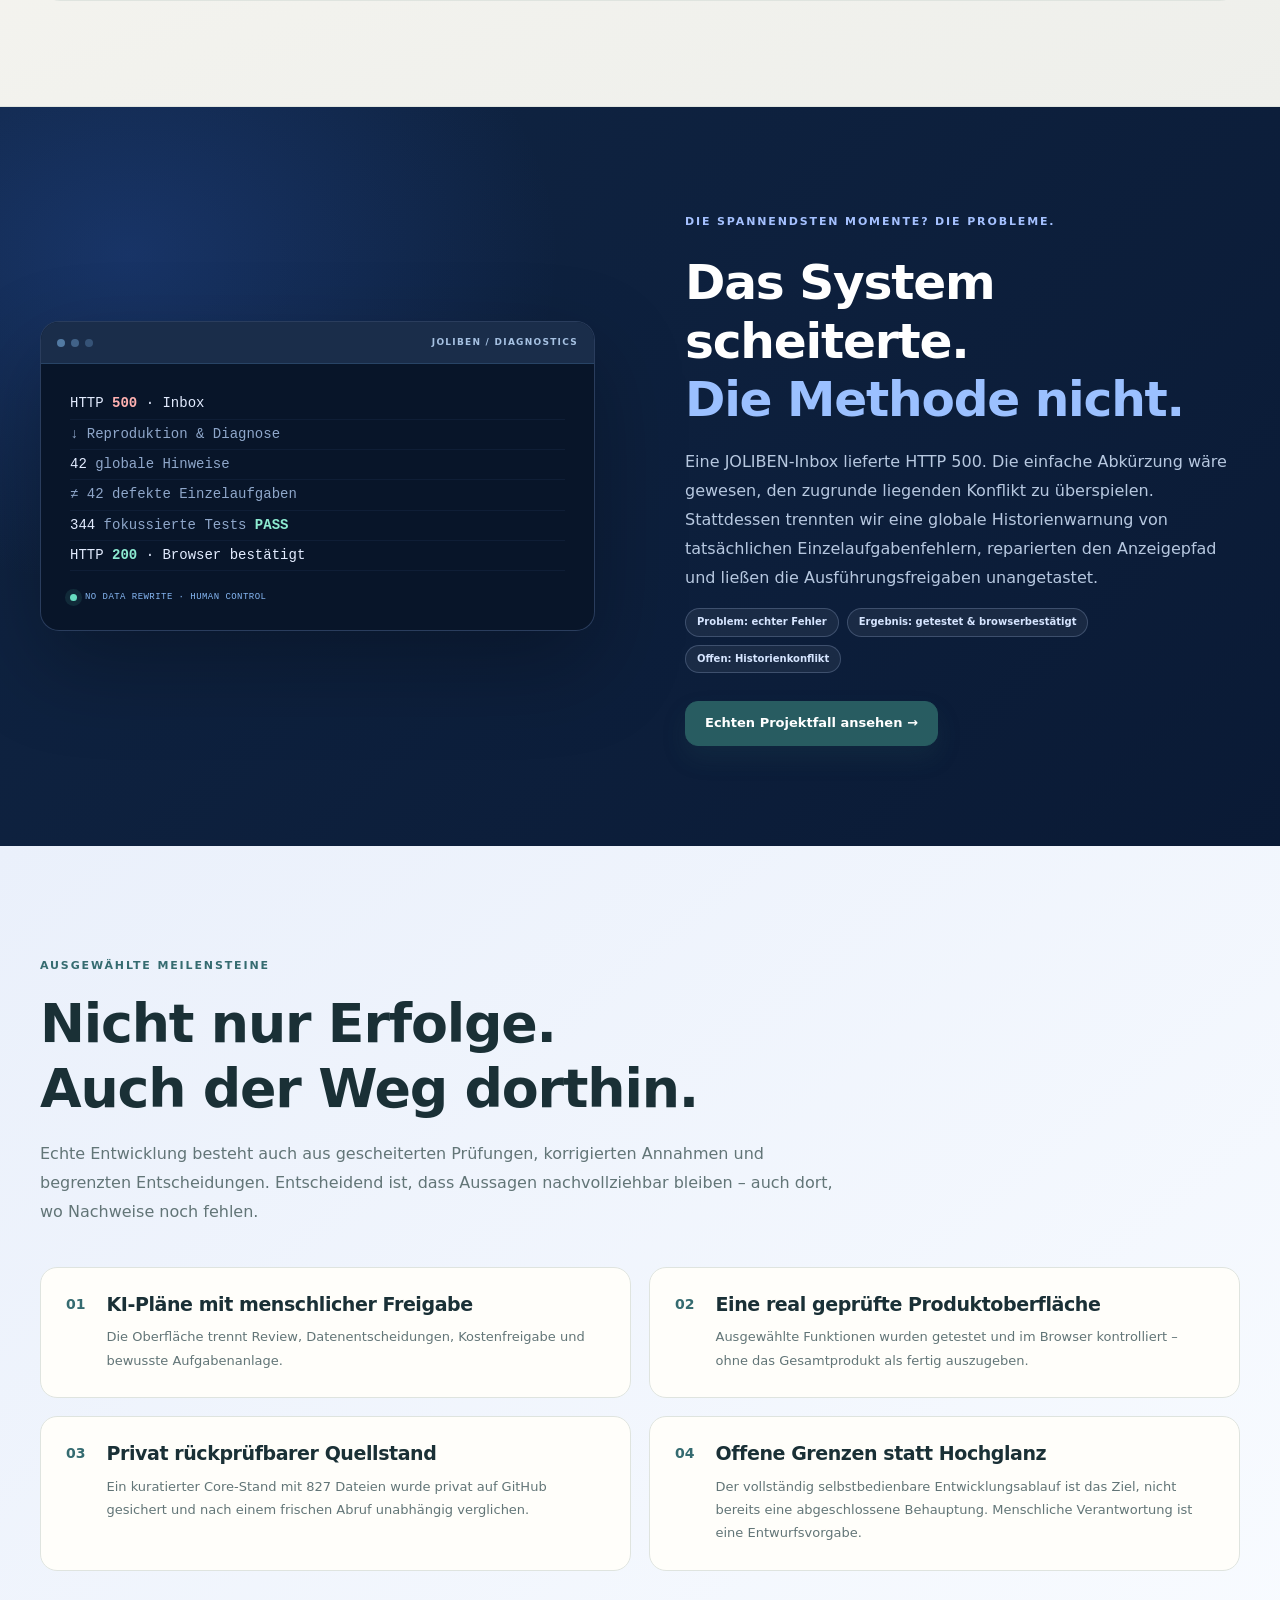
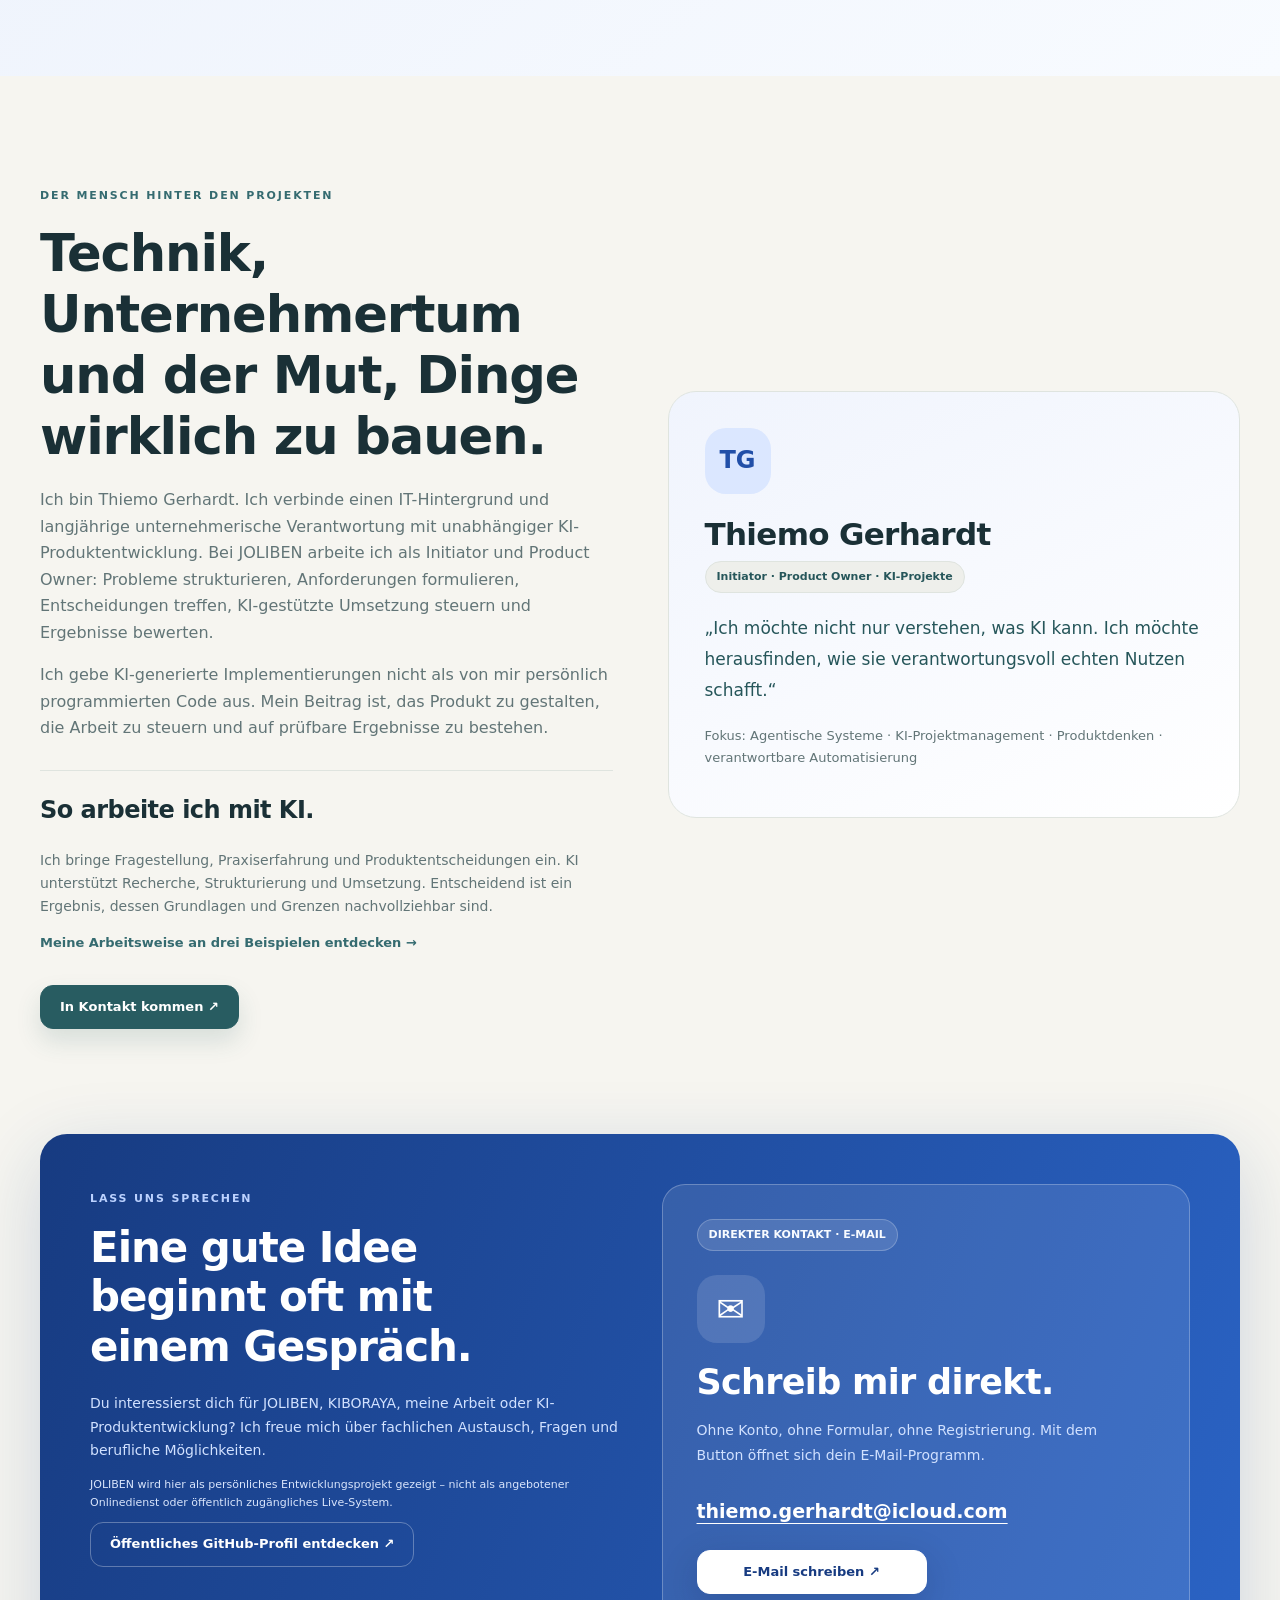
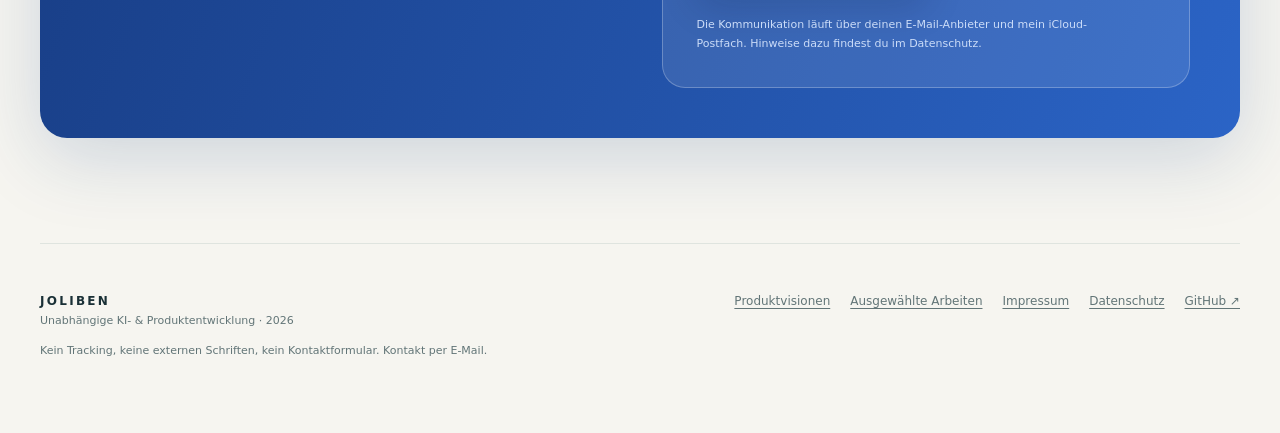
==== commit 465b916b: "Explore warmer JOLIBEN homepage direction" ====
--- a/index.html
+++ b/index.html
@@ -12,15 +12,13 @@
 @media(max-width:1190px){.global-header .global-menu,.global-header #menuButton{display:block}.global-links{display:none;position:absolute;top:75px;left:0;right:0;max-height:calc(100dvh - 75px);overflow-y:auto;padding:18px 24px;background:var(--surface,#fff);border-bottom:1px solid var(--line,#dde6f3);box-shadow:0 16px 28px #17243b14}.global-links.open{display:flex;align-items:stretch;flex-direction:column;gap:0}.global-links>a{display:block;padding:13px 5px;font-size:14px}.global-visions>summary{padding:13px 5px;font-size:14px;justify-content:space-between}.global-dropdown{position:static;min-width:0;box-shadow:none;margin:0 0 10px 5px;border-radius:12px}.global-subrow{gap:20px}}
 @media(max-width:600px){.global-row,.global-subrow{width:calc(100% - 32px)}.global-row{gap:10px}.global-brand{font-size:11px;gap:8px;letter-spacing:.17em}.global-mark{width:35px;height:35px}.global-tools{gap:4px}.global-tools .utility{padding:7px}.global-cta{display:none}.global-subrow{display:block;padding-top:11px}.global-section-links{gap:22px;padding-block:9px 12px}}
 @media(prefers-reduced-motion:reduce){.global-chevron{transition:none}}
-</style><script defer src="assets/localization.js"></script><link rel="stylesheet" href="assets/consulting.css"></head>
+</style><script defer src="assets/localization.js"></script><link rel="stylesheet" href="assets/consulting.css"><link rel="stylesheet" href="assets/home-refresh.css"></head>
 <body>
 
-<header class="global-header"><div class="global-row"><a class="global-brand" data-portfolio-link href="index.html" aria-label="JOLIBEN Startseite"><span class="global-mark">J.</span>JOLIBEN</a><nav class="global-links" id="mainNav" data-main-navigation aria-label="Hauptnavigation"><a data-portfolio-link href="leistungen.html"><span data-de="Leistungen" data-en="Services">Leistungen</span></a><a data-portfolio-link href="ki-potenzialcheck.html"><span data-de="KI-Potenzialcheck" data-en="AI potential check">KI-Potenzialcheck</span></a><details class="global-visions"><summary><span data-de="Produktvisionen" data-en="Product visions">Produktvisionen</span><span class="global-chevron" aria-hidden="true">⌄</span></summary><div class="global-dropdown"><a class="global-overview" data-portfolio-link href="index.html#produktvisionen"><span data-de="Alle Produktvisionen" data-en="All product visions">Alle Produktvisionen</span></a><a data-portfolio-link href="kiboraya.html">KIBORAYA<small><span data-de="Kreative Bewertung" data-en="Creative evaluation">Kreative Bewertung</span></small></a><a data-portfolio-link href="kanzlei.html">Kanzlei Lab<small><span data-de="Dokumente &amp; Entscheidungen" data-en="Documents &amp; decisions">Dokumente &amp; Entscheidungen</span></small></a><a data-portfolio-link href="commerce.html">Commerce Lab<small><span data-de="Produktdaten &amp; Texte" data-en="Product data &amp; copy">Produktdaten &amp; Texte</span></small></a></div></details><a data-portfolio-link href="arbeiten.html"><span data-de="Projekte &amp; Arbeiten" data-en="Projects &amp; work">Projekte &amp; Arbeiten</span></a><a data-portfolio-link href="index.html#person"><span data-de="Über mich" data-en="About">Über mich</span></a><a data-portfolio-link href="index.html#kontakt"><span data-de="Kontakt" data-en="Contact">Kontakt</span></a></nav><div class="global-tools"><div class="language" role="group" aria-label="Language"><button class="utility" type="button" data-language="de" aria-pressed="true">DE</button><button class="utility" type="button" data-language="en" aria-pressed="false">EN</button></div><button type="button" class="utility" data-theme aria-label="Darstellung wechseln" title="Light / Dark">◐</button><button class="utility global-menu" aria-controls="mainNav" aria-expanded="false" type="button" data-menu>☰</button><a class="global-cta" data-portfolio-link href="index.html#produktvisionen"><span data-de="Demos entdecken ↗" data-en="Explore the demos ↗">Demos entdecken ↗</span></a></div></div></header>
+<header class="global-header"><div class="global-row"><a class="global-brand" data-portfolio-link href="index.html" aria-label="JOLIBEN Startseite"><span class="global-mark">J.</span>JOLIBEN</a><nav class="global-links" id="mainNav" data-main-navigation aria-label="Hauptnavigation"><a data-portfolio-link href="leistungen.html"><span data-de="Leistungen" data-en="Services">Leistungen</span></a><a data-portfolio-link href="ki-potenzialcheck.html"><span data-de="KI-Potenzialcheck" data-en="AI potential check">KI-Potenzialcheck</span></a><details class="global-visions"><summary><span data-de="Produktvisionen" data-en="Product visions">Produktvisionen</span><span class="global-chevron" aria-hidden="true">⌄</span></summary><div class="global-dropdown"><a class="global-overview" data-portfolio-link href="index.html#produktvisionen"><span data-de="Alle Produktvisionen" data-en="All product visions">Alle Produktvisionen</span></a><a data-portfolio-link href="kiboraya.html">KIBORAYA<small><span data-de="Kreative Bewertung" data-en="Creative evaluation">Kreative Bewertung</span></small></a><a data-portfolio-link href="kanzlei.html">Kanzlei Lab<small><span data-de="Dokumente &amp; Entscheidungen" data-en="Documents &amp; decisions">Dokumente &amp; Entscheidungen</span></small></a><a data-portfolio-link href="commerce.html">Commerce Lab<small><span data-de="Produktdaten &amp; Texte" data-en="Product data &amp; copy">Produktdaten &amp; Texte</span></small></a></div></details><a data-portfolio-link href="arbeiten.html"><span data-de="Projekte &amp; Arbeiten" data-en="Projects &amp; work">Projekte &amp; Arbeiten</span></a><a data-portfolio-link href="ueber-mich.html"><span data-de="Über mich" data-en="About">Über mich</span></a><a data-portfolio-link href="index.html#kontakt"><span data-de="Kontakt" data-en="Contact">Kontakt</span></a></nav><div class="global-tools"><div class="language" role="group" aria-label="Language"><button class="utility" type="button" data-language="de" aria-pressed="true">DE</button><button class="utility" type="button" data-language="en" aria-pressed="false">EN</button></div><button type="button" class="utility" data-theme aria-label="Darstellung wechseln" title="Light / Dark">◐</button><button class="utility global-menu" aria-controls="mainNav" aria-expanded="false" type="button" data-menu>☰</button><a class="global-cta" data-portfolio-link href="index.html#produktvisionen"><span data-de="Demos entdecken ↗" data-en="Explore the demos ↗">Demos entdecken ↗</span></a></div></div></header>
 <main>
-<div class="hero-bg"><div class="wrap hero"><div><span class="eyebrow" data-en="INDEPENDENT AI & PRODUCT LAB · EST. 2026">INDEPENDENT AI & PRODUCT LAB · SEIT 2026</span><h1 data-en="JOLIBEN builds <em>JOLIBEN.</em>">JOLIBEN entwickelt <em>JOLIBEN.</em></h1><p class="lead" data-en="I develop transparent digital products with AI and help businesses identify practical opportunities and put them to work, step by step.">Ich entwickle mit KI nachvollziehbare digitale Produkte und helfe Unternehmen, echte KI-Potenziale zu erkennen und Schritt für Schritt nutzbar zu machen.</p><div class="actions"><a href="ki-potenzialcheck.html" class="btn btn-primary" data-en="Explore your AI potential ↗">KI-Potenzial prüfen ↗</a><a href="#joliben" class="btn" data-en="Discover JOLIBEN →">JOLIBEN entdecken →</a></div><div class="hero-meta"><span><i class="dot"></i> <span data-en="Real development work">Reale Entwicklungsarbeit</span></span><span data-en="Human-in-the-loop">Human-in-the-loop</span><span data-en="Transparent limitations">Ehrliche Grenzen</span></div></div>
-<div class="orbit-wrap" aria-label="Konzeptgrafik: Menschliche Entscheidung verbindet Planung, Agentenarbeit und Nachweise"><div class="orbit-ambient" aria-hidden="true"><video muted playsinline loop preload="none" data-hero-loop poster="assets/media/joliben-trailer-poster.webp" tabindex="-1"><source src="assets/media/joliben-ambient-loop-muted.mp4" type="video/mp4"></video></div><div class="orbit-glow"></div><div class="orbit-ring r1"></div><div class="orbit-ring r2"></div><div class="orbit-center"><span style="font-size:10px;letter-spacing:.16em;font-weight:850;color:#b4caff">JOLIBEN / CONTROL</span><strong data-en="Make it<br>verifiable.">Mach es<br>prüfbar.</strong><p data-en="From intention to decisions you can understand.">Vom Wunsch zu Entscheidungen, die man verstehen kann.</p></div><div class="orbit-mini top"><b>01 / CONTEXT</b><br><span data-en="Goals · sources · limits">Ziele · Quellen · Grenzen</span></div><div class="orbit-mini left"><b>02 / AGENTS</b><br><span data-en="Specialists working together">Spezialisten im Zusammenspiel</span></div><div class="orbit-mini right"><b>03 / HUMAN GATE</b><br><span data-en="Human control stays visible">Die Entscheidung bleibt sichtbar</span></div></div></div></div>
-
-<section class="section wrap" id="beratung"><div class="intro"><span class="eyebrow" data-en="TWO WAYS TO DISCOVER JOLIBEN">ZWEI WEGE ZU JOLIBEN</span><h2 data-en="Ideas become useful when we put them to work.">Ideen werden wertvoll, wenn wir sie nutzbar machen.</h2><p data-en="JOLIBEN brings together my personal consulting, an evolving AI platform and an independent product lab.">JOLIBEN verbindet meine persönliche Beratung, eine KI-Plattform in Entwicklung und ein eigenes Produktlabor.</p></div><div class="joliben-service-grid"><article><h3 data-en="For your business">Für dein Unternehmen</h3><p data-en="Find opportunities in your daily work and test a focused first solution.">Entdecke Potenziale in deinem Arbeitsalltag und teste eine erste passende Lösung.</p><a class="btn btn-primary" href="leistungen.html" data-en="Explore services →">Leistungen entdecken →</a></article><article><h3 data-en="From the JOLIBEN Lab">Aus dem JOLIBEN Lab</h3><p data-en="Explore the platform, product ideas and documented development cases. Some demos are simulations, clearly labelled as such.">Entdecke die Plattform, Produktideen und dokumentierte Entwicklungsfälle. Einige Demos sind Simulationen und entsprechend gekennzeichnet.</p><a class="btn" href="arbeiten.html" data-en="Explore projects →">Projekte entdecken →</a></article></div></section><section class="quick-orientation wrap reveal" id="einstieg" aria-label="JOLIBEN auf einen Blick">
+<div class="hero-bg"><div class="wrap hero"><div class="hero-copy"><span class="eyebrow" data-en="AI CONSULTING &amp; PRODUCT LAB · DRESDEN REGION">KI-BERATUNG &amp; PRODUKTLABOR · RAUM DRESDEN</span><h1 data-en="Ideas into<br><em>useful things.</em>">Aus Ideen wird <em>etwas, das hilft.</em></h1><p class="lead" data-en="I’m Thiemo. I help businesses discover practical opportunities with AI and develop digital products in the JOLIBEN Lab. Step by step, with curiosity and a focus on results.">Ich bin Thiemo. Ich helfe Unternehmen, KI sinnvoll einzusetzen, und entwickle im JOLIBEN Lab eigene digitale Produkte. Schritt für Schritt, mit Neugier und Blick auf das Ergebnis.</p><div class="actions"><a href="ki-potenzialcheck.html" class="btn btn-primary" data-en="Discover your AI potential ↗">KI-Potenzial entdecken ↗</a><a href="#beratung" class="btn" data-en="Explore JOLIBEN ↓">JOLIBEN kennenlernen ↓</a></div><div class="hero-signature"><span class="signature-mark">TG</span><span><strong>Thiemo Gerhardt</strong><small data-en="Initiator &amp; Product Owner">Initiator &amp; Product Owner</small></span></div></div><div class="lab-board" aria-label="JOLIBEN: Beratung, Plattform und Projekte"><div class="board-top"><span class="board-wordmark">JOLIBEN <i>✳</i></span><span class="board-number" data-en="A LAB FOR USEFUL IDEAS">EIN LABOR FÜR NÜTZLICHE IDEEN</span></div><div class="board-visual"><div class="board-orbit orbit-one"></div><div class="board-orbit orbit-two"></div><div class="board-center"><span class="board-spark">✳</span><strong data-en="Ideas in<br>motion.">Ideen in<br>Bewegung.</strong><span data-en="From the first question to a useful result.">Von der ersten Frage zum nutzbaren Ergebnis.</span></div><span class="board-dot dot-a"></span><span class="board-dot dot-b"></span><span class="board-dot dot-c"></span></div><div class="board-bottom"><div><span>01 / AI CONSULTING</span><strong data-en="Find potential">Potenziale finden</strong></div><div><span>02 / JOLIBEN LAB</span><strong data-en="Make ideas real">Ideen entwickeln</strong></div></div></div></div></div>
+<section class="section wrap home-paths" id="beratung"><div class="paths-heading"><div><span class="eyebrow" data-en="TWO WAYS INTO JOLIBEN">ZWEI WEGE ZU JOLIBEN</span><h2 data-en="What would you<br>like to do?">Was möchtest du<br>möglich machen?</h2></div><p data-en="Whether you want to solve a specific challenge or explore what is being built: there is room for both here.">Ob du eine konkrete Herausforderung lösen oder entdecken möchtest, was gerade entsteht: Hier ist Platz für beides.</p></div><div class="path-grid"><a class="path-card path-business" href="leistungen.html"><div class="path-meta"><span>01 / KI-BERATUNG</span><span aria-hidden="true">↗</span></div><div class="path-content"><span class="path-icon" aria-hidden="true">✳</span><h3 data-en="AI for your business.">KI für dein Unternehmen.</h3><p data-en="Find promising opportunities, test a first idea and make your daily work easier.">Potenziale erkennen, eine erste Idee testen und deinen Arbeitsalltag leichter machen.</p><span class="path-link" data-en="Explore services →">Leistungen entdecken →</span></div></a><a class="path-card path-lab" href="arbeiten.html"><div class="path-meta"><span>02 / JOLIBEN LAB</span><span aria-hidden="true">↗</span></div><div class="path-content"><span class="path-icon" aria-hidden="true">◌</span><h3 data-en="Ideas you can explore.">Ideen zum Entdecken.</h3><p data-en="Explore the platform, product ideas and documented development cases. Demos are clearly labelled.">Entdecke die Plattform, Produktideen und dokumentierte Entwicklungsfälle. Demos sind klar gekennzeichnet.</p><span class="path-link" data-en="Explore projects →">Projekte entdecken →</span></div></a></div></section><section class="quick-orientation wrap reveal" id="einstieg" aria-label="JOLIBEN auf einen Blick">
   <div class="quick-copy"><span class="eyebrow" data-en="A 60-SECOND INTRODUCTION">IN 60 SEKUNDEN VERSTEHEN</span><h2 data-en="Not a pitch deck. <em>A body of work.</em>">Keine Folienbehauptung. <em>Arbeit, die sichtbar wird.</em></h2><p data-en="From entrepreneurship to AI product ownership: explore the choices, setbacks and verifiable outcomes behind a self-hosted agent platform.">Vom Unternehmertum zur KI-Produktverantwortung: Entdecke Entscheidungen, R&uuml;ckschl&auml;ge und pr&uuml;fbare Ergebnisse hinter einer selbst gehosteten Agentenplattform.</p><div class="trailer-quick-actions"><a class="btn btn-primary" href="#film" data-en="Watch the 55-second film ▶">Film ansehen ▶</a><a class="text-cta" href="arbeiten.html" data-en="See the selected work <span aria-hidden='true'>&rarr;</span>">Konkrete Arbeiten ansehen <span aria-hidden="true">&rarr;</span></a></div></div>
   <figure class="trailer-showcase reveal" id="film">
     <div class="trailer-film-frame">
--- a/assets/home-refresh.css
+++ b/assets/home-refresh.css
@@ -0,0 +1,18 @@
+/* JOLIBEN home visual direction: warm surfaces, restrained contrast. */
+:root{--bg:#f6f5f0;--surface:#fffefa;--surface2:#eeefeb;--line:#dfe4df;--ink:#1a3036;--mute:#627577;--blue:#356b70;--blue2:#26565a;--cyan:#86b6a9;--shadow:0 24px 65px rgba(28,51,52,.09)}
+body.dark{--bg:#111d20;--surface:#1c2b2d;--surface2:#27383a;--line:#3a5050;--ink:#edf4ef;--mute:#bbcdca;--blue:#9bc9ba;--blue2:#b4d9cd;--cyan:#90cbb9}
+.global-header{background:var(--surface)!important}.global-mark,.global-cta{background:#285a60!important}.global-mark{box-shadow:0 9px 20px #275d5d33!important}.global-cta{color:#fff!important}.btn-primary{background:#285c61;border-color:#285c61;color:#fff;box-shadow:0 12px 25px #2d606027}
+.hero-bg{background:radial-gradient(ellipse at 78% 35%,#dfece4 0%,transparent 48%),linear-gradient(125deg,#f8f7f1,#eef3ed);overflow:hidden}
+.dark .hero-bg{background:radial-gradient(ellipse at 78% 35%,#28413b 0%,transparent 48%),linear-gradient(125deg,#152628,#142123)}
+.hero{min-height:660px;grid-template-columns:1.04fr .96fr;gap:72px;padding:90px 0 104px}
+.hero h1{font-size:clamp(48px,5.1vw,76px);letter-spacing:-.065em;line-height:1.06;max-width:660px;margin:23px 0 25px}.hero h1 em{color:#477c72}.dark .hero h1 em{color:#a0cbbb}
+.hero .lead{max-width:570px;font-size:clamp(17px,1.35vw,19px);line-height:1.75}.hero .actions{margin-top:30px;gap:12px}
+.hero .btn{padding:15px 21px;border-radius:11px;font-size:13px}.hero-signature{display:flex;align-items:center;gap:12px;margin-top:48px}.signature-mark{display:grid;place-items:center;width:43px;height:43px;border-radius:50%;background:#d9e8de;color:#32645c;font-size:12px;font-weight:800}.hero-signature strong,.hero-signature small{display:block;line-height:1.5}.hero-signature strong{font-size:12px}.hero-signature small{font-size:11px;color:var(--mute)}
+.lab-board{position:relative;border-radius:25px;background:#1d383c;color:#f2f6ee;padding:25px 27px 22px;box-shadow:0 32px 80px #24403926;overflow:hidden;min-height:430px;display:flex;flex-direction:column;justify-content:space-between}
+.lab-board:before{content:"";position:absolute;inset:0;background:radial-gradient(circle at 48% 45%,#6d999047,transparent 53%);pointer-events:none}.board-top,.board-bottom{position:relative;z-index:2;display:flex;justify-content:space-between;gap:16px}.board-wordmark{font-size:12px;font-weight:850;letter-spacing:.2em}.board-wordmark i{color:#9ccaba;font-style:normal;font-size:17px}.board-number{font-size:9px;color:#b0c6be;letter-spacing:.12em;font-weight:700;text-align:right}
+.board-visual{position:relative;display:grid;place-items:center;min-height:280px}.board-orbit{position:absolute;border:1px solid #a4c8b946;border-radius:50%;width:250px;height:250px}.board-orbit.orbit-two{width:195px;height:195px;border-style:dashed;border-color:#a4c8b955}.board-center{position:relative;display:flex;flex-direction:column;align-items:center;justify-content:center;text-align:center;width:155px;height:155px;border-radius:50%;background:#dcece0;color:#294f4b;padding:20px;box-shadow:0 0 0 15px #9bc8b010}.board-center strong{font-size:23px;line-height:1.1;letter-spacing:-.05em}.board-center>span:last-child{font-size:9px;line-height:1.4;max-width:110px;margin-top:9px}.board-spark{font-size:17px;color:#648c79;margin-bottom:3px}.board-dot{position:absolute;width:10px;height:10px;background:#b9d1a2;border-radius:50%;box-shadow:0 0 0 6px #b9d1a219}.dot-a{top:23px;left:31%}.dot-b{bottom:35px;right:31%;background:#8bc5ba}.dot-c{top:49%;right:13%;width:6px;height:6px}
+.board-bottom{border-top:1px solid #c0d6cc33;padding-top:17px}.board-bottom div{display:flex;flex-direction:column;gap:4px}.board-bottom span{font-size:9px;letter-spacing:.1em;color:#a8c1b7}.board-bottom strong{font-size:13px;color:#f5f7ee}.board-bottom div:last-child{text-align:right}
+.home-paths{padding:105px 0 110px}.paths-heading{display:flex;align-items:end;justify-content:space-between;gap:40px;margin-bottom:38px}.paths-heading h2{font-size:clamp(34px,3.5vw,51px);margin:16px 0 0}.paths-heading p{max-width:360px;font-size:15px;margin:0}.path-grid{display:grid;grid-template-columns:repeat(2,minmax(0,1fr));gap:18px}.path-card{display:flex;min-height:310px;flex-direction:column;justify-content:space-between;border-radius:21px;padding:28px 31px;background:#e8eee6;color:#253f3d;transition:transform .2s,box-shadow .2s}.path-card:hover{transform:translateY(-4px);box-shadow:0 20px 45px #253d3415}.path-lab{background:#e8e7df;color:#39423e}.dark .path-card{background:#253b38;color:#edf4ef}.dark .path-lab{background:#323a36}.path-meta{display:flex;justify-content:space-between;align-items:center;font-size:10px;letter-spacing:.13em;font-weight:800;color:#5d8274}.path-meta span:last-child{font-size:20px}.path-icon{display:block;font-size:30px;line-height:1;color:#699d84;margin-bottom:12px}.path-content h3{font-size:clamp(24px,2.2vw,31px);margin:0 0 10px}.path-content p{max-width:390px;font-size:14px;line-height:1.7;margin:0 0 18px;color:#60736c}.dark .path-content p{color:#bdd0c7}.path-link{font-size:12px;font-weight:800;color:#315f58}.dark .path-link{color:#b7dcca}
+@media(max-width:850px){.hero{grid-template-columns:1fr;gap:36px;padding:68px 0 75px}.lab-board{min-height:400px;max-width:600px;width:100%}.paths-heading{display:block}.paths-heading p{margin-top:20px}.home-paths{padding:75px 0}.hero-signature{margin-top:30px}}
+@media(max-width:600px){.hero{padding:50px 0 62px}.hero h1{font-size:clamp(42px,11vw,60px)}.hero .actions .btn{width:100%}.lab-board{min-height:365px;padding:22px 20px}.board-visual{min-height:240px}.board-orbit{width:215px;height:215px}.board-orbit.orbit-two{width:170px;height:170px}.board-center{width:140px;height:140px}.path-grid{grid-template-columns:1fr}.path-card{min-height:260px;padding:24px}.paths-heading h2 br{display:none}}
+@media(prefers-reduced-motion:reduce){.path-card{transition:none}}
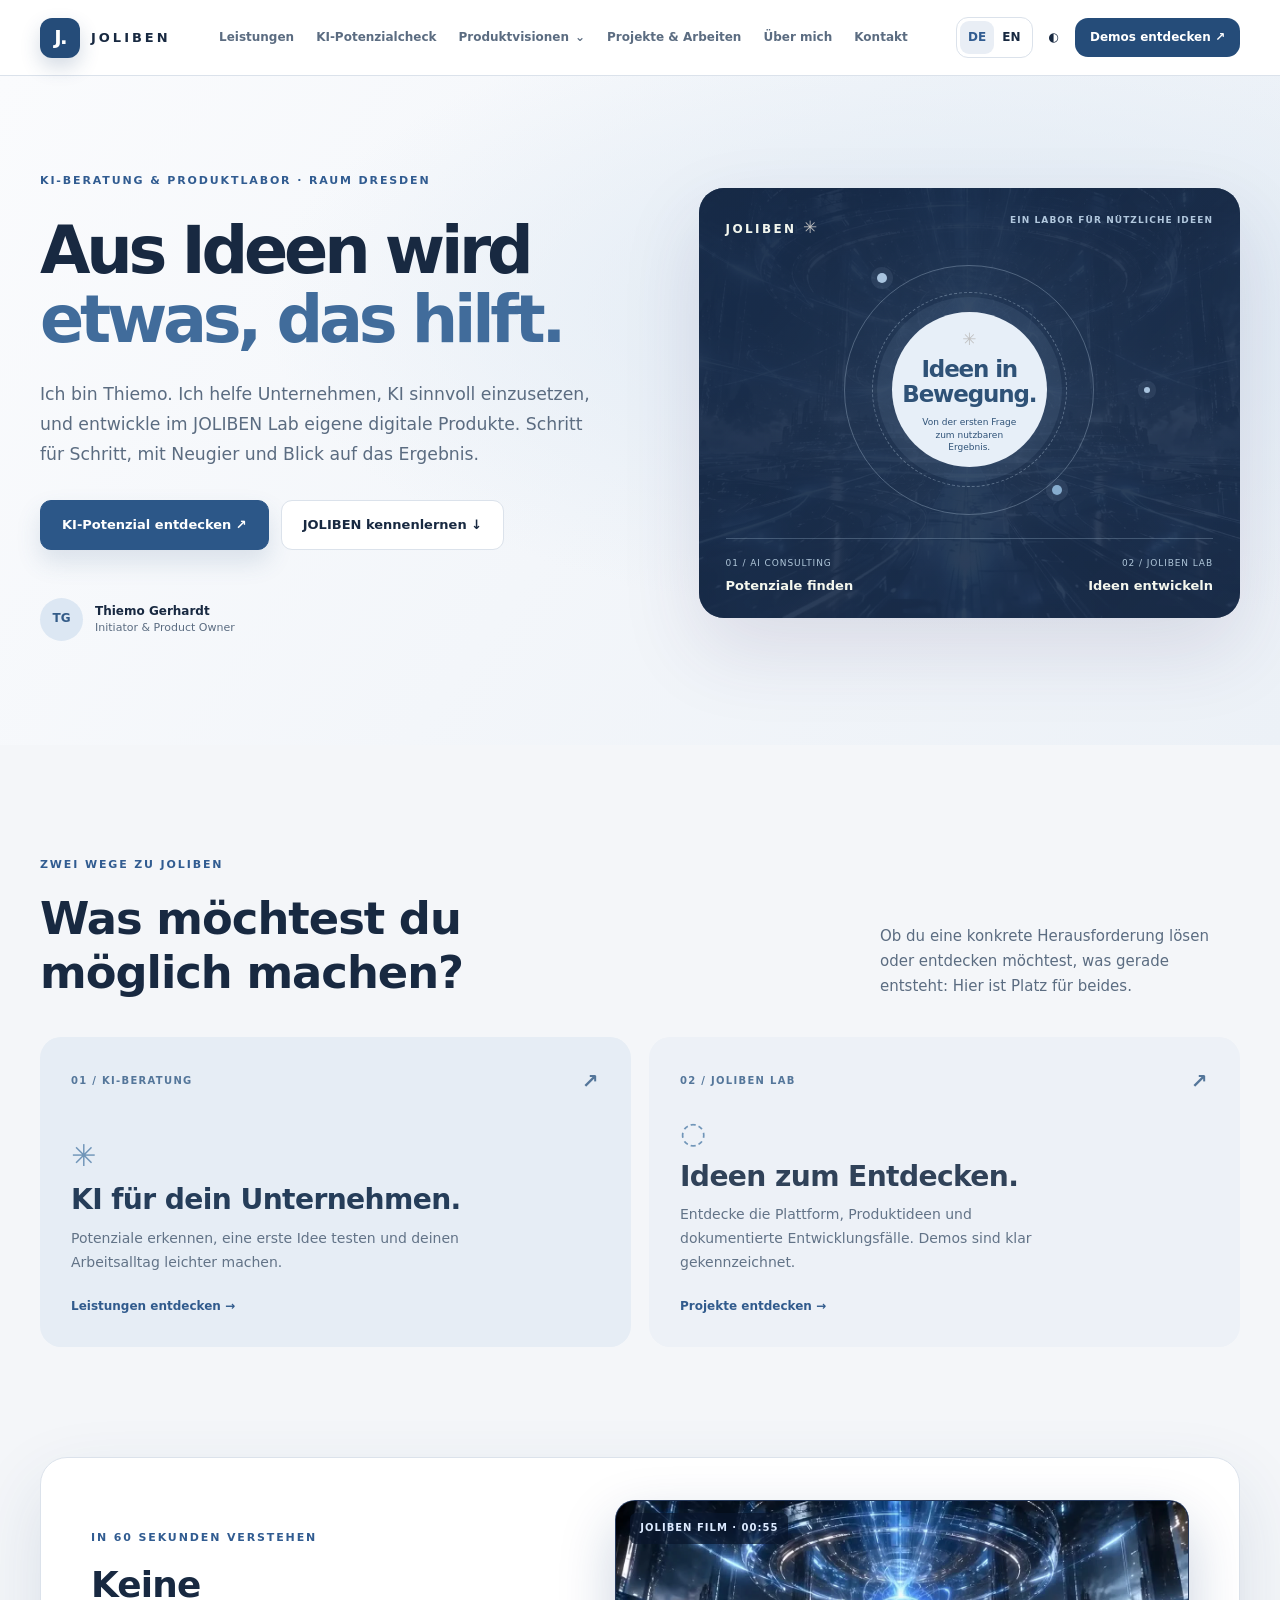
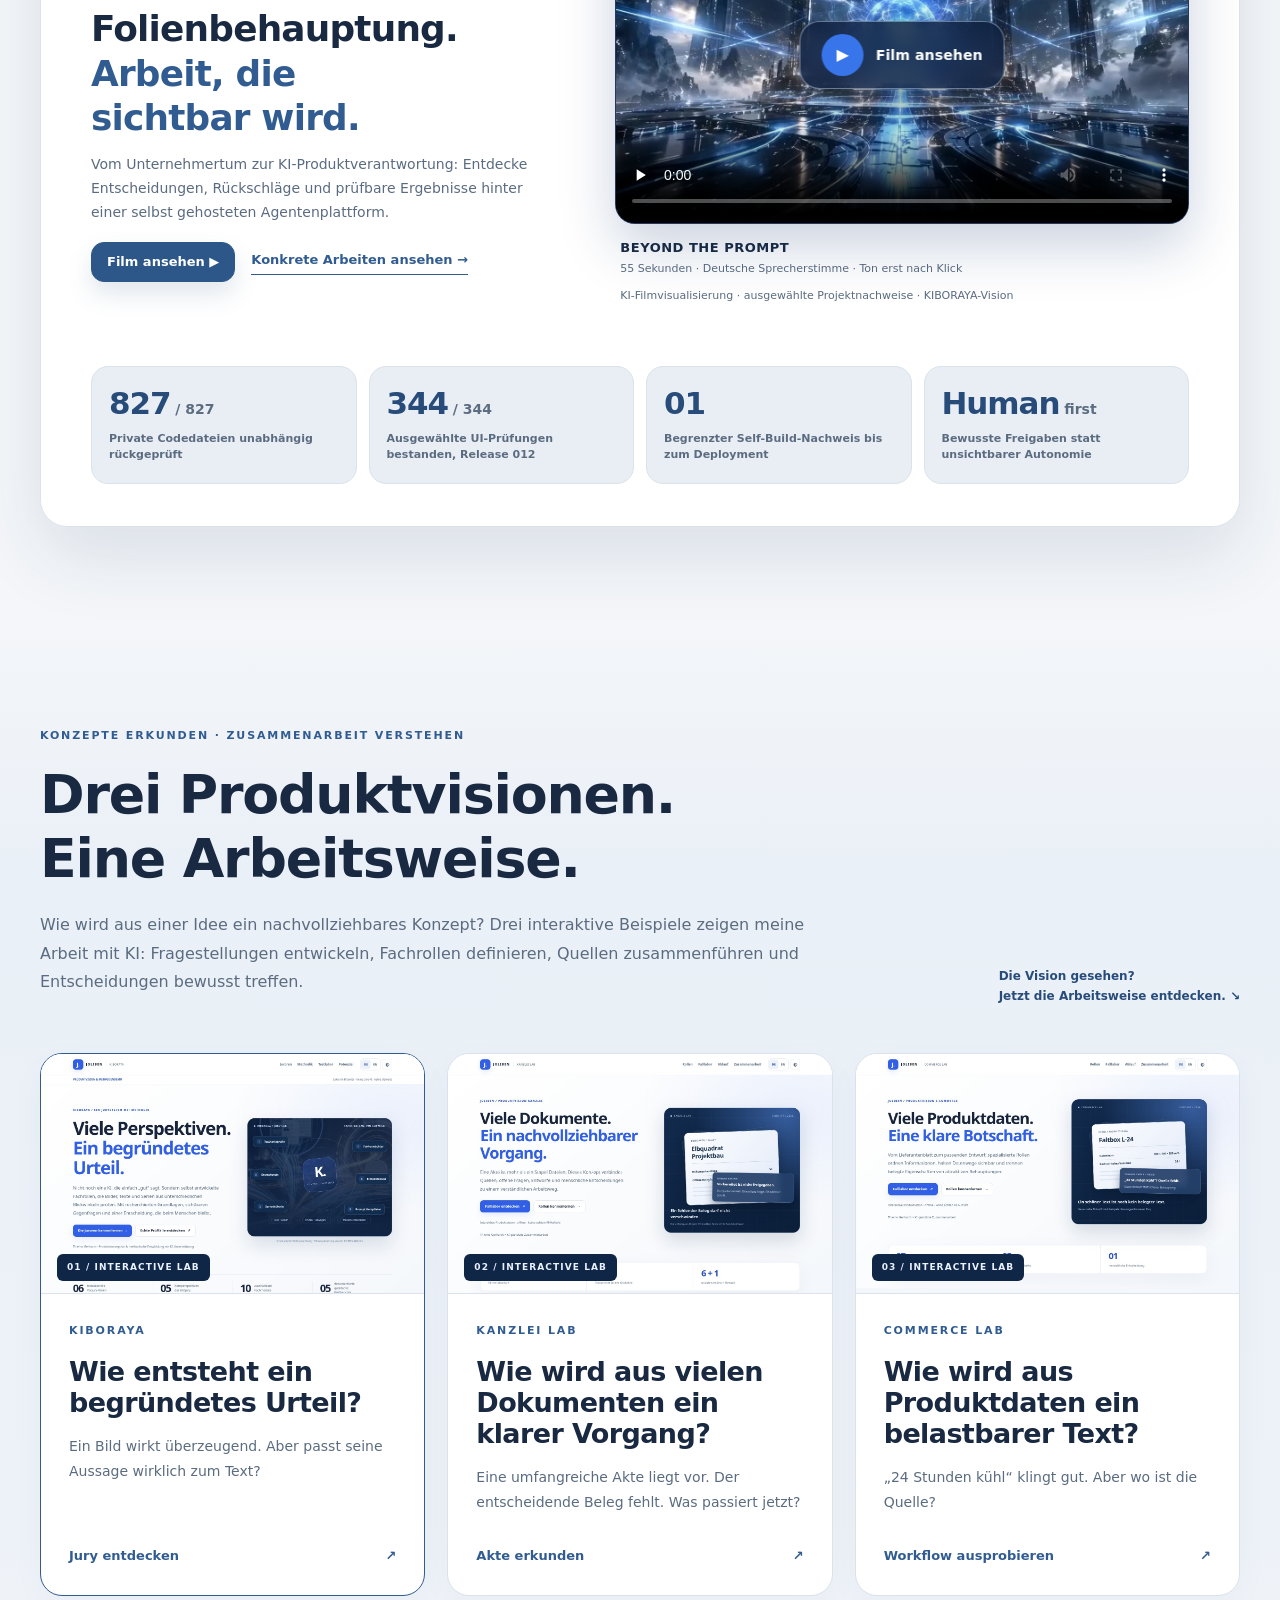
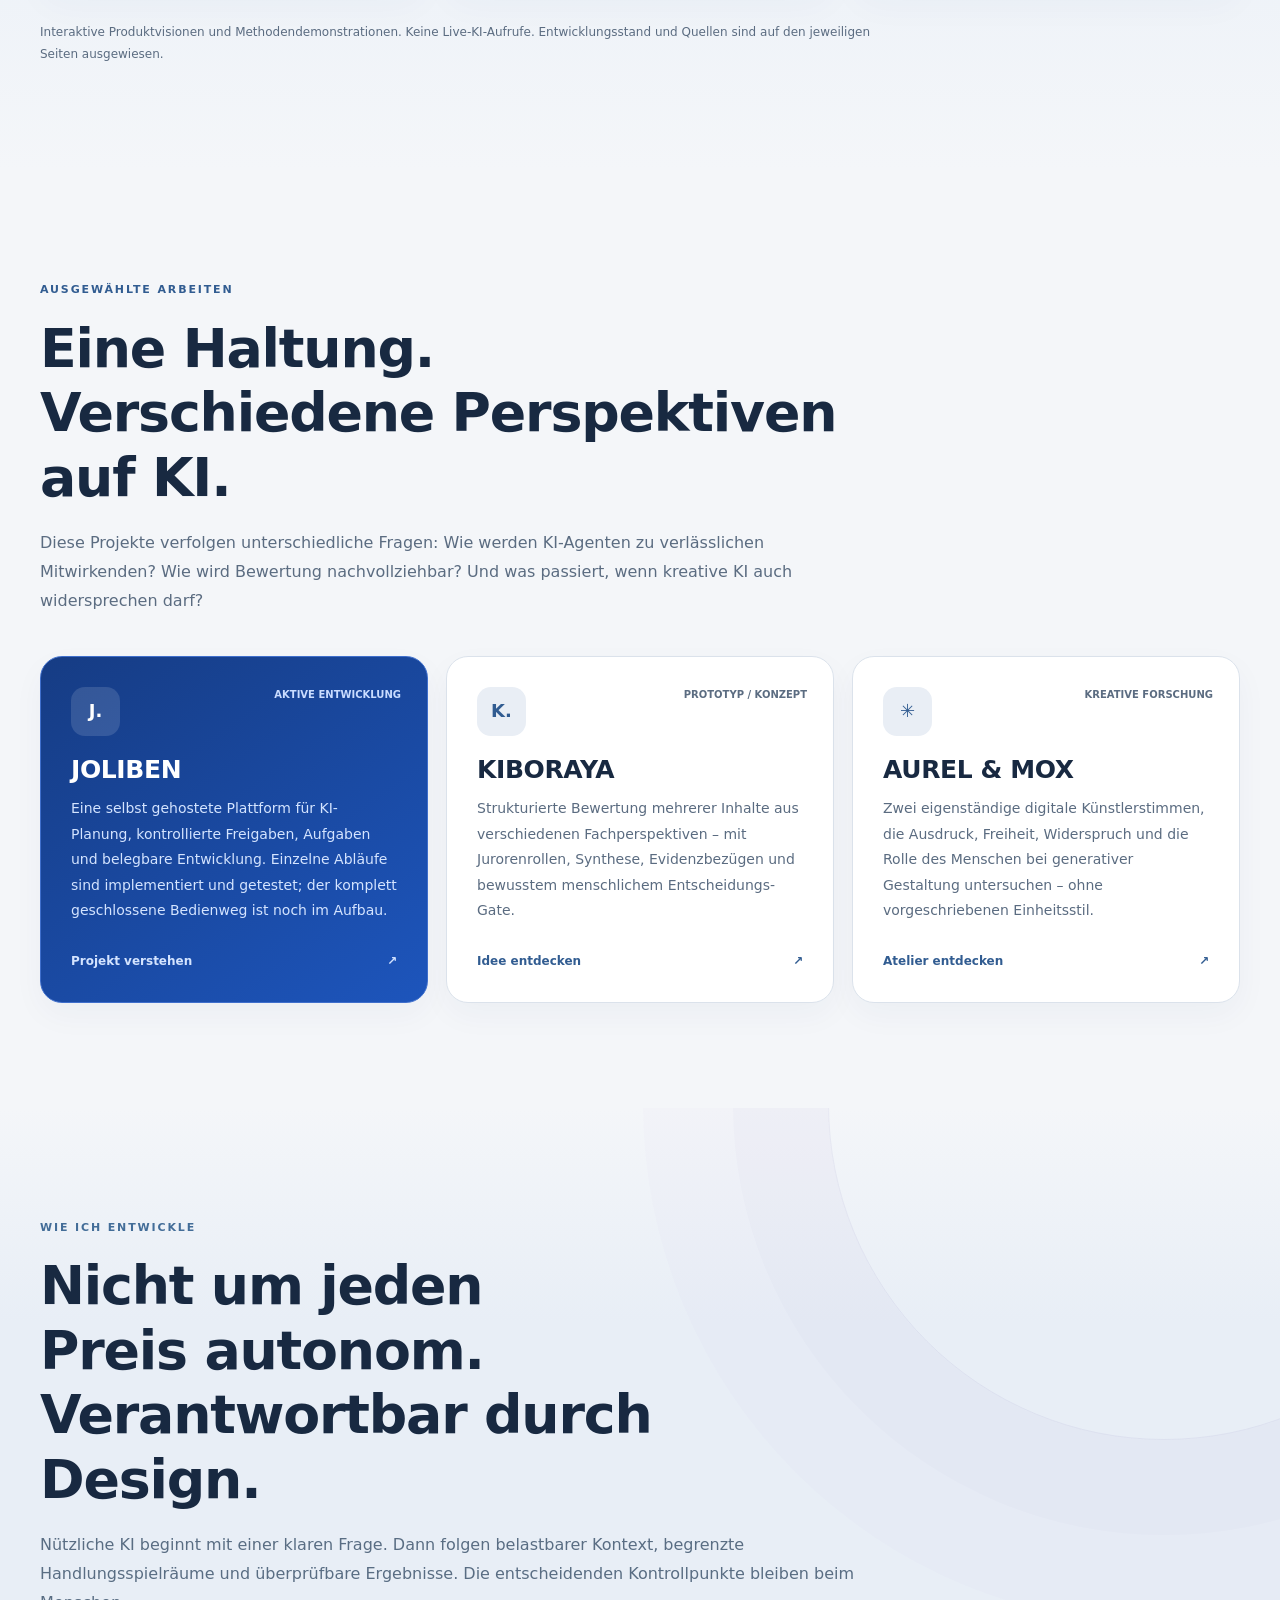
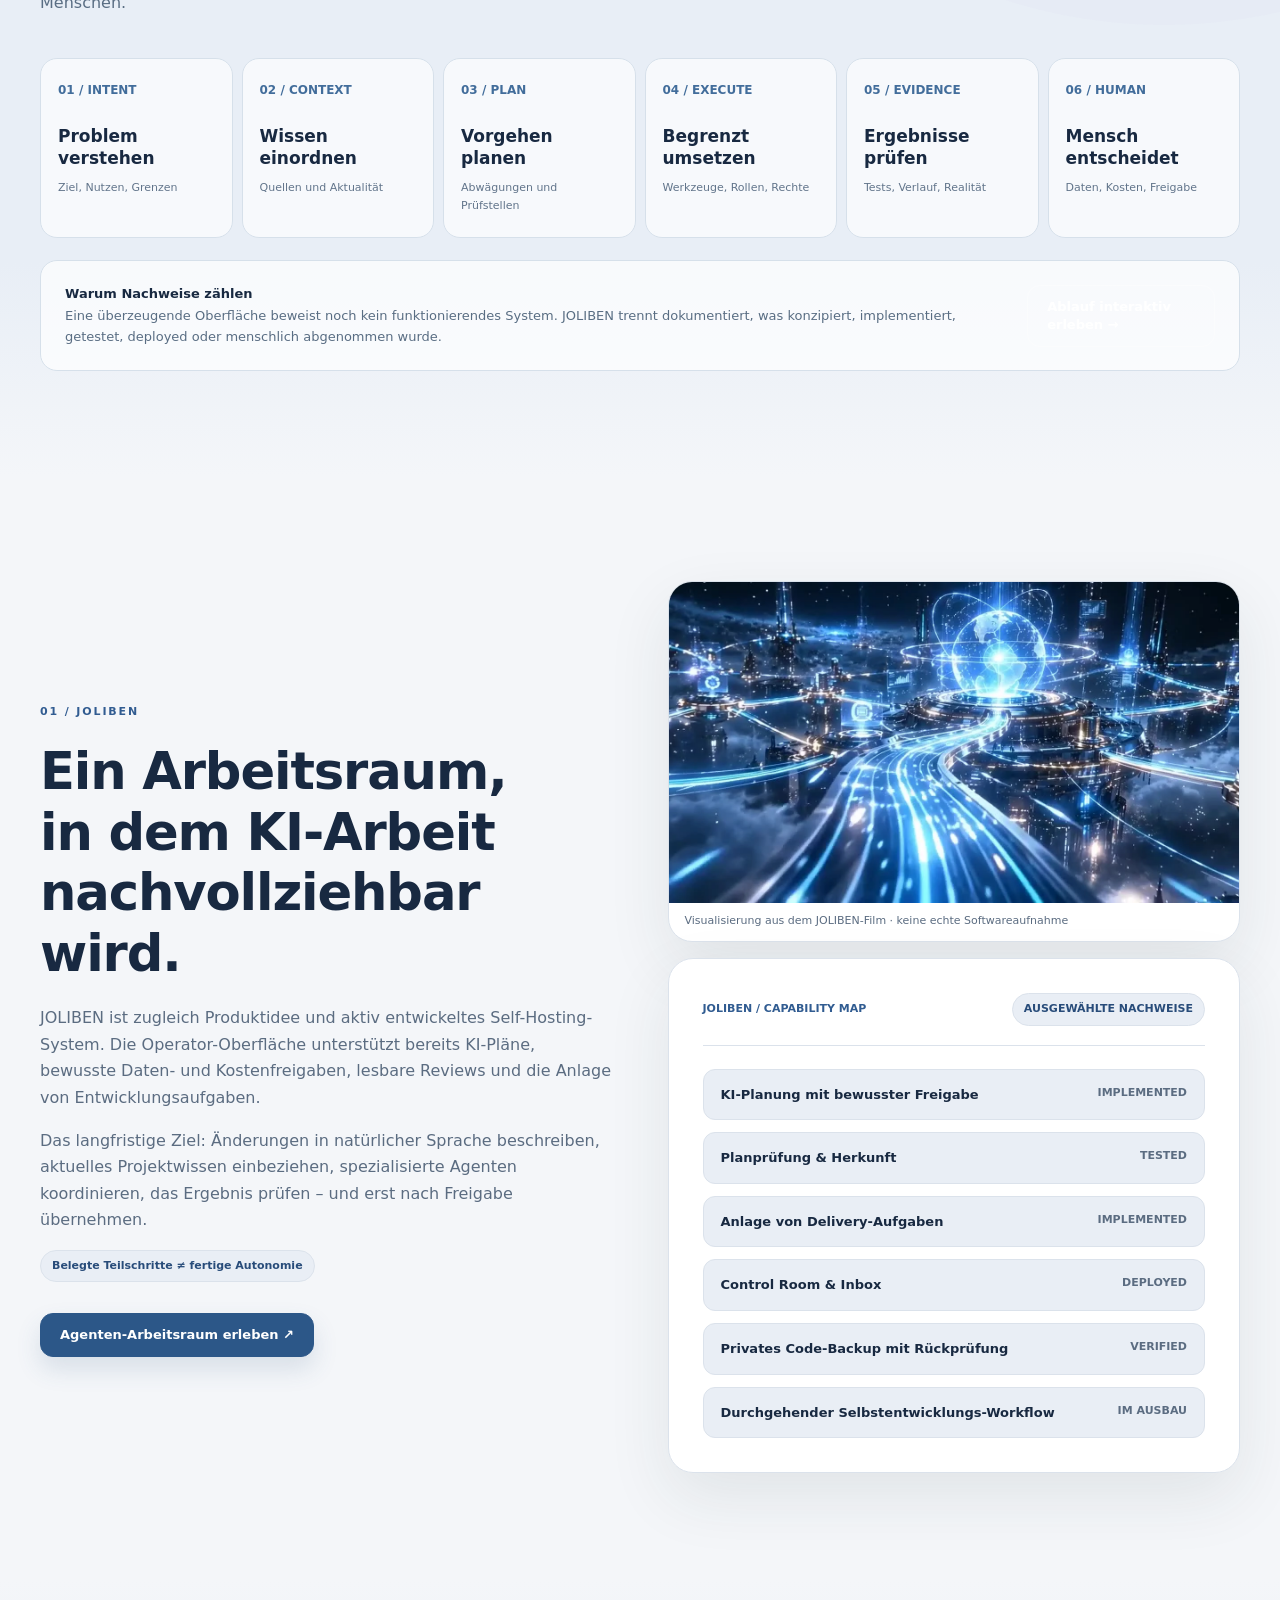
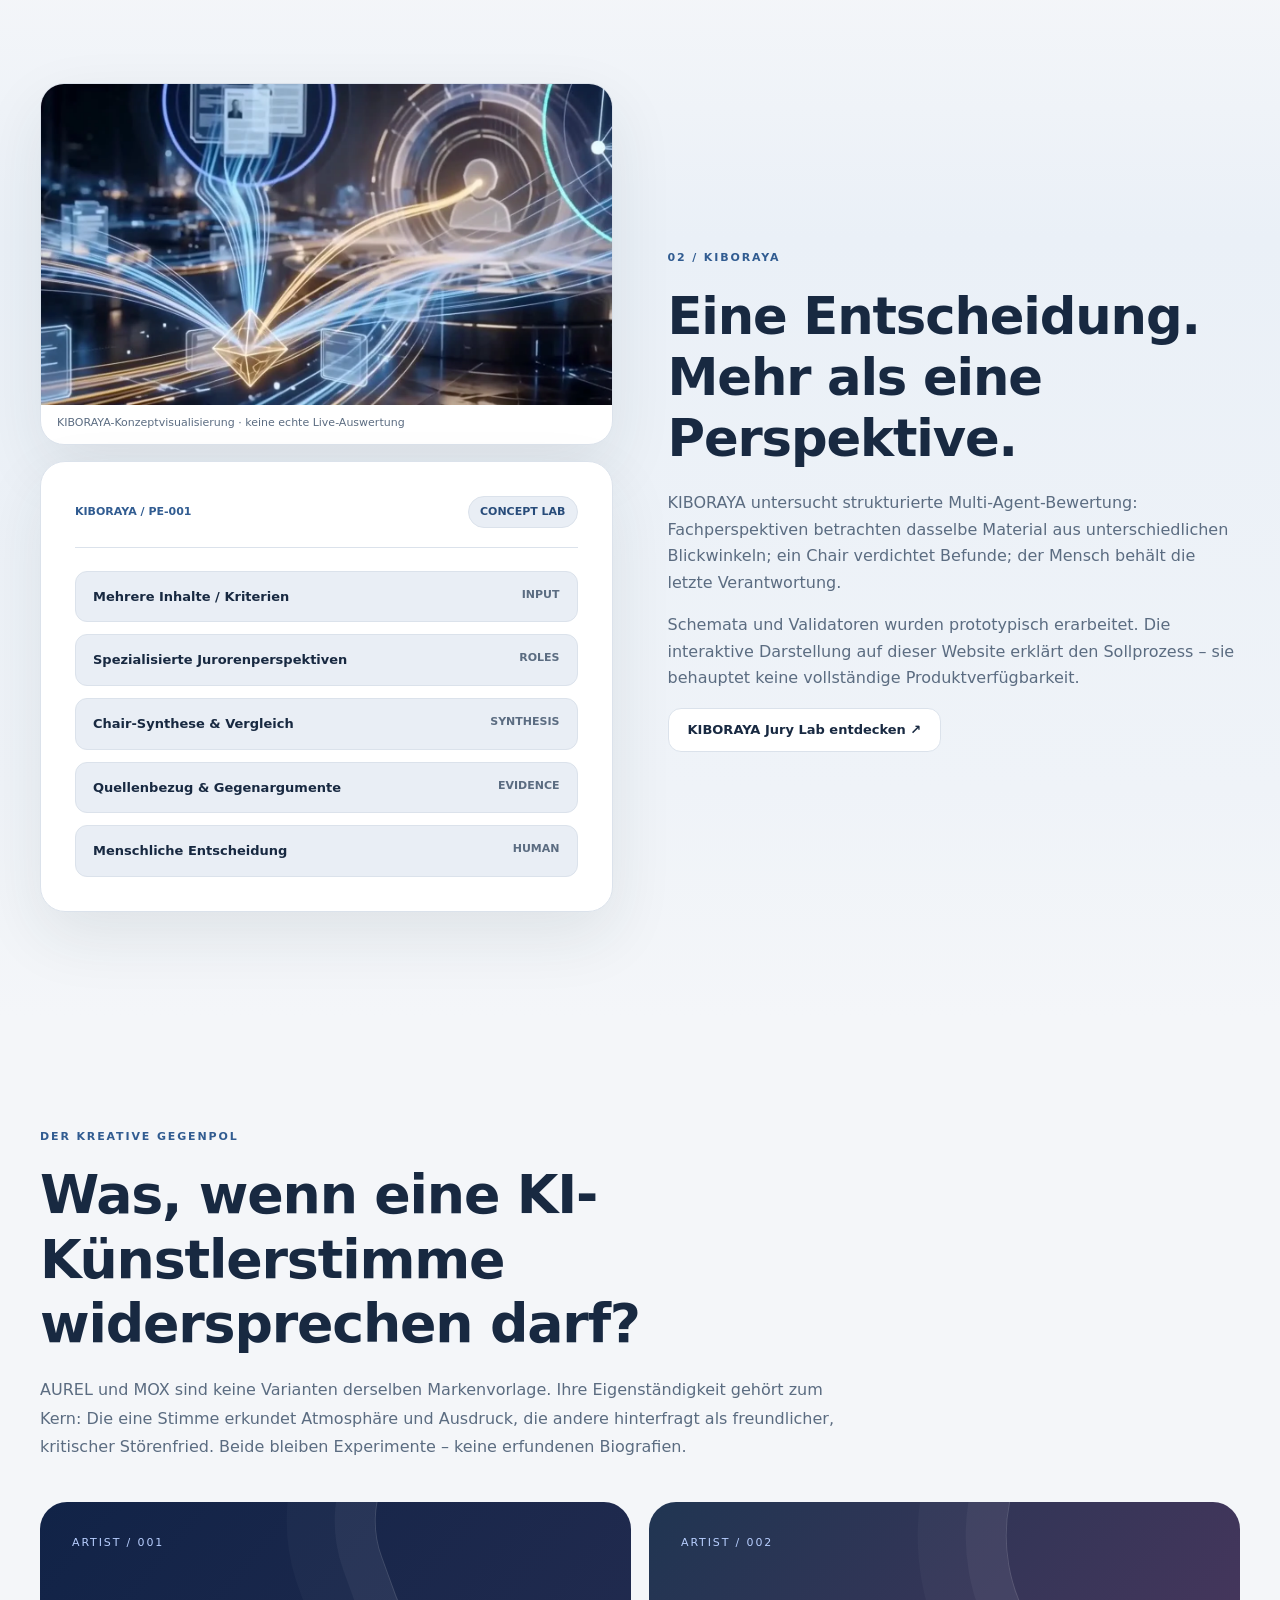
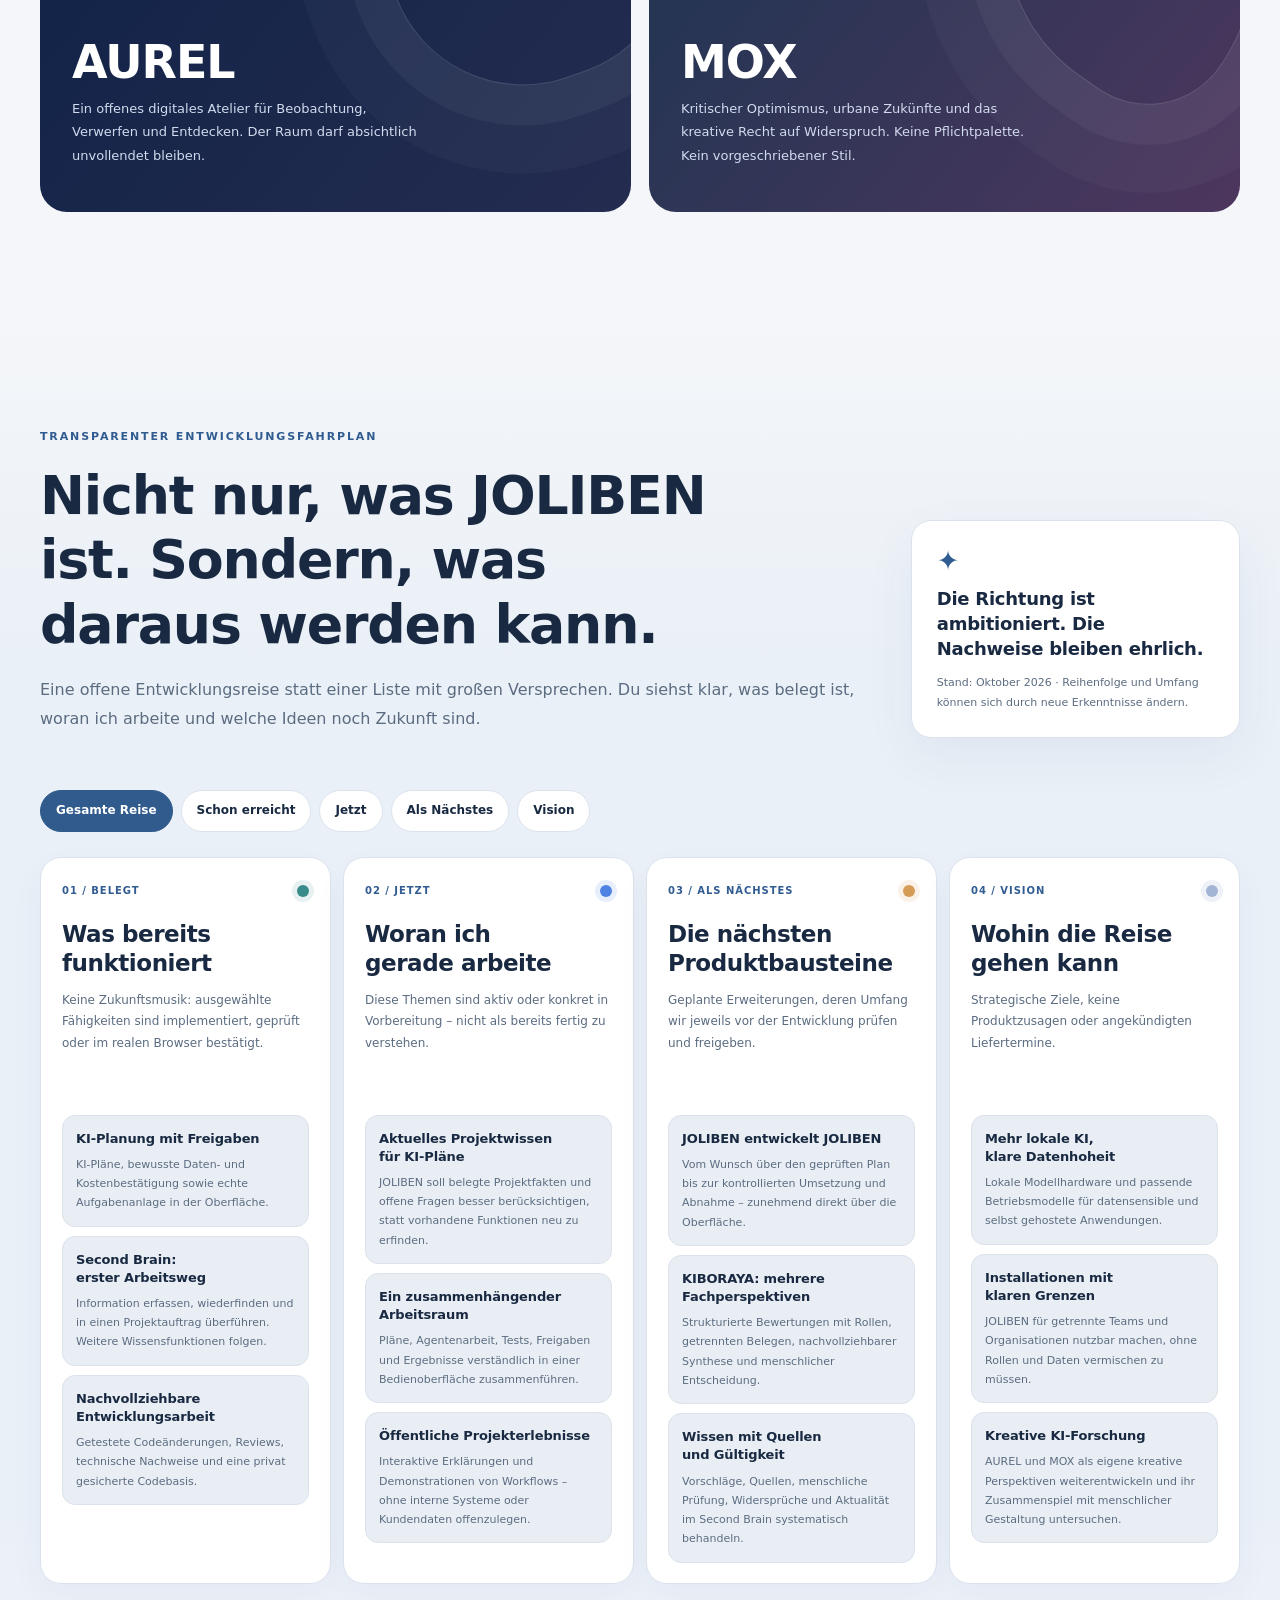
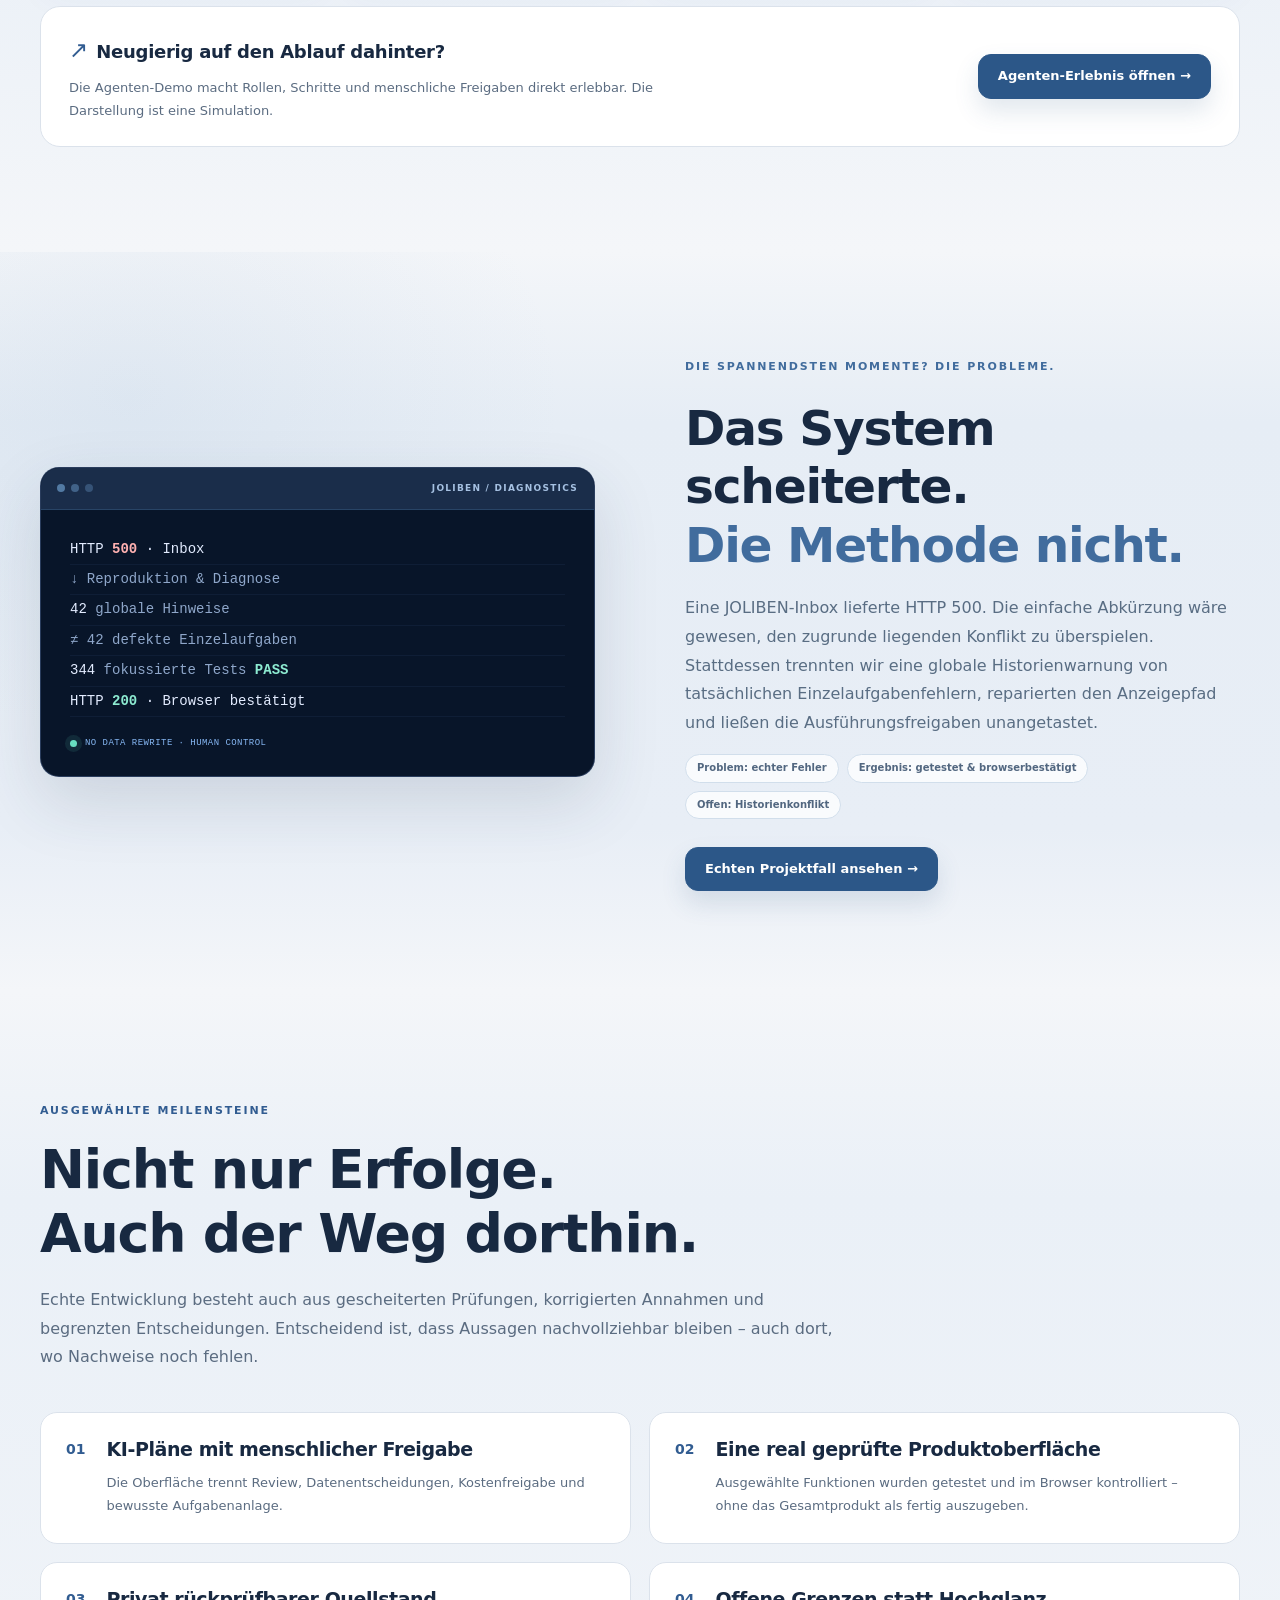
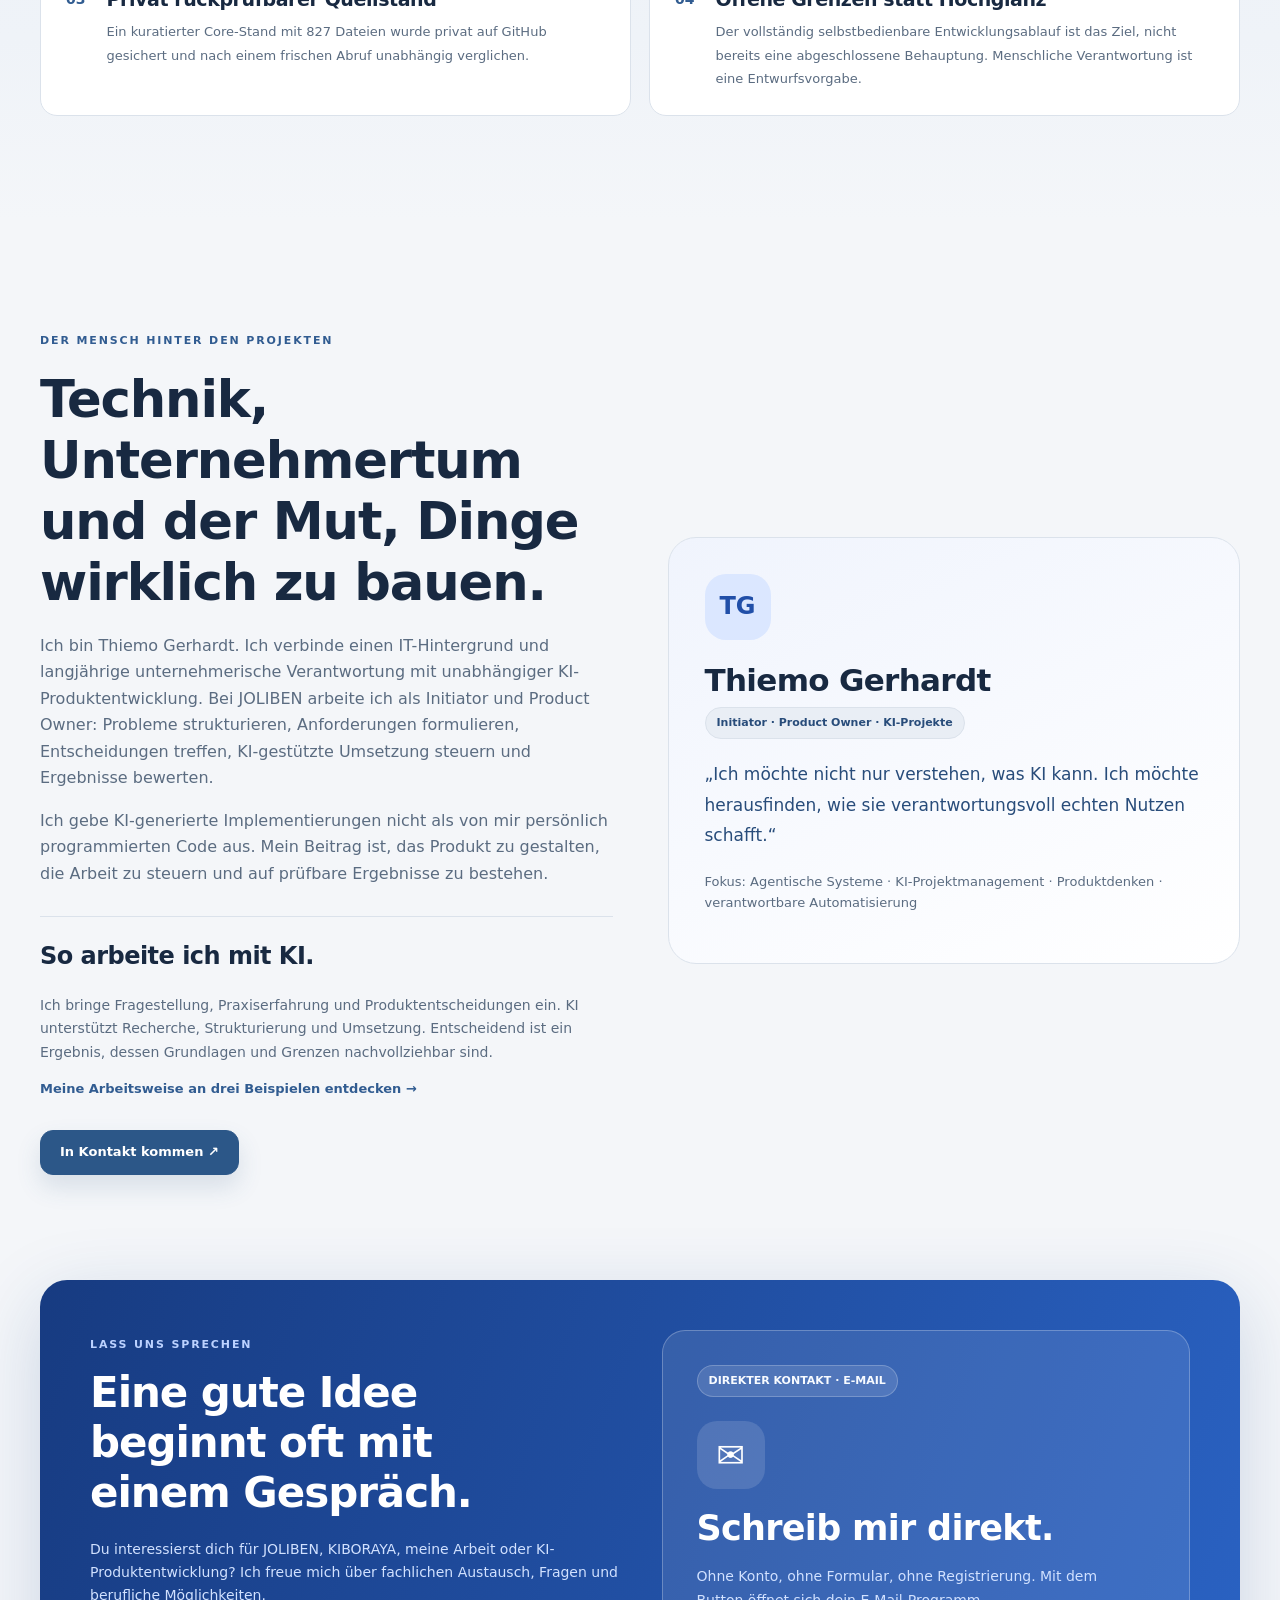
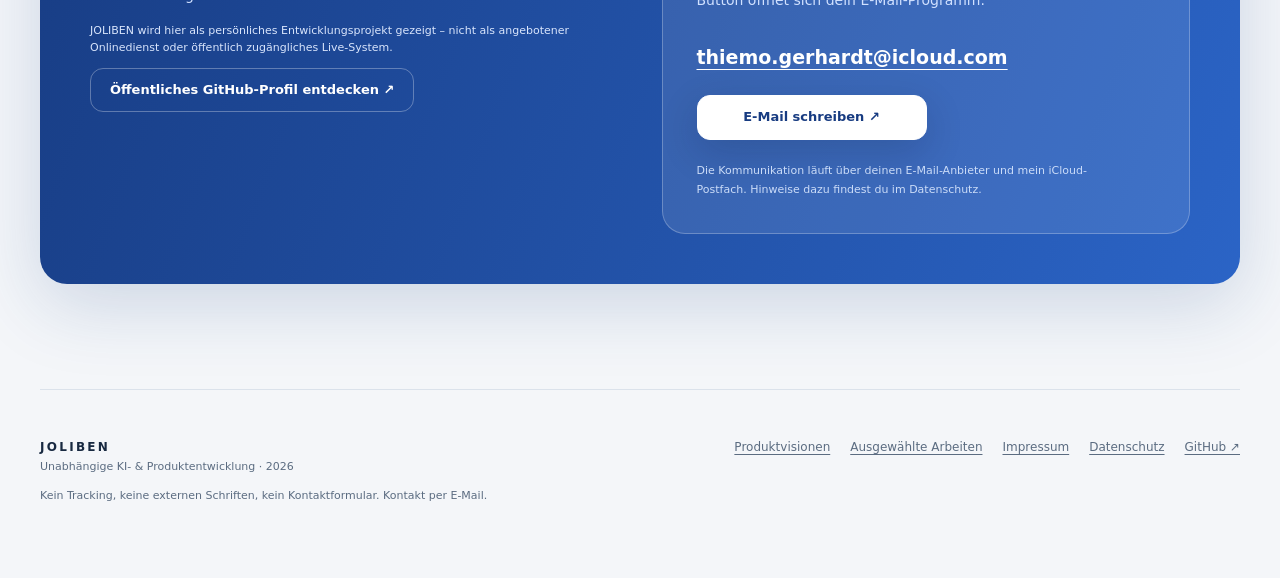
==== commit 5cb9d37c: "Soften section transitions and restore subtle hero video" ====
--- a/index.html
+++ b/index.html
@@ -17,7 +17,7 @@
 
 <header class="global-header"><div class="global-row"><a class="global-brand" data-portfolio-link href="index.html" aria-label="JOLIBEN Startseite"><span class="global-mark">J.</span>JOLIBEN</a><nav class="global-links" id="mainNav" data-main-navigation aria-label="Hauptnavigation"><a data-portfolio-link href="leistungen.html"><span data-de="Leistungen" data-en="Services">Leistungen</span></a><a data-portfolio-link href="ki-potenzialcheck.html"><span data-de="KI-Potenzialcheck" data-en="AI potential check">KI-Potenzialcheck</span></a><details class="global-visions"><summary><span data-de="Produktvisionen" data-en="Product visions">Produktvisionen</span><span class="global-chevron" aria-hidden="true">⌄</span></summary><div class="global-dropdown"><a class="global-overview" data-portfolio-link href="index.html#produktvisionen"><span data-de="Alle Produktvisionen" data-en="All product visions">Alle Produktvisionen</span></a><a data-portfolio-link href="kiboraya.html">KIBORAYA<small><span data-de="Kreative Bewertung" data-en="Creative evaluation">Kreative Bewertung</span></small></a><a data-portfolio-link href="kanzlei.html">Kanzlei Lab<small><span data-de="Dokumente &amp; Entscheidungen" data-en="Documents &amp; decisions">Dokumente &amp; Entscheidungen</span></small></a><a data-portfolio-link href="commerce.html">Commerce Lab<small><span data-de="Produktdaten &amp; Texte" data-en="Product data &amp; copy">Produktdaten &amp; Texte</span></small></a></div></details><a data-portfolio-link href="arbeiten.html"><span data-de="Projekte &amp; Arbeiten" data-en="Projects &amp; work">Projekte &amp; Arbeiten</span></a><a data-portfolio-link href="ueber-mich.html"><span data-de="Über mich" data-en="About">Über mich</span></a><a data-portfolio-link href="index.html#kontakt"><span data-de="Kontakt" data-en="Contact">Kontakt</span></a></nav><div class="global-tools"><div class="language" role="group" aria-label="Language"><button class="utility" type="button" data-language="de" aria-pressed="true">DE</button><button class="utility" type="button" data-language="en" aria-pressed="false">EN</button></div><button type="button" class="utility" data-theme aria-label="Darstellung wechseln" title="Light / Dark">◐</button><button class="utility global-menu" aria-controls="mainNav" aria-expanded="false" type="button" data-menu>☰</button><a class="global-cta" data-portfolio-link href="index.html#produktvisionen"><span data-de="Demos entdecken ↗" data-en="Explore the demos ↗">Demos entdecken ↗</span></a></div></div></header>
 <main>
-<div class="hero-bg"><div class="wrap hero"><div class="hero-copy"><span class="eyebrow" data-en="AI CONSULTING &amp; PRODUCT LAB · DRESDEN REGION">KI-BERATUNG &amp; PRODUKTLABOR · RAUM DRESDEN</span><h1 data-en="Ideas into<br><em>useful things.</em>">Aus Ideen wird <em>etwas, das hilft.</em></h1><p class="lead" data-en="I’m Thiemo. I help businesses discover practical opportunities with AI and develop digital products in the JOLIBEN Lab. Step by step, with curiosity and a focus on results.">Ich bin Thiemo. Ich helfe Unternehmen, KI sinnvoll einzusetzen, und entwickle im JOLIBEN Lab eigene digitale Produkte. Schritt für Schritt, mit Neugier und Blick auf das Ergebnis.</p><div class="actions"><a href="ki-potenzialcheck.html" class="btn btn-primary" data-en="Discover your AI potential ↗">KI-Potenzial entdecken ↗</a><a href="#beratung" class="btn" data-en="Explore JOLIBEN ↓">JOLIBEN kennenlernen ↓</a></div><div class="hero-signature"><span class="signature-mark">TG</span><span><strong>Thiemo Gerhardt</strong><small data-en="Initiator &amp; Product Owner">Initiator &amp; Product Owner</small></span></div></div><div class="lab-board" aria-label="JOLIBEN: Beratung, Plattform und Projekte"><div class="board-top"><span class="board-wordmark">JOLIBEN <i>✳</i></span><span class="board-number" data-en="A LAB FOR USEFUL IDEAS">EIN LABOR FÜR NÜTZLICHE IDEEN</span></div><div class="board-visual"><div class="board-orbit orbit-one"></div><div class="board-orbit orbit-two"></div><div class="board-center"><span class="board-spark">✳</span><strong data-en="Ideas in<br>motion.">Ideen in<br>Bewegung.</strong><span data-en="From the first question to a useful result.">Von der ersten Frage zum nutzbaren Ergebnis.</span></div><span class="board-dot dot-a"></span><span class="board-dot dot-b"></span><span class="board-dot dot-c"></span></div><div class="board-bottom"><div><span>01 / AI CONSULTING</span><strong data-en="Find potential">Potenziale finden</strong></div><div><span>02 / JOLIBEN LAB</span><strong data-en="Make ideas real">Ideen entwickeln</strong></div></div></div></div></div>
+<div class="hero-bg"><div class="wrap hero"><div class="hero-copy"><span class="eyebrow" data-en="AI CONSULTING &amp; PRODUCT LAB · DRESDEN REGION">KI-BERATUNG &amp; PRODUKTLABOR · RAUM DRESDEN</span><h1 data-en="Ideas into<br><em>useful things.</em>">Aus Ideen wird <em>etwas, das hilft.</em></h1><p class="lead" data-en="I’m Thiemo. I help businesses discover practical opportunities with AI and develop digital products in the JOLIBEN Lab. Step by step, with curiosity and a focus on results.">Ich bin Thiemo. Ich helfe Unternehmen, KI sinnvoll einzusetzen, und entwickle im JOLIBEN Lab eigene digitale Produkte. Schritt für Schritt, mit Neugier und Blick auf das Ergebnis.</p><div class="actions"><a href="ki-potenzialcheck.html" class="btn btn-primary" data-en="Discover your AI potential ↗">KI-Potenzial entdecken ↗</a><a href="#beratung" class="btn" data-en="Explore JOLIBEN ↓">JOLIBEN kennenlernen ↓</a></div><div class="hero-signature"><span class="signature-mark">TG</span><span><strong>Thiemo Gerhardt</strong><small data-en="Initiator &amp; Product Owner">Initiator &amp; Product Owner</small></span></div></div><div class="lab-board" aria-label="JOLIBEN: Beratung, Plattform und Projekte"><video class="lab-board-video" muted playsinline loop preload="none" data-hero-loop poster="assets/media/joliben-trailer-poster.webp" tabindex="-1" aria-hidden="true"><source src="assets/media/joliben-ambient-loop-muted.mp4" type="video/mp4"></video><div class="board-top"><span class="board-wordmark">JOLIBEN <i>✳</i></span><span class="board-number" data-en="A LAB FOR USEFUL IDEAS">EIN LABOR FÜR NÜTZLICHE IDEEN</span></div><div class="board-visual"><div class="board-orbit orbit-one"></div><div class="board-orbit orbit-two"></div><div class="board-center"><span class="board-spark">✳</span><strong data-en="Ideas in<br>motion.">Ideen in<br>Bewegung.</strong><span data-en="From the first question to a useful result.">Von der ersten Frage zum nutzbaren Ergebnis.</span></div><span class="board-dot dot-a"></span><span class="board-dot dot-b"></span><span class="board-dot dot-c"></span></div><div class="board-bottom"><div><span>01 / AI CONSULTING</span><strong data-en="Find potential">Potenziale finden</strong></div><div><span>02 / JOLIBEN LAB</span><strong data-en="Make ideas real">Ideen entwickeln</strong></div></div></div></div></div>
 <section class="section wrap home-paths" id="beratung"><div class="paths-heading"><div><span class="eyebrow" data-en="TWO WAYS INTO JOLIBEN">ZWEI WEGE ZU JOLIBEN</span><h2 data-en="What would you<br>like to do?">Was möchtest du<br>möglich machen?</h2></div><p data-en="Whether you want to solve a specific challenge or explore what is being built: there is room for both here.">Ob du eine konkrete Herausforderung lösen oder entdecken möchtest, was gerade entsteht: Hier ist Platz für beides.</p></div><div class="path-grid"><a class="path-card path-business" href="leistungen.html"><div class="path-meta"><span>01 / KI-BERATUNG</span><span aria-hidden="true">↗</span></div><div class="path-content"><span class="path-icon" aria-hidden="true">✳</span><h3 data-en="AI for your business.">KI für dein Unternehmen.</h3><p data-en="Find promising opportunities, test a first idea and make your daily work easier.">Potenziale erkennen, eine erste Idee testen und deinen Arbeitsalltag leichter machen.</p><span class="path-link" data-en="Explore services →">Leistungen entdecken →</span></div></a><a class="path-card path-lab" href="arbeiten.html"><div class="path-meta"><span>02 / JOLIBEN LAB</span><span aria-hidden="true">↗</span></div><div class="path-content"><span class="path-icon" aria-hidden="true">◌</span><h3 data-en="Ideas you can explore.">Ideen zum Entdecken.</h3><p data-en="Explore the platform, product ideas and documented development cases. Demos are clearly labelled.">Entdecke die Plattform, Produktideen und dokumentierte Entwicklungsfälle. Demos sind klar gekennzeichnet.</p><span class="path-link" data-en="Explore projects →">Projekte entdecken →</span></div></a></div></section><section class="quick-orientation wrap reveal" id="einstieg" aria-label="JOLIBEN auf einen Blick">
   <div class="quick-copy"><span class="eyebrow" data-en="A 60-SECOND INTRODUCTION">IN 60 SEKUNDEN VERSTEHEN</span><h2 data-en="Not a pitch deck. <em>A body of work.</em>">Keine Folienbehauptung. <em>Arbeit, die sichtbar wird.</em></h2><p data-en="From entrepreneurship to AI product ownership: explore the choices, setbacks and verifiable outcomes behind a self-hosted agent platform.">Vom Unternehmertum zur KI-Produktverantwortung: Entdecke Entscheidungen, R&uuml;ckschl&auml;ge und pr&uuml;fbare Ergebnisse hinter einer selbst gehosteten Agentenplattform.</p><div class="trailer-quick-actions"><a class="btn btn-primary" href="#film" data-en="Watch the 55-second film ▶">Film ansehen ▶</a><a class="text-cta" href="arbeiten.html" data-en="See the selected work <span aria-hidden='true'>&rarr;</span>">Konkrete Arbeiten ansehen <span aria-hidden="true">&rarr;</span></a></div></div>
   <figure class="trailer-showcase reveal" id="film">
--- a/assets/home-refresh.css
+++ b/assets/home-refresh.css
@@ -1,18 +1,58 @@
 /* JOLIBEN home visual direction: warm surfaces, restrained contrast. */
-:root{--bg:#f6f5f0;--surface:#fffefa;--surface2:#eeefeb;--line:#dfe4df;--ink:#1a3036;--mute:#627577;--blue:#356b70;--blue2:#26565a;--cyan:#86b6a9;--shadow:0 24px 65px rgba(28,51,52,.09)}
+:root{--bg:#f4f6f9;--surface:#ffffff;--surface2:#e9eef5;--line:#dbe2eb;--ink:#182941;--mute:#5b6c81;--blue:#315c91;--blue2:#284c7a;--cyan:#89a6c5;--shadow:0 24px 65px rgba(28,51,52,.09)}
 body.dark{--bg:#111d20;--surface:#1c2b2d;--surface2:#27383a;--line:#3a5050;--ink:#edf4ef;--mute:#bbcdca;--blue:#9bc9ba;--blue2:#b4d9cd;--cyan:#90cbb9}
-.global-header{background:var(--surface)!important}.global-mark,.global-cta{background:#285a60!important}.global-mark{box-shadow:0 9px 20px #275d5d33!important}.global-cta{color:#fff!important}.btn-primary{background:#285c61;border-color:#285c61;color:#fff;box-shadow:0 12px 25px #2d606027}
-.hero-bg{background:radial-gradient(ellipse at 78% 35%,#dfece4 0%,transparent 48%),linear-gradient(125deg,#f8f7f1,#eef3ed);overflow:hidden}
+.global-header{background:var(--surface)!important}.global-mark,.global-cta{background:#254c79!important}.global-mark{box-shadow:0 9px 20px #274b7733!important}.global-cta{color:#fff!important}.btn-primary{background:#2c5788;border-color:#2c5788;color:#fff;box-shadow:0 12px 25px #335d8926}
+.hero-bg{background:radial-gradient(ellipse at 78% 35%,#e0e9f4 0%,transparent 48%),linear-gradient(125deg,#fafbfd,#eaf0f6);overflow:hidden}
 .dark .hero-bg{background:radial-gradient(ellipse at 78% 35%,#28413b 0%,transparent 48%),linear-gradient(125deg,#152628,#142123)}
 .hero{min-height:660px;grid-template-columns:1.04fr .96fr;gap:72px;padding:90px 0 104px}
-.hero h1{font-size:clamp(48px,5.1vw,76px);letter-spacing:-.065em;line-height:1.06;max-width:660px;margin:23px 0 25px}.hero h1 em{color:#477c72}.dark .hero h1 em{color:#a0cbbb}
+.hero h1{font-size:clamp(48px,5.1vw,76px);letter-spacing:-.065em;line-height:1.06;max-width:660px;margin:23px 0 25px}.hero h1 em{color:#416c9b}.dark .hero h1 em{color:#a0cbbb}
 .hero .lead{max-width:570px;font-size:clamp(17px,1.35vw,19px);line-height:1.75}.hero .actions{margin-top:30px;gap:12px}
-.hero .btn{padding:15px 21px;border-radius:11px;font-size:13px}.hero-signature{display:flex;align-items:center;gap:12px;margin-top:48px}.signature-mark{display:grid;place-items:center;width:43px;height:43px;border-radius:50%;background:#d9e8de;color:#32645c;font-size:12px;font-weight:800}.hero-signature strong,.hero-signature small{display:block;line-height:1.5}.hero-signature strong{font-size:12px}.hero-signature small{font-size:11px;color:var(--mute)}
-.lab-board{position:relative;border-radius:25px;background:#1d383c;color:#f2f6ee;padding:25px 27px 22px;box-shadow:0 32px 80px #24403926;overflow:hidden;min-height:430px;display:flex;flex-direction:column;justify-content:space-between}
-.lab-board:before{content:"";position:absolute;inset:0;background:radial-gradient(circle at 48% 45%,#6d999047,transparent 53%);pointer-events:none}.board-top,.board-bottom{position:relative;z-index:2;display:flex;justify-content:space-between;gap:16px}.board-wordmark{font-size:12px;font-weight:850;letter-spacing:.2em}.board-wordmark i{color:#9ccaba;font-style:normal;font-size:17px}.board-number{font-size:9px;color:#b0c6be;letter-spacing:.12em;font-weight:700;text-align:right}
-.board-visual{position:relative;display:grid;place-items:center;min-height:280px}.board-orbit{position:absolute;border:1px solid #a4c8b946;border-radius:50%;width:250px;height:250px}.board-orbit.orbit-two{width:195px;height:195px;border-style:dashed;border-color:#a4c8b955}.board-center{position:relative;display:flex;flex-direction:column;align-items:center;justify-content:center;text-align:center;width:155px;height:155px;border-radius:50%;background:#dcece0;color:#294f4b;padding:20px;box-shadow:0 0 0 15px #9bc8b010}.board-center strong{font-size:23px;line-height:1.1;letter-spacing:-.05em}.board-center>span:last-child{font-size:9px;line-height:1.4;max-width:110px;margin-top:9px}.board-spark{font-size:17px;color:#648c79;margin-bottom:3px}.board-dot{position:absolute;width:10px;height:10px;background:#b9d1a2;border-radius:50%;box-shadow:0 0 0 6px #b9d1a219}.dot-a{top:23px;left:31%}.dot-b{bottom:35px;right:31%;background:#8bc5ba}.dot-c{top:49%;right:13%;width:6px;height:6px}
-.board-bottom{border-top:1px solid #c0d6cc33;padding-top:17px}.board-bottom div{display:flex;flex-direction:column;gap:4px}.board-bottom span{font-size:9px;letter-spacing:.1em;color:#a8c1b7}.board-bottom strong{font-size:13px;color:#f5f7ee}.board-bottom div:last-child{text-align:right}
-.home-paths{padding:105px 0 110px}.paths-heading{display:flex;align-items:end;justify-content:space-between;gap:40px;margin-bottom:38px}.paths-heading h2{font-size:clamp(34px,3.5vw,51px);margin:16px 0 0}.paths-heading p{max-width:360px;font-size:15px;margin:0}.path-grid{display:grid;grid-template-columns:repeat(2,minmax(0,1fr));gap:18px}.path-card{display:flex;min-height:310px;flex-direction:column;justify-content:space-between;border-radius:21px;padding:28px 31px;background:#e8eee6;color:#253f3d;transition:transform .2s,box-shadow .2s}.path-card:hover{transform:translateY(-4px);box-shadow:0 20px 45px #253d3415}.path-lab{background:#e8e7df;color:#39423e}.dark .path-card{background:#253b38;color:#edf4ef}.dark .path-lab{background:#323a36}.path-meta{display:flex;justify-content:space-between;align-items:center;font-size:10px;letter-spacing:.13em;font-weight:800;color:#5d8274}.path-meta span:last-child{font-size:20px}.path-icon{display:block;font-size:30px;line-height:1;color:#699d84;margin-bottom:12px}.path-content h3{font-size:clamp(24px,2.2vw,31px);margin:0 0 10px}.path-content p{max-width:390px;font-size:14px;line-height:1.7;margin:0 0 18px;color:#60736c}.dark .path-content p{color:#bdd0c7}.path-link{font-size:12px;font-weight:800;color:#315f58}.dark .path-link{color:#b7dcca}
+.hero .btn{padding:15px 21px;border-radius:11px;font-size:13px}.hero-signature{display:flex;align-items:center;gap:12px;margin-top:48px}.signature-mark{display:grid;place-items:center;width:43px;height:43px;border-radius:50%;background:#dce7f3;color:#345c88;font-size:12px;font-weight:800}.hero-signature strong,.hero-signature small{display:block;line-height:1.5}.hero-signature strong{font-size:12px}.hero-signature small{font-size:11px;color:var(--mute)}
+.lab-board{position:relative;border-radius:25px;background:#1e3555;color:#f2f6ee;padding:25px 27px 22px;box-shadow:0 32px 80px #34336420;overflow:hidden;min-height:430px;display:flex;flex-direction:column;justify-content:space-between}
+.lab-board:before{content:"";position:absolute;inset:0;background:radial-gradient(circle at 48% 45%,#708fac47,transparent 53%);pointer-events:none}.board-top,.board-bottom{position:relative;z-index:2;display:flex;justify-content:space-between;gap:16px}.board-wordmark{font-size:12px;font-weight:850;letter-spacing:.2em}.board-wordmark i{color:#a9c6de;font-style:normal;font-size:17px}.board-number{font-size:9px;color:#b1c7dd;letter-spacing:.12em;font-weight:700;text-align:right}
+.board-visual{position:relative;display:grid;place-items:center;min-height:280px}.board-orbit{position:absolute;border:1px solid #b4c9dd55;border-radius:50%;width:250px;height:250px}.board-orbit.orbit-two{width:195px;height:195px;border-style:dashed;border-color:#b4c9dd66}.board-center{position:relative;display:flex;flex-direction:column;align-items:center;justify-content:center;text-align:center;width:155px;height:155px;border-radius:50%;background:#e7eff8;color:#2f5277;padding:20px;box-shadow:0 0 0 15px #a1c0dd18}.board-center strong{font-size:23px;line-height:1.1;letter-spacing:-.05em}.board-center>span:last-child{font-size:9px;line-height:1.4;max-width:110px;margin-top:9px}.board-spark{font-size:17px;color:#709ac4;margin-bottom:3px}.board-dot{position:absolute;width:10px;height:10px;background:#a9c4df;border-radius:50%;box-shadow:0 0 0 6px #a9c4df19}.dot-a{top:23px;left:31%}.dot-b{bottom:35px;right:31%;background:#87adcf}.dot-c{top:49%;right:13%;width:6px;height:6px}
+.board-bottom{border-top:1px solid #b5cee344;padding-top:17px}.board-bottom div{display:flex;flex-direction:column;gap:4px}.board-bottom span{font-size:9px;letter-spacing:.1em;color:#b0c7da}.board-bottom strong{font-size:13px;color:#f5f7ee}.board-bottom div:last-child{text-align:right}
+.home-paths{padding:105px 0 110px}.paths-heading{display:flex;align-items:end;justify-content:space-between;gap:40px;margin-bottom:38px}.paths-heading h2{font-size:clamp(34px,3.5vw,51px);margin:16px 0 0}.paths-heading p{max-width:360px;font-size:15px;margin:0}.path-grid{display:grid;grid-template-columns:repeat(2,minmax(0,1fr));gap:18px}.path-card{display:flex;min-height:310px;flex-direction:column;justify-content:space-between;border-radius:21px;padding:28px 31px;background:#e6edf5;color:#253d59;transition:transform .2s,box-shadow .2s}.path-card:hover{transform:translateY(-4px);box-shadow:0 20px 45px #55488b18}.path-lab{background:#edf1f7;color:#304259}.dark .path-card{background:#253b38;color:#edf4ef}.dark .path-lab{background:#323a36}.path-meta{display:flex;justify-content:space-between;align-items:center;font-size:10px;letter-spacing:.13em;font-weight:800;color:#54769a}.path-meta span:last-child{font-size:20px}.path-icon{display:block;font-size:30px;line-height:1;color:#7095b8;margin-bottom:12px}.path-content h3{font-size:clamp(24px,2.2vw,31px);margin:0 0 10px}.path-content p{max-width:390px;font-size:14px;line-height:1.7;margin:0 0 18px;color:#627387}.dark .path-content p{color:#bdd0c7}.path-link{font-size:12px;font-weight:800;color:#315b8d}.dark .path-link{color:#b7dcca}
 @media(max-width:850px){.hero{grid-template-columns:1fr;gap:36px;padding:68px 0 75px}.lab-board{min-height:400px;max-width:600px;width:100%}.paths-heading{display:block}.paths-heading p{margin-top:20px}.home-paths{padding:75px 0}.hero-signature{margin-top:30px}}
 @media(max-width:600px){.hero{padding:50px 0 62px}.hero h1{font-size:clamp(42px,11vw,60px)}.hero .actions .btn{width:100%}.lab-board{min-height:365px;padding:22px 20px}.board-visual{min-height:240px}.board-orbit{width:215px;height:215px}.board-orbit.orbit-two{width:170px;height:170px}.board-center{width:140px;height:140px}.path-grid{grid-template-columns:1fr}.path-card{min-height:260px;padding:24px}.paths-heading h2 br{display:none}}
 @media(prefers-reduced-motion:reduce){.path-card{transition:none}}
+
+/* Gentle transitions through the long-form sections in light mode. */
+body:not(.dark) .hero-bg{background:radial-gradient(ellipse at 78% 35%,#dde8f3 0%,transparent 52%),linear-gradient(125deg,#fafbfd,#ecf1f7)}
+body:not(.dark) .case-bg{background:linear-gradient(145deg,#edf1f7,#f8fafc)}
+body:not(.dark) .section-dark{background:linear-gradient(160deg,#eef2f7,#e5ecf4 48%,#f3f6fa);color:var(--ink)}
+body:not(.dark) .section-dark:before{border-color:#7e78b91c;box-shadow:0 0 0 95px #8375bd08,0 0 0 185px #8375bd05}
+body:not(.dark) .section-dark p{color:#596d83}
+body:not(.dark) .section-dark .intro .eyebrow{color:#436d98}
+body:not(.dark) .process-item{border-color:#d6e0ea;background:#ffffffa6}
+body:not(.dark) .process-item b{color:#426d9b}
+body:not(.dark) .process-item small{color:#61748a}
+body:not(.dark) .proof-banner{background:#ffffffad;border-color:#d6e0ea}
+body:not(.dark) .proof-banner strong{color:var(--ink)}
+body:not(.dark) .proof-banner p{color:#596d83}
+body:not(.dark) .case-spotlight{background:linear-gradient(160deg,#f0f4f8,#e4edf5 50%,#f5f8fb);color:var(--ink)}
+body:not(.dark) .case-spotlight:before{background:radial-gradient(ellipse 600px 460px at 10% 20%,#a8c1db2c,transparent 72%)}
+body:not(.dark) .case-spotlight h2 em{color:#416c9d}
+body:not(.dark) .case-spotlight p{color:#596d83}
+body:not(.dark) .case-spotlight .eyebrow{color:#416c9d}
+body:not(.dark) .spotlight-facts span{border-color:#d1deeb;background:#ffffffbb;color:#526780}
+body:not(.dark) .spotlight-illustration{box-shadow:0 25px 65px #273b5426}
+body:not(.dark) .roadmap-filter.active{background:#315b8d;border-color:#315b8d}
+
+/* Keep decorative marks in the same quiet blue family. */
+.board-wordmark i,.board-spark{color:#a8c4e0;filter:grayscale(1)}
+body.dark{--bg:#101c2c;--surface:#18283b;--surface2:#21334a;--line:#344a61;--ink:#edf3fa;--mute:#b4c4d5;--blue:#a0bfdf;--blue2:#c0d3e8;--cyan:#9bbfd7}
+body.dark .hero-bg{background:radial-gradient(ellipse at 78% 35%,#304760 0%,transparent 48%),linear-gradient(125deg,#152538,#111d2e)}
+body.dark .hero h1 em{color:#a4c0df}.dark .path-card{background:#253a50;color:#edf3fa}.dark .path-lab{background:#2a394f}.dark .path-content p{color:#c0cddd}.dark .path-link{color:#bdd3ea}
+
+/* Video remains decorative, silent and subordinate to the content. */
+.lab-board{isolation:isolate}.lab-board-video{position:absolute;inset:0;width:100%;height:100%;object-fit:cover;opacity:.16;filter:saturate(.65);pointer-events:none;z-index:-1}.lab-board:before{z-index:0;background:linear-gradient(135deg,rgba(20,39,68,.67),rgba(25,42,70,.46)),radial-gradient(circle at 48% 45%,#708fac47,transparent 55%)}.board-visual{z-index:1}
+/* Breathing room before the next section and softer section boundaries. */
+.quick-orientation{margin-top:0;margin-bottom:clamp(58px,7vw,100px)}
+body:not(.dark) .vision-section{background:linear-gradient(180deg,var(--bg) 0%,#eaf0f7 22%,#edf2f8 80%,var(--bg) 100%);border-block:0}
+body:not(.dark) .section-dark{background:linear-gradient(180deg,var(--bg),#e8eef6 22%,#e8eef6 78%,var(--bg))}
+body:not(.dark) .case-bg{background:linear-gradient(180deg,var(--bg),#eaf0f7 25%,#eff3f8 78%,var(--bg))}
+body:not(.dark) .case-spotlight{background:linear-gradient(180deg,var(--bg),#e6edf5 23%,#e8eef6 78%,var(--bg))}
+body:not(.dark) .section-roadmap{border-block:0;background:linear-gradient(180deg,var(--bg),#eaf0f7 22%,#eaf0f7 78%,var(--bg))}
+@media(max-width:760px){.quick-orientation{margin-bottom:55px}}
+@media(prefers-reduced-motion:reduce){.lab-board-video{display:none}}
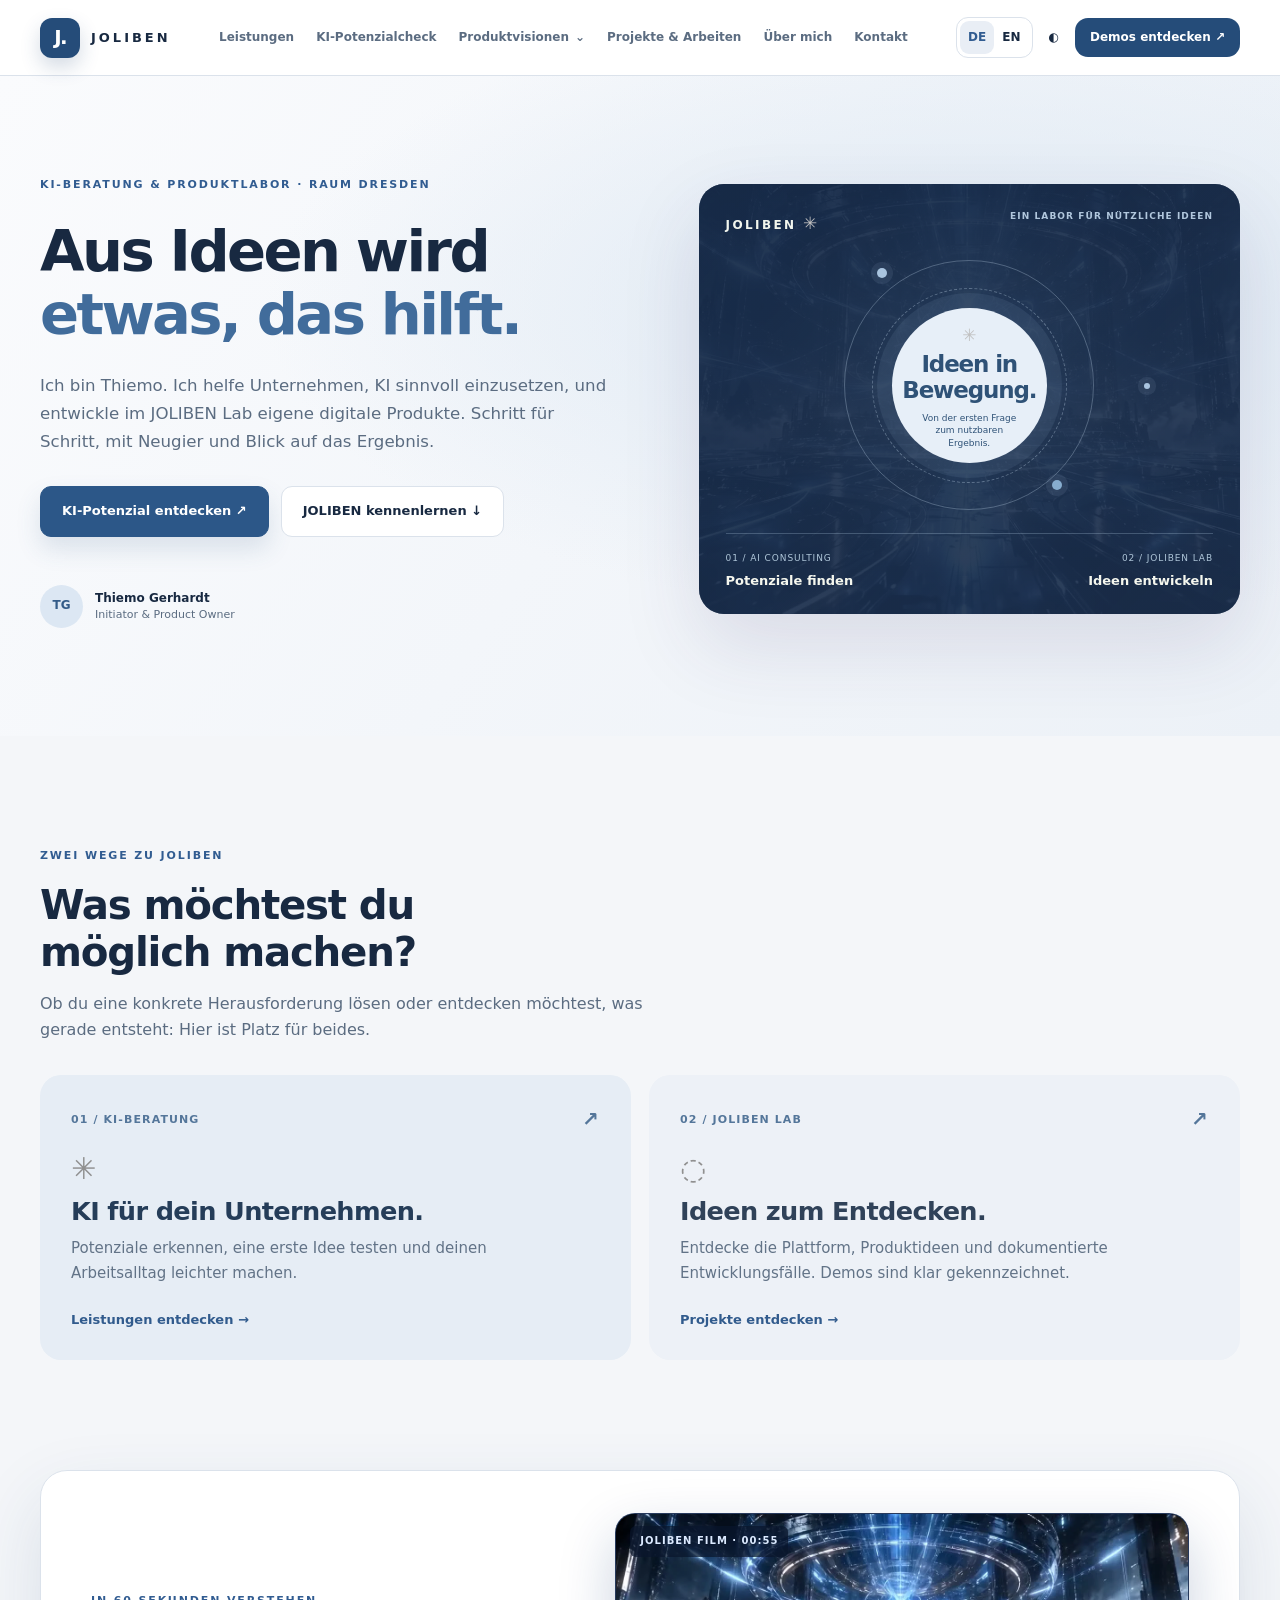
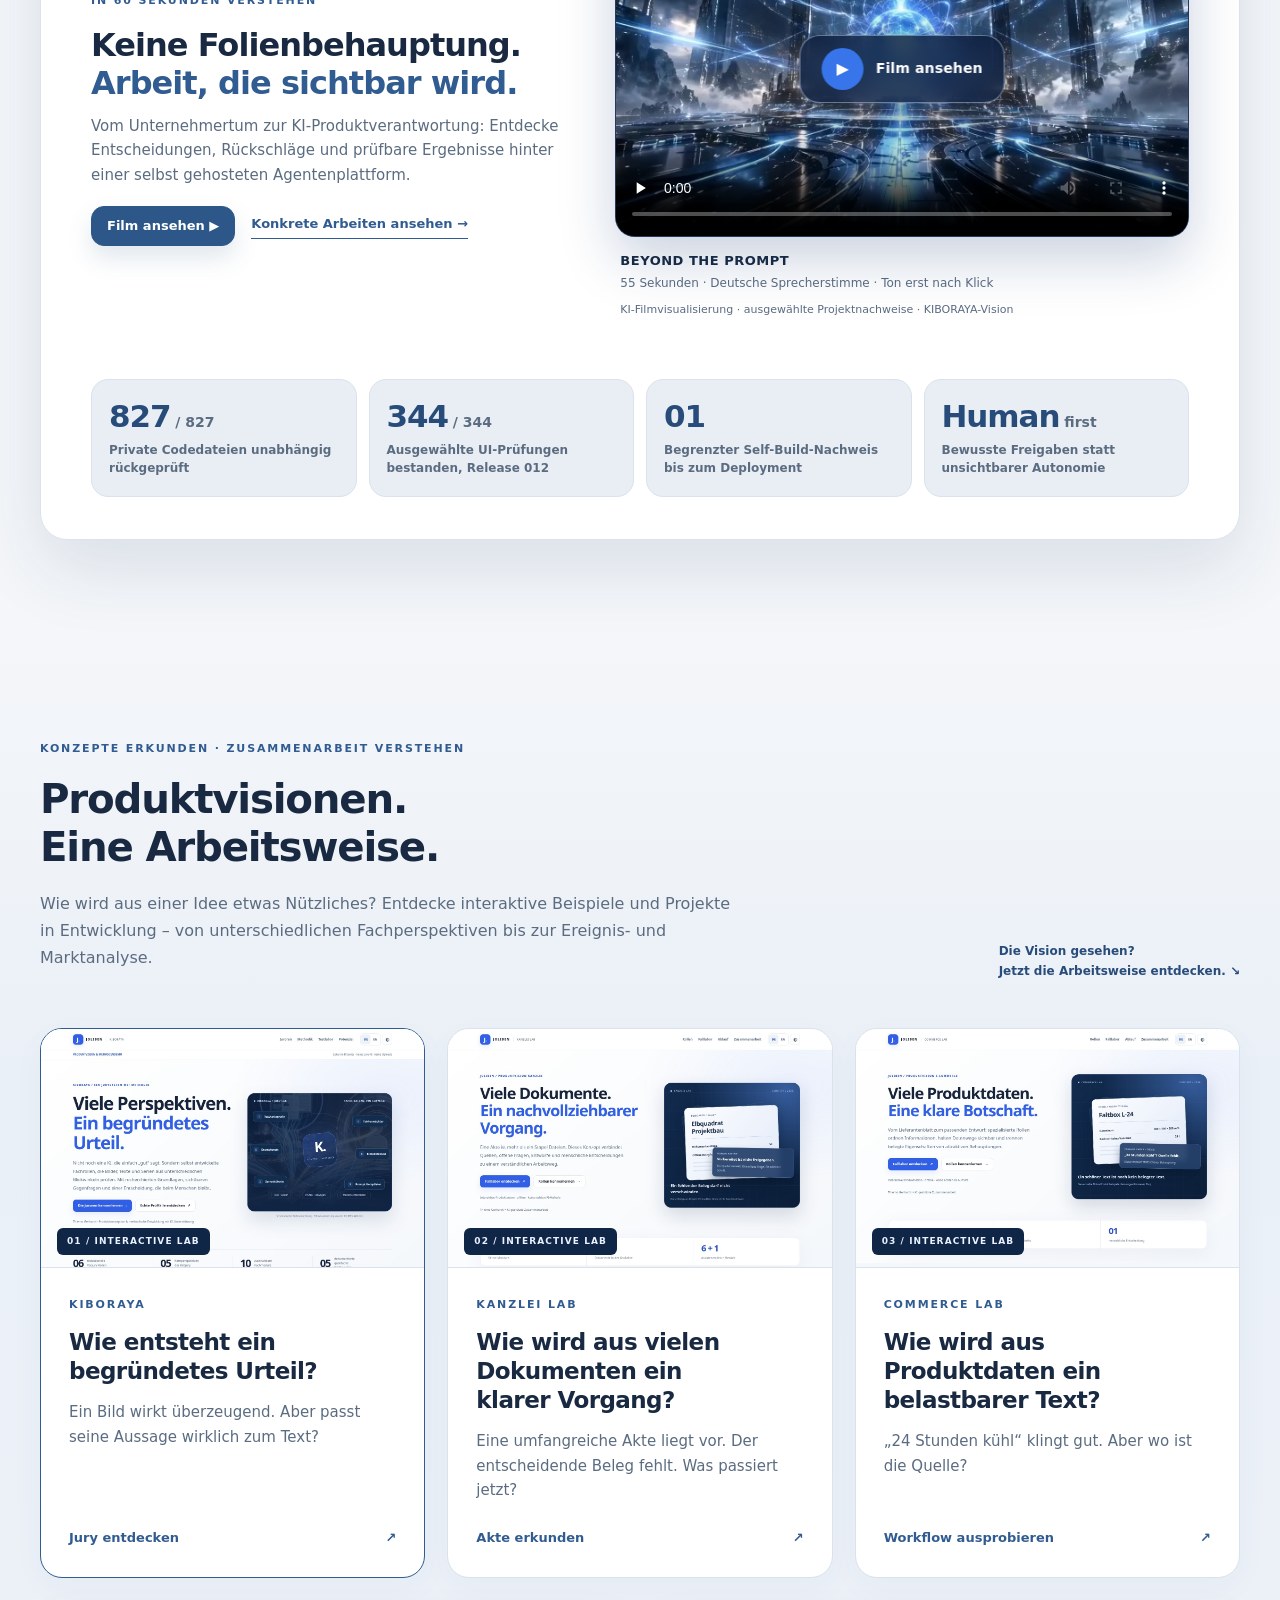
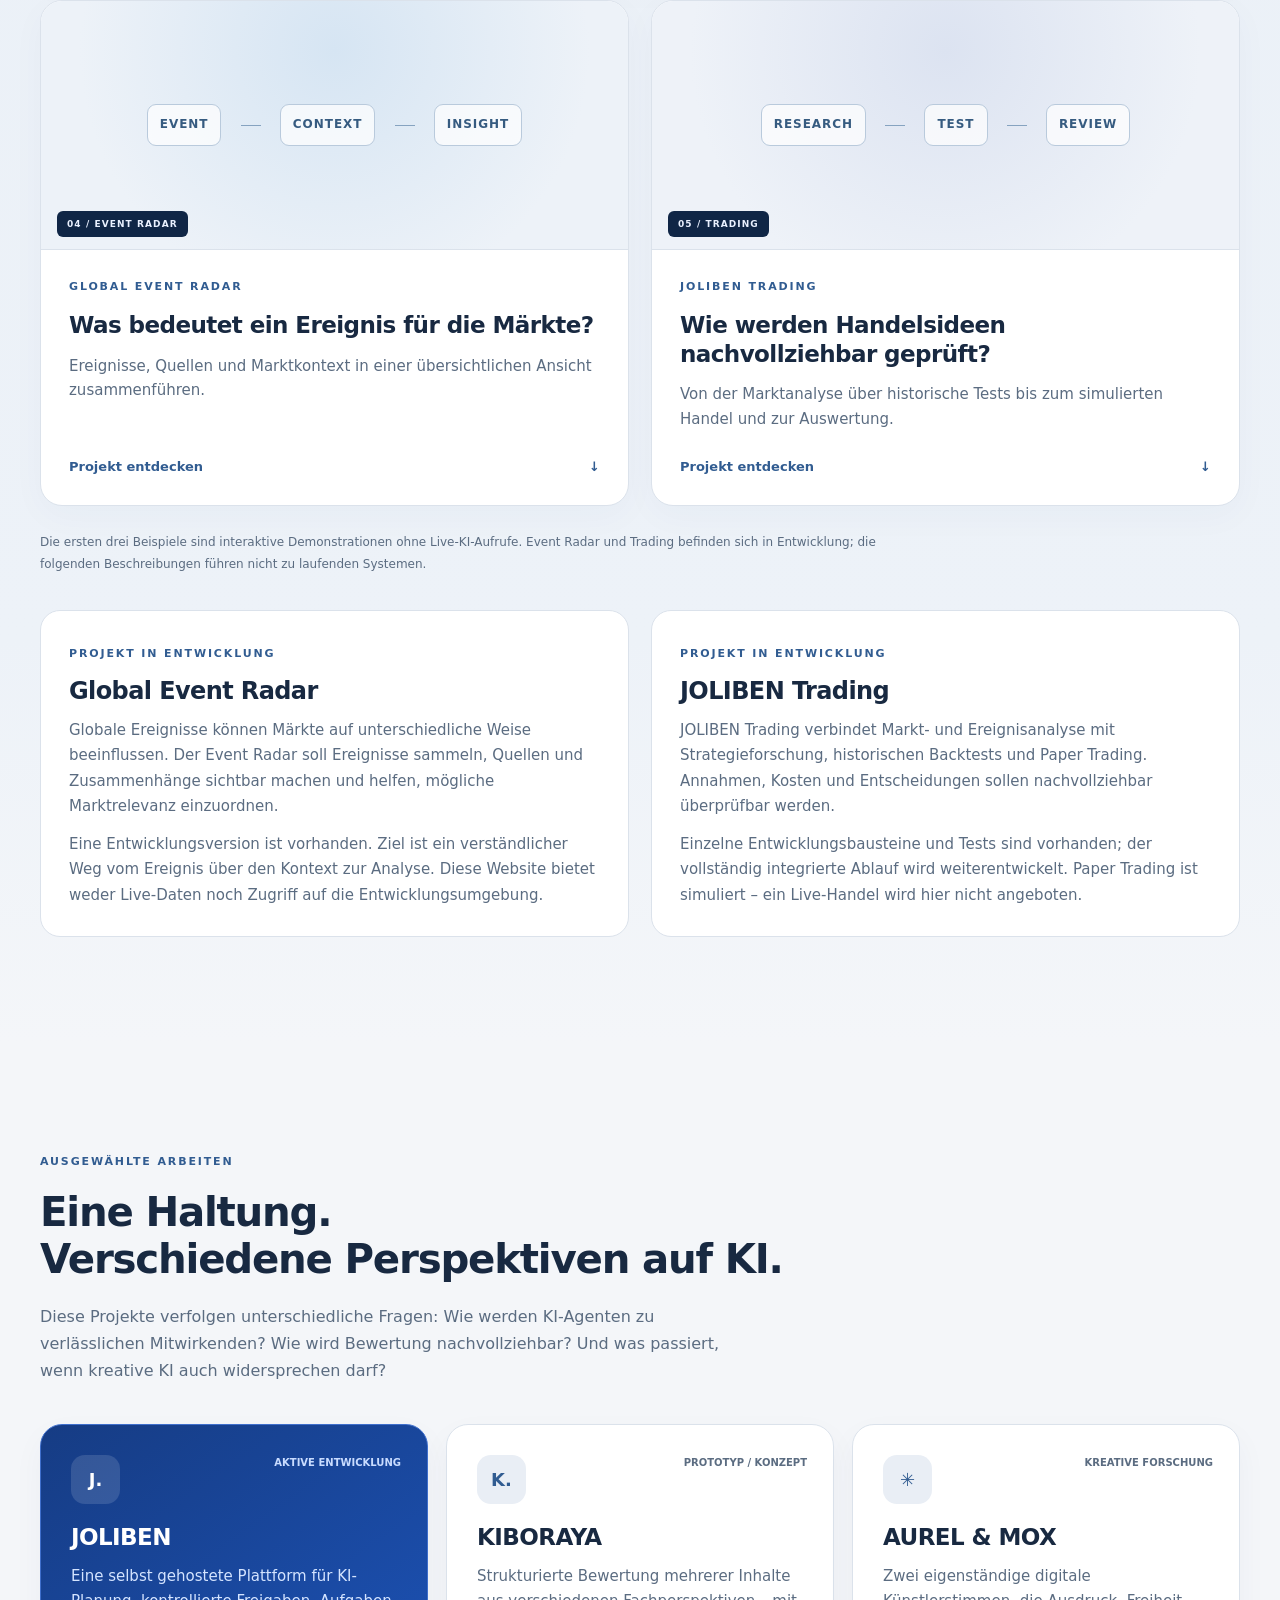
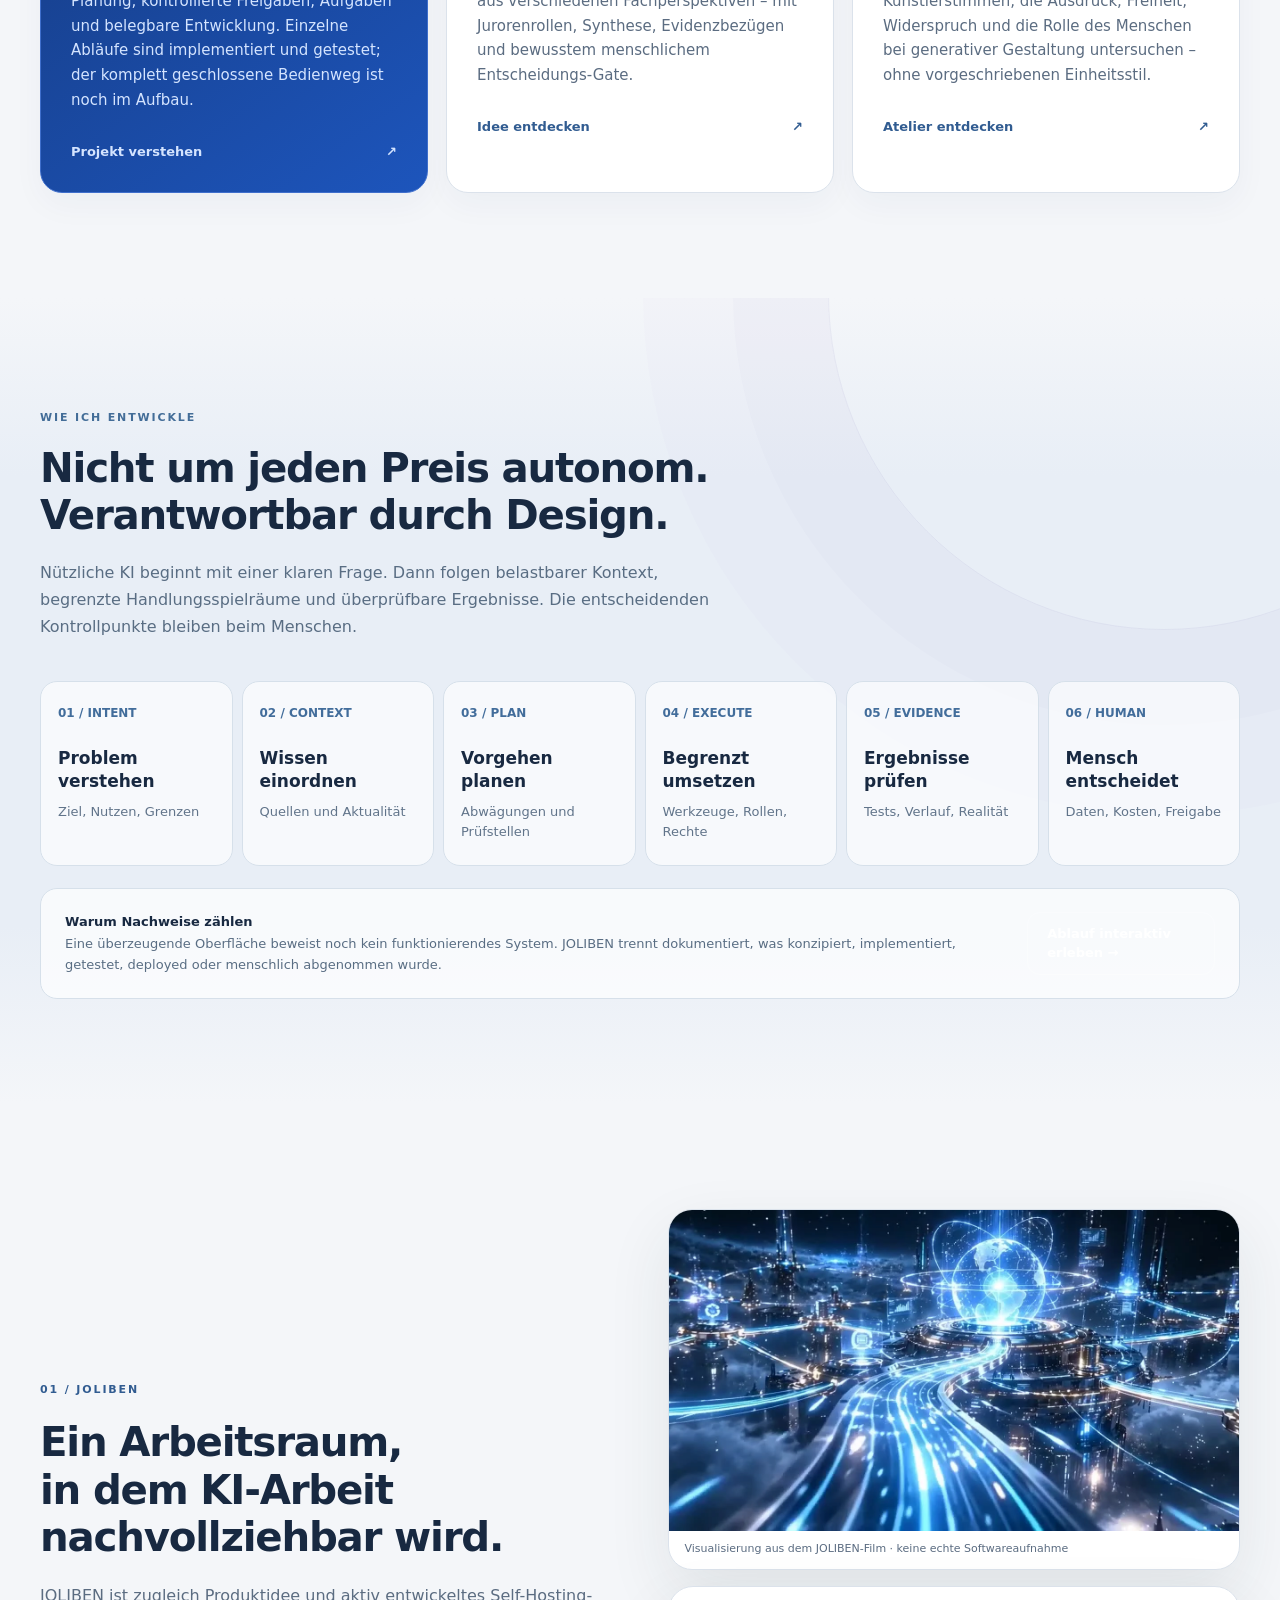
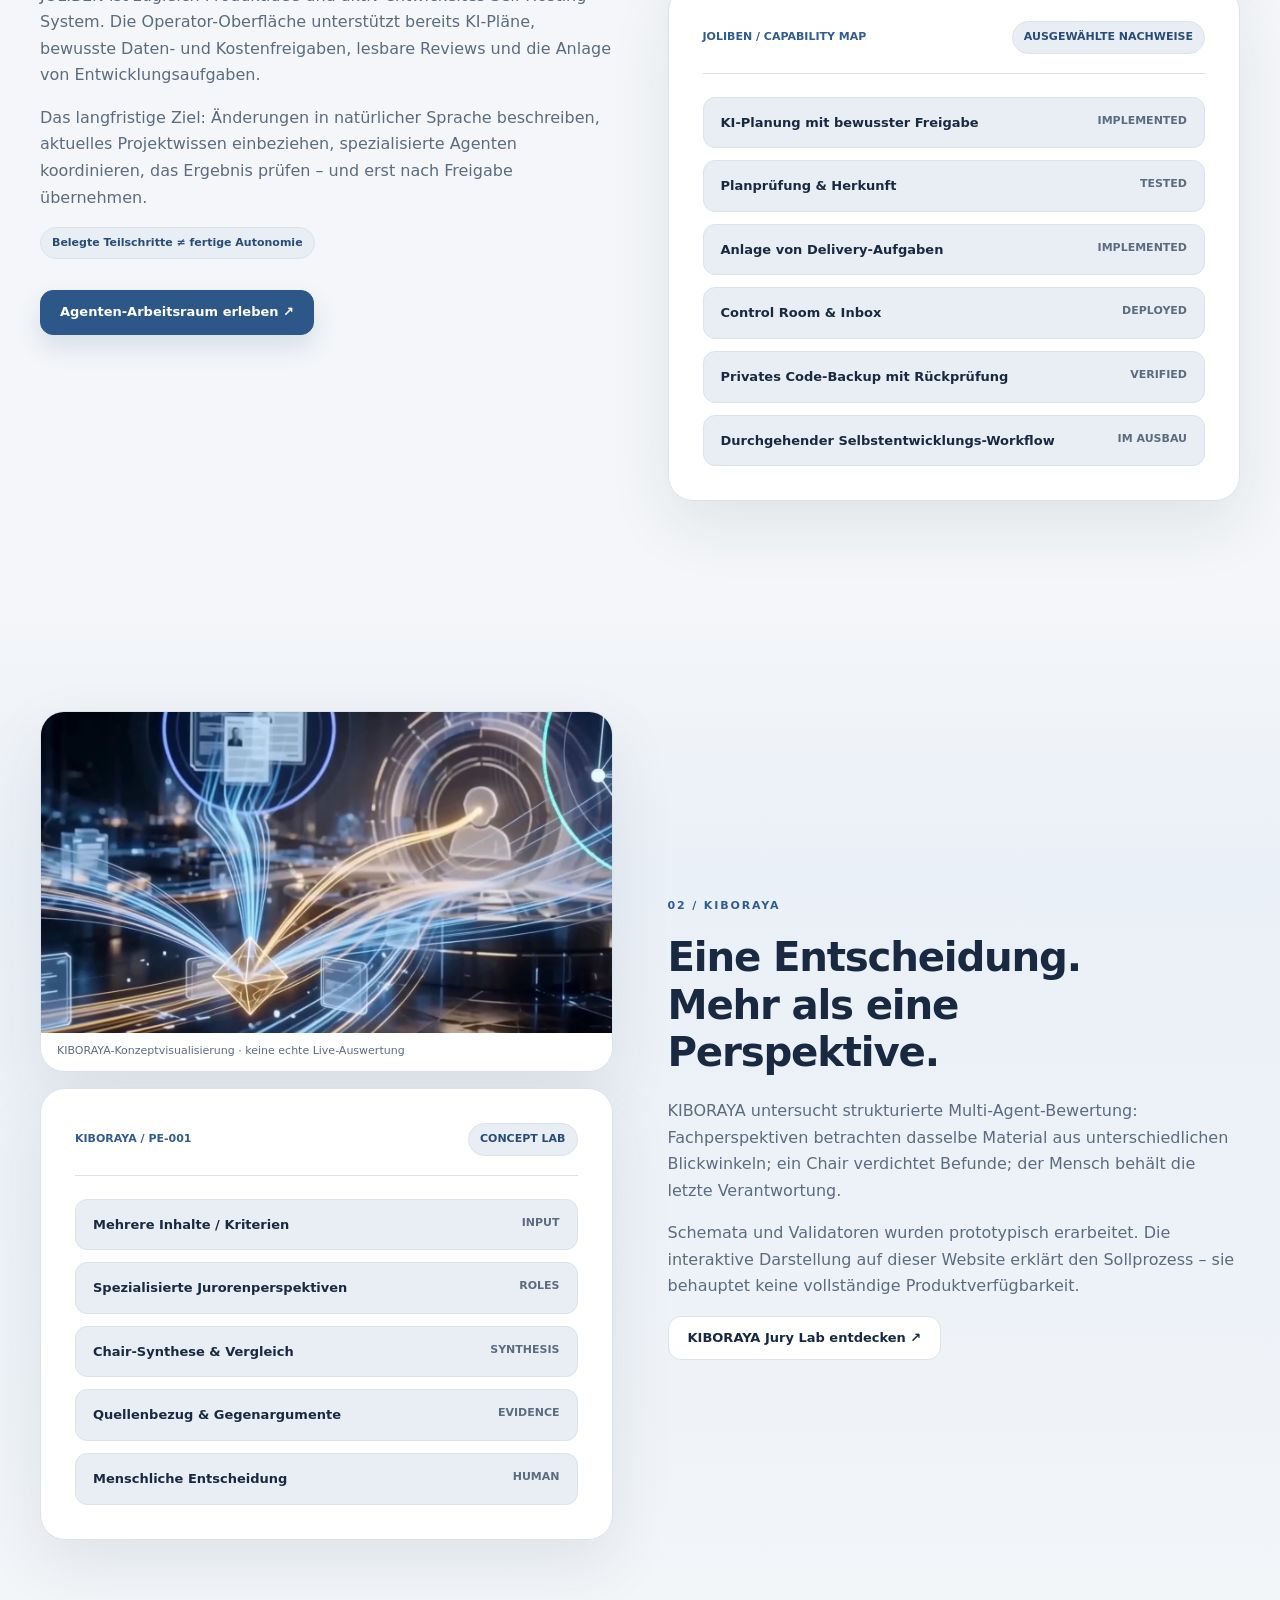
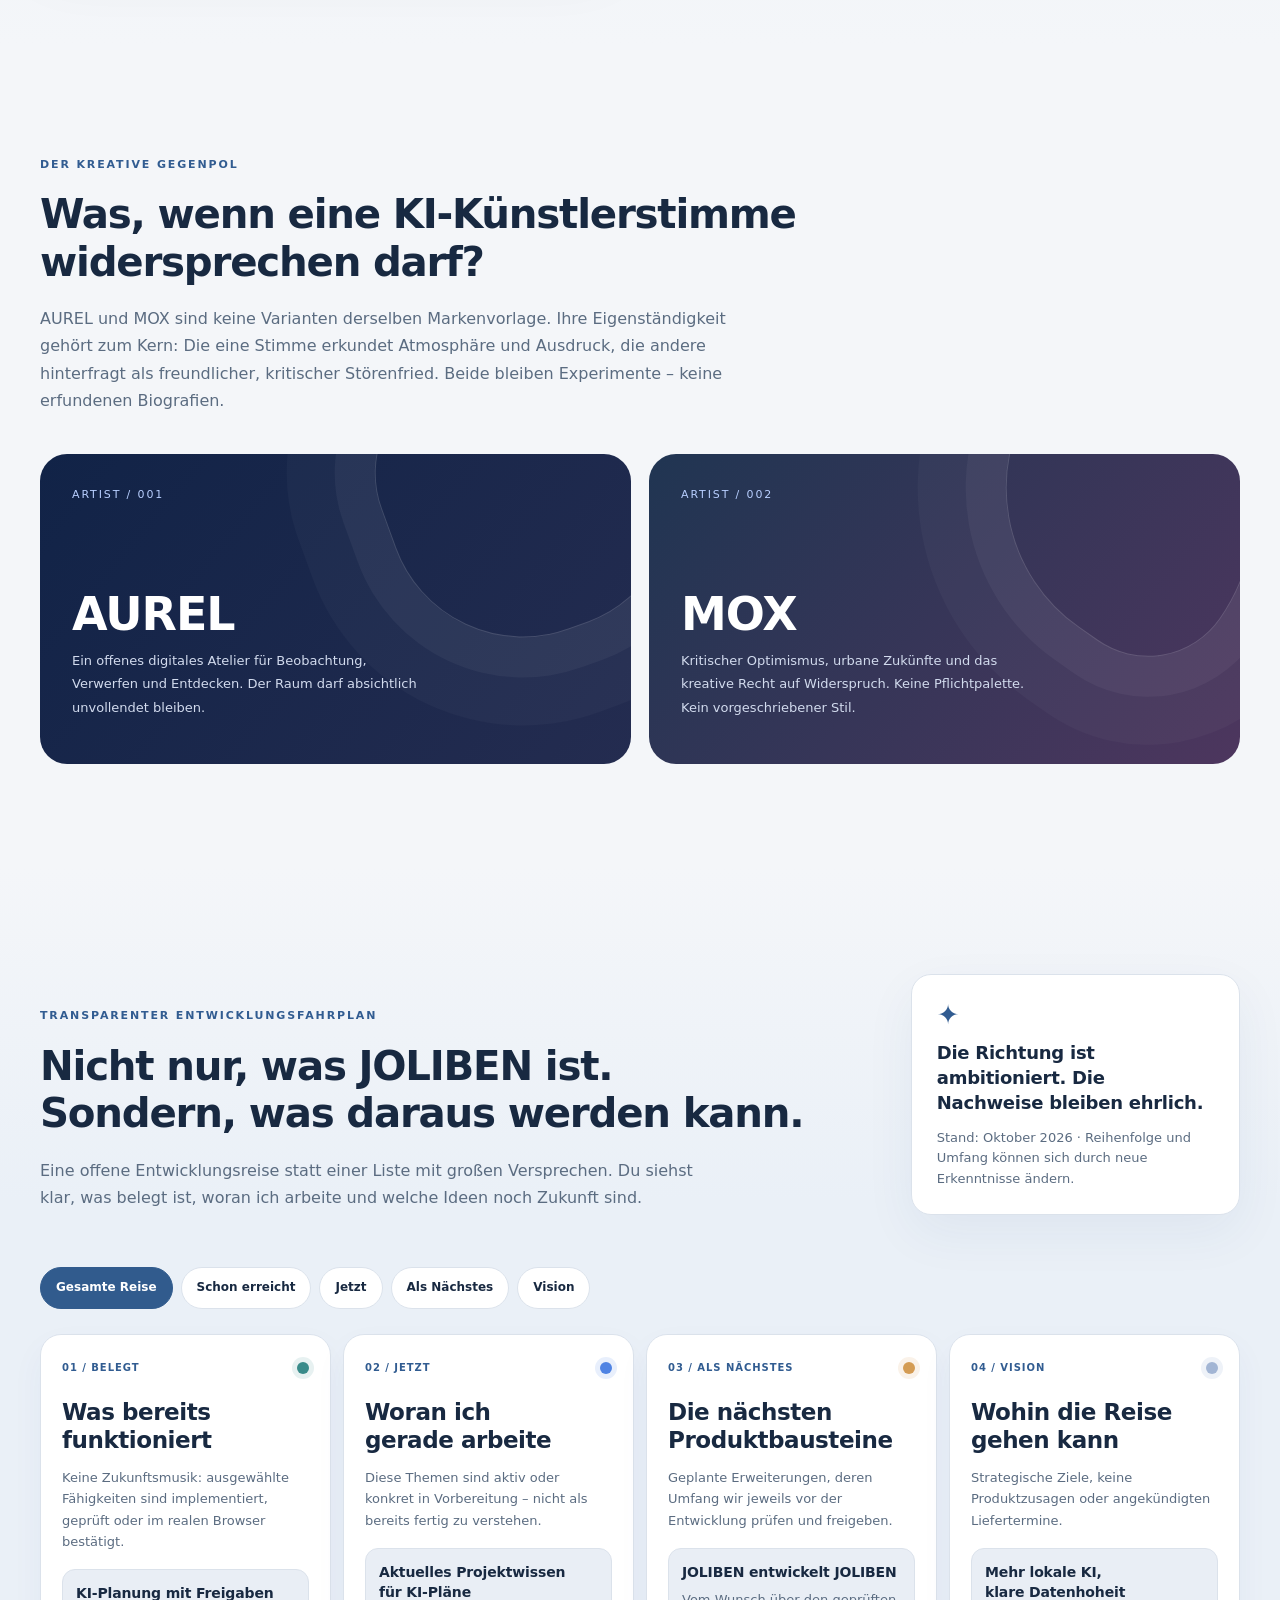
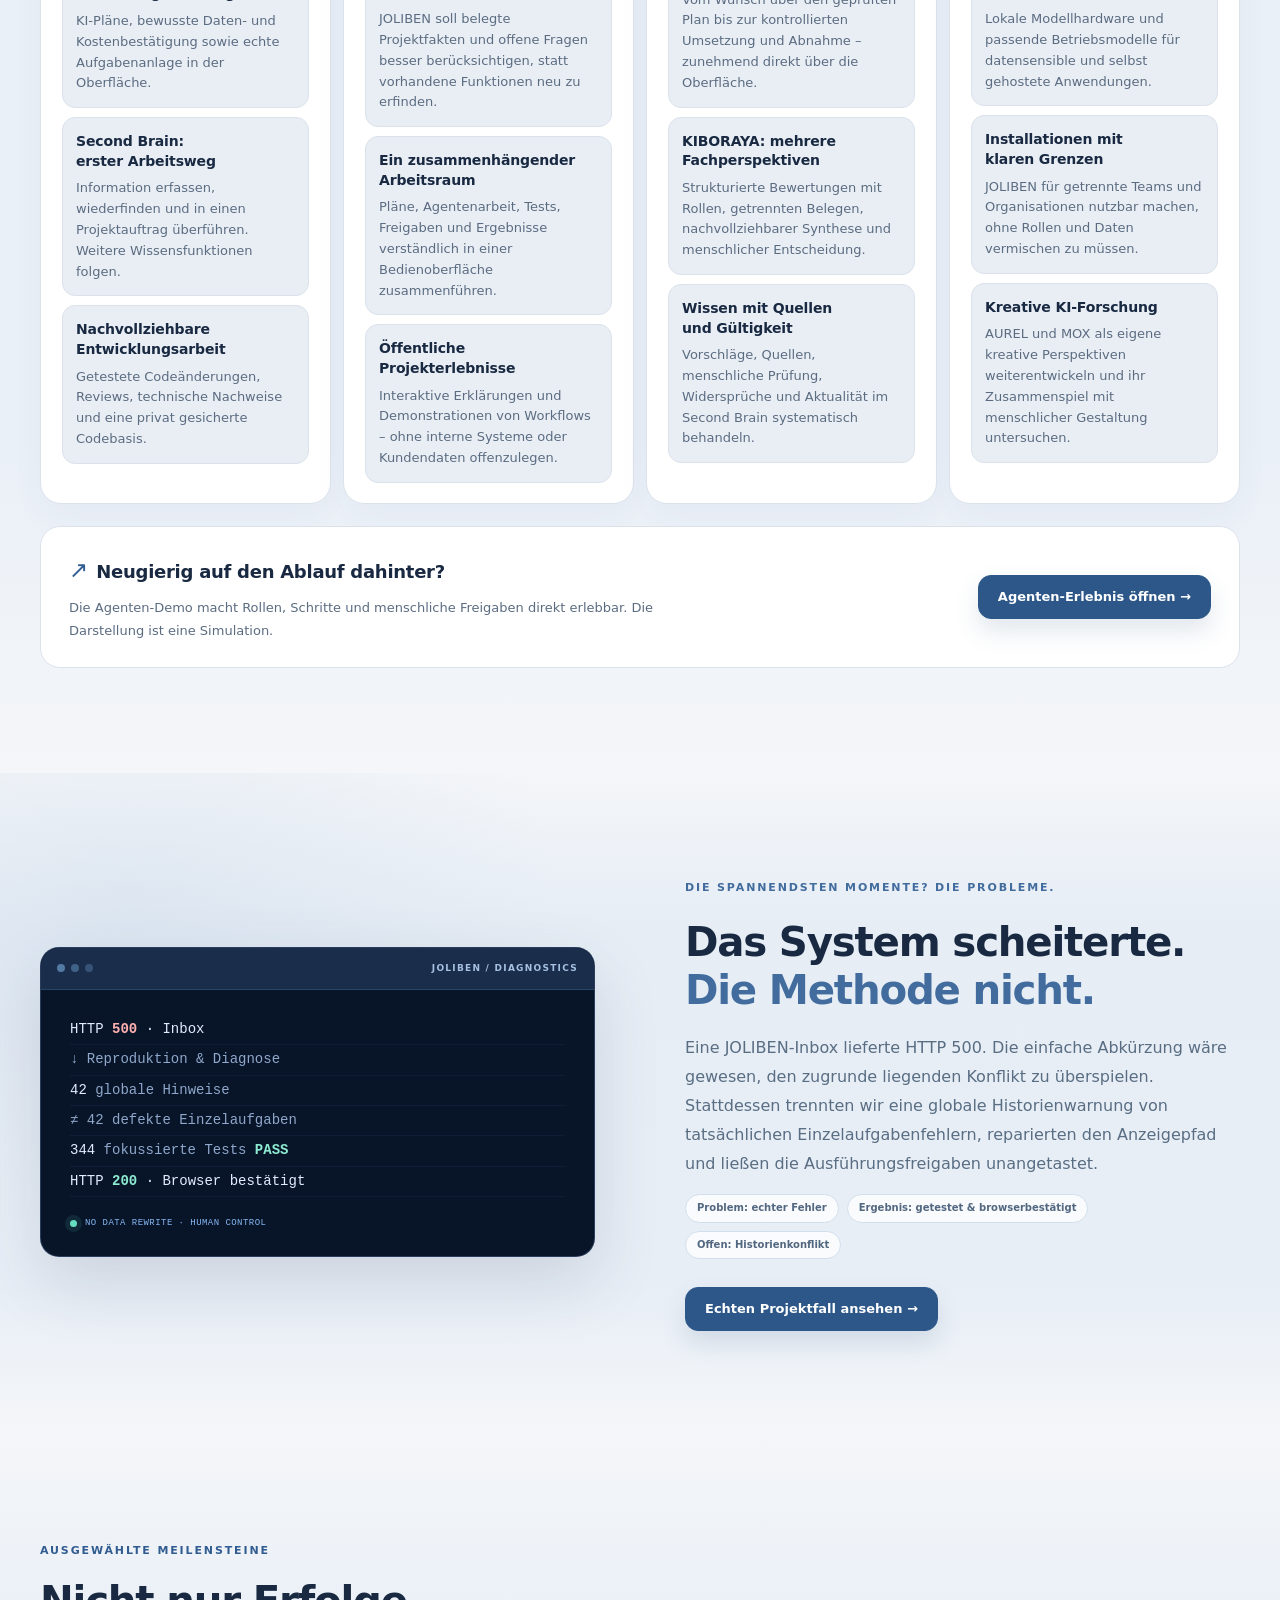
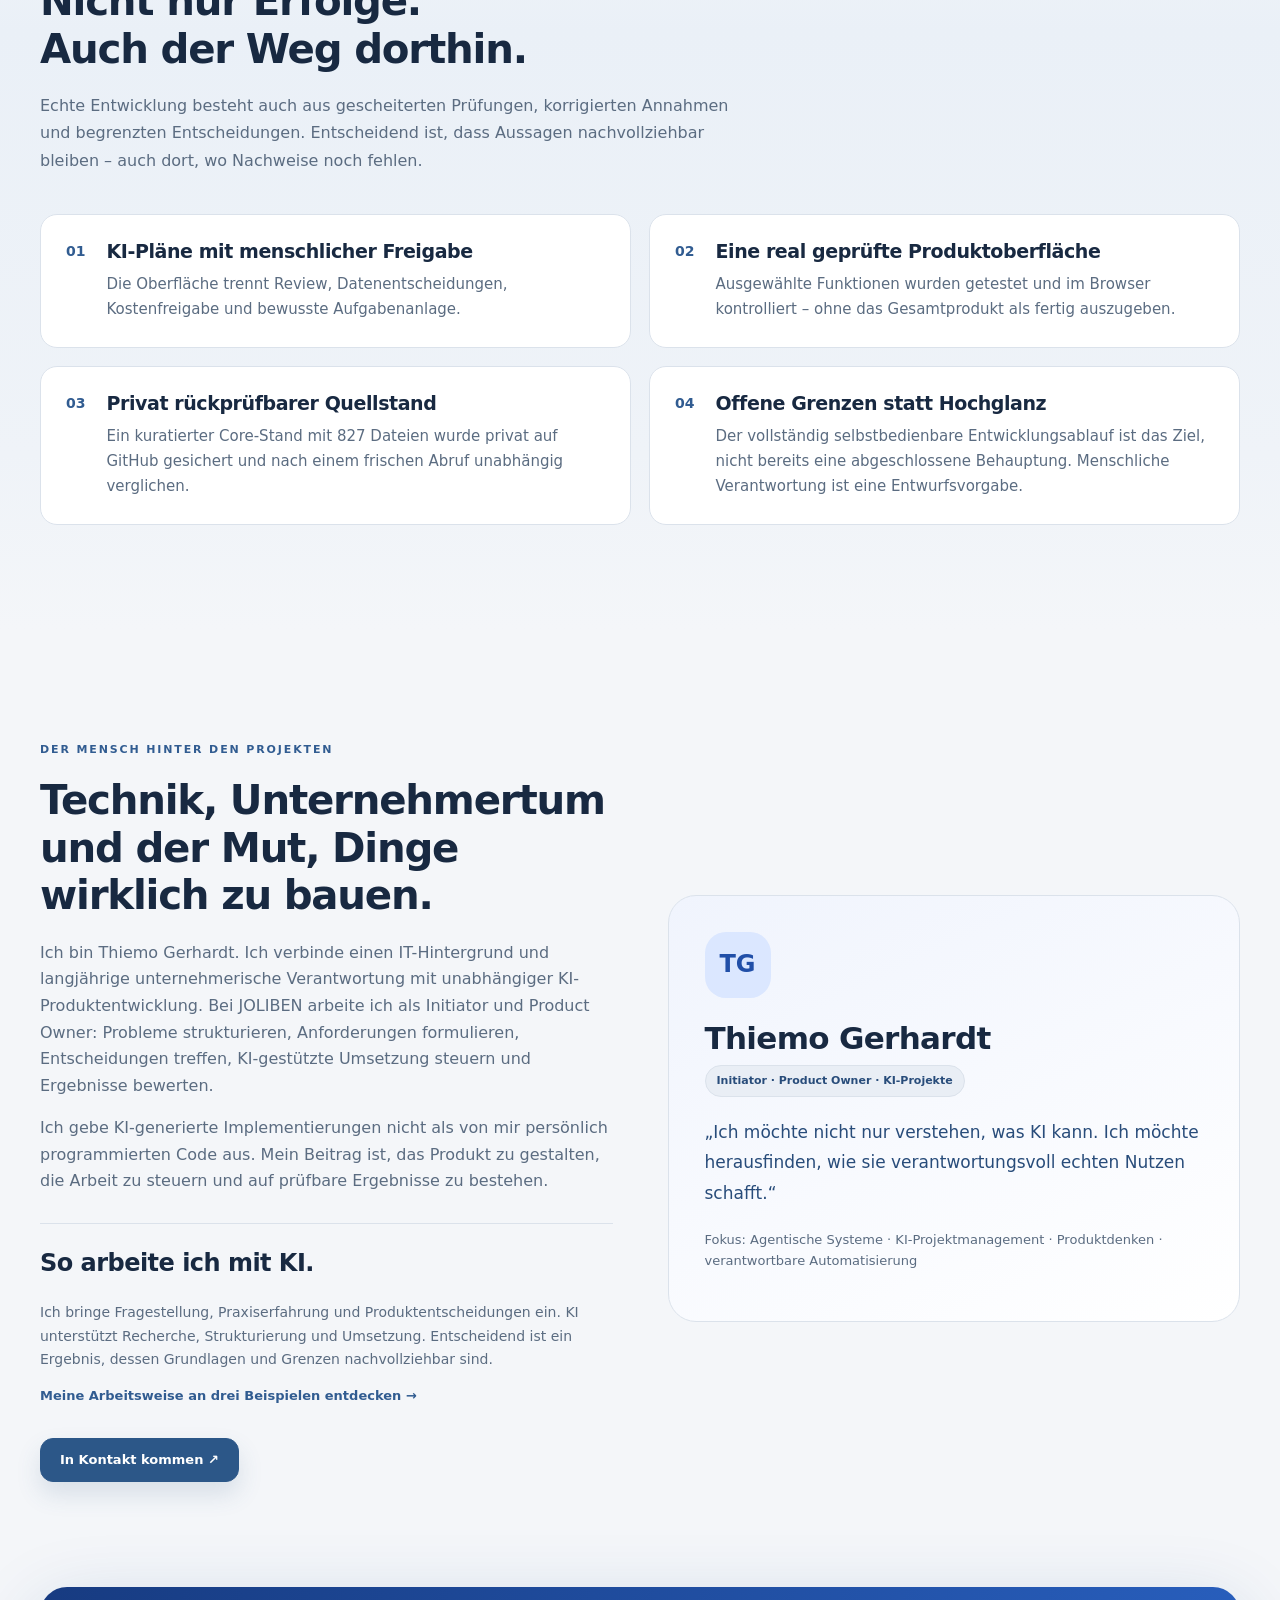
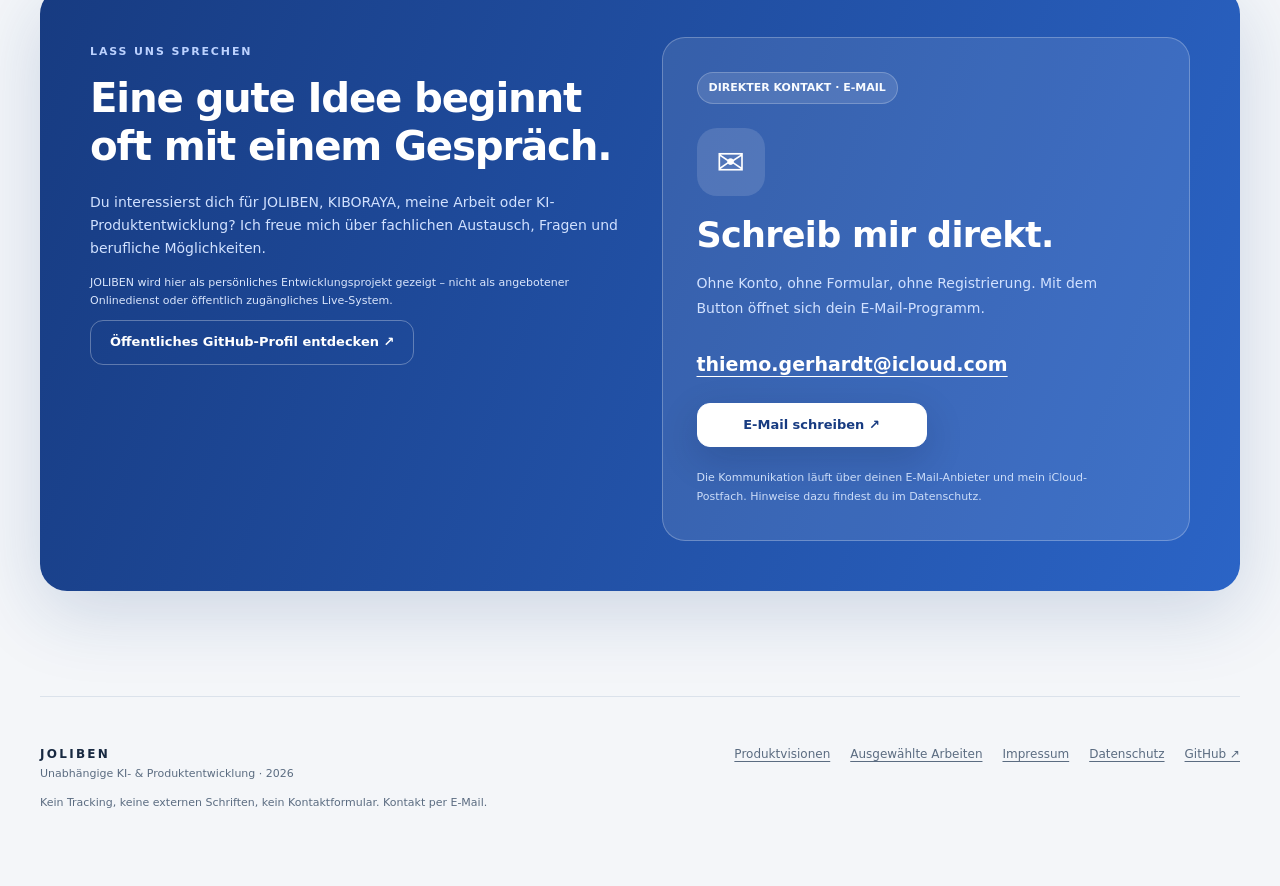
==== commit 276374b4: "Add Event Radar and Trading to product visions" ====
--- a/index.html
+++ b/index.html
@@ -12,7 +12,21 @@
 @media(max-width:1190px){.global-header .global-menu,.global-header #menuButton{display:block}.global-links{display:none;position:absolute;top:75px;left:0;right:0;max-height:calc(100dvh - 75px);overflow-y:auto;padding:18px 24px;background:var(--surface,#fff);border-bottom:1px solid var(--line,#dde6f3);box-shadow:0 16px 28px #17243b14}.global-links.open{display:flex;align-items:stretch;flex-direction:column;gap:0}.global-links>a{display:block;padding:13px 5px;font-size:14px}.global-visions>summary{padding:13px 5px;font-size:14px;justify-content:space-between}.global-dropdown{position:static;min-width:0;box-shadow:none;margin:0 0 10px 5px;border-radius:12px}.global-subrow{gap:20px}}
 @media(max-width:600px){.global-row,.global-subrow{width:calc(100% - 32px)}.global-row{gap:10px}.global-brand{font-size:11px;gap:8px;letter-spacing:.17em}.global-mark{width:35px;height:35px}.global-tools{gap:4px}.global-tools .utility{padding:7px}.global-cta{display:none}.global-subrow{display:block;padding-top:11px}.global-section-links{gap:22px;padding-block:9px 12px}}
 @media(prefers-reduced-motion:reduce){.global-chevron{transition:none}}
-</style><script defer src="assets/localization.js"></script><link rel="stylesheet" href="assets/consulting.css"><link rel="stylesheet" href="assets/home-refresh.css"></head>
+</style><script defer src="assets/localization.js"></script><link rel="stylesheet" href="assets/consulting.css"><link rel="stylesheet" href="assets/home-refresh.css"><style>
+/* Two developing products follow the existing interactive demonstrations. */
+.vision-future-grid{grid-template-columns:repeat(2,minmax(0,1fr));margin-top:22px}
+.vision-concept-art{aspect-ratio:2.35;position:relative;display:grid;place-items:center;overflow:hidden;background:radial-gradient(circle at 50% 20%,#d6e5f3,#edf2f8 72%);border-bottom:1px solid var(--line)}
+.vision-trading-art{background:radial-gradient(circle at 50% 20%,#dce3f1,#eef2f8 72%)}
+.vision-concept-orbit{display:flex;align-items:center;gap:clamp(8px,1.5vw,20px);color:#365b80;font-size:clamp(10px,1vw,12px);font-weight:750;letter-spacing:.08em}
+.vision-concept-orbit span{padding:10px 12px;border:1px solid #b9cadc;border-radius:9px;background:#ffffffb8}
+.vision-concept-orbit i{width:20px;height:1px;background:#86a3c0}
+.vision-project-details{display:grid;grid-template-columns:repeat(2,minmax(0,1fr));gap:22px;margin-top:34px}
+.vision-project-detail{padding:28px;border:1px solid var(--line);border-radius:20px;background:var(--surface)}
+.vision-project-detail h3{font-size:24px;letter-spacing:-.025em;margin:12px 0}
+.vision-project-detail p{font-size:15px;line-height:1.7;margin:0 0 12px}
+.vision-project-detail p:last-child{margin-bottom:0}
+@media(max-width:760px){.vision-future-grid,.vision-project-details{grid-template-columns:1fr}.vision-concept-art{aspect-ratio:2.1}}
+</style></head>
 <body>
 
 <header class="global-header"><div class="global-row"><a class="global-brand" data-portfolio-link href="index.html" aria-label="JOLIBEN Startseite"><span class="global-mark">J.</span>JOLIBEN</a><nav class="global-links" id="mainNav" data-main-navigation aria-label="Hauptnavigation"><a data-portfolio-link href="leistungen.html"><span data-de="Leistungen" data-en="Services">Leistungen</span></a><a data-portfolio-link href="ki-potenzialcheck.html"><span data-de="KI-Potenzialcheck" data-en="AI potential check">KI-Potenzialcheck</span></a><details class="global-visions"><summary><span data-de="Produktvisionen" data-en="Product visions">Produktvisionen</span><span class="global-chevron" aria-hidden="true">⌄</span></summary><div class="global-dropdown"><a class="global-overview" data-portfolio-link href="index.html#produktvisionen"><span data-de="Alle Produktvisionen" data-en="All product visions">Alle Produktvisionen</span></a><a data-portfolio-link href="kiboraya.html">KIBORAYA<small><span data-de="Kreative Bewertung" data-en="Creative evaluation">Kreative Bewertung</span></small></a><a data-portfolio-link href="kanzlei.html">Kanzlei Lab<small><span data-de="Dokumente &amp; Entscheidungen" data-en="Documents &amp; decisions">Dokumente &amp; Entscheidungen</span></small></a><a data-portfolio-link href="commerce.html">Commerce Lab<small><span data-de="Produktdaten &amp; Texte" data-en="Product data &amp; copy">Produktdaten &amp; Texte</span></small></a></div></details><a data-portfolio-link href="arbeiten.html"><span data-de="Projekte &amp; Arbeiten" data-en="Projects &amp; work">Projekte &amp; Arbeiten</span></a><a data-portfolio-link href="ueber-mich.html"><span data-de="Über mich" data-en="About">Über mich</span></a><a data-portfolio-link href="index.html#kontakt"><span data-de="Kontakt" data-en="Contact">Kontakt</span></a></nav><div class="global-tools"><div class="language" role="group" aria-label="Language"><button class="utility" type="button" data-language="de" aria-pressed="true">DE</button><button class="utility" type="button" data-language="en" aria-pressed="false">EN</button></div><button type="button" class="utility" data-theme aria-label="Darstellung wechseln" title="Light / Dark">◐</button><button class="utility global-menu" aria-controls="mainNav" aria-expanded="false" type="button" data-menu>☰</button><a class="global-cta" data-portfolio-link href="index.html#produktvisionen"><span data-de="Demos entdecken ↗" data-en="Explore the demos ↗">Demos entdecken ↗</span></a></div></div></header>
@@ -42,7 +56,16 @@
   </div>
 </section>
 
-<section class="section vision-section" id="produktvisionen" aria-labelledby="visionHeading"><div class="wrap"><div class="vision-heading"><div class="intro"><span class="eyebrow" data-en="EXPLORE CONCEPTS · UNDERSTAND COLLABORATION">KONZEPTE ERKUNDEN · ZUSAMMENARBEIT VERSTEHEN</span><h2 id="visionHeading" data-en="Three product visions.<br>One way of working.">Drei Produktvisionen.<br>Eine Arbeitsweise.</h2><p data-en="How does an idea become a traceable concept? Explore three interactive examples: develop questions, define specialist roles, compare sources and make conscious decisions.">Wie wird aus einer Idee ein nachvollziehbares Konzept? Drei interaktive Beispiele zeigen meine Arbeit mit KI: Fragestellungen entwickeln, Fachrollen definieren, Quellen zusammenführen und Entscheidungen bewusst treffen.</p></div><span class="vision-invitation" data-en="The vision seen?<br>Now explore the work. ↘">Die Vision gesehen?<br>Jetzt die Arbeitsweise entdecken. ↘</span></div><div class="vision-grid"><a class="vision-card vision-lead" href="kiboraya.html"><div class="vision-image"><img src="assets/visions/kiboraya.jpg" width="1200" height="750" loading="lazy" alt="KIBORAYA: Ausschnitt aus der interaktiven Demo"><span class="vision-number">01 / INTERACTIVE LAB</span></div><div class="vision-copy"><span class="eyebrow">KIBORAYA</span><h3 data-en="How do we reach a reasoned judgement?">Wie entsteht ein begründetes Urteil?</h3><p data-en="An image looks convincing. But does its message actually match the text?">Ein Bild wirkt überzeugend. Aber passt seine Aussage wirklich zum Text?</p><span class="vision-link"><span data-en="Explore the jury">Jury entdecken</span> <span aria-hidden="true">↗</span></span></div></a><a class="vision-card " href="kanzlei.html"><div class="vision-image"><img src="assets/visions/kanzlei.jpg" width="1200" height="750" loading="lazy" alt="Kanzlei Lab: Ausschnitt aus der interaktiven Demo"><span class="vision-number">02 / INTERACTIVE LAB</span></div><div class="vision-copy"><span class="eyebrow">Kanzlei Lab</span><h3 data-en="How do many documents become one clear case?">Wie wird aus vielen Dokumenten ein klarer Vorgang?</h3><p data-en="A substantial case file. One crucial piece of evidence is missing. What happens next?">Eine umfangreiche Akte liegt vor. Der entscheidende Beleg fehlt. Was passiert jetzt?</p><span class="vision-link"><span data-en="Explore the case">Akte erkunden</span> <span aria-hidden="true">↗</span></span></div></a><a class="vision-card " href="commerce.html"><div class="vision-image"><img src="assets/visions/commerce.jpg" width="1200" height="750" loading="lazy" alt="Commerce Lab: Ausschnitt aus der interaktiven Demo"><span class="vision-number">03 / INTERACTIVE LAB</span></div><div class="vision-copy"><span class="eyebrow">Commerce Lab</span><h3 data-en="How do product facts become reliable copy?">Wie wird aus Produktdaten ein belastbarer Text?</h3><p data-en="“Cool for 24 hours” sounds good. But where is the source?">„24 Stunden kühl“ klingt gut. Aber wo ist die Quelle?</p><span class="vision-link"><span data-en="Try the workflow">Workflow ausprobieren</span> <span aria-hidden="true">↗</span></span></div></a></div><p class="vision-note" data-en="Interactive product visions and method demonstrations. No live AI calls. Development status and sources are shown on each page.">Interaktive Produktvisionen und Methodendemonstrationen. Keine Live-KI-Aufrufe. Entwicklungsstand und Quellen sind auf den jeweiligen Seiten ausgewiesen.</p></div></section>
+<section class="section vision-section" id="produktvisionen" aria-labelledby="visionHeading"><div class="wrap"><div class="vision-heading"><div class="intro"><span class="eyebrow" data-en="EXPLORE CONCEPTS · UNDERSTAND COLLABORATION">KONZEPTE ERKUNDEN · ZUSAMMENARBEIT VERSTEHEN</span><h2 id="visionHeading" data-en="Product visions.<br>One way of working.">Produktvisionen.<br>Eine Arbeitsweise.</h2><p data-en="How does an idea become something useful? Explore interactive examples and projects in development: from specialist perspectives to events and market research.">Wie wird aus einer Idee etwas Nützliches? Entdecke interaktive Beispiele und Projekte in Entwicklung – von unterschiedlichen Fachperspektiven bis zur Ereignis- und Marktanalyse.</p></div><span class="vision-invitation" data-en="The vision seen?<br>Now explore the work. ↘">Die Vision gesehen?<br>Jetzt die Arbeitsweise entdecken. ↘</span></div><div class="vision-grid"><a class="vision-card vision-lead" href="kiboraya.html"><div class="vision-image"><img src="assets/visions/kiboraya.jpg" width="1200" height="750" loading="lazy" alt="KIBORAYA: Ausschnitt aus der interaktiven Demo"><span class="vision-number">01 / INTERACTIVE LAB</span></div><div class="vision-copy"><span class="eyebrow">KIBORAYA</span><h3 data-en="How do we reach a reasoned judgement?">Wie entsteht ein begründetes Urteil?</h3><p data-en="An image looks convincing. But does its message actually match the text?">Ein Bild wirkt überzeugend. Aber passt seine Aussage wirklich zum Text?</p><span class="vision-link"><span data-en="Explore the jury">Jury entdecken</span> <span aria-hidden="true">↗</span></span></div></a><a class="vision-card " href="kanzlei.html"><div class="vision-image"><img src="assets/visions/kanzlei.jpg" width="1200" height="750" loading="lazy" alt="Kanzlei Lab: Ausschnitt aus der interaktiven Demo"><span class="vision-number">02 / INTERACTIVE LAB</span></div><div class="vision-copy"><span class="eyebrow">Kanzlei Lab</span><h3 data-en="How do many documents become one clear case?">Wie wird aus vielen Dokumenten ein klarer Vorgang?</h3><p data-en="A substantial case file. One crucial piece of evidence is missing. What happens next?">Eine umfangreiche Akte liegt vor. Der entscheidende Beleg fehlt. Was passiert jetzt?</p><span class="vision-link"><span data-en="Explore the case">Akte erkunden</span> <span aria-hidden="true">↗</span></span></div></a><a class="vision-card " href="commerce.html"><div class="vision-image"><img src="assets/visions/commerce.jpg" width="1200" height="750" loading="lazy" alt="Commerce Lab: Ausschnitt aus der interaktiven Demo"><span class="vision-number">03 / INTERACTIVE LAB</span></div><div class="vision-copy"><span class="eyebrow">Commerce Lab</span><h3 data-en="How do product facts become reliable copy?">Wie wird aus Produktdaten ein belastbarer Text?</h3><p data-en="“Cool for 24 hours” sounds good. But where is the source?">„24 Stunden kühl“ klingt gut. Aber wo ist die Quelle?</p><span class="vision-link"><span data-en="Try the workflow">Workflow ausprobieren</span> <span aria-hidden="true">↗</span></span></div></a></div>
+<div class="vision-grid vision-future-grid">
+<a class="vision-card" href="#event-radar"><div class="vision-concept-art" aria-hidden="true"><div class="vision-concept-orbit"><span>EVENT</span><i></i><span>CONTEXT</span><i></i><span>INSIGHT</span></div><span class="vision-number">04 / EVENT RADAR</span></div><div class="vision-copy"><span class="eyebrow">GLOBAL EVENT RADAR</span><h3 data-en="What does an event mean for the markets?">Was bedeutet ein Ereignis für die Märkte?</h3><p data-en="Events, sources and market context brought together in one clear view.">Ereignisse, Quellen und Marktkontext in einer übersichtlichen Ansicht zusammenführen.</p><span class="vision-link"><span data-en="Explore the project">Projekt entdecken</span><span aria-hidden="true">↓</span></span></div></a>
+<a class="vision-card" href="#joliben-trading"><div class="vision-concept-art vision-trading-art" aria-hidden="true"><div class="vision-concept-orbit"><span>RESEARCH</span><i></i><span>TEST</span><i></i><span>REVIEW</span></div><span class="vision-number">05 / TRADING</span></div><div class="vision-copy"><span class="eyebrow">JOLIBEN TRADING</span><h3 data-en="How can trading ideas be tested transparently?">Wie werden Handelsideen nachvollziehbar geprüft?</h3><p data-en="From market research and historical tests to simulated trades and review.">Von der Marktanalyse über historische Tests bis zum simulierten Handel und zur Auswertung.</p><span class="vision-link"><span data-en="Explore the project">Projekt entdecken</span><span aria-hidden="true">↓</span></span></div></a>
+</div>
+<p class="vision-note" data-en="The first three examples are interactive demonstrations without live AI calls. Event Radar and Trading are projects in development; their descriptions below do not link to live systems.">Die ersten drei Beispiele sind interaktive Demonstrationen ohne Live-KI-Aufrufe. Event Radar und Trading befinden sich in Entwicklung; die folgenden Beschreibungen führen nicht zu laufenden Systemen.</p>
+<div class="vision-project-details">
+<article id="event-radar" class="vision-project-detail"><span class="eyebrow" data-en="PROJECT IN DEVELOPMENT">PROJEKT IN ENTWICKLUNG</span><h3>Global Event Radar</h3><p data-en="Global events can affect markets in different ways. The Event Radar is intended to collect events, make sources and context visible, and help examine potential market relevance.">Globale Ereignisse können Märkte auf unterschiedliche Weise beeinflussen. Der Event Radar soll Ereignisse sammeln, Quellen und Zusammenhänge sichtbar machen und helfen, mögliche Marktrelevanz einzuordnen.</p><p data-en="A development version exists. The goal is a clear path from event to context and analysis; this website does not provide live data or access to that environment.">Eine Entwicklungsversion ist vorhanden. Ziel ist ein verständlicher Weg vom Ereignis über den Kontext zur Analyse. Diese Website bietet weder Live-Daten noch Zugriff auf die Entwicklungsumgebung.</p></article>
+<article id="joliben-trading" class="vision-project-detail"><span class="eyebrow" data-en="PROJECT IN DEVELOPMENT">PROJEKT IN ENTWICKLUNG</span><h3>JOLIBEN Trading</h3><p data-en="JOLIBEN Trading connects market and event analysis with strategy research, historical backtests and paper trading. The aim is to make assumptions, costs and decisions easier to review.">JOLIBEN Trading verbindet Markt- und Ereignisanalyse mit Strategieforschung, historischen Backtests und Paper Trading. Annahmen, Kosten und Entscheidungen sollen nachvollziehbar überprüfbar werden.</p><p data-en="Individual development components and tests exist; the complete integrated workflow is still evolving. Paper trading is simulated and no live trading is offered here.">Einzelne Entwicklungsbausteine und Tests sind vorhanden; der vollständig integrierte Ablauf wird weiterentwickelt. Paper Trading ist simuliert – ein Live-Handel wird hier nicht angeboten.</p></article>
+</div></div></section>
 <section class="section wrap" id="projekte"><div class="intro reveal"><span class="eyebrow" data-en="SELECTED WORK">AUSGEWÄHLTE ARBEITEN</span><h2 data-en="One mindset.<br>Different kinds of intelligence.">Eine Haltung.<br>Verschiedene Perspektiven auf KI.</h2><p data-en="These projects explore different questions: How do AI agents become dependable colleagues? How can evaluations be made understandable? And what happens when creative AI is allowed to challenge its own brief?">Diese Projekte verfolgen unterschiedliche Fragen: Wie werden KI-Agenten zu verlässlichen Mitwirkenden? Wie wird Bewertung nachvollziehbar? Und was passiert, wenn kreative KI auch widersprechen darf?</p></div><div class="grid3">
 <a class="card emph reveal" href="#joliben"><span class="tag" data-en="ACTIVE DEVELOPMENT">AKTIVE ENTWICKLUNG</span><div class="symbol">J.</div><h3>JOLIBEN</h3><p data-en="A self-hosted platform for planning, governed AI assistance, task management and evidence-backed development. Parts are implemented and tested; the complete end-to-end operator experience is still evolving.">Eine selbst gehostete Plattform für KI-Planung, kontrollierte Freigaben, Aufgaben und belegbare Entwicklung. Einzelne Abläufe sind implementiert und getestet; der komplett geschlossene Bedienweg ist noch im Aufbau.</p><div class="card-footer"><span data-en="Explore the work">Projekt verstehen</span><span>↗</span></div></a>
 <a class="card reveal" href="#kiboraya"><span class="tag" data-en="PROTOTYPE / CONCEPT">PROTOTYP / KONZEPT</span><div class="symbol">K.</div><h3>KIBORAYA</h3><p data-en="Structured evaluation of multiple assets from different expert perspectives, with juror roles, synthesis, evidence references and a deliberate human decision gate.">Strukturierte Bewertung mehrerer Inhalte aus verschiedenen Fachperspektiven – mit Jurorenrollen, Synthese, Evidenzbezügen und bewusstem menschlichem Entscheidungs-Gate.</p><div class="card-footer"><span data-en="See the idea">Idee entdecken</span><span>↗</span></div></a>
--- a/assets/home-refresh.css
+++ b/assets/home-refresh.css
@@ -56,3 +56,33 @@
 body:not(.dark) .section-roadmap{border-block:0;background:linear-gradient(180deg,var(--bg),#eaf0f7 22%,#eaf0f7 78%,var(--bg))}
 @media(max-width:760px){.quick-orientation{margin-bottom:55px}}
 @media(prefers-reduced-motion:reduce){.lab-board-video{display:none}}
+
+/* A calmer, consistent reading hierarchy across the homepage. */
+.hero h1{font-size:clamp(42px,4.5vw,64px);letter-spacing:-.045em;line-height:1.1}
+.hero .lead{font-size:clamp(16px,1.3vw,18px);line-height:1.7}
+.paths-heading{display:block;max-width:760px;margin-bottom:32px}
+.paths-heading h2,.intro h2,.case-spotlight h2,.contact-block h2{font-size:clamp(30px,3.15vw,43px);letter-spacing:-.03em;line-height:1.18}
+.paths-heading h2{max-width:24ch;margin:14px 0 14px}
+.paths-heading h2 br{display:initial}
+.path-icon{filter:grayscale(1)}
+.paths-heading p{max-width:62ch;font-size:16px;line-height:1.65;margin:0}
+.path-card{min-height:285px;padding:28px 31px}
+.path-content h3{font-size:clamp(22px,2vw,27px);letter-spacing:-.025em;line-height:1.2}
+.path-content p,.vision-copy p,.card p,.milestone p{font-size:15px;line-height:1.65}
+.path-content p{max-width:48ch;margin-bottom:20px}
+.path-meta{font-size:11px;letter-spacing:.1em}
+.path-link,.vision-link,.card .card-footer{font-size:13px}
+.intro p{max-width:68ch;font-size:16px;line-height:1.7}
+.quick-copy h2{font-size:clamp(27px,2.5vw,35px);letter-spacing:-.03em;line-height:1.2}
+.quick-copy p{font-size:15px;line-height:1.65}
+.quick-stat small,.trailer-caption small{font-size:12px;line-height:1.5}
+.vision-copy h3,.card h3{font-size:clamp(21px,1.8vw,25px);letter-spacing:-.025em;line-height:1.25}
+.vision-copy h3{margin:14px 0}
+.vision-copy p{margin-bottom:24px}
+.process-item small,.roadmap-card p,.roadmap-side-note small{font-size:13px;line-height:1.6}
+.roadmap-description{font-size:13px;line-height:1.65}
+.roadmap-card h4{font-size:14px}
+.roadmap-description{min-height:0}
+:is(#joliben,#kiboraya,#person) h2{font-size:clamp(30px,3.15vw,43px)!important;letter-spacing:-.03em;line-height:1.18}
+@media(max-width:850px){.paths-heading p{margin-top:0}.path-card{min-height:260px}}
+@media(max-width:600px){.hero h1{font-size:clamp(39px,10vw,52px)}.path-card{min-height:245px;padding:24px}.paths-heading h2,.intro h2,.case-spotlight h2,.contact-block h2,:is(#joliben,#kiboraya,#person) h2{font-size:clamp(29px,7.5vw,36px)!important}}
